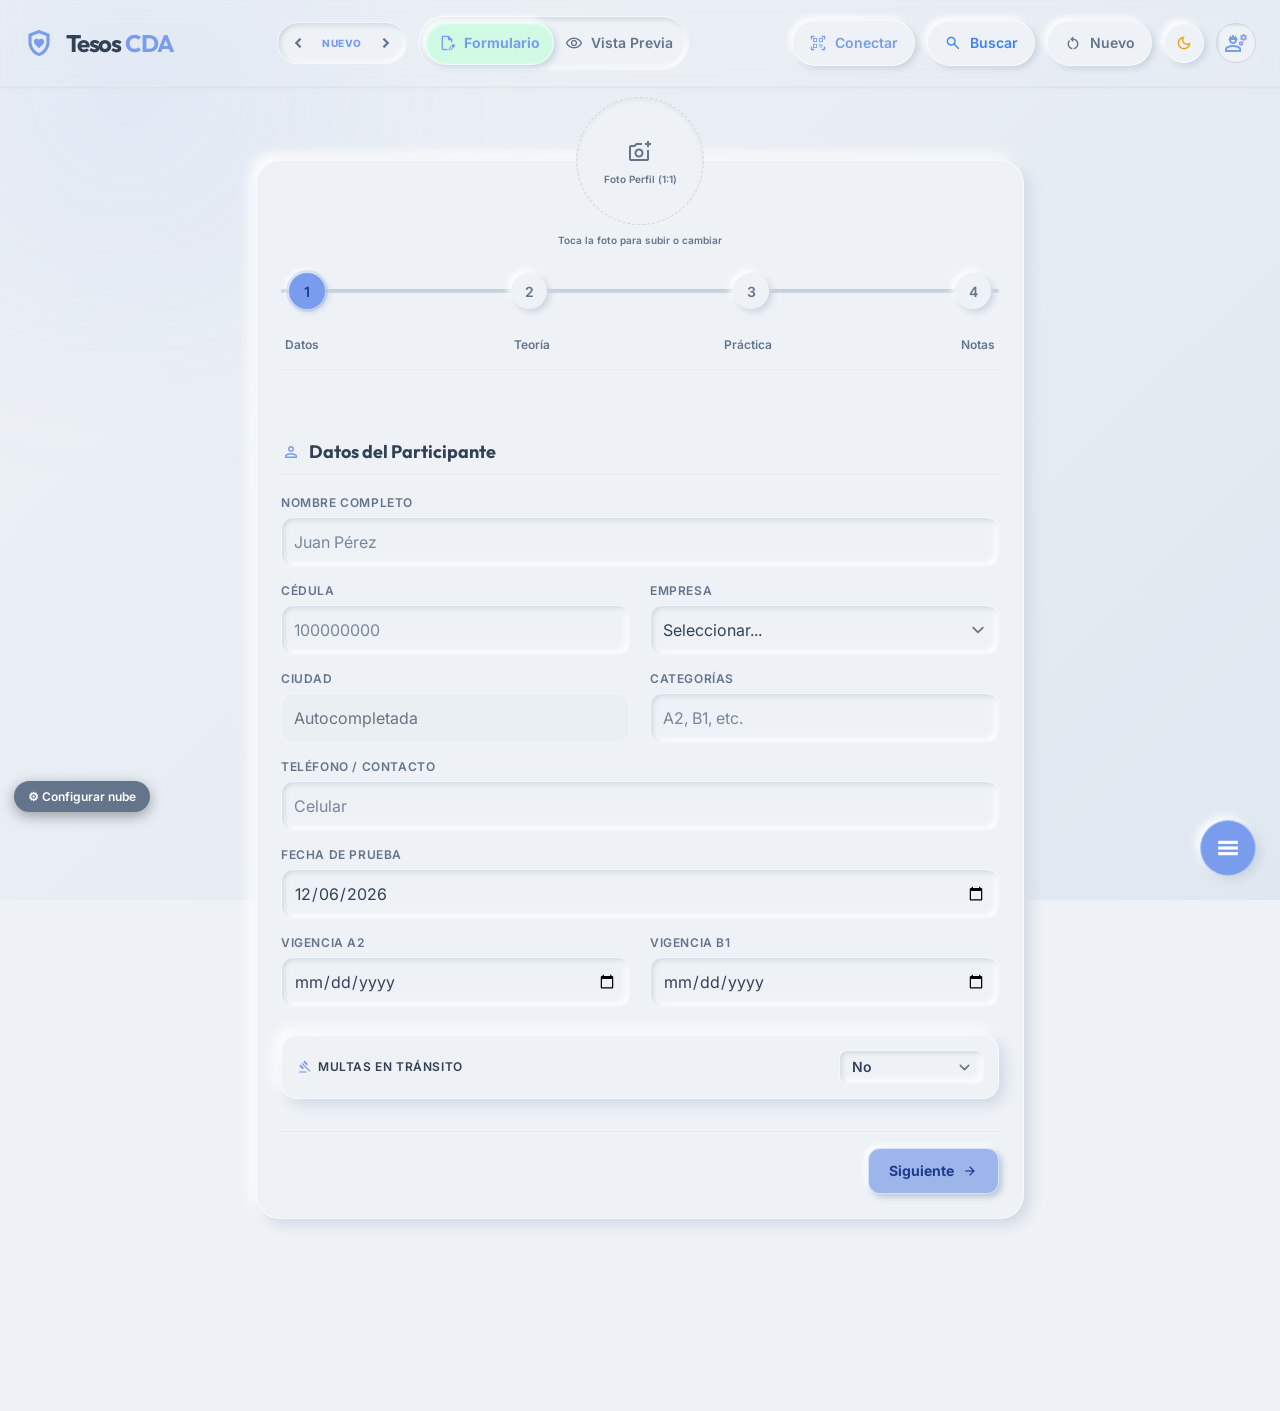
==== index.html @ e2b665bc "Informe con el estilo del PDF de referencia (SW v6) Rehace la maqueta de la vista previa para reprod" ====
<!DOCTYPE html>
<html lang="es">
<head>
    <meta charset="UTF-8">
    <meta content="width=device-width, initial-scale=1.0" name="viewport">
    <title>Tesos CDA - Registro de Evaluaciones de Conducción</title>
    
    <!-- Google Fonts -->
    <link href="https://fonts.googleapis.com" rel="preconnect">
    <link crossorigin href="https://fonts.gstatic.com" rel="preconnect">
    <link href="https://fonts.googleapis.com/css2?family=Inter:wght@400;500;600;700&family=Outfit:wght@600;700;800&display=swap" rel="stylesheet">
    <link href="https://fonts.googleapis.com/css2?family=Material+Symbols+Outlined:wght,FILL@100..700,0..1&display=swap" rel="stylesheet">
    
    <!-- Tailwind CSS with Forms and Container Queries -->
    <script src="tailwind.js"></script>
    <!-- ===== PWA + arquitectura local-first (capa de integración) ===== -->
    <link rel="manifest" href="manifest.json">
    <meta name="theme-color" content="#131415">
    <link rel="icon" href="icons/icon-192.png">
    <link rel="apple-touch-icon" href="icons/icon-192.png">
    <script src="js/esquema-default.js"></script>
    <script src="js/aprobacion.js"></script>
    <script src="js/db.js"></script>
    <script src="js/api.js"></script>
    <script src="js/sync.js"></script>
    <!-- ================================================================ -->
    <script>
        tailwind.config = {
            darkMode: "class",
            theme: {
                extend: {
                    colors: {
                        "primary": "var(--primary)",
                        "primary-hover": "var(--primary-hover)",
                        "secondary": "var(--secondary)",
                        "surface-container": "var(--panel-bg)",
                        "surface-container-high": "var(--input-bg)",
                        "on-surface": "var(--on-surface)",
                        "on-surface-variant": "var(--on-surface-variant)",
                        "outline-variant": "var(--outline-variant)",
                        "background": "var(--bg-app)",
                    },
                    fontFamily: {
                        display: ["Outfit", "sans-serif"],
                        body: ["Inter", "sans-serif"]
                    }
                }
            }
        }
    </script>
    
    <style>
        /* CSS variables for light & dark neomorphic theme systems */
        :root {
            --primary: #799ced;
            --primary-hover: #8aa4d6;
            --primary-container: #d1fae5;
            --secondary: #3b82f6;
            --bg-app: #eef2f6;
            --bg-gradient: linear-gradient(135deg, #eef2f6 0%, #dfe7f0 100%);
            --panel-bg: #eef2f6;
            --panel-border: rgba(255, 255, 255, 0.6);
            --panel-shadow: 6px 6px 14px #d1d9e6, -6px -6px 14px #ffffff;
            --panel-shadow-hover: 10px 10px 20px #cbd5e1, -10px -10px 20px #ffffff;
            --panel-shadow-dark: #cbd5e1;
            --panel-shadow-light: #ffffff;
            --input-bg: #eef2f6;
            --input-border: rgba(255, 255, 255, 0.4);
            --input-shadow: inset 2px 2px 5px #d1d9e6, inset -3px -3px 6px #ffffff;
            --input-focus-shadow: inset 1px 1px 3px #cbd5e1, inset -1px -1px 3px #ffffff, 0 0 0 2px rgba(121, 156, 237, 0.4);
            --on-surface: #334155;
            --on-surface-variant: #64748b;
            --outline-variant: #cbd5e1;
            --text-primary: #1e3a8a;
            --btn-primary-bg: #9cb5eb;
            --btn-primary-hover: #8aa4d6;
            --btn-primary-shadow: 3px 3px 6px #b8c5d6, -3px -3px 6px #ffffff;
            --btn-primary-active-shadow: inset 2px 2px 4px #7892c4, inset -2px -2px 4px #ffffff;
        }

        :root.dark {
            --primary: #f5ab1a; /* Gold/yellow accent from image */
            --primary-hover: #e09710;
            --primary-container: #2d2619;
            --secondary: #fbc02d;
            --bg-app: #131415; /* Very dark charcoal/black from image */
            --bg-gradient: linear-gradient(135deg, #131415 0%, #1e2022 100%);
            --panel-bg: #1d1e20; /* Dark gray cards from image */
            --panel-border: rgba(255, 255, 255, 0.05);
            --panel-shadow: 6px 6px 14px #0b0c0c, -6px -6px 14px #2f3134; /* Light highlight is charcoal, dark shadow is pitch black */
            --panel-shadow-hover: 10px 10px 20px #060606, -10px -10px 20px #373a3d;
            --panel-shadow-dark: #0b0c0c;
            --panel-shadow-light: #2f3134;
            --input-bg: #151618;
            --input-border: rgba(255, 255, 255, 0.02);
            --input-shadow: inset 2px 2px 5px #0b0c0c, inset -2px -2px 5px #2f3134;
            --input-focus-shadow: inset 1px 1px 3px #060606, inset -1px -1px 3px #2f3134, 0 0 0 2px rgba(245, 171, 26, 0.4);
            --on-surface: #e2e8f0;
            --on-surface-variant: #94a3b8;
            --outline-variant: #2d3034;
            --text-primary: #121313;
            --btn-primary-bg: #f5ab1a;
            --btn-primary-hover: #e09710;
            --btn-primary-shadow: 3px 3px 6px #0b0c0c, -3px -3px 6px #2f3134;
            --btn-primary-active-shadow: inset 2px 2px 4px #b87b0a, inset -2px -2px 4px #2f3134;
        }

        /* Hide scrollbars on ALL elements */
        *::-webkit-scrollbar {
            display: none;
        }
        * {
            scrollbar-width: none;
            box-sizing: border-box;
        }
        
        body {
            background-color: var(--bg-app);
            color: var(--on-surface);
            font-family: 'Inter', sans-serif;
            overflow-x: hidden !important;
        }

        /* Smooth transitions for theme switching on main elements */
        body, header, .neomorphic-panel, .input-glass, .neomorphic-btn, .neomorphic-btn-primary, .wizard-step-node, .wizard-progress-fill, .tab-btn-active, .tab-btn-inactive, .neomorphic-inset-panel {
            transition: background-color 0.4s cubic-bezier(0.25, 0.8, 0.25, 1), 
                        border-color 0.4s cubic-bezier(0.25, 0.8, 0.25, 1), 
                        color 0.4s cubic-bezier(0.25, 0.8, 0.25, 1), 
                        box-shadow 0.4s cubic-bezier(0.25, 0.8, 0.25, 1);
        }

        /* Abstract Premium Light Gradient Background */
        .bg-light-gradient {
            position: fixed;
            top: 0;
            left: 0;
            width: 100%;
            height: 100%;
            z-index: -1;
            background: var(--bg-gradient);
            transition: background 0.3s ease;
        }
        
        .bg-light-gradient::after {
            content: '';
            position: absolute;
            top: -20%;
            left: -20%;
            width: 60%;
            height: 60%;
            background: radial-gradient(circle, rgba(121, 156, 237, 0.12) 0%, transparent 70%);
            filter: blur(80px);
        }

        /* Neomorphic Outset Panels */
        .neomorphic-panel {
            background-color: var(--panel-bg);
            border: 1px solid var(--panel-border);
            box-shadow: var(--panel-shadow);
            transition: all 0.3s cubic-bezier(0.4, 0, 0.2, 1);
        }
        
        .neomorphic-panel:hover {
            box-shadow: var(--panel-shadow-hover);
        }

        /* Form Inputs (Inset) */
        .input-glass {
            background-color: var(--input-bg) !important;
            border: 1px solid var(--input-border) !important;
            box-shadow: var(--input-shadow) !important;
            color: var(--on-surface) !important;
            transition: all 0.3s ease;
        }
        
        .input-glass:focus {
            box-shadow: var(--input-focus-shadow) !important;
            border-color: rgba(121, 156, 237, 0.3) !important;
            outline: none;
        }
        
        .dark .input-glass:focus {
            border-color: rgba(245, 171, 26, 0.3) !important;
        }
        
        .input-glass::placeholder {
            color: #64748b !important;
            opacity: 0.85 !important;
        }
        
        .dark .input-glass::placeholder {
            color: #cbd5e1 !important;
            opacity: 0.75 !important;
        }

        /* Floating profile avatar on top boundary of card */
        #media-step-1 {
            position: absolute;
            top: -64px;
            left: 50%;
            transform: translateX(-50%);
            z-index: 40;
            transition: opacity 0.15s ease, filter 0.15s ease;
        }

        /* Maneuver Card and touch buttons design system */
        .maneuver-card {
            background-color: var(--panel-bg);
            border: 1px solid var(--panel-border);
            box-shadow: var(--panel-shadow);
            transition: background-color 0.4s cubic-bezier(0.25, 0.8, 0.25, 1),
                        border-color 0.4s cubic-bezier(0.25, 0.8, 0.25, 1),
                        box-shadow 0.4s cubic-bezier(0.25, 0.8, 0.25, 1);
        }
        .maneuver-card:hover {
            box-shadow: var(--panel-shadow-hover);
        }
        
        .maneuver-card-title {
            color: var(--on-surface);
            font-weight: 600;
            font-size: 0.75rem; /* text-xs */
            line-height: 1.25;
            transition: color 0.4s ease;
        }
        .dark .maneuver-card-title {
            color: #ffffff;
        }

        /* Maneuver Card states and background overlays */
        .maneuver-card.is-approved {
            background-color: rgba(46, 204, 113, 0.06) !important;
            border-color: rgba(46, 204, 113, 0.2) !important;
        }
        .dark .maneuver-card.is-approved {
            background-color: rgba(46, 204, 113, 0.12) !important;
            border-color: rgba(46, 204, 113, 0.3) !important;
        }
        
        .maneuver-card.is-failed {
            background-color: rgba(231, 76, 60, 0.06) !important;
            border-color: rgba(231, 76, 60, 0.2) !important;
        }
        .dark .maneuver-card.is-failed {
            background-color: rgba(231, 76, 60, 0.12) !important;
            border-color: rgba(231, 76, 60, 0.3) !important;
        }

        /* Large Touch Target Buttons (WCAG 48px compliance) */
        .maneuver-btn {
            width: 3rem !important; /* 48px */
            height: 3rem !important; /* 48px */
            border-radius: 9999px;
            display: flex;
            align-items: center;
            justify-content: center;
            transition: transform 0.4s cubic-bezier(0.25, 0.8, 0.25, 1),
                        opacity 0.4s cubic-bezier(0.25, 0.8, 0.25, 1),
                        background-color 0.4s cubic-bezier(0.25, 0.8, 0.25, 1),
                        border-color 0.4s cubic-bezier(0.25, 0.8, 0.25, 1),
                        box-shadow 0.4s cubic-bezier(0.25, 0.8, 0.25, 1);
        }

        /* Approved state details */
        .maneuver-card.is-approved .btn-approve {
            transform: scale(1.15);
            opacity: 1;
            background-color: #d1e7dd !important;
            color: #0f5132 !important;
            border-color: #a3cfbb !important;
            box-shadow: inset 1px 1px 3px rgba(15,81,50,0.15), 2px 2px 4px var(--panel-shadow-dark);
        }
        .dark .maneuver-card.is-approved .btn-approve {
            background-color: #113c23 !important;
            color: #4edea3 !important;
            border-color: #2e7d32 !important;
        }
        .maneuver-card.is-approved .btn-fail {
            opacity: 0.2;
        }

        /* Failed state details */
        .maneuver-card.is-failed .btn-fail {
            transform: scale(1.15);
            opacity: 1;
            background-color: #f8d7da !important;
            color: #842029 !important;
            border-color: #f5c2c7 !important;
            box-shadow: inset 1px 1px 3px rgba(132,32,41,0.15), 2px 2px 4px var(--panel-shadow-dark);
        }
        .dark .maneuver-card.is-failed .btn-fail {
            background-color: #661c24 !important;
            color: #ea868f !important;
            border-color: #b71c1c !important;
        }
        .maneuver-card.is-failed .btn-approve {
            opacity: 0.2;
        }

        /* Neomorphic Inset Panel */
        .neomorphic-inset-panel {
            background-color: var(--input-bg);
            border: 1px solid var(--input-border);
            box-shadow: var(--input-shadow);
        }

        /* Utility border class to prevent Tailwind fallback issues */
        .border-panel-border {
            border-color: var(--panel-border) !important;
        }

        /* Neomorphic Outset Card (protruding 3D shape) */
        .neomorphic-card-outset {
            background-color: var(--panel-bg);
            border: 1px solid var(--panel-border);
            box-shadow: var(--panel-shadow);
            transition: background-color 0.3s cubic-bezier(0.25, 0.8, 0.25, 1),
                        border-color 0.3s cubic-bezier(0.25, 0.8, 0.25, 1),
                        box-shadow 0.3s cubic-bezier(0.25, 0.8, 0.25, 1);
        }
        .neomorphic-card-outset:hover {
            box-shadow: var(--panel-shadow-hover);
        }

        /* Dark mode overrides: remove borders to let neomorphic shadow do the 3D work */
        .dark .neomorphic-card-outset,
        .dark .maneuver-card,
        .dark .neomorphic-inset-panel,
        .dark .neomorphic-panel,
        .dark #floating-menu {
            border-color: transparent !important;
        }

        /* Neomorphic Floating Action Button Custom Style */
        #fab-menu-btn {
            box-shadow: 4px 4px 10px var(--panel-shadow-dark), -4px -4px 10px var(--panel-shadow-light) !important;
            border: 1px solid rgba(255, 255, 255, 0.4) !important;
        }
        .dark #fab-menu-btn {
            border-color: transparent !important;
            box-shadow: 4px 4px 10px var(--panel-shadow-dark), -4px -4px 10px var(--panel-shadow-light) !important;
        }

        /* Remove blue tap highlight on mobile browsers */
        button, a, .neomorphic-switch-track, .view-switcher-container button {
            -webkit-tap-highlight-color: transparent;
        }

        /* Neomorphic Chip (Normal and Active States) */
        .neomorphic-chip {
            background-color: var(--panel-bg);
            color: var(--on-surface-variant);
            border: 1px solid var(--panel-border);
            box-shadow: 3px 3px 6px var(--panel-shadow-dark), -3px -3px 6px var(--panel-shadow-light);
            transition: all 0.3s cubic-bezier(0.25, 0.8, 0.25, 1);
        }
        .neomorphic-chip:hover {
            color: var(--on-surface);
            box-shadow: 4px 4px 8px var(--panel-shadow-dark), -4px -4px 8px var(--panel-shadow-light);
            transform: translateY(-1px);
        }
        .neomorphic-chip:active {
            transform: translateY(0);
        }
        
        /* Active Inset state */
        .neomorphic-chip.is-active {
            background-color: var(--panel-bg) !important;
            box-shadow: inset 2px 2px 5px var(--panel-shadow-dark), inset -2px -2px 5px var(--panel-shadow-light) !important;
            border-color: var(--outline-variant) !important;
        }

        /* Accent Colors on active chips */
        #btn-chip-obs-1.is-active, #btn-chip-concl-1.is-active {
            color: #10b981 !important; /* Green active */
        }
        #btn-chip-obs-2.is-active, #btn-chip-concl-2.is-active {
            color: #f59e0b !important; /* Orange active */
        }
        
        select.input-glass option {
            background-color: var(--panel-bg);
            color: var(--on-surface);
        }

        /* Custom Range Slider */
        input[type=range] {
            -webkit-appearance: none;
            width: 100%;
            background: transparent;
        }
        
        input[type=range]::-webkit-slider-thumb {
            -webkit-appearance: none;
            height: 18px;
            width: 18px;
            border-radius: 50%;
            background: var(--primary);
            cursor: pointer;
            margin-top: -6px;
            box-shadow: 2px 2px 5px var(--panel-shadow-dark), -2px -2px 5px var(--panel-shadow-light);
            border: 2px solid var(--panel-bg);
            transition: transform 0.1s ease, background-color 0.3s ease;
        }

        input[type=range]::-webkit-slider-thumb:active {
            transform: scale(1.2);
        }
        
        input[type=range]::-webkit-slider-runnable-track {
            width: 100%;
            height: 6px;
            cursor: pointer;
            background: var(--bg-app);
            box-shadow: inset 1px 1px 3px var(--panel-shadow-dark), inset -1px -1px 3px var(--panel-shadow-light);
            border-radius: 9999px;
            transition: background-color 0.3s ease;
        }

        /* Tab Switching */
        .tab-btn-active {
            background-color: var(--primary-container) !important;
            color: var(--primary) !important;
            box-shadow: inset 1px 1px 3px var(--panel-shadow-light), 3px 3px 6px var(--panel-shadow-dark), -3px -3px 6px var(--panel-shadow-light) !important;
            border-color: var(--panel-border) !important;
        }
        
        .dark .tab-btn-active {
            color: var(--primary) !important;
        }

        .tab-btn-inactive {
            color: var(--on-surface-variant);
            border-color: transparent;
        }
        .tab-btn-inactive:hover {
            background-color: rgba(121, 156, 237, 0.08);
            color: var(--on-surface);
        }
        
        .dark .tab-btn-inactive:hover {
            background-color: rgba(245, 171, 26, 0.08);
        }

        /* Section Heading Divider */
        .heading-divider {
            position: relative;
            padding-bottom: 0.5rem;
            margin-bottom: 1.5rem;
        }
        .heading-divider::after {
            content: '';
            position: absolute;
            bottom: 0;
            left: 0;
            width: 32px;
            height: 2.5px;
            background-color: var(--primary);
            border-radius: 2px;
            box-shadow: 0 0 8px rgba(121, 156, 237, 0.4);
            transition: background-color 0.3s ease;
        }
        
        .dark .heading-divider::after {
            box-shadow: 0 0 8px rgba(245, 171, 26, 0.4);
        }
        
        .heading-divider-blue::after {
            background-color: var(--secondary);
            box-shadow: 0 0 8px rgba(59, 130, 246, 0.4);
        }

        /* Preview Sheets Simulation */
        .preview-wrapper {
            width: 100%;
            overflow-x: auto;
            padding: 10px;
            display: flex;
            justify-content: center;
        }
        
        .preview-page {
            width: 800px;
            min-width: 800px;
            min-height: 1128px; /* A4 Ratio */
            background-color: #ffffff;
            color: #1e293b;
            box-shadow: 8px 8px 24px rgba(163, 177, 198, 0.4), -8px -8px 24px #ffffff;
            border: 1px solid #e2e8f0;
            /* Márgenes medidos en el PDF de referencia: ~23mm arriba, ~9mm a los lados */
            padding: 88px 34px 50px;
            position: relative;
            flex-shrink: 0;
        }
        
        .dark .preview-page {
            box-shadow: 8px 8px 24px rgba(0, 0, 0, 0.5), -8px -8px 24px rgba(255, 255, 255, 0.02);
        }

        /* Focus highlight */
        *:focus-visible {
            outline: none !important;
        }
        
        /* Smooth grid columns transition on PC using flexbox layout shift */
        @media (min-width: 1024px) {
            .grid-split-container {
                display: flex !important;
                flex-direction: row !important;
                align-items: start !important;
                gap: 0 !important;
                width: 100% !important;
                transition: gap 0.5s cubic-bezier(0.25, 0.8, 0.25, 1);
            }
            .grid-split-container.split-active {
                gap: 2rem !important;
            }
            
            #form-container {
                width: 100% !important;
                max-width: 48rem !important; /* centered by default, matching user preference */
                margin-left: auto !important;
                margin-right: auto !important;
                flex-shrink: 0 !important;
                transition: width 0.5s cubic-bezier(0.25, 0.8, 0.25, 1), 
                            max-width 0.5s cubic-bezier(0.25, 0.8, 0.25, 1), 
                            margin 0.5s cubic-bezier(0.25, 0.8, 0.25, 1);
            }
            
            .grid-split-container.split-active #form-container {
                width: 42% !important;
                max-width: 42% !important;
                margin-left: 0 !important;
                margin-right: 0 !important;
            }
            
            #preview-container {
                width: 0 !important;
                max-width: 0 !important;
                opacity: 0 !important;
                overflow: hidden !important;
                visibility: hidden !important;
                pointer-events: none !important;
                flex-shrink: 0 !important;
                transition: width 0.5s cubic-bezier(0.25, 0.8, 0.25, 1), 
                            max-width 0.5s cubic-bezier(0.25, 0.8, 0.25, 1), 
                            opacity 0.4s ease, 
                            visibility 0.4s ease;
            }
            
            .grid-split-container.split-active #preview-container {
                width: 58% !important;
                max-width: 58% !important;
                opacity: 1 !important;
                visibility: visible !important;
                pointer-events: auto !important;
                
                /* Restore sticky scroll container logic for PDF navigation */
                position: sticky !important;
                top: 96px !important;
                max-height: calc(100vh - 140px) !important;
                overflow-y: auto !important;
                padding-bottom: 20px !important;
            }
        }

        /* View Switcher sliding pill */
        .view-switcher-container {
            position: relative;
            display: flex;
            align-items: center;
        }
        
        .view-switcher-pill {
            position: absolute;
            top: 4px;
            bottom: 4px;
            left: 4px;
            width: 110px;
            background-color: var(--primary-container);
            box-shadow: inset 1px 1px 3px var(--panel-shadow-light), 3px 3px 6px var(--panel-shadow-dark), -3px -3px 6px var(--panel-shadow-light);
            border: 1px solid var(--panel-border);
            border-radius: 9999px;
            transition: transform 0.35s cubic-bezier(0.25, 0.8, 0.25, 1);
            z-index: 1;
        }
        
        @media (min-width: 640px) {
            .view-switcher-pill {
                width: 130px;
            }
        }

        /* Wizard styles */
        .wizard-step {
            transition: opacity 0.25s ease-in-out;
        }
        
        .wizard-step-node {
            width: 36px;
            height: 36px;
            border-radius: 50%;
            display: flex;
            align-items: center;
            justify-content: center;
            font-weight: 600;
            font-size: 14px;
            background: var(--panel-bg);
            box-shadow: 3px 3px 6px var(--panel-shadow-dark), -3px -3px 6px var(--panel-shadow-light);
            color: var(--on-surface-variant);
            transition: all 0.3s ease;
            position: relative;
            z-index: 10;
        }
        
        .wizard-step-node.active {
            background: var(--primary);
            color: var(--text-primary);
            box-shadow: 0 0 0 3px rgba(121, 156, 237, 0.25), 3px 3px 6px var(--panel-shadow-dark), -3px -3px 6px var(--panel-shadow-light);
        }
        
        .dark .wizard-step-node.active {
            box-shadow: 0 0 0 3px rgba(245, 171, 26, 0.25), 3px 3px 6px var(--panel-shadow-dark), -3px -3px 6px var(--panel-shadow-light);
        }
        
        .wizard-step-node.completed {
            background: #e2f5ec;
            color: #0f5132;
            box-shadow: inset 1px 1px 3px rgba(255,255,255,0.6), 3px 3px 6px var(--panel-shadow-dark), -3px -3px 6px var(--panel-shadow-light);
        }
        
        .dark .wizard-step-node.completed {
            background: #113c23;
            color: #4edea3;
            box-shadow: inset 1px 1px 3px rgba(0,0,0,0.5), 3px 3px 6px var(--panel-shadow-dark), -3px -3px 6px var(--panel-shadow-light);
        }
        
        .wizard-progress-bar {
            height: 4px;
            background: var(--outline-variant);
            box-shadow: inset 1px 1px 2px rgba(0,0,0,0.05);
            border-radius: 2px;
            position: absolute;
            top: 50%;
            transform: translateY(-50%);
            left: 0;
            right: 0;
            z-index: 1;
        }
        
        .wizard-progress-fill {
            height: 100%;
            background: var(--primary);
            border-radius: 2px;
            transition: width 0.3s ease;
            width: 0%;
        }

        /* Neomorphic Buttons */
        .neomorphic-btn {
            background-color: var(--panel-bg);
            color: var(--on-surface-variant);
            border: 1px solid var(--panel-border);
            box-shadow: 3px 3px 6px var(--panel-shadow-dark), -3px -3px 6px var(--panel-shadow-light);
            transition: all 0.2s ease;
        }
        
        .neomorphic-btn:hover {
            color: var(--on-surface);
            box-shadow: 4px 4px 8px var(--panel-shadow-dark), -4px -4px 8px var(--panel-shadow-light);
            transform: translateY(-1px);
        }
        
        .neomorphic-btn:active {
            box-shadow: inset 2px 2px 4px var(--panel-shadow-dark), inset -2px -2px 4px var(--panel-shadow-light);
            transform: translateY(0);
        }
        
        .neomorphic-btn-primary {
            background-color: var(--btn-primary-bg);
            color: var(--text-primary);
            border: 1px solid var(--panel-border);
            box-shadow: var(--btn-primary-shadow);
            font-weight: 700;
        }
        
        .neomorphic-btn-primary:hover {
            background-color: var(--primary-hover);
            color: var(--text-primary);
            box-shadow: var(--btn-primary-shadow);
        }
        
        .neomorphic-btn-primary:active {
            box-shadow: var(--btn-primary-active-shadow);
        }

        /* Custom Switch */
        .neomorphic-switch-track {
            background: var(--panel-bg);
            box-shadow: inset 2px 2px 5px var(--panel-shadow-dark), inset -2px -2px 5px var(--panel-shadow-light);
            border-radius: 100px;
            width: 52px;
            height: 28px;
            position: relative;
            cursor: pointer;
        }
        .neomorphic-switch-thumb {
            width: 22px;
            height: 22px;
            background: var(--panel-bg);
            box-shadow: 2px 2px 5px var(--panel-shadow-dark), -2px -2px 5px var(--panel-shadow-light);
            border-radius: 50%;
            position: absolute;
            top: 3px;
            left: 3px;
            transition: all 0.25s cubic-bezier(0.4, 0, 0.2, 1);
            display: flex;
            align-items: center;
            justify-content: center;
            color: #eab308;
            font-size: 14px;
        }

        /* Responsive Layouts */
        @media (max-width: 1023px) {
            main {
                margin-top: 8.5rem !important;
            }
            .preview-page {
                transform: scale(0.9);
                transform-origin: top center;
            }
        }
        
        @media (min-width: 1024px) {
            main {
                max-width: 1440px;
            }
            #preview-container {
                position: sticky;
                top: 88px;
                max-height: calc(100vh - 120px);
                overflow-y: auto;
                padding-bottom: 20px;
            }
        }


        /* ==========================================================================
           INFORME — estilo fiel al PDF de referencia (CDA JOSE DAVID BURBANO ANDRADE)
           Paleta muestreada pixel a pixel del PDF final que Mario entrega al cliente.
           Sin el logo del cliente, por decisión suya.

           OJO: varios elementos reciben su className desde JS (updatePreviewData,
           renderPreviewManeuverCard, adjustPrevBarColor). Por eso aquí se estiliza
           por ID + la clase de Tailwind que el JS usa como señal de estado
           (bg-green-600 = aprobado, bg-red-600 = reprobado, etc.) con !important.
           Así el estilo sobrevive a cada repintado sin tocar una línea de lógica.
           ========================================================================== */
        .preview-page {
            --inf-navy: #0D2841;        /* rieles y título del encabezado */
            --inf-navy-card: #1F3A72;   /* cabecera de tarjetas y Prueba Teórica */
            --inf-navy-deep: #0A3040;   /* cabecera Conclusiones / Observaciones */
            --inf-azul: #163D63;        /* nombre y títulos de sección */
            --inf-azul-pill: #074699;   /* pastillas de datos */
            --inf-verde: #00AF50;       /* APROBADO */
            --inf-verde-barra: #4EA72D; /* barras de la prueba teórica */
            --inf-verde-badge: #7CC57C;
            --inf-rojo: #C62828;
            --inf-panel: #F1F2F1;       /* fondo de paneles */
            --inf-panel-2: #F2F2F2;
            --inf-borde: #D8D9D8;
            --inf-tenue: #828282;
            --inf-sombra: 0 2px 10px rgba(13, 40, 65, 0.10), 0 1px 3px rgba(13, 40, 65, 0.06);
        }

        /* --- Encabezado con rieles --- */
        .inf-cab { display: flex; align-items: center; gap: 10px; margin-bottom: 20px; }
        .inf-riel { flex: 1; height: 3px; background: var(--inf-navy); border-radius: 2px; }
        .inf-cab-titulo {
            font-weight: 800; font-size: 12.5px; line-height: 1.25; text-align: center;
            color: var(--inf-navy); text-transform: uppercase; letter-spacing: -0.01em;
            max-width: 500px;
        }
        .inf-folio { font-size: 15px; font-weight: 700; color: #4b5563; min-width: 34px; text-align: right; }
        .inf-oculto { display: none !important; }

        /* --- Paneles con profundidad (el relieve del Excel) --- */
        .inf-panel {
            background: var(--inf-panel); border-radius: 16px;
            box-shadow: var(--inf-sombra); margin-bottom: 16px;
        }

        /* --- Panel del participante --- */
        .inf-participante { padding: 16px 22px 20px; }
        .inf-fecha {
            display: flex; align-items: center; justify-content: flex-end; gap: 7px;
            font-size: 11px; color: #374151; font-weight: 500; margin-bottom: 6px;
        }
        .inf-fecha .material-symbols-outlined { font-size: 17px; color: #6b7280; }
        .inf-part-fila { display: flex; align-items: center; gap: 24px; }
        .inf-foto {
            width: 132px; height: 132px; border-radius: 50%; overflow: hidden; flex-shrink: 0;
            background: #dfe3e6; display: flex; align-items: center; justify-content: center;
            color: #9aa3ab; box-shadow: inset 0 0 0 1px rgba(0,0,0,.05);
        }
        .inf-foto img { width: 100%; height: 100%; object-fit: cover; }
        .inf-part-datos { flex: 1; min-width: 0; }
        .inf-nombre {
            font-size: 25px; font-weight: 800; color: var(--inf-azul);
            line-height: 1.1; letter-spacing: -0.02em; text-transform: uppercase;
        }
        .inf-cedula-fila { display: flex; align-items: center; gap: 10px; margin-top: 7px; }
        .inf-cedula-fila .material-symbols-outlined { font-size: 20px; color: #4b5563; }
        .inf-cedula-fila span:last-child { font-size: 13px; color: #1f2937; font-weight: 500; }
        .inf-sep { height: 2px; background: #344B5F; border: 0; margin: 9px 0 13px; border-radius: 1px; }
        .inf-campos { display: grid; grid-template-columns: 1fr 1fr; gap: 13px 20px; }
        .inf-campo { display: flex; align-items: center; gap: 11px; font-size: 12.5px; color: #1f2937; }
        .inf-campo .material-symbols-outlined { font-size: 21px; color: #374151; flex-shrink: 0; }

        /* --- Panel de licencias / multas / vigencia / resultado --- */
        .inf-resumen { padding: 16px 20px; display: flex; align-items: center; gap: 14px; }
        .inf-res-bloque { display: flex; flex-direction: column; gap: 9px; }
        .inf-res-bloque.inf-centrado { flex: 1; align-items: center; text-align: center; }
        .inf-lic-fila { display: flex; align-items: center; gap: 9px; }
        .inf-chip {
            display: inline-flex; align-items: center; gap: 6px;
            background: var(--inf-panel); border: 1px solid var(--inf-borde);
            border-radius: 7px; padding: 3px 11px; font-size: 10px; font-weight: 800;
            color: var(--inf-navy-card); text-transform: uppercase; letter-spacing: .03em;
            box-shadow: 0 1px 3px rgba(13,40,65,.10);
        }
        .inf-chip .material-symbols-outlined { font-size: 15px; }
        .inf-lic-fecha { font-size: 11.5px; color: #1f2937; font-weight: 500; }
        .inf-res-tit {
            font-size: 13px; font-weight: 800; color: var(--inf-navy);
            text-transform: uppercase; letter-spacing: .01em;
        }
        /* Pastilla azul (vigencia). Solo textContent desde JS: se estiliza directo. */
        #prev-vigencia, .inf-pill-azul {
            display: inline-block; background: var(--inf-azul-pill); color: #fff;
            border-radius: 6px; padding: 4px 20px; font-size: 11px; font-weight: 600;
            box-shadow: 0 1px 3px rgba(7,70,153,.30);
        }
        /* Multas: el JS reescribe className -> se engancha en su clase de estado */
        #prev-multas-val {
            display: inline-block !important; border-radius: 6px !important;
            padding: 4px 20px !important; font-size: 11px !important; font-weight: 600 !important;
            box-shadow: 0 1px 3px rgba(7,70,153,.30);
        }
        #prev-multas-val.bg-blue-100 { background: var(--inf-azul-pill) !important; color: #fff !important; }
        #prev-multas-val.bg-red-100  { background: var(--inf-rojo) !important; color: #fff !important; }
        /* Resultado general */
        #prev-res-general {
            display: inline-block !important; border-radius: 8px !important;
            padding: 9px 30px !important; font-size: 13px !important; font-weight: 800 !important;
            letter-spacing: .04em !important; color: #fff !important;
            box-shadow: 0 2px 6px rgba(0,0,0,.18) !important;
        }
        #prev-res-general.bg-green-600 { background: var(--inf-verde) !important; }
        #prev-res-general.bg-red-600   { background: var(--inf-rojo) !important; }

        /* --- Tarjetas de vehículos --- */
        .inf-tarjetas { display: grid; grid-template-columns: repeat(4, 1fr); gap: 17px; margin-bottom: 18px; }
        .inf-tarjeta {
            background: #fff; border-radius: 12px; overflow: hidden;
            box-shadow: var(--inf-sombra); display: flex; flex-direction: column;
        }
        .inf-tarjeta-cab {
            background: var(--inf-navy-card); color: #fff; padding: 8px 11px;
            display: flex; justify-content: space-between; align-items: center;
        }
        .inf-tarjeta-cab span:first-child {
            font-size: 12px; font-weight: 800; text-transform: uppercase; letter-spacing: .02em;
        }
        .inf-tarjeta-cab .material-symbols-outlined { font-size: 18px; }
        .inf-lista { padding: 10px 11px 8px; flex: 1; display: flex; flex-direction: column; gap: 5px; }
        .inf-lista li { font-size: 9.5px; color: #374151; gap: 6px; }
        /* Cono de tránsito dibujado en CSS (sin depender de una fuente de íconos) */
        .inf-lista li > span:first-child { display: flex; align-items: center; gap: 6px; }
        .inf-lista li > span:first-child::before {
            content: ''; flex-shrink: 0;
            width: 0; height: 0; border-left: 3.5px solid transparent;
            border-right: 3.5px solid transparent; border-bottom: 8px solid #4b5563;
        }
        .inf-lista li > span:last-child { font-size: 10px; line-height: 1; }
        .inf-tarjeta-pie { background: #fff; padding: 0 11px 10px; }
        .inf-tarjeta-lbl {
            font-size: 7.5px; font-weight: 700; color: var(--inf-tenue);
            text-transform: uppercase; letter-spacing: .05em; margin-bottom: 2px;
        }
        #prev-res-carro, #prev-res-motocarro, #prev-res-cuatrimoto, #prev-res-moto {
            background: transparent !important; border: 0 !important; padding: 0 !important;
            text-align: left !important; font-size: 12px !important; font-weight: 800 !important;
            letter-spacing: .02em !important;
        }
        #prev-res-carro.text-green-600, #prev-res-motocarro.text-green-600,
        #prev-res-cuatrimoto.text-green-600, #prev-res-moto.text-green-600 { color: var(--inf-verde) !important; }
        #prev-res-carro.text-red-600, #prev-res-motocarro.text-red-600,
        #prev-res-cuatrimoto.text-red-600, #prev-res-moto.text-red-600 { color: var(--inf-rojo) !important; }

        /* --- Bloques con cabecera oscura (Conclusiones / Observaciones / Teórica) --- */
        .inf-bloque { border-radius: 14px; overflow: hidden; box-shadow: var(--inf-sombra); margin-bottom: 16px; }
        .inf-bloque-cab {
            color: #fff; padding: 11px 20px; font-size: 12.5px; font-weight: 800;
            text-transform: uppercase; letter-spacing: .04em;
        }
        .inf-bloque-cab.inf-deep { background: var(--inf-navy-deep); }
        .inf-bloque-cab.inf-card { background: var(--inf-navy-card); }
        .inf-bloque-cuerpo { background: var(--inf-panel); padding: 18px 22px; font-size: 12px; color: #1f2937; line-height: 1.65; }

        /* --- Firmas --- */
        .inf-firmas { display: flex; gap: 40px; padding: 34px 8px 0; }
        .inf-firma { flex: 1; }
        .inf-firma-linea { height: 40px; border-bottom: 1.5px solid #4b5563; margin-bottom: 6px; }
        .inf-firma-nombre { font-size: 11.5px; font-weight: 800; color: #111827; text-transform: uppercase; }
        .inf-firma-rol { font-size: 9.5px; color: #374151; text-transform: uppercase; margin-top: 3px; }
        .inf-firma-doc { font-size: 9.5px; color: #111827; font-weight: 700; margin-top: 2px; }
        .inf-firma-ci { font-size: 9.5px; color: #374151; margin-top: 1px; }

        /* --- Pie de página --- */
        .inf-pie {
            position: absolute; bottom: 22px; left: 50px; right: 50px;
            display: flex; align-items: center; justify-content: center;
            font-size: 10px; color: var(--inf-tenue);
        }
        .inf-pie-num {
            position: absolute; right: 0; display: flex; align-items: center; gap: 4px;
            font-weight: 700; color: #374151;
        }
        .inf-pie-num .material-symbols-outlined { font-size: 13px; }

        /* --- Prueba teórica --- */
        .inf-teoria-metricas { display: grid; grid-template-columns: repeat(4, 1fr); }
        .inf-metrica { padding: 0 16px; text-align: center; }
        .inf-metrica + .inf-metrica { border-left: 1px solid var(--inf-borde); }
        .inf-metrica-lbl { font-size: 11px; color: #1f2937; padding-bottom: 8px; border-bottom: 1.5px solid #6b7280; display: block; }
        .inf-metrica-val { font-size: 13px; font-weight: 700; color: #111827; padding-top: 9px; display: block; }
        #prev-res-teoria {
            display: inline-block !important; border-radius: 5px !important;
            padding: 3px 16px !important; font-size: 10px !important; font-weight: 800 !important;
            letter-spacing: .04em !important; color: #fff !important; margin-top: 9px;
        }
        #prev-res-teoria.bg-green-100 { background: var(--inf-verde) !important; }
        #prev-res-teoria.bg-red-100   { background: var(--inf-rojo) !important; }
        .inf-barras { display: grid; grid-template-columns: 1fr 1fr auto; gap: 9px 26px; align-items: center; margin-top: 20px; }
        .inf-barra-fila { display: flex; align-items: center; gap: 11px; }
        .inf-barra-lbl { flex: 0 0 128px; text-align: right; font-size: 10px; color: #4b5563; text-transform: uppercase; letter-spacing: .01em; }
        .inf-barra-pista { flex: 1; height: 7px; background: var(--inf-panel-2); border-radius: 4px; overflow: hidden; box-shadow: inset 0 1px 2px rgba(0,0,0,.06); }
        [id^="prev-bar-"] { height: 100%; border-radius: 4px; }
        [id^="prev-bar-"].bg-green-500 { background: var(--inf-verde-barra) !important; }
        [id^="prev-bar-"].bg-amber-500 { background: #E8A33D !important; }
        [id^="prev-bar-"].bg-red-500   { background: var(--inf-rojo) !important; }
        .inf-badge-pct {
            grid-row: span 2; align-self: center; background: var(--inf-verde-badge); color: #fff;
            border-radius: 6px; padding: 8px 10px; font-size: 13px; font-weight: 800;
            box-shadow: 0 2px 5px rgba(0,0,0,.15); text-align: center;
        }

        /* --- Evidencias --- */
        .inf-evidencias { position: relative; margin-top: 34px; }
        .inf-marca-agua {
            position: absolute; top: -22px; left: 0; right: 0; text-align: center;
            font-size: 132px; font-weight: 800; color: #ECEDEC; letter-spacing: .06em;
            line-height: 1; pointer-events: none; user-select: none; z-index: 0;
        }
        .inf-ev-titulo { position: relative; z-index: 1; display: flex; align-items: center; gap: 16px; margin-bottom: 26px; }
        .inf-ev-titulo span {
            font-size: 23px; font-weight: 800; color: var(--inf-azul);
            text-transform: uppercase; letter-spacing: -0.01em;
        }
        .inf-ev-riel { flex: 1; height: 2px; background: var(--inf-navy); }
        .inf-ev-grid { position: relative; z-index: 1; display: grid; grid-template-columns: repeat(4, 1fr); gap: 17px; }
        .inf-ev-foto {
            aspect-ratio: 3 / 5; border-radius: 12px; overflow: hidden; background: var(--inf-panel);
            box-shadow: var(--inf-sombra); display: flex; align-items: center; justify-content: center;
            color: #b6bcc2;
        }
        .inf-ev-foto img { width: 100%; height: 100%; object-fit: cover; }

        /* En impresión las sombras y colores deben conservarse (si no, se pierde el relieve) */
        @media print {
            .inf-panel, .inf-tarjeta, .inf-bloque, .inf-ev-foto, .inf-chip,
            #prev-res-general, #prev-vigencia, #prev-multas-val, .inf-badge-pct {
                -webkit-print-color-adjust: exact; print-color-adjust: exact;
            }
        }

        /* Print media styling */
        @media print {
            header, .fixed, #qr-modal, #search-modal {
                display: none !important;
            }
            #form-container {
                display: none !important;
            }
            main {
                margin: 0 !important;
                padding: 0 !important;
                max-width: none !important;
                background: #ffffff !important;
            }
            main > div.grid-split-container {
                display: block !important;
                margin: 0 !important;
                padding: 0 !important;
            }
            #preview-container {
                display: block !important;
                position: static !important;
                max-height: none !important;
                overflow: visible !important;
                width: 100% !important;
                max-width: none !important;
                opacity: 1 !important;
                visibility: visible !important;
                pointer-events: auto !important;
                padding: 0 !important;
            }
            #preview-view {
                display: flex !important;
                flex-direction: column !important;
                gap: 0 !important;
                padding: 0 !important;
            }
            .preview-wrapper {
                display: block !important;
                overflow: visible !important;
                padding: 0 !important;
                height: auto !important;
            }
            .preview-page {
                width: 100% !important;
                min-width: 0 !important;
                min-height: auto !important;
                box-shadow: none !important;
                border: none !important;
                margin: 0 !important;
                padding: 23mm 9mm 13mm !important;
                transform: none !important;
                page-break-after: always;
                break-after: page;
            }
            .preview-wrapper:last-of-type .preview-page {
                page-break-after: auto;
                break-after: auto;
            }
            .preview-page * {
                -webkit-print-color-adjust: exact;
                print-color-adjust: exact;
            }
            @page {
                size: A4;
                margin: 0;
            }
        }
    </style>
</head>
<body class="font-body min-h-screen pb-32">
    <!-- Background Blur Layer -->
    <div class="bg-light-gradient"></div>

    <!-- Header Navigation -->
    <header class="bg-background/80 backdrop-blur-md border-b border-outline-variant/50 shadow-sm dark:shadow-none fixed top-0 w-full z-50 transition-all duration-300">
        <div class="max-w-container-max mx-auto px-4 md:px-6 py-3 md:py-4 flex justify-between items-center gap-4">
            
            <!-- Branding (Left) -->
            <div class="flex items-center gap-2 md:gap-3 order-1 w-auto">
                <span class="material-symbols-outlined text-primary text-2xl md:text-3xl font-semibold">shield_with_heart</span>
                <h1 class="font-display text-xl md:text-2xl text-on-surface tracking-tighter font-bold">Tesos <span class="text-primary">CDA</span></h1>
            </div>

            <!-- Record Navigation Arrows & View Switcher (Middle) -->
            <div class="flex items-center gap-3 order-2">
                <!-- Navigation Arrows -->
                <div class="flex items-center bg-surface-container p-1 rounded-full shadow-[inset_2px_2px_5px_var(--panel-shadow-dark),_inset_-2px_-2px_5px_var(--panel-shadow-light)] border border-white/40 dark:border-outline-variant">
                    <button onclick="navigateRecords(-1)" type="button" class="w-12 h-12 md:w-8 md:h-8 rounded-full flex items-center justify-center text-on-surface-variant hover:text-primary transition-all active:scale-90" title="Registro Anterior">
                        <span class="material-symbols-outlined text-lg font-bold">chevron_left</span>
                    </button>
                    <span id="record-nav-indicator" class="text-[10px] font-extrabold text-primary px-2 min-w-[55px] text-center select-none uppercase tracking-wider">NUEVO</span>
                    <button onclick="navigateRecords(1)" type="button" class="w-12 h-12 md:w-8 md:h-8 rounded-full flex items-center justify-center text-on-surface-variant hover:text-primary transition-all active:scale-90" title="Registro Siguiente">
                        <span class="material-symbols-outlined text-lg font-bold">chevron_right</span>
                    </button>
                </div>

                <!-- View Tabs Switches (Sliding Pill) - Desktop Only -->
                <div class="view-switcher-container bg-surface-container p-1 rounded-full shadow-[inset_2px_2px_5px_var(--panel-shadow-dark),_inset_-2px_-2px_5px_var(--panel-shadow-light)] border border-white/40 dark:border-outline-variant relative select-none hidden md:flex">
                    <div id="view-tab-pill" class="view-switcher-pill"></div>
                    <button id="view-form-btn" onclick="switchView('form')" type="button" class="relative z-10 w-[110px] sm:w-[130px] py-1.5 sm:py-2 text-xs md:text-sm font-bold transition-all flex items-center gap-1.5 sm:gap-2 justify-center text-primary">
                        <span class="material-symbols-outlined text-[16px] md:text-lg">edit_document</span>
                        Formulario
                    </button>
                    <button id="view-preview-btn" onclick="switchView('preview')" type="button" class="relative z-10 w-[110px] sm:w-[130px] py-1.5 sm:py-2 text-xs md:text-sm font-semibold transition-all flex items-center gap-1.5 sm:gap-2 justify-center text-on-surface-variant">
                        <span class="material-symbols-outlined text-[16px] md:text-lg">visibility</span>
                        Vista Previa
                    </button>
                </div>
            </div>

            <!-- Header Actions (Right - Hidden on mobile) -->
            <div class="hidden lg:flex items-center justify-end gap-2 md:gap-3 order-3 w-auto">
                <button onclick="generateQR()" class="neomorphic-btn px-3 md:px-4 py-2 rounded-full transition-all flex items-center gap-1.5 md:gap-2 text-primary font-semibold text-xs md:text-sm">
                    <span class="material-symbols-outlined text-[16px] md:text-lg">qr_code_scanner</span>
                    <span>Conectar</span>
                </button>
                <button onclick="openSearch()" class="neomorphic-btn px-3 md:px-4 py-2 rounded-full transition-all flex items-center gap-1.5 md:gap-2 text-secondary font-semibold text-xs md:text-sm">
                    <span class="material-symbols-outlined text-[16px] md:text-lg">search</span>
                    <span>Buscar</span>
                </button>
                <button onclick="nuevoRegistro()" class="neomorphic-btn px-3 md:px-4 py-2 rounded-full transition-all flex items-center gap-1.5 md:gap-2 text-on-surface-variant font-semibold text-xs md:text-sm">
                    <span class="material-symbols-outlined text-[16px] md:text-lg">restart_alt</span>
                    <span>Nuevo</span>
                </button>
                <!-- Theme Toggle Button -->
                <button id="theme-toggle-btn" onclick="toggleTheme()" class="neomorphic-btn w-10 h-10 rounded-full flex items-center justify-center text-amber-500 font-semibold" title="Cambiar Tema">
                    <span class="material-symbols-outlined text-lg" id="theme-icon">dark_mode</span>
                </button>
                <div class="w-10 h-10 rounded-full overflow-hidden border border-outline-variant shadow-inner">
                    <div class="w-full h-full bg-surface-container flex items-center justify-center text-primary font-bold shadow-[inset_1px_1px_3px_#cbd5e1]">
                        <span class="material-symbols-outlined">engineering</span>
                    </div>
                </div>
            </div>
            
        </div>
    </header>

    <!-- ========================================================================= -->
    <!-- QR MODAL -->
    <!-- ========================================================================= -->
    <div id="qr-modal" class="hidden fixed inset-0 z-[70] flex items-center justify-center p-4">
        <div class="absolute inset-0 bg-black/30 backdrop-blur-sm" onclick="closeQR()"></div>
        <div class="neomorphic-panel rounded-3xl w-full max-w-sm relative z-10 flex flex-col items-center text-center p-8 border-white/60">
            <h2 class="font-display text-2xl text-on-surface font-bold mb-2">Conectar Móvil</h2>
            <p class="text-sm text-on-surface-variant mb-6">Escanea este código con la cámara de tu celular para abrir la app.</p>
            <div class="bg-white p-4 rounded-2xl shadow-[8px_8px_16px_rgba(163,177,198,0.3),_-8px_-8px_16px_#ffffff] mb-6">
                <img id="qr-image" src="" alt="QR Code" class="w-48 h-48 object-contain">
            </div>
            <p id="qr-url-text" class="text-xs text-on-surface-variant/70 font-mono break-all mb-6 max-w-full px-4"></p>
            <button onclick="closeQR()" class="w-full neomorphic-btn font-bold py-3 rounded-xl transition-all">
                Cerrar
            </button>
        </div>
    </div>

    <!-- ========================================================================= -->
    <!-- SEARCH / EDIT MODAL -->
    <!-- ========================================================================= -->
    <div id="search-modal" class="hidden fixed inset-0 z-[60] flex items-start justify-center p-4 sm:p-10">
        <div class="absolute inset-0 bg-black/30 backdrop-blur-sm" onclick="closeSearch()"></div>
        <div class="neomorphic-panel rounded-2xl w-full max-w-2xl relative z-10 mt-16 flex flex-col max-h-[75vh]">
            <div class="p-6 border-b border-outline-variant/50 flex items-center gap-3">
                <span class="material-symbols-outlined text-secondary">search</span>
                <input id="search-input" oninput="filterRecords()" type="text" placeholder="Buscar por nombre, cédula, empresa o ID..." class="input-glass rounded-xl p-3 flex-1 text-on-surface font-body">
                <button onclick="closeSearch()" class="w-10 h-10 rounded-full neomorphic-btn flex items-center justify-center text-on-surface-variant">
                    <span class="material-symbols-outlined">close</span>
                </button>
            </div>
            <div id="search-results" class="overflow-y-auto p-3 flex flex-col gap-2">
                <!-- Filled by JS -->
            </div>
            <div class="p-3 border-t border-outline-variant/50 text-center text-xs text-on-surface-variant font-medium">
                <span id="search-count">0</span> registros · haz clic en uno para editarlo
            </div>
        </div>
    </div>

    <!-- Main Workspace Container -->
    <main class="max-w-container-max mx-auto px-4 sm:px-6 mt-40">



        <!-- SPLIT CONTAINER -->
        <div id="grid-split-container" class="grid-split-container grid grid-cols-1 lg:grid-cols-12 gap-8 items-start mb-16">
            
            <!-- LEFT PANEL: WIZARD FORM -->
            <div id="form-container" class="col-span-12 flex flex-col gap-6">
                
                <!-- Wizard Card with steps -->
                <div class="neomorphic-panel rounded-3xl p-5 sm:p-6 flex flex-col gap-6 w-full relative">
                    
                    <!-- Spacer for floating avatar (Step 1 only) -->
                    <div id="wizard-avatar-spacer" class="h-16 transition-all duration-300"></div>

                    <!-- Wizard Header: Progress Indicator -->
                    <div class="relative flex items-center justify-between mb-1 px-2">
                        <!-- Step indicators -->
                        <button onclick="goToStep(1)" type="button" class="wizard-step-node active" id="step-node-1">1</button>
                        <button onclick="goToStep(2)" type="button" class="wizard-step-node" id="step-node-2">2</button>
                        <button onclick="goToStep(3)" type="button" class="wizard-step-node" id="step-node-3">3</button>
                        <button onclick="goToStep(4)" type="button" class="wizard-step-node" id="step-node-4">4</button>
                        <div class="wizard-progress-bar">
                            <div id="wizard-progress-fill" class="wizard-progress-fill"></div>
                        </div>
                    </div>
                    
                    <!-- Labels for steps -->
                    <div class="flex justify-between text-[10px] sm:text-xs font-semibold text-on-surface-variant dark:text-slate-200 px-1 border-b border-outline-variant/40 dark:border-outline-variant pb-4 mb-1">
                        <span class="text-left w-16">Datos</span>
                        <span class="text-center w-16">Teoría</span>
                        <span class="text-center w-16">Práctica</span>
                        <span class="text-right w-16">Notas</span>
                    </div>

                    <!-- Contextual Media Slot (Top of Wizard) -->
                    <div id="wizard-media-slot" class="w-full flex justify-center py-2 transition-all">
                        <!-- Step 1 Media: Profile Photo (1:1) -->
                        <div id="media-step-1" class="flex flex-col items-center">
                            <div onclick="selectImage('profile')" class="w-32 h-32 rounded-full border border-dashed border-outline-variant flex flex-col items-center justify-center bg-surface-container cursor-pointer hover:border-primary hover:bg-[#cbd5e1]/10 transition-all shadow-inner group relative overflow-hidden">
                                <img id="img-profile-preview" class="hidden w-full h-full object-cover">
                                <div id="img-profile-placeholder" class="flex flex-col items-center justify-center text-center">
                                    <span class="material-symbols-outlined text-2xl text-on-surface-variant group-hover:text-primary mb-1">add_a_photo</span>
                                    <span class="text-[10px] text-on-surface-variant group-hover:text-primary font-semibold">Foto Perfil (1:1)</span>
                                </div>
                            </div>
                            <span class="text-[10px] text-on-surface-variant mt-2 font-semibold">Toca la foto para subir o cambiar</span>
                        </div>

                        <!-- Step 2 Media: Theory Gauge / Dashboard -->
                        <div id="media-step-2" class="hidden flex-col items-center justify-center w-full px-6 py-2">
                            <div class="neomorphic-card-outset flex items-center gap-4 w-full p-4 rounded-2xl transition-all duration-300">
                                <div class="w-16 h-16 rounded-full bg-surface-container border border-outline-variant/10 shadow-[inset_2px_2px_4px_var(--panel-shadow-dark),_inset_-2px_-2px_4px_var(--panel-shadow-light)] flex flex-col items-center justify-center text-primary font-bold transition-all duration-300">
                                    <span id="wizard-theory-avg" class="font-display font-extrabold text-lg leading-none">100%</span>
                                </div>
                                <div class="flex-1">
                                    <h4 class="text-sm font-bold text-on-surface">Resultado Teórico</h4>
                                    <p id="wizard-theory-status" class="text-xs font-semibold text-green-600 uppercase mt-0.5">APROBADO</p>
                                    <div class="w-full bg-background h-2 rounded-full mt-2 overflow-hidden shadow-[inset_1px_1px_3px_rgba(0,0,0,0.2)] transition-all duration-300">
                                        <div id="wizard-theory-progress" class="bg-[#10b981] h-full rounded-full transition-all" style="width: 100%;"></div>
                                    </div>
                                </div>
                            </div>
                        </div>
                        
                        <!-- Step 3 Media: 4 Evidence Slots (Grid 3:5) -->
                        <div id="media-step-3" class="hidden flex-col items-center w-full px-4">
                            <div class="grid grid-cols-4 gap-3 w-full">
                                <div onclick="selectImage('ev1')" class="aspect-[3/5] rounded-xl border border-dashed border-outline-variant flex flex-col items-center justify-center bg-surface-container cursor-pointer hover:border-primary hover:bg-[#cbd5e1]/10 transition-all p-1 text-center group shadow-inner relative overflow-hidden">
                                    <img id="img-ev1-preview" class="hidden w-full h-full object-cover rounded-lg">
                                    <div id="img-ev1-placeholder" class="flex flex-col items-center justify-center text-center">
                                        <span class="material-symbols-outlined text-lg text-on-surface-variant group-hover:text-primary mb-1">photo_camera</span>
                                        <span class="text-[9px] text-on-surface-variant group-hover:text-primary font-medium leading-none">Evidencia 1</span>
                                    </div>
                                </div>
                                
                                <div onclick="selectImage('ev2')" class="aspect-[3/5] rounded-xl border border-dashed border-outline-variant flex flex-col items-center justify-center bg-surface-container cursor-pointer hover:border-primary hover:bg-[#cbd5e1]/10 transition-all p-1 text-center group shadow-inner relative overflow-hidden">
                                    <img id="img-ev2-preview" class="hidden w-full h-full object-cover rounded-lg">
                                    <div id="img-ev2-placeholder" class="flex flex-col items-center justify-center text-center">
                                        <span class="material-symbols-outlined text-lg text-on-surface-variant group-hover:text-primary mb-1">photo_camera</span>
                                        <span class="text-[9px] text-on-surface-variant group-hover:text-primary font-medium leading-none">Evidencia 2</span>
                                    </div>
                                </div>
                                
                                <div onclick="selectImage('ev3')" class="aspect-[3/5] rounded-xl border border-dashed border-outline-variant flex flex-col items-center justify-center bg-surface-container cursor-pointer hover:border-primary hover:bg-[#cbd5e1]/10 transition-all p-1 text-center group shadow-inner relative overflow-hidden">
                                    <img id="img-ev3-preview" class="hidden w-full h-full object-cover rounded-lg">
                                    <div id="img-ev3-placeholder" class="flex flex-col items-center justify-center text-center">
                                        <span class="material-symbols-outlined text-lg text-on-surface-variant group-hover:text-primary mb-1">photo_camera</span>
                                        <span class="text-[9px] text-on-surface-variant group-hover:text-primary font-medium leading-none">Evidencia 3</span>
                                    </div>
                                </div>
                                
                                <div onclick="selectImage('ev4')" class="aspect-[3/5] rounded-xl border border-dashed border-outline-variant flex flex-col items-center justify-center bg-surface-container cursor-pointer hover:border-primary hover:bg-[#cbd5e1]/10 transition-all p-1 text-center group shadow-inner relative overflow-hidden">
                                    <img id="img-ev4-preview" class="hidden w-full h-full object-cover rounded-lg">
                                    <div id="img-ev4-placeholder" class="flex flex-col items-center justify-center text-center">
                                        <span class="material-symbols-outlined text-lg text-on-surface-variant group-hover:text-primary mb-1">photo_camera</span>
                                        <span class="text-[9px] text-on-surface-variant group-hover:text-primary font-medium leading-none">Evidencia 4</span>
                                    </div>
                                </div>
                            </div>
                            <span class="text-[10px] text-on-surface-variant mt-2 font-semibold">Toca cualquier cuadro para subir evidencia</span>
                        </div>

                        <!-- Step 4 Media: Quick overall status summary -->
                        <div id="media-step-4" class="hidden flex-col items-center w-full px-4">
                            <div class="grid grid-cols-2 gap-4 w-full text-center text-xs">
                                <div class="neomorphic-inset-panel p-3 rounded-xl">
                                    <span class="text-on-surface-variant dark:text-slate-200 font-semibold block text-[10px] uppercase tracking-wider">Nota Teórica</span>
                                    <span id="wizard-summary-theory" class="text-sm font-extrabold text-primary block mt-1">100%</span>
                                </div>
                                <div class="neomorphic-inset-panel p-3 rounded-xl">
                                    <span class="text-on-surface-variant dark:text-slate-200 font-semibold block text-[10px] uppercase tracking-wider">Nota Práctica</span>
                                    <span id="wizard-summary-practice" class="text-sm font-extrabold text-green-600 block mt-1">APROBADO</span>
                                </div>
                            </div>
                        </div>
                    </div>

                    <!-- Wizard Steps Content -->
                    <div id="wizard-steps-container">
                        
                        <!-- Step 1: Datos del Participante -->
                        <div id="step-1" class="wizard-step flex flex-col gap-5">
                            <h2 class="font-display text-lg text-on-surface font-bold flex items-center gap-2 border-b border-outline-variant/40 pb-2">
                                <span class="material-symbols-outlined text-primary text-xl">person</span>
                                Datos del Participante
                            </h2>
                            <div class="grid grid-cols-1 sm:grid-cols-2 gap-x-5 gap-y-4">
                                <!-- Nombre -->
                                <div class="flex flex-col gap-1.5 sm:col-span-2">
                                    <label class="font-semibold text-xs text-on-surface-variant uppercase tracking-wider flex items-center gap-1">Nombre Completo</label>
                                    <input id="part-nombre" oninput="onNombreInput()" class="input-glass rounded-xl p-3 text-on-surface font-body" placeholder="Juan Pérez" type="text">
                                    <div id="name-change-warning" class="hidden mt-1 flex items-start gap-2 p-2.5 rounded-lg bg-amber-500/15 border border-amber-500/40 text-amber-800 text-xs leading-snug">
                                        <span class="material-symbols-outlined text-base flex-shrink-0">warning</span>
                                        <span><strong>Estás cambiando el nombre.</strong> Las fotos guardadas se renombrarán automáticamente al guardar.</span>
                                    </div>
                                </div>
                                <!-- Cédula -->
                                <div class="flex flex-col gap-1.5">
                                    <label class="font-semibold text-xs text-on-surface-variant uppercase tracking-wider">Cédula</label>
                                    <input id="part-cedula" oninput="updatePreviewData()" class="input-glass rounded-xl p-3 text-on-surface font-body" placeholder="100000000" type="text" onkeypress="return isNumberKey(event)">
                                </div>
                                <!-- Empresa -->
                                <div class="flex flex-col gap-1.5">
                                    <label class="font-semibold text-xs text-on-surface-variant uppercase tracking-wider">Empresa</label>
                                    <select id="part-empresa" onchange="handleEmpresaChange()" class="input-glass rounded-xl p-3 text-on-surface font-body cursor-pointer appearance-none">
                                        <option value="">Seleccionar...</option>
                                    </select>
                                </div>
                                <!-- Ciudad -->
                                <div class="flex flex-col gap-1.5">
                                    <label class="font-semibold text-xs text-on-surface-variant uppercase tracking-wider">Ciudad</label>
                                    <input id="part-ciudad" readonly class="bg-[#cbd5e1]/10 border border-white/40 rounded-xl p-3 text-on-surface-variant/70 font-body cursor-not-allowed" type="text" placeholder="Autocompletada">
                                </div>
                                <!-- Categoría -->
                                <div class="flex flex-col gap-1.5">
                                    <label class="font-semibold text-xs text-on-surface-variant uppercase tracking-wider">Categorías</label>
                                    <input id="part-categorias" oninput="updatePreviewData()" class="input-glass rounded-xl p-3 text-on-surface font-body" placeholder="A2, B1, etc." type="text">
                                </div>
                                <!-- Contacto -->
                                <div class="flex flex-col gap-1.5 sm:col-span-2">
                                    <label class="font-semibold text-xs text-on-surface-variant uppercase tracking-wider">Teléfono / Contacto</label>
                                    <input id="part-contacto" oninput="updatePreviewData()" class="input-glass rounded-xl p-3 text-on-surface font-body" placeholder="Celular" type="text" onkeypress="return isNumberKey(event)">
                                </div>
                                <!-- Fecha de Prueba -->
                                <div class="flex flex-col gap-1.5 sm:col-span-2">
                                    <label class="font-semibold text-xs text-on-surface-variant uppercase tracking-wider">Fecha de Prueba</label>
                                    <input id="part-fecha" onchange="updatePreviewData()" class="input-glass rounded-xl p-3 text-on-surface font-body w-full" type="date">
                                </div>
                                <!-- Vigencia A2 -->
                                <div class="flex flex-col gap-1.5">
                                    <label class="font-semibold text-xs text-on-surface-variant uppercase tracking-wider">Vigencia A2</label>
                                    <input id="part-vigencia-a2" onchange="updatePreviewData()" class="input-glass rounded-xl p-3 text-on-surface font-body" type="date">
                                </div>
                                <!-- Vigencia B1 -->
                                <div class="flex flex-col gap-1.5">
                                    <label class="font-semibold text-xs text-on-surface-variant uppercase tracking-wider">Vigencia B1</label>
                                    <input id="part-vigencia-b1" onchange="updatePreviewData()" class="input-glass rounded-xl p-3 text-on-surface font-body" type="date">
                                </div>
                            </div>
                            <!-- Estado de Multas -->
                            <div class="neomorphic-card-outset mt-2 flex items-center justify-between p-3.5 rounded-2xl">
                                <label class="font-semibold text-xs text-on-surface uppercase tracking-wider flex items-center gap-1.5">
                                    <span class="material-symbols-outlined text-primary text-base">gavel</span> Multas en Tránsito
                                </label>
                                <select id="part-multas" onchange="updatePreviewData()" class="input-glass rounded-lg py-1.5 px-3 text-sm text-on-surface font-semibold cursor-pointer select-none">
                                    <option value="No">No</option>
                                    <option value="Sí">Sí</option>
                                    <option value="Acuerdo de pago">Acuerdo de pago</option>
                                </select>
                            </div>
                        </div>
                        
                        <!-- Step 2: Evaluación Teórica -->
                        <div id="step-2" class="wizard-step flex flex-col gap-5 hidden">
                            <h2 class="font-display text-lg text-on-surface font-bold flex items-center gap-2 border-b border-outline-variant/40 pb-2">
                                <span class="material-symbols-outlined text-primary text-xl">menu_book</span>
                                Evaluación Teórica
                            </h2>
                            <div class="flex flex-col gap-5">
                                <!-- Técnicas de Conducción -->
                                <div class="neomorphic-card-outset flex flex-col gap-2.5 p-3.5 rounded-2xl">
                                    <div class="flex justify-between items-center">
                                        <label class="text-sm text-on-surface font-medium">Técnicas de Conducción</label>
                                        <span id="val-teoricas-1" class="font-display text-lg text-primary font-bold">10.0</span>
                                    </div>
                                    <input id="score-teoricas-1" oninput="handleRangeChange(1)" class="w-full" max="10" min="0" step="0.5" type="range" value="10">
                                </div>
                                <!-- Normatividad -->
                                <div class="neomorphic-card-outset flex flex-col gap-2.5 p-3.5 rounded-2xl">
                                    <div class="flex justify-between items-center">
                                        <label class="text-sm text-on-surface font-medium">Normatividad</label>
                                        <span id="val-teoricas-2" class="font-display text-lg text-primary font-bold">10.0</span>
                                    </div>
                                    <input id="score-teoricas-2" oninput="handleRangeChange(2)" class="w-full" max="10" min="0" step="0.5" type="range" value="10">
                                </div>
                                <!-- Elementos EPP -->
                                <div class="neomorphic-card-outset flex flex-col gap-2.5 p-3.5 rounded-2xl">
                                    <div class="flex justify-between items-center">
                                        <label class="text-sm text-on-surface font-medium">Elementos EPP <span class="text-on-surface-variant text-xs">(máx 5)</span></label>
                                        <span id="val-teoricas-3" class="font-display text-lg text-primary font-bold">5.0</span>
                                    </div>
                                    <input id="score-teoricas-3" oninput="handleRangeChange(3)" class="w-full" max="5" min="0" step="0.5" type="range" value="5">
                                </div>
                                <!-- Mecánica Básica -->
                                <div class="neomorphic-card-outset flex flex-col gap-2.5 p-3.5 rounded-2xl">
                                    <div class="flex justify-between items-center">
                                        <label class="text-sm text-on-surface font-medium">Mecánica Básica <span class="text-on-surface-variant text-xs">(máx 5)</span></label>
                                        <span id="val-teoricas-4" class="font-display text-lg text-primary font-bold">5.0</span>
                                    </div>
                                    <input id="score-teoricas-4" oninput="handleRangeChange(4)" class="w-full" max="5" min="0" step="0.5" type="range" value="5">
                                </div>
                            </div>
                        </div>

                        <!-- Step 3: Evaluación Práctica -->
                        <div id="step-3" class="wizard-step flex flex-col gap-5 hidden">
                            <h2 class="font-display text-lg text-on-surface font-bold flex items-center gap-2 border-b border-outline-variant/40 pb-2">
                                <span class="material-symbols-outlined text-primary text-xl">rule</span>
                                Práctica Vehículos
                            </h2>
                            <!-- Vehicle selection tabs inside Wizard -->
                            <div class="flex bg-surface-container p-1 rounded-xl border border-outline-variant/40 shadow-[inset_2px_2px_5px_var(--panel-shadow-dark),_inset_-2px_-2px_5px_var(--panel-shadow-light)] dark:border-outline-variant/10">
                                <button id="veh-tab-moto" type="button" onclick="switchVehicleTab('moto')" class="flex-1 py-2 rounded-lg font-semibold text-xs sm:text-sm transition-all tab-btn-active">
                                    🏍️ Moto
                                </button>
                                <button id="veh-tab-motocarro" type="button" onclick="switchVehicleTab('motocarro')" class="flex-1 py-2 rounded-lg font-semibold text-xs sm:text-sm transition-all tab-btn-inactive">
                                    🛺 Motocarro
                                </button>
                                <button id="veh-tab-cuatrimoto" type="button" onclick="switchVehicleTab('cuatrimoto')" class="flex-1 py-2 rounded-lg font-semibold text-xs sm:text-sm transition-all tab-btn-inactive">
                                    🚜 Cuatrimoto
                                </button>
                                <button id="veh-tab-carro" type="button" onclick="switchVehicleTab('carro')" class="flex-1 py-2 rounded-lg font-semibold text-xs sm:text-sm transition-all tab-btn-inactive">
                                    🚗 Carro
                                </button>
                            </div>
                            <!-- Dynamic Checklist Container -->
                            <div id="maneuvers-container" class="flex flex-col gap-3">
                                <!-- Filled by JS -->
                            </div>
                        </div>

                        <!-- Step 4: Observaciones y Conclusiones -->
                        <div id="step-4" class="wizard-step flex flex-col gap-5 hidden">
                            <h2 class="font-display text-lg text-on-surface font-bold flex items-center gap-2 border-b border-outline-variant/40 pb-2">
                                <span class="material-symbols-outlined text-primary text-xl">notes</span>
                                Conclusión General
                            </h2>
                            <div class="flex flex-col gap-4">
                                <div class="flex flex-col gap-1.5">
                                    <label class="font-semibold text-xs text-on-surface-variant uppercase tracking-wider flex items-center gap-1">Observaciones Generales</label>
                                    <textarea id="part-observaciones" oninput="updatePreviewData()" class="w-full input-glass rounded-xl p-3 text-on-surface font-body h-28 resize-none" placeholder="Ingrese observaciones..."></textarea>
                                    <div class="flex gap-2 mt-1">
                                        <button id="btn-chip-obs-1" type="button" onclick="insertTemplate('obs', 1)" class="neomorphic-chip px-3.5 py-1.5 rounded-full text-xs font-bold transition-all">Apto General</button>
                                        <button id="btn-chip-obs-2" type="button" onclick="insertTemplate('obs', 2)" class="neomorphic-chip px-3.5 py-1.5 rounded-full text-xs font-bold transition-all">Apto con Obs.</button>
                                    </div>
                                </div>
                                <div class="flex flex-col gap-1.5">
                                    <label class="font-semibold text-xs text-on-surface-variant uppercase tracking-wider flex items-center gap-1">Conclusiones</label>
                                    <textarea id="part-conclusiones" oninput="updatePreviewData()" class="w-full input-glass rounded-xl p-3 text-on-surface font-body h-28 resize-none" placeholder="Ingrese conclusiones..."></textarea>
                                    <div class="flex gap-2 mt-1">
                                        <button id="btn-chip-concl-1" type="button" onclick="insertTemplate('concl', 1)" class="neomorphic-chip px-3.5 py-1.5 rounded-full text-xs font-bold transition-all">Estándar</button>
                                        <button id="btn-chip-concl-2" type="button" onclick="insertTemplate('concl', 2)" class="neomorphic-chip px-3.5 py-1.5 rounded-full text-xs font-bold transition-all">Falta Teoría</button>
                                    </div>
                                </div>
                            </div>
                        </div>

                    </div>

                    <!-- Wizard Navigation Buttons -->
                    <div class="flex justify-between items-center pt-4 border-t border-outline-variant/40 mt-2">
                        <button id="prev-step-btn" onclick="navigateStep(-1)" type="button" class="neomorphic-btn px-5 py-2.5 rounded-xl font-bold text-sm flex items-center gap-2">
                            <span class="material-symbols-outlined text-base">arrow_back</span> Atrás
                        </button>
                        <button id="next-step-btn" onclick="navigateStep(1)" type="button" class="neomorphic-btn-primary px-5 py-2.5 rounded-xl font-bold text-sm flex items-center gap-2">
                            Siguiente <span class="material-symbols-outlined text-base">arrow_forward</span>
                        </button>
                    </div>

                </div>
            </div>

            <!-- RIGHT PANEL: PREVIEW (Always visible on desktop, tab toggle on mobile) -->
            <div id="preview-container" class="col-span-12 w-full">
                
                <!-- VIEW 2: REPORT PREVIEW -->
                <div id="preview-view" class="flex flex-col gap-12 items-center pb-12 w-full">
                    
                    <div class="preview-wrapper">
                        <!-- PAGE 1 PREVIEW -->
                        <div id="preview-page-1" class="preview-page select-none text-slate-800">

                        <!-- Encabezado: rieles + título centrado + folio -->
                        <div class="inf-cab">
                            <span class="inf-riel"></span>
                            <h3 class="inf-cab-titulo">Informe de evaluacion del conocimiento y habilidad para maniobra de vehiculos</h3>
                            <span class="inf-riel"></span>
                            <span id="prev-id" class="inf-folio">28</span>
                        </div>

                        <!-- Panel del participante -->
                        <div class="inf-panel inf-participante">
                            <div class="inf-fecha">
                                <span class="material-symbols-outlined">assignment</span>
                                <span id="prev-date-top">martes, 7 de abril de 2026</span>
                            </div>
                            <div class="inf-part-fila">
                                <div class="inf-foto">
                                    <img id="prev-profile-photo" class="hidden">
                                    <div id="prev-profile-photo-ph" class="w-full h-full flex items-center justify-center">
                                        <span class="material-symbols-outlined text-4xl">account_circle</span>
                                    </div>
                                </div>
                                <div class="inf-part-datos">
                                    <h4 id="prev-name" class="inf-nombre">JOSE DAVID BURBANO ANDRADE</h4>
                                    <div class="inf-cedula-fila">
                                        <span class="material-symbols-outlined">badge</span>
                                        <span id="prev-cedula">C.C. 1143867721</span>
                                    </div>
                                    <hr class="inf-sep">
                                    <div class="inf-campos">
                                        <div class="inf-campo">
                                            <span class="material-symbols-outlined">card_membership</span>
                                            <span id="prev-categorias">A2-B1</span>
                                        </div>
                                        <div class="inf-campo">
                                            <span class="material-symbols-outlined">business</span>
                                            <span id="prev-empresa">CDA YUMBO</span>
                                        </div>
                                        <div class="inf-campo">
                                            <span class="material-symbols-outlined">smartphone</span>
                                            <span id="prev-contacto">3223779706</span>
                                        </div>
                                        <div class="inf-campo">
                                            <span class="material-symbols-outlined">location_on</span>
                                            <span id="prev-ciudad">Yumbo</span>
                                        </div>
                                    </div>
                                </div>
                            </div>
                        </div>

                        <!-- Licencias / multas / vigencia / resultado general -->
                        <div class="inf-panel inf-resumen">
                            <div class="inf-res-bloque">
                                <div class="inf-lic-fila">
                                    <span class="inf-chip">Licencia <span class="material-symbols-outlined">two_wheeler</span></span>
                                    <span id="prev-lic-moto" class="inf-lic-fecha">26/08/2035</span>
                                </div>
                                <div class="inf-lic-fila">
                                    <span class="inf-chip">Licencia <span class="material-symbols-outlined">directions_car</span></span>
                                    <span id="prev-lic-carro" class="inf-lic-fecha">21/09/2026</span>
                                </div>
                            </div>
                            <div class="inf-res-bloque inf-centrado">
                                <span class="inf-chip">Multas</span>
                                <span id="prev-multas-val" class="px-3 py-0.5 rounded-full bg-blue-100 text-blue-800 text-[10px] font-bold inline-block">No</span>
                            </div>
                            <div class="inf-res-bloque inf-centrado">
                                <span class="inf-chip">Vigencia de prueba</span>
                                <span id="prev-vigencia">07/04/2027</span>
                            </div>
                            <div class="inf-res-bloque inf-centrado">
                                <span class="inf-res-tit">Resultado general</span>
                                <span id="prev-res-general" class="px-8 py-2 rounded-lg bg-green-600 text-white font-bold text-sm tracking-wide shadow-sm">APROBADO</span>
                            </div>
                        </div>

                        <!-- Tarjetas de vehículos -->
                        <div class="inf-tarjetas">
                            <!-- Automovil -->
                            <div class="inf-tarjeta">
                                <div class="inf-tarjeta-cab">
                                    <span>Automovil</span>
                                    <span class="material-symbols-outlined">directions_car</span>
                                </div>
                                <ul id="prev-man-list-carro" class="inf-lista">
                                    <!-- Filled by JS -->
                                </ul>
                                <div class="inf-tarjeta-pie">
                                    <div class="inf-tarjeta-lbl">Resultado prueba</div>
                                    <div id="prev-res-carro" class="bg-slate-50 border-t border-slate-100 p-2 text-center font-bold text-[11px] text-green-600 uppercase">APROBADO</div>
                                </div>
                            </div>
                            <!-- Motocarro -->
                            <div class="inf-tarjeta">
                                <div class="inf-tarjeta-cab">
                                    <span>Motocarro</span>
                                    <span class="material-symbols-outlined">local_taxi</span>
                                </div>
                                <ul id="prev-man-list-motocarro" class="inf-lista">
                                    <!-- Filled by JS -->
                                </ul>
                                <div class="inf-tarjeta-pie">
                                    <div class="inf-tarjeta-lbl">Resultado prueba</div>
                                    <div id="prev-res-motocarro" class="bg-slate-50 border-t border-slate-100 p-2 text-center font-bold text-[11px] text-green-600 uppercase">APROBADO</div>
                                </div>
                            </div>
                            <!-- Cuatrimoto -->
                            <div class="inf-tarjeta">
                                <div class="inf-tarjeta-cab">
                                    <span>Cuatrimoto</span>
                                    <span class="material-symbols-outlined">agriculture</span>
                                </div>
                                <ul id="prev-man-list-cuatrimoto" class="inf-lista">
                                    <!-- Filled by JS -->
                                </ul>
                                <div class="inf-tarjeta-pie">
                                    <div class="inf-tarjeta-lbl">Resultado prueba</div>
                                    <div id="prev-res-cuatrimoto" class="bg-slate-50 border-t border-slate-100 p-2 text-center font-bold text-[11px] text-green-600 uppercase">APROBADO</div>
                                </div>
                            </div>
                            <!-- Moto -->
                            <div class="inf-tarjeta">
                                <div class="inf-tarjeta-cab">
                                    <span>Moto</span>
                                    <span class="material-symbols-outlined">motorcycle</span>
                                </div>
                                <ul id="prev-man-list-moto" class="inf-lista">
                                    <!-- Filled by JS -->
                                </ul>
                                <div class="inf-tarjeta-pie">
                                    <div class="inf-tarjeta-lbl">Resultado prueba</div>
                                    <div id="prev-res-moto" class="bg-slate-50 border-t border-slate-100 p-2 text-center font-bold text-[11px] text-green-600 uppercase">APROBADO</div>
                                </div>
                            </div>
                        </div>

                        <!-- Conclusiones -->
                        <div class="inf-bloque">
                            <div class="inf-bloque-cab inf-deep">Conclusiones:</div>
                            <div id="prev-conclusiones-text" class="inf-bloque-cuerpo">
                                Cargando conclusiones...
                            </div>
                        </div>

                        <!-- Firmas -->
                        <div class="inf-firmas">
                            <div class="inf-firma">
                                <div class="inf-firma-linea"></div>
                                <div class="inf-firma-nombre">Valentina Ochoa</div>
                                <div class="inf-firma-rol">Instructor de conduccion tecnico en seguridad vial</div>
                                <div class="inf-firma-doc">C.C. 1.144.205.740</div>
                                <div class="inf-firma-ci">C.I. 48297</div>
                            </div>
                            <div class="inf-firma">
                                <div class="inf-firma-linea"></div>
                                <div class="inf-firma-nombre">Mario Alexander Cordoba Cruz</div>
                                <div class="inf-firma-rol">Instructor de conduccion tecnico en seguridad vial</div>
                                <div class="inf-firma-doc">C.C. 1.151.964.321</div>
                                <div class="inf-firma-ci">C.I. 56660</div>
                            </div>
                        </div>

                        <!-- Pie -->
                        <div class="inf-pie">
                            <span>Plataforma de Evaluacion para CDAs - Software desarrollado por Mario Cordoba</span>
                            <span class="inf-pie-num">1 <span class="material-symbols-outlined">school</span></span>
                        </div>
                        </div>
                    </div> <!-- End preview-wrapper -->

                    <div class="preview-wrapper">
                        <!-- PAGE 2 PREVIEW -->
                        <div id="preview-page-2" class="preview-page select-none text-slate-800">

                        <!-- Encabezado (la página 2 del PDF no lleva folio ni fecha,
                             pero los elementos siguen en el DOM porque el JS les escribe) -->
                        <div class="inf-cab">
                            <span class="inf-riel"></span>
                            <h3 class="inf-cab-titulo">Informe de evaluacion del conocimiento y habilidad para maniobra de vehiculos</h3>
                            <span class="inf-riel"></span>
                            <span id="prev-id-2" class="inf-oculto">28</span>
                            <span id="prev-date-top-2" class="inf-oculto">martes, 7 de abril de 2026</span>
                        </div>

                        <!-- Prueba teórica -->
                        <div class="inf-bloque">
                            <div class="inf-bloque-cab inf-card">Prueba teorica</div>
                            <div class="inf-bloque-cuerpo">
                                <div class="inf-teoria-metricas">
                                    <div class="inf-metrica">
                                        <span class="inf-metrica-lbl">Preguntas totales</span>
                                        <span class="inf-metrica-val">30</span>
                                    </div>
                                    <div class="inf-metrica">
                                        <span class="inf-metrica-lbl">Respuestas Correctas</span>
                                        <span id="prev-correctas" class="inf-metrica-val">28</span>
                                    </div>
                                    <div class="inf-metrica">
                                        <span class="inf-metrica-lbl">Resultado</span>
                                        <span id="prev-res-teoria" class="px-3 py-0.5 rounded bg-green-100 text-green-800 font-bold text-[10px]">APROBADO</span>
                                    </div>
                                    <div class="inf-metrica">
                                        <span class="inf-metrica-lbl">Puntaje Total de la prueba</span>
                                        <span id="prev-pct-teoria" class="inf-metrica-val">97%</span>
                                    </div>
                                </div>

                                <div class="inf-barras">
                                    <div class="inf-barra-fila">
                                        <span class="inf-barra-lbl">Tecnicas de conduccion</span>
                                        <div class="inf-barra-pista"><div id="prev-bar-1" class="h-full bg-green-500" style="width: 100%;"></div></div>
                                        <span id="prev-val-1" class="inf-oculto">10.0</span>
                                    </div>
                                    <div class="inf-barra-fila">
                                        <span class="inf-barra-lbl">Elementos EPP</span>
                                        <div class="inf-barra-pista"><div id="prev-bar-3" class="h-full bg-green-500" style="width: 100%;"></div></div>
                                        <span id="prev-val-3" class="inf-oculto">10.0</span>
                                    </div>
                                    <div id="prev-avg-score" class="inf-badge-pct">97%</div>
                                    <div class="inf-barra-fila">
                                        <span class="inf-barra-lbl">Normatividad</span>
                                        <div class="inf-barra-pista"><div id="prev-bar-2" class="h-full bg-green-500" style="width: 100%;"></div></div>
                                        <span id="prev-val-2" class="inf-oculto">10.0</span>
                                    </div>
                                    <div class="inf-barra-fila">
                                        <span class="inf-barra-lbl">Mecanica basica</span>
                                        <div class="inf-barra-pista"><div id="prev-bar-4" class="h-full bg-green-500" style="width: 100%;"></div></div>
                                        <span id="prev-val-4" class="inf-oculto">10.0</span>
                                    </div>
                                </div>
                            </div>
                        </div>

                        <!-- Observaciones -->
                        <div class="inf-bloque">
                            <div class="inf-bloque-cab inf-deep">Observaciones:</div>
                            <div id="prev-observaciones-text" class="inf-bloque-cuerpo" style="min-height: 92px;">
                                Cargando observaciones...
                            </div>
                        </div>

                        <!-- Evidencias -->
                        <div class="inf-evidencias">
                            <div class="inf-marca-agua">CDA</div>
                            <div class="inf-ev-titulo">
                                <span class="inf-ev-riel"></span>
                                <span>Evidencias de la actividad</span>
                                <span class="inf-ev-riel"></span>
                            </div>
                            <div class="inf-ev-grid">
                                <div class="inf-ev-foto">
                                    <img id="prev-img-ev1" class="hidden">
                                    <span id="prev-img-ev1-ph" class="material-symbols-outlined text-3xl">photo</span>
                                </div>
                                <div class="inf-ev-foto">
                                    <img id="prev-img-ev2" class="hidden">
                                    <span id="prev-img-ev2-ph" class="material-symbols-outlined text-3xl">photo</span>
                                </div>
                                <div class="inf-ev-foto">
                                    <img id="prev-img-ev3" class="hidden">
                                    <span id="prev-img-ev3-ph" class="material-symbols-outlined text-3xl">photo</span>
                                </div>
                                <div class="inf-ev-foto">
                                    <img id="prev-img-ev4" class="hidden">
                                    <span id="prev-img-ev4-ph" class="material-symbols-outlined text-3xl">photo</span>
                                </div>
                            </div>
                        </div>

                        <!-- Pie -->
                        <div class="inf-pie">
                            <span>Plataforma de Evaluacion para CDAs - Software desarrollado por Mario Cordoba</span>
                            <span class="inf-pie-num">2 <span class="material-symbols-outlined">school</span></span>
                        </div>
                        </div>
                    </div> <!-- End preview-wrapper for page 2 -->
                    
                </div>
            </div>
            
        </div>

    </main>

    <!-- Floating Action Button Menu (Speed Dial Actions) -->
    <div class="fixed z-[60] flex flex-col items-end gap-3 select-none bottom-[88px] md:bottom-6 right-6">
        
        <!-- Expanding Options Menu Overlay -->
        <div id="floating-menu" class="scale-0 opacity-0 hidden transition-all duration-200 origin-bottom-right flex flex-col gap-2.5 p-4 neomorphic-panel rounded-2xl border border-white/40 min-w-[250px] max-w-[280px]">
            <h4 class="text-[10px] font-bold text-on-surface-variant uppercase tracking-wider px-2 border-b border-outline-variant/40 pb-2 mb-1">Acciones</h4>
            
            <!-- Conectar (Mobile/Tablet only) -->
            <button onclick="generateQR()" class="lg:hidden flex items-center gap-3 w-full text-left px-4 py-2.5 rounded-xl neomorphic-btn active:scale-95 transition-all font-bold text-xs uppercase tracking-wide">
                <span class="material-symbols-outlined text-base text-primary">qr_code_scanner</span>
                <span>Conectar</span>
            </button>
            
            <!-- Buscar (Mobile/Tablet only) -->
            <button onclick="openSearch()" class="lg:hidden flex items-center gap-3 w-full text-left px-4 py-2.5 rounded-xl neomorphic-btn active:scale-95 transition-all font-bold text-xs uppercase tracking-wide">
                <span class="material-symbols-outlined text-base text-secondary">search</span>
                <span>Buscar</span>
            </button>
            
            <!-- Cambiar Tema -->
            <button onclick="toggleTheme()" class="flex items-center gap-3 w-full text-left px-4 py-2.5 rounded-xl neomorphic-btn active:scale-95 transition-all font-bold text-xs uppercase tracking-wide">
                <span class="material-symbols-outlined text-base text-amber-500" id="menu-theme-icon">dark_mode</span>
                <span id="menu-theme-text">Modo Oscuro</span>
            </button>
            
            <!-- Guardar en Base de Datos -->
            <button id="save-db-btn" onclick="saveToDatabase()" class="flex items-center gap-3 w-full text-left px-4 py-2.5 rounded-xl bg-[#e2f5ec] text-[#0f5132] border border-[#a3cfbb]/40 hover:bg-[#d1fae5] active:scale-95 transition-all font-bold text-xs uppercase tracking-wide">
                <span id="save-spinner" class="material-symbols-outlined animate-spin text-base hidden">progress_activity</span>
                <span id="save-icon" class="material-symbols-outlined text-base">cloud_upload</span>
                <span>Guardar Cambios</span>
            </button>
            
            <!-- Generar PDF de Excel -->
            <button onclick="triggerPrintPDF()" class="flex items-center gap-3 w-full text-left px-4 py-2.5 rounded-xl bg-secondary/15 text-secondary border border-secondary/20 hover:bg-secondary/25 active:scale-95 transition-all font-bold text-xs uppercase tracking-wide">
                <span class="material-symbols-outlined text-base">picture_as_pdf</span>
                <span>PDF de Excel</span>
            </button>
            
            <!-- Imprimir Vista Previa (Navegador) -->
            <button onclick="printPreview()" class="flex items-center gap-3 w-full text-left px-4 py-2.5 rounded-xl neomorphic-btn active:scale-95 transition-all font-bold text-xs uppercase tracking-wide">
                <span class="material-symbols-outlined text-base">print</span>
                <span>Imprimir Vista Previa</span>
            </button>
            
            <!-- Limpiar Formulario -->
            <button onclick="resetForm()" class="flex items-center gap-3 w-full text-left px-4 py-2.5 rounded-xl neomorphic-btn active:scale-95 transition-all font-bold text-xs uppercase tracking-wide">
                <span class="material-symbols-outlined text-base">clear_all</span>
                <span>Limpiar Formulario</span>
            </button>
            
            <!-- Cancelar Edición (Hidden unless editingId !== null) -->
            <button id="menu-cancel-edit-btn" onclick="nuevoRegistro()" class="hidden flex items-center gap-3 w-full text-left px-4 py-2.5 rounded-xl neomorphic-btn active:scale-95 transition-all font-bold text-xs uppercase tracking-wide">
                <span class="material-symbols-outlined text-base">close</span>
                <span>Cancelar Edición</span>
            </button>
            
            <!-- Eliminar Registro (Hidden unless editingId !== null) -->
            <button id="menu-delete-btn" onclick="eliminarRegistro()" class="hidden flex items-center gap-3 w-full text-left px-4 py-2.5 rounded-xl bg-red-50 text-red-600 border border-red-200 hover:bg-red-100 active:scale-95 transition-all font-bold text-xs uppercase tracking-wide">
                <span class="material-symbols-outlined text-base">delete</span>
                <span>Eliminar Registro</span>
            </button>
        </div>

        <!-- Main FAB Menu Trigger -->
        <button id="fab-menu-btn" onclick="toggleFloatingMenu()" type="button" class="w-14 h-14 rounded-full bg-primary hover:bg-primary-hover text-white flex items-center justify-center active:scale-90 transition-all">
            <span id="fab-icon" class="material-symbols-outlined text-2xl font-bold">menu</span>
        </button>
    </div>

    <!-- Bottom Navigation Tab Bar - Mobile Only -->
    <div id="mobile-bottom-nav" class="fixed bottom-0 left-0 w-full h-[76px] bg-background/95 backdrop-blur-md border-t border-outline-variant/30 px-6 pt-3 pb-6 flex justify-around items-center z-50 md:hidden shadow-[0_-4px_12px_var(--panel-shadow-dark)]">
        <!-- Formulario Tab Button -->
        <button id="mobile-view-form-btn" onclick="switchView('form')" type="button" class="flex items-center justify-center gap-2 w-[140px] py-2.5 rounded-2xl transition-all duration-300 bg-surface-container shadow-[inset_2px_2px_5px_var(--panel-shadow-dark),_inset_-2px_-2px_5px_var(--panel-shadow-light)] border border-transparent text-primary font-bold">
            <span class="material-symbols-outlined text-xl">edit</span>
            <span>Formulario</span>
        </button>
        <!-- Vista Previa Tab Button -->
        <button id="mobile-view-preview-btn" onclick="switchView('preview')" type="button" class="flex items-center justify-center gap-2 w-[140px] py-2.5 rounded-2xl transition-all duration-300 text-on-surface-variant/70 font-semibold hover:text-on-surface">
            <span class="material-symbols-outlined text-xl">visibility</span>
            <span>Vista Previa</span>
        </button>
    </div>
<!-- Interactive Logic Script -->
    <script>
        // Global variables and configuration
        var activeView = "form";
        var activeVehicleTab = "moto";
        var activeStep = 1;

        // Registros existentes (para buscar/editar) y modo de edición
        var allRecords = [];
        var editingId = null;   // null = creando nuevo; número = editando ese ID
        var editingNombreOriginal = null; // nombre con el que se cargó el registro (para renombrar fotos)

        var empresasCatalog = [];
        let participantData = {
            id: 28,
            nombre: "",
            cedula: "",
            empresa: "",
            ciudad: "",
            categorias: "",
            contacto: "",
            fecha: "",
            vigenciaA2: "",
            vigenciaB1: "",
            multas: "No",
            observaciones: "",
            conclusiones: ""
        };

        // Evaluación Teórica. Máximos como en Excel (hoja Datos H2:H5):
        // Técnicas y Normatividad valen 10; EPP y Mecánica valen 5.
        // El total posible es 30 puntos.
        const theoryMax = { tecnicas: 10, normatividad: 10, epp: 5, mecanica: 5 };
        const THEORY_TOTAL = 30; // = suma de theoryMax
        var theoryScores = {
            tecnicas: 10.0,
            normatividad: 10.0,
            epp: 5.0,
            mecanica: 5.0
        };

        // Practical maneuvers specifications per vehicle type
        const maneuversSpec = {
            moto: [
                { key: "proyeccion_moto", label: "Proyección MOTO" },
                { key: "equilibrio", label: "Equilibrio" },
                { key: "parqueo_moto", label: "PARQUEO MOTO" },
                { key: "tecnica_apagado", label: "Técnica moviendo el vehículo apagado" }
            ],
            motocarro: [
                { key: "habilidades_motocarro", label: "Habilidades en pista MOTOCARRO" },
                { key: "proyeccion_motocarro", label: "PROYECCION MOTOCARRO" },
                { key: "parqueo_motocarro", label: "PARQUEO MOTOCARRO" },
                { key: "velocidad_motocarro", label: "Manejo a baja velocidad MOTOCARRO" },
                { key: "visoespacial_motocarro", label: "Adaptación visoespacial MOTOCARRO" },
                { key: "espejos_motocarro", label: "Uso correcto de espejos MOTOCARRO" }
            ],
            cuatrimoto: [
                { key: "habilidades_cuatrimoto", label: "Habilidades en pista CUATRIMOTO" },
                { key: "proyeccion_cuatrimoto", label: "PROYECCION CUATRIMOTO" },
                { key: "parqueo_cuatrimoto", label: "PARQUEO CUATRIMOTO" },
                { key: "velocidad_cuatrimoto", label: "Manejo a baja velocidad CUATRIMOTO" },
                { key: "visoespacial_cuatrimoto", label: "Adaptación visoespacial CUATRIMOTO" },
                { key: "espejos_cuatrimoto", label: "Uso correcto de espejos CUATRIMOTO" }
            ],
            carro: [
                { key: "habilidades_carro", label: "Habilidades en pista CARRO" },
                { key: "proyeccion_carro", label: "Proyección CARRO" },
                { key: "parqueo_carro", label: "Técnica de parqueo CARRO" },
                { key: "velocidad_carro", label: "Manejo a baja velocidad CARRO" },
                { key: "visoespacial_carro", label: "Adaptación viso espacial CARRO" },
                { key: "espejos_carro", label: "Uso correcto de espejos CARRO" }
            ]
        };

        // User practical scores selections. Initiated as Approved (1 = approved, 0 = reproved)
        var practicalScores = {};
        Object.keys(maneuversSpec).forEach(veh => {
            maneuversSpec[veh].forEach(m => {
                practicalScores[m.key] = 1; // Default to Approved
            });
        });

        // Image files base64 state
        var uploadedImages = {
            profile: null,
            ev1: null,
            ev2: null,
            ev3: null,
            ev4: null
        };

        // Templates for Observaciones and Conclusiones
        // =========================================================================
        // LIGHT / DARK THEME SYSTEM LOGIC
        // =========================================================================
        function toggleTheme() {
            const html = document.documentElement;
            const icon = document.getElementById("theme-icon");
            const menuIcon = document.getElementById("menu-theme-icon");
            const menuText = document.getElementById("menu-theme-text");
            
            if (html.classList.contains("dark")) {
                html.classList.remove("dark");
                localStorage.setItem("theme", "light");
                if (icon) icon.textContent = "dark_mode";
                if (menuIcon) menuIcon.textContent = "dark_mode";
                if (menuText) menuText.textContent = "Modo Oscuro";
            } else {
                html.classList.add("dark");
                localStorage.setItem("theme", "dark");
                if (icon) icon.textContent = "light_mode";
                if (menuIcon) menuIcon.textContent = "light_mode";
                if (menuText) menuText.textContent = "Modo Claro";
            }
        }

        // =========================================================================
        // WIZARD NAVIGATION LOGIC
        // =========================================================================
                // =========================================================================
        // FLOATING SPEED-DIAL ACTION MENU
        // =========================================================================
        function toggleFloatingMenu() {
            const menu = document.getElementById("floating-menu");
            const icon = document.getElementById("fab-icon");
            if (!menu || !icon) return;

            if (menu.classList.contains("hidden")) {
                menu.classList.remove("hidden");
                setTimeout(() => {
                    menu.classList.remove("scale-0", "opacity-0");
                }, 10);
                icon.textContent = "close";
            } else {
                menu.classList.add("scale-0", "opacity-0");
                icon.textContent = "menu";
                setTimeout(() => {
                    menu.classList.add("hidden");
                }, 200);
            }
        }

        // Close menu on click outside
        window.addEventListener("click", (e) => {
            const menu = document.getElementById("floating-menu");
            const fab = document.getElementById("fab-menu-btn");
            if (menu && fab && !menu.classList.contains("hidden")) {
                if (!fab.contains(e.target) && !menu.contains(e.target)) {
                    toggleFloatingMenu();
                }
            }
        });

        // =========================================================================
        // DETECTOR Y RESUMEN DE CAMBIOS AL GUARDAR
        // =========================================================================
        function getChangesSummary() {
            if (editingId === null) {
                // New record
                const nombre = document.getElementById("part-nombre").value.trim();
                const cedula = document.getElementById("part-cedula").value.trim();
                const empresa = document.getElementById("part-empresa").value;
                const theorySum = theoryScores.tecnicas + theoryScores.normatividad + theoryScores.epp + theoryScores.mecanica;
                const theoryRatio = theorySum / THEORY_TOTAL;
                const theoryPct = Math.round(theoryRatio * 100) + "%";
                
                return `Registrando NUEVA evaluación:\n` +
                       `• Participante: ${nombre}\n` +
                       `• Cédula: ${cedula}\n` +
                       `• Empresa: ${empresa || "(no asignada)"}\n` +
                       `• Puntaje Teórico: ${theoryPct}`;
            }

            // Editing record
            const orig = allRecords.find(r => String(r.id) === String(editingId));
            if (!orig) return "Actualizando registro...";

            let diffs = [];

            function checkDiff(label, origVal, newVal) {
                const normOrig = (origVal || "").toString().trim().toLowerCase();
                const normNew = (newVal || "").toString().trim().toLowerCase();
                if (normOrig !== normNew) {
                    diffs.push(`• ${label}: "${origVal || '(vacío)'}" ➔ "${newVal || '(vacío)'}"`);
                }
            }

            // Compare details
            checkDiff("Nombre", orig.nombre, document.getElementById("part-nombre").value.trim());
            checkDiff("Cédula", orig.cedula, document.getElementById("part-cedula").value.trim());
            checkDiff("Empresa", orig.empresa, document.getElementById("part-empresa").value);
            checkDiff("Categorías", orig.categorias, document.getElementById("part-categorias").value.trim());
            checkDiff("Contacto", orig.contacto, document.getElementById("part-contacto").value.trim());
            checkDiff("Ciudad", orig.ciudad, document.getElementById("part-ciudad").value);
            checkDiff("Fecha de Prueba", toISO(orig.fecha), document.getElementById("part-fecha").value);
            checkDiff("Vigencia A2", toISO(orig.vigenciaA2), document.getElementById("part-vigencia-a2").value);
            checkDiff("Vigencia B1", toISO(orig.vigenciaB1), document.getElementById("part-vigencia-b1").value);
            checkDiff("Multas", orig.multas, document.getElementById("part-multas").value);

            // Compare theory
            const origTec = parseFloat(orig.tecnicas || 0);
            const origNorm = parseFloat(orig.normatividad || 0);
            const origEpp = parseFloat(orig.epp || 0);
            const origMec = parseFloat(orig.mecanica || 0);

            if (origTec !== theoryScores.tecnicas) {
                diffs.push(`• Técnicas de Conducción: ${origTec.toFixed(1)} ➔ ${theoryScores.tecnicas.toFixed(1)}`);
            }
            if (origNorm !== theoryScores.normatividad) {
                diffs.push(`• Normatividad: ${origNorm.toFixed(1)} ➔ ${theoryScores.normatividad.toFixed(1)}`);
            }
            if (origEpp !== theoryScores.epp) {
                diffs.push(`• Elementos EPP: ${origEpp.toFixed(1)} ➔ ${theoryScores.epp.toFixed(1)}`);
            }
            if (origMec !== theoryScores.mecanica) {
                diffs.push(`• Mecánica Básica: ${origMec.toFixed(1)} ➔ ${theoryScores.mecanica.toFixed(1)}`);
            }

            // Compare maneuvers
            const vehicles = ["moto", "motocarro", "cuatrimoto", "carro"];
            vehicles.forEach(v => {
                maneuversSpec[v].forEach(m => {
                    const origApproved = esAprobado(orig["m_" + m.key]) ? 1 : 0;
                    const newApproved = practicalScores[m.key];
                    if (origApproved !== newApproved) {
                        const statusOrig = origApproved === 1 ? "Aprobado" : "Reprobado";
                        const statusNew = newApproved === 1 ? "Aprobado" : "Reprobado";
                        diffs.push(`• Maniobra ${m.label}: "${statusOrig}" ➔ "${statusNew}"`);
                    }
                });
            });

            // Compare observations & conclusions
            checkDiff("Observaciones", orig.observaciones, document.getElementById("part-observaciones").value.trim());
            checkDiff("Conclusiones", orig.conclusiones, document.getElementById("part-conclusiones").value.trim());

            if (diffs.length === 0) {
                return `Guardando cambios en el registro ID ${editingId} (sin cambios detectados en los campos).`;
            }

            return `Modificando registro ID ${editingId}:\n` + diffs.join("\n");
        }

                // =========================================================================
        // RECORD ARROW NAVIGATION LOGIC
        // =========================================================================
        function navigateRecords(dir) {
            if (allRecords.length === 0) return;

            // Sort records by ID ascending to navigate logically
            const sortedRecords = [...allRecords].sort((a, b) => parseInt(a.id) - parseInt(b.id));

            if (editingId === null) {
                // Currently creating a new record
                if (dir === -1) {
                    // Previous of "New" is the last record
                    selectRecord(sortedRecords[sortedRecords.length - 1].id);
                } else {
                    // Next of "New" is the first record
                    selectRecord(sortedRecords[0].id);
                }
            } else {
                // Currently editing a record
                const currentIdx = sortedRecords.findIndex(r => String(r.id) === String(editingId));
                if (currentIdx !== -1) {
                    let targetIdx = currentIdx + dir;
                    if (targetIdx >= 0 && targetIdx < sortedRecords.length) {
                        selectRecord(sortedRecords[targetIdx].id);
                    } else if (targetIdx === sortedRecords.length && dir === 1) {
                        // Navigating past the last record goes back to "New" mode
                        nuevoRegistro();
                    } else if (targetIdx === -1 && dir === -1) {
                        // Navigating before the first record goes to "New" mode
                        nuevoRegistro();
                    }
                }
            }
        }

        function updateRecordNavIndicator() {
            const indicator = document.getElementById("record-nav-indicator");
            if (!indicator) return;

            if (editingId === null) {
                indicator.textContent = "NUEVO";
                indicator.className = "text-[10px] font-extrabold text-primary px-2 min-w-[55px] text-center select-none uppercase tracking-wider";
            } else {
                indicator.textContent = `ID ${editingId}`;
                indicator.className = "text-[10px] font-extrabold text-on-surface px-2 min-w-[55px] text-center select-none uppercase tracking-wider";
            }
        }

        // =========================================================================
        // DYNAMIC LAYOUT MANAGEMENT (SPLIT-SCREEN / FORM ONLY)
        // =========================================================================
        function adjustLayout() {
            const isMobile = window.innerWidth < 1024;
            const gridCont = document.getElementById("grid-split-container");
            const formCont = document.getElementById("form-container");
            const prevCont = document.getElementById("preview-container");
            
            if (!formCont || !prevCont) return;

            if (isMobile) {
                // Mobile: tab toggle (fast display toggle)
                if (gridCont) {
                    gridCont.classList.remove("split-active");
                }
                
                // Clear desktop inline overrides
                formCont.style.width = "";
                formCont.style.maxWidth = "";
                formCont.style.marginLeft = "";
                formCont.style.marginRight = "";
                
                prevCont.style.width = "";
                prevCont.style.maxWidth = "";
                prevCont.style.opacity = "";
                prevCont.style.visibility = "";
                prevCont.style.pointerEvents = "";
                
                // Mobile display toggling
                if (activeView === "form") {
                    formCont.style.display = "block";
                    prevCont.style.display = "none";
                } else {
                    formCont.style.display = "none";
                    prevCont.style.display = "block";

                    // La hoja del informe mide 800px fijos: hay que escalarla para que
                    // quepa en la pantalla. Sin estas llamadas se veía cortada y solo
                    // se acomodaba al bloquear/desbloquear el teléfono (eso dispara
                    // "resize", el único disparador que existía en móvil).
                    requestAnimationFrame(scalePreview);
                    setTimeout(scalePreview, 100);
                    setTimeout(scalePreview, 300);
                    setTimeout(scalePreview, 500);
                }
            } else {
                // Desktop: smooth animated layout transition managed by CSS classes
                formCont.style.display = "";
                prevCont.style.display = "";
                
                if (activeView === "form") {
                    if (gridCont) gridCont.classList.remove("split-active");
                } else {
                    if (gridCont) gridCont.classList.add("split-active");
                    
                    // Trigger scaling sequentially as layout shifts
                    setTimeout(scalePreview, 100);
                    setTimeout(scalePreview, 300);
                    setTimeout(scalePreview, 500);
                }
            }
        }

                // =========================================================================
        // SCROLL-LINKED FLOATING AVATAR ANIMATION (FADE & BLUR ON SCROLL)
        // =========================================================================
        let profilePhotoScrollListener = null;

        function initProfilePhotoScroll() {
            const photo = document.getElementById("media-step-1");
            if (!photo) return;

            if (profilePhotoScrollListener) {
                window.removeEventListener("scroll", profilePhotoScrollListener);
            }

            profilePhotoScrollListener = () => {
                const step1 = document.getElementById("step-1");
                if (!step1 || step1.classList.contains("hidden")) {
                    photo.style.opacity = "";
                    photo.style.filter = "";
                    photo.style.transform = "";
                    return;
                }

                const scrollTop = window.scrollY;
                const maxScroll = 60; // fast dissolve: completely invisible after 60px of scroll
                const pct = Math.min(scrollTop / maxScroll, 1);

                // GPU-accelerated updates
                photo.style.opacity = (1 - pct).toFixed(2);
                photo.style.filter = `blur(${(pct * 6).toFixed(1)}px)`;
                photo.style.transform = `translateX(-50%) translateY(${(pct * -20).toFixed(1)}px)`;
            };

            window.addEventListener("scroll", profilePhotoScrollListener, { passive: true });
            // Initial call
            profilePhotoScrollListener();
        }

                // =========================================================================
        // NEOMORPHIC CHIP STATUS MANAGEMENT
        // =========================================================================
        function updateChipStatus() {
            const obsText = document.getElementById("part-observaciones") ? document.getElementById("part-observaciones").value : "";
            const conclText = document.getElementById("part-conclusiones") ? document.getElementById("part-conclusiones").value : "";
            
            // Check Obs templates
            const btnObs1 = document.getElementById("btn-chip-obs-1");
            const btnObs2 = document.getElementById("btn-chip-obs-2");
            if (btnObs1 && btnObs2) {
                if (obsText === templates.obs[1]) {
                    btnObs1.classList.add("is-active");
                    btnObs2.classList.remove("is-active");
                } else if (obsText === templates.obs[2]) {
                    btnObs1.classList.remove("is-active");
                    btnObs2.classList.add("is-active");
                } else {
                    btnObs1.classList.remove("is-active");
                    btnObs2.classList.remove("is-active");
                }
            }
            
            // Check Concl templates
            const btnConcl1 = document.getElementById("btn-chip-concl-1");
            const btnConcl2 = document.getElementById("btn-chip-concl-2");
            if (btnConcl1 && btnConcl2) {
                if (conclText === templates.concl[1]) {
                    btnConcl1.classList.add("is-active");
                    btnConcl2.classList.remove("is-active");
                } else if (conclText === templates.concl[2]) {
                    btnConcl1.classList.remove("is-active");
                    btnConcl2.classList.add("is-active");
                } else {
                    btnConcl1.classList.remove("is-active");
                    btnConcl2.classList.remove("is-active");
                }
            }
        }

        function navigateStep(dir) {
            let target = activeStep + dir;
            if (target >= 1 && target <= 4) {
                goToStep(target);
            }
        }

        function goToStep(step) {
            activeStep = step;
            updateWizardStepUI();
            
            // Scroll to the wizard container on mobile
            const container = document.getElementById("form-container");
            if (container && window.innerWidth < 1024) {
                container.scrollIntoView({ behavior: "smooth", block: "start" });
            }
            
            // Force scroll listener recalculation
            if (typeof profilePhotoScrollListener === "function") {
                profilePhotoScrollListener();
            }
        }

        function getManeuverPercentage(vehicleType) {
            const maneuvers = maneuversSpec[vehicleType];
            let aprobadas = 0;
            maneuvers.forEach(m => {
                if (practicalScores[m.key] === 1) aprobadas++;
            });
            return maneuvers.length ? (aprobadas / maneuvers.length) : 0;
        }

        function updateWizardStepUI() {
            // Update step nodes and panels visibility
            for (let i = 1; i <= 4; i++) {
                const node = document.getElementById(`step-node-${i}`);
                const stepDiv = document.getElementById(`step-${i}`);
                const mediaDiv = document.getElementById(`media-step-${i}`);
                
                if (!node) continue;

                if (i === activeStep) {
                    node.className = "wizard-step-node active";
                    if (stepDiv) stepDiv.classList.remove("hidden");
                    if (mediaDiv) mediaDiv.classList.remove("hidden");
                } else if (i < activeStep) {
                    node.className = "wizard-step-node completed";
                    if (stepDiv) stepDiv.classList.add("hidden");
                    if (mediaDiv) mediaDiv.classList.add("hidden");
                } else {
                    node.className = "wizard-step-node";
                    if (stepDiv) stepDiv.classList.add("hidden");
                    if (mediaDiv) mediaDiv.classList.add("hidden");
                }
            }

            // Fill line
            const fill = document.getElementById("wizard-progress-fill");
            if (fill) {
                const percent = ((activeStep - 1) / 3) * 100;
                fill.style.width = `${percent}%`;
            }

            // Navigation buttons visibility
            const prevBtn = document.getElementById("prev-step-btn");
            const nextBtn = document.getElementById("next-step-btn");
            
            if (prevBtn) {
                prevBtn.style.visibility = (activeStep === 1) ? "hidden" : "visible";
            }
            if (nextBtn) {
                nextBtn.style.visibility = (activeStep === 4) ? "hidden" : "visible";
            }

            // Update real-time stats in step panels
            const theorySum = theoryScores.tecnicas + theoryScores.normatividad + theoryScores.epp + theoryScores.mecanica;
            const theoryRatio = theorySum / THEORY_TOTAL;
            const theoryPct = Math.round(theoryRatio * 100) + "%";
            const theoryPassed = theoryRatio >= 0.8;

            const theoryAvgLabel = document.getElementById("wizard-theory-avg");
            const theoryStatusLabel = document.getElementById("wizard-theory-status");
            const theoryProgress = document.getElementById("wizard-theory-progress");
            
            if (theoryAvgLabel) theoryAvgLabel.textContent = theoryPct;
            if (theoryStatusLabel) {
                if (theoryPassed) {
                    theoryStatusLabel.textContent = "APROBADO";
                    theoryStatusLabel.className = "text-xs font-bold text-green-600 uppercase mt-0.5";
                } else {
                    theoryStatusLabel.textContent = "REPROBADO";
                    theoryStatusLabel.className = "text-xs font-bold text-red-600 uppercase mt-0.5";
                }
            }
            if (theoryProgress) {
                theoryProgress.style.width = theoryPct;
                if (theoryPassed) {
                    theoryProgress.className = "bg-green-500 h-full transition-all";
                } else {
                    theoryProgress.className = "bg-red-500 h-full transition-all";
                }
            }

            const summaryTheory = document.getElementById("wizard-summary-theory");
            const summaryPractice = document.getElementById("wizard-summary-practice");
            
            if (summaryTheory) {
                summaryTheory.textContent = theoryPct;
                summaryTheory.className = theoryPassed ? "text-sm font-extrabold text-green-600 block" : "text-sm font-extrabold text-red-600 block";
            }
            
            if (summaryPractice) {
                const pctCarro = getManeuverPercentage("carro");
                const pctMotocarro = getManeuverPercentage("motocarro");
                const pctCuatrimoto = getManeuverPercentage("cuatrimoto");
                const pctMoto = getManeuverPercentage("moto");

                const algunVehiculoReprueba = pctCarro < 0.8 || pctMotocarro < 0.8 || pctCuatrimoto < 0.8 || pctMoto < 0.8;
                const practiceAvg = (pctMotocarro + pctCuatrimoto + pctCarro + pctMoto) / 4;
                const ponderado = practiceAvg * 0.6 + theoryRatio * 0.4;
                const isApproved = !algunVehiculoReprueba && ponderado >= 0.8;

                if (isApproved) {
                    summaryPractice.textContent = "APROBADO";
                    summaryPractice.className = "text-sm font-extrabold text-green-600 block mt-1";
                } else {
                    summaryPractice.textContent = "REPROBADO";
                    summaryPractice.className = "text-sm font-extrabold text-red-600 block mt-1";
                }
            }
        }

        const templates = {
            obs: {
                1: "Apto para el cargo en las categorias presentadas.",
                2: "Apto con observaciones. Se recomienda realizar seguimiento periódico y capacitación de refuerzo en técnicas preventivas."
            },
            concl: {
                1: "En cumplimiento de lo establecido en la NTC-ISO -IEC 17020 numeral 6.1.1. y CEA- 3.0-01 numeral 6.1.1., se realizó prueba al personal que realiza movimiento de vehículos durante las actividades de inspección. Los resultados evidencian que el colaborador evaluado demuestra los conocimientos, habilidades técnicas y destrezas prácticas necesarias para la correcta y segura movilización de los vehículos.",
                2: "realizó la prueba teórica, la cual es un componente obligatorio dentro del proceso de evaluación. En consecuencia, no es posible emitir una calificación final, ya que dicha prueba es fundamental para verificar los conocimientos normativos, técnicos y de seguridad vial requeridos."
            }
        };

        // Init function
        window.addEventListener("DOMContentLoaded", () => {
            // Set today's date by default
            const today = new Date().toISOString().split('T')[0];
            document.getElementById("part-fecha").value = today;
            
            // Populate catalogs (simulated if run standalone, overwritten by VBA bridge)
            const sampleCatalog = [
                { nombre: "CDA YUMBO", ciudad: "Yumbo" },
                { nombre: "CDA LA PLAYA", ciudad: "Santiago de Cali" }
            ];
            cargarCatalogos(sampleCatalog);
            
            // Render maneuvers list
            renderManeuversList();

            // Initialize Theme System
            const savedTheme = localStorage.getItem("theme");
            const prefersDark = window.matchMedia("(prefers-color-scheme: dark)").matches;
            if (savedTheme === "dark" || (!savedTheme && prefersDark)) {
                document.documentElement.classList.add("dark");
                const icon = document.getElementById("theme-icon");
                const menuIcon = document.getElementById("menu-theme-icon");
                const menuText = document.getElementById("menu-theme-text");
                if (icon) icon.textContent = "light_mode";
                if (menuIcon) menuIcon.textContent = "light_mode";
                if (menuText) menuText.textContent = "Modo Claro";
            }

            // Initialize wizard steps UI
            updateWizardStepUI();

            // Init preview
            updatePreviewData();

            // Cargar registros existentes para buscar/editar
            loadRecords().then(() => {
                if (typeof updateRecordNavIndicator === "function") {
                    updateRecordNavIndicator();
                }
            });

            // Sync initial view switcher pill position
            const formBtn = document.getElementById("view-form-btn");
            const pill = document.getElementById("view-tab-pill");
            if (formBtn && pill) {
                if (activeView === "form") {
                    pill.style.transform = "translateX(0)";
                } else {
                    pill.style.transform = `translateX(${formBtn.offsetWidth}px)`;
                }
            }

            // Initialize scroll-linked avatar fade/blur
            if (typeof initProfilePhotoScroll === "function") {
                initProfilePhotoScroll();
            }

            // Sync neomorphic chip states
            if (typeof updateChipStatus === "function") {
                updateChipStatus();
            }

            // Trigger layout adjustments
            if (typeof adjustLayout === "function") {
                adjustLayout();
            }
        });

        // Window resize event handler
        window.addEventListener("resize", () => {
            adjustLayout();
        });

        // =========================================================================
        // BUSCAR / EDITAR REGISTROS EXISTENTES
        // =========================================================================

        // Traer los registros de la BD (JSON que exporta VBA).
        // Devuelve una promesa para poder encadenar el re-render cuando lleguen
        // los datos frescos (evita mostrar la version anterior de la BD).
        // El parametro ?t= rompe cualquier cache del navegador sobre /data.
        function loadRecords() {
            return fetch("/data?t=" + Date.now(), { cache: "no-store" })
                .then(res => res.json())
                .then(data => {
                    allRecords = Array.isArray(data) ? data : [];
                    // Si el buscador esta abierto, repintar con lo recien traido
                    const modal = document.getElementById("search-modal");
                    if (modal && !modal.classList.contains("hidden")) {
                        filterRecords();
                    }
                    return allRecords;
                })
                .catch(() => { allRecords = []; return allRecords; });
        }

        // =========================================================================
        // QR Code Generation
        // =========================================================================
        function generateQR() {
            let url = window.location.href;
            
            // Reemplazar localhost o 127.0.0.1 por la IP real de la red local
            if (window.location.hostname === "localhost" || window.location.hostname === "127.0.0.1") {
                url = url.replace(window.location.hostname, "192.168.1.6");
            }
            
            // Usamos la API de QR Server para generar la imagen
            const qrUrl = "https://api.qrserver.com/v1/create-qr-code/?size=300x300&margin=1&data=" + encodeURIComponent(url);
            
            document.getElementById("qr-image").src = qrUrl;
            document.getElementById("qr-url-text").textContent = url;
            
            // Mostrar modal
            document.getElementById("qr-modal").classList.remove("hidden");
        }

        function closeQR() {
            document.getElementById("qr-modal").classList.add("hidden");
        }

        function openSearch() {
            document.getElementById("search-modal").classList.remove("hidden");
            document.getElementById("search-input").value = "";
            setTimeout(() => { document.getElementById("search-input").focus(); }, 50);
            filterRecords();   // muestra de inmediato lo que ya hay en memoria
            loadRecords();     // trae la version fresca y repinta al llegar
        }

        function closeSearch() {
            document.getElementById("search-modal").classList.add("hidden");
        }

        // Normaliza texto para búsqueda: minúsculas y SIN tildes/diacríticos.
        // "Calderón" -> "calderon", "MUÑOZ" -> "munoz" (la ñ se conserva como n).
        function normalizarBusqueda(texto) {
            return String(texto == null ? "" : texto)
                .toLowerCase()
                .normalize("NFD")                 // separa letra y tilde
                .replace(/[̀-ͯ]/g, ""); // elimina los diacríticos
        }

        function filterRecords() {
            const cont = document.getElementById("search-results");
            cont.innerHTML = "";

            // Dividir la búsqueda en palabras sueltas (tokens). Cada token debe
            // aparecer en algún campo del registro (en cualquier orden). Así
            // "carl cald" encuentra "CARLOS ROJAS CALDERON", ignorando tildes.
            const tokens = normalizarBusqueda(document.getElementById("search-input").value)
                .split(/\s+/).filter(t => t.length > 0);

            const matches = allRecords.filter(r => {
                if (tokens.length === 0) return true;
                const heno = normalizarBusqueda(
                    [r.id, r.nombre, r.cedula, r.empresa, r.ciudad].join(" "));
                return tokens.every(t => heno.includes(t));
            }).slice(0, 100);

            document.getElementById("search-count").textContent = matches.length;

            if (matches.length === 0) {
                cont.innerHTML = '<div class="text-center text-on-surface-variant text-sm py-8">Sin resultados</div>';
                return;
            }

            matches.forEach(r => {
                const row = document.createElement("button");
                row.type = "button";
                row.onclick = () => selectRecord(r.id);
                row.className = "text-left p-3 rounded-xl bg-white/5 hover:bg-primary/10 border border-white/5 hover:border-primary/30 transition-all flex items-center justify-between gap-3";
                row.innerHTML = `
                    <div class="min-w-0">
                        <div class="text-sm font-semibold text-on-surface truncate">${escapeHtml(r.nombre || "(sin nombre)")}</div>
                        <div class="text-xs text-on-surface-variant truncate">C.C. ${escapeHtml(r.cedula || "-")} · ${escapeHtml(r.empresa || "-")}</div>
                    </div>
                    <span class="text-xs font-bold text-primary bg-primary/10 rounded-full px-3 py-1 flex-shrink-0">ID ${escapeHtml(r.id)}</span>
                `;
                cont.appendChild(row);
            });
        }

        function escapeHtml(s) {
            return String(s == null ? "" : s)
                .replace(/&/g, "&amp;").replace(/</g, "&lt;").replace(/>/g, "&gt;");
        }

        // Cargar un registro al formulario y entrar en modo edición
        function selectRecord(id) {
            const rec = allRecords.find(r => String(r.id) === String(id));
            if (!rec) return;
            populateForm(rec);
            closeSearch();
            switchView(activeView);
            window.scrollTo({ top: 0, behavior: "smooth" });
        }

        // Convierte una fecha almacenada (dd/mm/yyyy o similar) a ISO yyyy-mm-dd.
        // Si no se puede interpretar, devuelve "" (el campo queda vacío y VBA
        // conserva el valor original al guardar, gracias a skipEmpty).
        function toISO(str) {
            if (!str) return "";
            const s = String(str).trim();
            let m = s.match(/^(\d{1,2})\/(\d{1,2})\/(\d{4})$/); // dd/mm/yyyy
            if (m) return `${m[3]}-${m[2].padStart(2, '0')}-${m[1].padStart(2, '0')}`;
            m = s.match(/^(\d{4})-(\d{2})-(\d{2})/); // ya ISO
            if (m) return `${m[1]}-${m[2]}-${m[3]}`;
            const d = new Date(s);
            if (!isNaN(d.getTime())) return d.toISOString().split('T')[0];
            return "";
        }

        function populateForm(rec) {
            editingId = rec.id;
            editingNombreOriginal = (rec.nombre || "").trim();

            document.getElementById("part-nombre").value = rec.nombre || "";
            document.getElementById("name-change-warning").classList.add("hidden");
            document.getElementById("part-cedula").value = rec.cedula || "";
            document.getElementById("part-categorias").value = rec.categorias || "";
            document.getElementById("part-contacto").value = rec.contacto || "";
            document.getElementById("part-multas").value = rec.multas || "No";
            document.getElementById("part-observaciones").value = rec.observaciones || "";
            document.getElementById("part-conclusiones").value = rec.conclusiones || "";

            // Empresa: seleccionar si existe en el catálogo; si no, dejar y poner ciudad manual
            const empSel = document.getElementById("part-empresa");
            const exists = Array.from(empSel.options).some(o => o.value === rec.empresa);
            if (!exists && rec.empresa) {
                const opt = document.createElement("option");
                opt.value = rec.empresa; opt.textContent = rec.empresa;
                empSel.appendChild(opt);
            }
            empSel.value = rec.empresa || "";
            const matched = empresasCatalog.find(i => i.nombre === rec.empresa);
            document.getElementById("part-ciudad").value = matched ? matched.ciudad : (rec.ciudad || "");

            // Fechas
            document.getElementById("part-fecha").value = toISO(rec.fecha);
            document.getElementById("part-vigencia-a2").value = toISO(rec.vigenciaA2);
            document.getElementById("part-vigencia-b1").value = toISO(rec.vigenciaB1);

            // Teoría
            const th = { tecnicas: 1, normatividad: 2, epp: 3, mecanica: 4 };
            Object.keys(th).forEach(k => {
                const v = parseFloat(rec[k]);
                theoryScores[k] = isNaN(v) ? 0 : v;
                const input = document.getElementById(`score-teoricas-${th[k]}`);
                input.value = isNaN(v) ? 0 : v;
                handleRangeChange(th[k]);
            });

            // Práctica: booleanos de Excel ("True"/"Verdadero") o legado "✅" → 1
            maneuversSpec.moto.forEach(m => practicalScores[m.key] = esAprobado(rec["m_" + m.key]) ? 1 : 0);
            maneuversSpec.motocarro.forEach(m => practicalScores[m.key] = esAprobado(rec["m_" + m.key]) ? 1 : 0);
            maneuversSpec.cuatrimoto.forEach(m => practicalScores[m.key] = esAprobado(rec["m_" + m.key]) ? 1 : 0);
            maneuversSpec.carro.forEach(m => practicalScores[m.key] = esAprobado(rec["m_" + m.key]) ? 1 : 0);
            renderManeuversList();

            // Fotos: las subidas quedan en memoria solo si el usuario carga nuevas.
            // Se limpian y luego se traen del disco las que ya existen (foto de
            // perfil + evidencias) para mostrarlas al editar y en la vista previa.
            uploadedImages = { profile: null, ev1: null, ev2: null, ev3: null, ev4: null };
            cargarFotosDeDisco(rec.nombre);

            setEditingUI();
            updatePreviewData();
            if (typeof goToStep === "function") goToStep(1);
        }

        // Trae del servidor las fotos guardadas en disco (EVIDENCIAS) para el
        // participante dado y las muestra en el formulario y en la vista previa.
        // Si una foto no existe, deja el placeholder correspondiente.
        function cargarFotosDeDisco(nombre) {
            const tipos = ["profile", "ev1", "ev2", "ev3", "ev4"];
            tipos.forEach(t => {
                // Elementos del formulario
                const formImg = document.getElementById(`img-${t}-preview`);
                const formPh = document.getElementById(`img-${t}-placeholder`);
                // Elementos de la vista previa (el perfil usa otro id)
                let repImg, repPh;
                if (t === "profile") {
                    repImg = document.getElementById("prev-profile-photo");
                    repPh = document.getElementById("prev-profile-photo-ph");
                } else {
                    repImg = document.getElementById(`prev-img-${t}`);
                    repPh = document.getElementById(`prev-img-${t}-ph`);
                }

                // Ocultar de inmediato para no dejar la foto del registro anterior
                if (formImg && formPh) { formImg.classList.add("hidden"); formPh.classList.remove("hidden"); }
                if (repImg && repPh) { repImg.classList.add("hidden"); repPh.classList.remove("hidden"); }

                if (!nombre) return;
                const url = "/foto?nombre=" + encodeURIComponent(nombre) +
                            "&tipo=" + t + "&t=" + Date.now();

                // Probar si la foto existe antes de asignarla
                const probe = new Image();
                probe.onload = () => {
                    if (formImg && formPh) { formImg.src = url; formImg.classList.remove("hidden"); formPh.classList.add("hidden"); }
                    if (repImg && repPh) { repImg.src = url; repImg.classList.remove("hidden"); repPh.classList.add("hidden"); }
                };
                // onerror (404): no hay foto, se queda el placeholder ya mostrado
                probe.src = url;
            });
        }

        // Refleja en la UI si estamos creando o editando
        function setEditingUI() {
            const saveBtn = document.getElementById("save-db-btn");
            const saveText = saveBtn ? saveBtn.querySelector("span:not(.material-symbols-outlined)") : null;
            const saveIcon = document.getElementById("save-icon");
            const delBtn = document.getElementById("menu-delete-btn");
            const cancelBtn = document.getElementById("menu-cancel-edit-btn");
            
            if (editingId !== null) {
                if (saveText) saveText.textContent = "Actualizar ID " + editingId;
                if (saveIcon) saveIcon.textContent = "save";
                if (delBtn) delBtn.classList.remove("hidden");
                if (cancelBtn) cancelBtn.classList.remove("hidden");
            } else {
                if (saveText) saveText.textContent = "Guardar en BD";
                if (saveIcon) saveIcon.textContent = "cloud_upload";
                if (delBtn) delBtn.classList.add("hidden");
                if (cancelBtn) cancelBtn.classList.add("hidden");
            }
            if (typeof updateRecordNavIndicator === "function") {
                updateRecordNavIndicator();
            }
        }

        // Botón "Nuevo": salir del modo edición y limpiar
        function nuevoRegistro() {
            editingId = null;
            editingNombreOriginal = null;
            setEditingUI();
            resetFormSilencioso();
        }

        // Eliminar el registro que se está editando. Pide doble confirmación por
        // ser una acción destructiva. El servidor mueve las fotos a la papelera y
        // Excel borra la fila de la BD.
        function eliminarRegistro() {
            if (editingId === null) return;
            const nombre = (document.getElementById("part-nombre").value || "").trim() || "(sin nombre)";

            const ok = confirm(
                "⚠️ ELIMINAR REGISTRO\n\n" +
                "ID " + editingId + " — " + nombre + "\n\n" +
                "Se borrará el registro de la base de datos y sus fotos (perfil y " +
                "evidencias) se moverán a la carpeta _PAPELERA dentro de EVIDENCIAS.\n\n" +
                "¿Deseas continuar?");
            if (!ok) return;
            // Segunda confirmación explícita
            if (!confirm("Esta acción no se puede deshacer desde la app.\n\n¿Eliminar definitivamente el registro ID " + editingId + "?")) return;

            fetch("/delete", {
                method: "POST",
                headers: { "Content-Type": "application/json" },
                body: JSON.stringify({ id: editingId, nombre: nombre })
            })
            .then(res => res.json())
            .then(resData => {
                if (resData.exito) {
                    alert("🗑️ Registro enviado a eliminar.\n\nExcel borrará el ID " + editingId +
                          " en unos segundos. Fotos movidas a papelera: " + (resData.fotos_movidas ?? 0) + ".");
                    editingId = null;
                    editingNombreOriginal = null;
                    setEditingUI();
                    resetFormSilencioso();
                    setTimeout(loadRecords, 2500);
                } else {
                    alert("Error al eliminar: " + resData.error);
                }
            })
            .catch(err => alert("Error de conexión al eliminar: " + err));
        }

        // Al escribir en el campo Nombre: refresca la preview y, si estamos
        // editando y el nombre cambió, muestra la advertencia de renombrado.
        function onNombreInput() {
            updatePreviewData();
            const warn = document.getElementById("name-change-warning");
            const actual = document.getElementById("part-nombre").value.trim();
            const cambio = (editingId !== null) && editingNombreOriginal !== null &&
                           actual !== editingNombreOriginal;
            warn.classList.toggle("hidden", !cambio);
        }

        // Switch View Tab (Form vs Preview)
        function switchView(view) {
            activeView = view;
            const formBtn = document.getElementById("view-form-btn");
            const prevBtn = document.getElementById("view-preview-btn");
            const pill = document.getElementById("view-tab-pill");

            if (formBtn && prevBtn && pill) {
                if (view === "form") {
                    pill.style.transform = "translateX(0)";
                    formBtn.className = "relative z-10 w-[110px] sm:w-[130px] py-1.5 sm:py-2 text-xs md:text-sm font-bold transition-all flex items-center gap-1.5 sm:gap-2 justify-center text-primary";
                    prevBtn.className = "relative z-10 w-[110px] sm:w-[130px] py-1.5 sm:py-2 text-xs md:text-sm font-semibold transition-all flex items-center gap-1.5 sm:gap-2 justify-center text-on-surface-variant";
                } else {
                    const btnWidth = formBtn.offsetWidth;
                    pill.style.transform = `translateX(${btnWidth}px)`;
                    formBtn.className = "relative z-10 w-[110px] sm:w-[130px] py-1.5 sm:py-2 text-xs md:text-sm font-semibold transition-all flex items-center gap-1.5 sm:gap-2 justify-center text-on-surface-variant";
                    prevBtn.className = "relative z-10 w-[110px] sm:w-[130px] py-1.5 sm:py-2 text-xs md:text-sm font-bold transition-all flex items-center gap-1.5 sm:gap-2 justify-center text-primary";
                }
            }

            // Sync Mobile Switcher Buttons
            const mobFormBtn = document.getElementById("mobile-view-form-btn");
            const mobPrevBtn = document.getElementById("mobile-view-preview-btn");
            if (mobFormBtn && mobPrevBtn) {
                if (view === "form") {
                    mobFormBtn.className = "flex items-center justify-center gap-2 w-[140px] py-2.5 rounded-2xl transition-all duration-300 bg-surface-container shadow-[inset_2px_2px_5px_var(--panel-shadow-dark),_inset_-2px_-2px_5px_var(--panel-shadow-light)] border border-transparent text-primary font-bold";
                    mobPrevBtn.className = "flex items-center justify-center gap-2 w-[140px] py-2.5 rounded-2xl transition-all duration-300 text-on-surface-variant/70 font-semibold hover:text-on-surface";
                } else {
                    mobFormBtn.className = "flex items-center justify-center gap-2 w-[140px] py-2.5 rounded-2xl transition-all duration-300 text-on-surface-variant/70 font-semibold hover:text-on-surface";
                    mobPrevBtn.className = "flex items-center justify-center gap-2 w-[140px] py-2.5 rounded-2xl transition-all duration-300 bg-surface-container shadow-[inset_2px_2px_5px_var(--panel-shadow-dark),_inset_-2px_-2px_5px_var(--panel-shadow-light)] border border-transparent text-primary font-bold";
                }
            }

            if (view === "preview") {
                // Refresh preview
                updatePreviewData();
            }

            // Adjust layout template columns depending on screen size and activeView
            adjustLayout();
        }

        // Switch Vehicle Tab under Practical Evaluation
        function switchVehicleTab(veh) {
            activeVehicleTab = veh;
            const tabs = ["moto", "motocarro", "cuatrimoto", "carro"];
            tabs.forEach(t => {
                const btn = document.getElementById(`veh-tab-${t}`);
                if (t === veh) {
                    btn.className = "py-2 px-3 rounded-lg font-semibold text-sm transition-all mb-1 flex items-center justify-center gap-2 tab-btn-active";
                } else {
                    btn.className = "py-2 px-3 rounded-lg font-semibold text-sm transition-all mb-1 flex items-center justify-center gap-2 tab-btn-inactive";
                }
            });
            // Re-render maneuvers
            renderManeuversList();
        }

        // Render maneuvers list inside the form based on activeVehicleTab
function renderManeuversList() {
            const container = document.getElementById("maneuvers-container");
            if (!container) return;
            container.innerHTML = "";

            const maneuvers = maneuversSpec[activeVehicleTab];
            maneuvers.forEach(m => {
                const score = practicalScores[m.key];
                const isApproved = score === 1;
                const isFailed = score === 0;

                const itemDiv = document.createElement("div");
                let stateClass = "";
                if (isApproved) stateClass = "is-approved";
                else if (isFailed) stateClass = "is-failed";

                itemDiv.className = `maneuver-card flex items-center justify-between p-3 pl-4 rounded-xl ${stateClass}`;

                const label = document.createElement("span");
                label.className = "maneuver-card-title flex-1 pr-4";
                label.textContent = m.label;

                const btnGroup = document.createElement("div");
                btnGroup.className = "flex gap-2.5 justify-end items-center";

                // Approve Button
                const appBtn = document.createElement("button");
                appBtn.type = "button";
                appBtn.onclick = () => setManeuverScore(m.key, 1);
                appBtn.className = "maneuver-btn btn-approve bg-surface-container text-on-surface-variant border border-panel-border shadow-[3px_3px_6px_var(--panel-shadow-dark),_-3px_-3px_6px_var(--panel-shadow-light)] hover:opacity-80 active:scale-95";
                appBtn.innerHTML = `<span class="material-symbols-outlined text-lg font-bold">check</span>`;
                
                // Fail Button
                const failBtn = document.createElement("button");
                failBtn.type = "button";
                failBtn.onclick = () => setManeuverScore(m.key, 0);
                failBtn.className = "maneuver-btn btn-fail bg-surface-container text-on-surface-variant border border-panel-border shadow-[3px_3px_6px_var(--panel-shadow-dark),_-3px_-3px_6px_var(--panel-shadow-light)] hover:opacity-80 active:scale-95";
                failBtn.innerHTML = `<span class="material-symbols-outlined text-lg font-bold">close</span>`;

                btnGroup.appendChild(appBtn);
                btnGroup.appendChild(failBtn);
                itemDiv.appendChild(label);
                itemDiv.appendChild(btnGroup);
                container.appendChild(itemDiv);
            });
        }

        // Set maneuver score and update preview
        function setManeuverScore(key, val) {
            practicalScores[key] = val;
            renderManeuversList();
            updatePreviewData();
        }

        // Handle sliders/ranges input changes
        function handleRangeChange(index) {
            const input = document.getElementById(`score-teoricas-${index}`);
            const valLabel = document.getElementById(`val-teoricas-${index}`);
            let score = parseFloat(input.value).toFixed(1);
            valLabel.textContent = score;

            // Save to state
            const keys = ["tecnicas", "normatividad", "epp", "mecanica"];
            const key = keys[index - 1];
            theoryScores[key] = parseFloat(score);

            // Adjust slider color dynamically if score is low (relativo al máximo:
            // por debajo del 70% del puntaje máximo del tema se marca en rojo)
            if (parseFloat(score) / theoryMax[key] < 0.7) {
                input.className = "w-full [&::-webkit-slider-thumb]:bg-error [&::-webkit-slider-thumb]:shadow-[0_0_12px_rgba(255,180,171,0.5)]";
                valLabel.className = "font-display text-lg text-error drop-shadow-[0_0_5px_rgba(255,180,171,0.4)] font-bold";
            } else {
                input.className = "w-full";
                valLabel.className = "font-display text-lg text-primary drop-shadow-[0_0_5px_rgba(78,222,163,0.4)] font-bold";
            }

            updatePreviewData();
        }

        // Handle templates insertions
        function insertTemplate(type, index) {
            if (type === 'obs') {
                const textarea = document.getElementById("part-observaciones");
                textarea.value = templates.obs[index];
            } else if (type === 'concl') {
                const textarea = document.getElementById("part-conclusiones");
                textarea.value = templates.concl[index];
            }
            updatePreviewData();
            if (typeof updateChipStatus === "function") {
                updateChipStatus();
            }
        }

        // Only allow numbers keypress
        function isNumberKey(evt) {
            const charCode = (evt.which) ? evt.which : evt.keyCode;
            if (charCode > 31 && (charCode < 48 || charCode > 57)) return false;
            return true;
        }

        // Populate catalogs from outside (VBA → Web)
        function cargarCatalogos(catalogData) {
            if (!catalogData || !Array.isArray(catalogData)) return;
            empresasCatalog = catalogData;

            const select = document.getElementById("part-empresa");
            select.innerHTML = '<option value="">Seleccionar...</option>';
            
            catalogData.forEach(item => {
                const opt = document.createElement("option");
                opt.value = item.nombre;
                opt.textContent = item.nombre;
                select.appendChild(opt);
            });
        }

        // Handle Empresa Dropdown selection -> autocomplete Ciudad
        function handleEmpresaChange() {
            const selectedEmpresaName = document.getElementById("part-empresa").value;
            const ciudadInput = document.getElementById("part-ciudad");

            if (!selectedEmpresaName) {
                ciudadInput.value = "";
                updatePreviewData();
                return;
            }

            const matched = empresasCatalog.find(item => item.nombre === selectedEmpresaName);
            if (matched) {
                ciudadInput.value = matched.ciudad;
            } else {
                ciudadInput.value = "";
            }
            updatePreviewData();
        }

        // Recorte automático en canvas:
        //  - Perfil: recorte centrado 1:1 → PNG 600x600 (el informe lo enmascara en círculo)
        //  - Evidencias: recorte centrado 3:5 → JPG 600x1000 comprimido (peso bajo)
        function cropImage(rawBase64, type, callback) {
            const img = new Image();
            img.onload = () => {
                const isProfile = (type === 'profile');
                const targetW = 600;
                const targetH = isProfile ? 600 : 1000;
                const targetRatio = targetW / targetH;

                // Calcular el recorte centrado que respeta la proporción destino
                let sw = img.width, sh = img.height, sx = 0, sy = 0;
                if (img.width / img.height > targetRatio) {
                    sw = img.height * targetRatio;
                    sx = (img.width - sw) / 2;
                } else {
                    sh = img.width / targetRatio;
                    sy = (img.height - sh) / 2;
                }

                const canvas = document.createElement("canvas");
                canvas.width = targetW;
                canvas.height = targetH;
                canvas.getContext("2d").drawImage(img, sx, sy, sw, sh, 0, 0, targetW, targetH);

                callback(isProfile
                    ? canvas.toDataURL("image/png")
                    : canvas.toDataURL("image/jpeg", 0.85));
            };
            img.onerror = () => alert("No se pudo procesar la imagen seleccionada.");
            img.src = rawBase64;
        }

        // Selección de imagen: abre el picker, recorta automático y muestra preview
        function selectImage(type) {
            const fileInput = document.createElement("input");
            fileInput.type = "file";
            fileInput.accept = "image/*";
            fileInput.onchange = (e) => {
                const file = e.target.files[0];
                if (!file) return;

                const reader = new FileReader();
                reader.onload = (event) => {
                    cropImage(event.target.result, type, (base64) => {
                    uploadedImages[type] = base64;
                    
                    // Update UI previews in form
                    const previewImg = document.getElementById(`img-${type}-preview`);
                    const placeholder = document.getElementById(`img-${type}-placeholder`);
                    if (previewImg && placeholder) {
                        previewImg.src = base64;
                        previewImg.classList.remove("hidden");
                        placeholder.classList.add("hidden");
                    }
                    
                    // Update report previews
                    const reportImg = document.getElementById(`prev-img-${type}`);
                    const reportPlaceholder = document.getElementById(`prev-img-${type}-ph`);
                    
                    // Profile has a different ID format in preview
                    if (type === 'profile') {
                        const profImg = document.getElementById("prev-profile-photo");
                        const profPH = document.getElementById("prev-profile-photo-ph");
                        if (profImg && profPH) {
                            profImg.src = base64;
                            profImg.classList.remove("hidden");
                            profPH.classList.add("hidden");
                        }
                    } else {
                        if (reportImg && reportPlaceholder) {
                            reportImg.src = base64;
                            reportImg.classList.remove("hidden");
                            reportPlaceholder.classList.add("hidden");
                        }
                    }
                    }); // fin callback cropImage
                };
                reader.readAsDataURL(file);
            };
            fileInput.click();
        }

        // Scale preview A4 sheets dynamically to fit the width of mobile screens
        function scalePreview() {
            if (activeView !== "preview") return;
            const wrappers = document.querySelectorAll('.preview-wrapper');
            wrappers.forEach(wrapper => {
                const page = wrapper.querySelector('.preview-page');
                if (!page) return;
                
                // Temporarily reset inline styles to get accurate measurements
                page.style.transform = 'none';
                wrapper.style.height = 'auto';
                wrapper.style.overflow = 'visible';
                
                const containerWidth = wrapper.clientWidth - 20; // 10px padding on each side
                if (containerWidth <= 0) return; // vista oculta: medida inválida, no escalar
                if (containerWidth < 800) {
                    const scale = containerWidth / 800;
                    page.style.transform = `scale(${scale})`;
                    page.style.transformOrigin = 'top center';
                    const pageHeight = page.offsetHeight || 1128;
                    wrapper.style.height = (pageHeight * scale) + 'px';
                    wrapper.style.overflow = 'hidden';
                    // La caja de la hoja sigue midiendo 800px aunque se vea escalada:
                    // si algo la desplaza (scrollIntoView, etc.) el usuario no podría
                    // volver, porque overflow:hidden le impide arrastrar de vuelta.
                    wrapper.scrollLeft = 0;
                }
            });
        }

        window.addEventListener("resize", scalePreview);

        // Update all values inside the report preview (Pestaña 2)
        function updatePreviewData() {
            if (typeof updateChipStatus === "function") {
                updateChipStatus();
            }
            // Update wizard helper stats
            if (typeof updateWizardStepUI === "function") {
                updateWizardStepUI();
            }

            // Performance optimization: skip DOM updates if the preview view is not active (only on mobile)
            const isMobile = window.innerWidth < 1024;
            if (isMobile && activeView !== "preview") {
                return;
            }

            // Calculate current ID to show in preview
            let currentIdShow = editingId;
            if (currentIdShow === null) {
                let nextId = 1;
                if (allRecords.length > 0) {
                    const ids = allRecords.map(r => parseInt(r.id)).filter(id => !isNaN(id));
                    if (ids.length > 0) {
                        nextId = Math.max(...ids) + 1;
                    }
                }
                currentIdShow = nextId;
            }
            
            const prevIdEl = document.getElementById("prev-id");
            const prevId2El = document.getElementById("prev-id-2");
            if (prevIdEl) prevIdEl.textContent = currentIdShow;
            if (prevId2El) prevId2El.textContent = currentIdShow;

            // Standard Inputs
            document.getElementById("prev-name").textContent = document.getElementById("part-nombre").value || "NOMBRE COMPLETO";
            
            const cedulaVal = document.getElementById("part-cedula").value;
            document.getElementById("prev-cedula").textContent = cedulaVal ? ("C.C. " + cedulaVal) : "C.C. (CÉDULA)";
            
            document.getElementById("prev-empresa").textContent = document.getElementById("part-empresa").value || "EMPRESA";
            document.getElementById("prev-contacto").textContent = document.getElementById("part-contacto").value || "CONTACTO";
            document.getElementById("prev-ciudad").textContent = document.getElementById("part-ciudad").value || "CIUDAD";
            document.getElementById("prev-categorias").textContent = document.getElementById("part-categorias").value || "CATEGORÍAS";
            
            // Dates formatting
            const testDate = document.getElementById("part-fecha").value;
            if (testDate) {
                const dateOptions = { weekday: 'long', year: 'numeric', month: 'long', day: 'numeric' };
                const formattedDate = new Date(testDate).toLocaleDateString('es-ES', dateOptions);
                document.getElementById("prev-date-top").textContent = formattedDate;
                document.getElementById("prev-date-top-2").textContent = formattedDate;
                
                // Calculate and format Vigencia de prueba (1 year from test date)
                const vigenciaDate = new Date(testDate);
                vigenciaDate.setFullYear(vigenciaDate.getFullYear() + 1);
                const day = String(vigenciaDate.getDate()).padStart(2, '0');
                const month = String(vigenciaDate.getMonth() + 1).padStart(2, '0');
                const year = vigenciaDate.getFullYear();
                document.getElementById("prev-vigencia").textContent = `${day}/${month}/${year}`;
            }

            const licA2 = document.getElementById("part-vigencia-a2").value;
            document.getElementById("prev-lic-moto").textContent = licA2 ? formatDate(licA2) : "26/08/2035";

            const licB1 = document.getElementById("part-vigencia-b1").value;
            document.getElementById("prev-lic-carro").textContent = licB1 ? formatDate(licB1) : "21/09/2026";

            // Multas
            const multasVal = document.getElementById("part-multas").value;
            const multasPill = document.getElementById("prev-multas-val");
            multasPill.textContent = multasVal;
            if (multasVal === "No") {
                multasPill.className = "px-3 py-0.5 rounded-full bg-blue-100 text-blue-800 text-[10px] font-bold inline-block";
            } else if (multasVal === "Sí") {
                multasPill.className = "px-3 py-0.5 rounded-full bg-red-100 text-red-800 text-[10px] font-bold inline-block";
            } else {
                multasPill.className = "px-3 py-0.5 rounded-full bg-amber-100 text-amber-800 text-[10px] font-bold inline-block";
            }

            // Observations & Conclusions
            document.getElementById("prev-observaciones-text").textContent = document.getElementById("part-observaciones").value || "Apto para el cargo en las categorias presentadas.";
            document.getElementById("prev-conclusiones-text").textContent = document.getElementById("part-conclusiones").value || templates.concl[1];

            // Update Theory Scores
            document.getElementById("prev-val-1").textContent = theoryScores.tecnicas.toFixed(1);
            document.getElementById("prev-val-2").textContent = theoryScores.normatividad.toFixed(1);
            document.getElementById("prev-val-3").textContent = theoryScores.epp.toFixed(1);
            document.getElementById("prev-val-4").textContent = theoryScores.mecanica.toFixed(1);

            // Barras: ancho = puntaje / máximo del tema (EPP y Mecánica son sobre 5)
            document.getElementById("prev-bar-1").style.width = (theoryScores.tecnicas / theoryMax.tecnicas * 100) + "%";
            document.getElementById("prev-bar-2").style.width = (theoryScores.normatividad / theoryMax.normatividad * 100) + "%";
            document.getElementById("prev-bar-3").style.width = (theoryScores.epp / theoryMax.epp * 100) + "%";
            document.getElementById("prev-bar-4").style.width = (theoryScores.mecanica / theoryMax.mecanica * 100) + "%";

            // Adjust bar colors if low score (umbral relativo al máximo del tema)
            adjustPrevBarColor("prev-bar-1", theoryScores.tecnicas / theoryMax.tecnicas * 10);
            adjustPrevBarColor("prev-bar-2", theoryScores.normatividad / theoryMax.normatividad * 10);
            adjustPrevBarColor("prev-bar-3", theoryScores.epp / theoryMax.epp * 10);
            adjustPrevBarColor("prev-bar-4", theoryScores.mecanica / theoryMax.mecanica * 10);

            // === TEORÍA (igual que Excel: suma/30, aprueba si ≥ 80%) ===
            const theorySum = theoryScores.tecnicas + theoryScores.normatividad + theoryScores.epp + theoryScores.mecanica;
            const theoryRatio = theorySum / THEORY_TOTAL;           // 0..1
            const theoryPassed = theoryRatio >= 0.8;
            const theoryPct = Math.round(theoryRatio * 100) + "%";
            document.getElementById("prev-avg-score").textContent = theoryPct;
            document.getElementById("prev-pct-teoria").textContent = theoryPct;

            const prevResTeoria = document.getElementById("prev-res-teoria");
            if (theoryPassed) {
                prevResTeoria.className = "px-3 py-0.5 rounded bg-green-100 text-green-800 font-bold text-[10px]";
                prevResTeoria.textContent = "APROBADO";
            } else {
                prevResTeoria.className = "px-3 py-0.5 rounded bg-red-100 text-red-800 font-bold text-[10px]";
                prevResTeoria.textContent = "REPROBADO";
            }

            // === PRÁCTICA por vehículo (aprueba si ≥ 80% de maniobras ✅) ===
            const pctCarro = renderPreviewManeuverCard("carro", "prev-man-list-carro", "prev-res-carro");
            const pctMotocarro = renderPreviewManeuverCard("motocarro", "prev-man-list-motocarro", "prev-res-motocarro");
            const pctCuatrimoto = renderPreviewManeuverCard("cuatrimoto", "prev-man-list-cuatrimoto", "prev-res-cuatrimoto");
            const pctMoto = renderPreviewManeuverCard("moto", "prev-man-list-moto", "prev-res-moto");

            // === RESULTADO GENERAL (igual que Datos!M11) ===
            // 1) Si CUALQUIER vehículo reprueba (<80%) -> REPROBADO.
            // 2) Si todos aprueban -> ponderado = práctica*60% + teoría*40% >= 80%.
            const algunVehiculoReprueba =
                pctCarro < 0.8 || pctMotocarro < 0.8 || pctCuatrimoto < 0.8 || pctMoto < 0.8;
            const practiceAvg = (pctMotocarro + pctCuatrimoto + pctCarro + pctMoto) / 4; // Datos!M19
            const ponderado = practiceAvg * 0.6 + theoryRatio * 0.4;                     // Datos!M21
            const isGeneralApproved = !algunVehiculoReprueba && ponderado >= 0.8;

            const generalPill = document.getElementById("prev-res-general");
            if (generalPill) {
                if (isGeneralApproved) {
                    generalPill.className = "px-8 py-2 rounded-lg bg-green-600 text-white font-bold text-sm tracking-wide shadow-sm";
                    generalPill.textContent = "APROBADO";
                } else {
                    generalPill.className = "px-8 py-2 rounded-lg bg-red-600 text-white font-bold text-sm tracking-wide shadow-sm";
                    generalPill.textContent = "REPROBADO";
                }
            }
        }

        // Render preview vehicle cards with maneuvers and Aprobado/Reprobado status.
        // Devuelve el porcentaje de maniobras aprobadas (0..1). El vehículo aprueba
        // si ese porcentaje es >= 80% (igual que la hoja Datos).
        function renderPreviewManeuverCard(vehicleType, containerId, statusId) {
            const container = document.getElementById(containerId);
            container.innerHTML = "";
            const maneuvers = maneuversSpec[vehicleType];

            let aprobadas = 0;
            maneuvers.forEach(m => {
                const passed = practicalScores[m.key] === 1;
                if (passed) aprobadas++;

                const li = document.createElement("li");
                li.className = "flex justify-between items-center";
                li.innerHTML = `
                    <span>${m.label.split(" ").slice(0, 3).join(" ")}</span>
                    <span class="${passed ? 'text-green-600 font-bold' : 'text-red-500 font-bold'}">${passed ? '✅' : '❌'}</span>
                `;
                container.appendChild(li);
            });

            const pct = maneuvers.length ? (aprobadas / maneuvers.length) : 0;
            const vehiculoAprueba = pct >= 0.8;

            const statusLabel = document.getElementById(statusId);
            if (vehiculoAprueba) {
                statusLabel.textContent = "APROBADO";
                statusLabel.className = "bg-slate-50 border-t border-slate-100 p-2 text-center font-bold text-[11px] text-green-600 uppercase";
            } else {
                statusLabel.textContent = "REPROBADO";
                statusLabel.className = "bg-slate-50 border-t border-slate-100 p-2 text-center font-bold text-[11px] text-red-600 uppercase";
            }
            return pct;
        }

        // Format Date picker output to DD/MM/YYYY
        function formatDate(dateStr) {
            const parts = dateStr.split('-');
            if (parts.length === 3) return `${parts[2]}/${parts[1]}/${parts[0]}`;
            return dateStr;
        }

        // Adjust class properties of preview progress bars based on score threshold
        function adjustPrevBarColor(barId, score) {
            const bar = document.getElementById(barId);
            if (score < 7.0) {
                bar.className = "h-full bg-red-500";
            } else if (score < 8.5) {
                bar.className = "h-full bg-amber-500";
            } else {
                bar.className = "h-full bg-green-500";
            }
        }

        // Botón "Limpiar Formulario": confirma, sale de edición y limpia todo
        function resetForm() {
            if (confirm("¿Está seguro de que desea limpiar el formulario? Se perderán todos los datos no guardados.")) {
                editingId = null;
                setEditingUI();
                resetFormSilencioso();
            }
        }

        // Limpieza de campos sin confirmación (reutilizable)
        function resetFormSilencioso() {
                document.getElementById("part-nombre").value = "";
                document.getElementById("part-cedula").value = "";
                document.getElementById("part-empresa").value = "";
                document.getElementById("part-ciudad").value = "";
                document.getElementById("part-categorias").value = "";
                document.getElementById("part-contacto").value = "";
                document.getElementById("part-observaciones").value = "";
                document.getElementById("part-conclusiones").value = "";
                document.getElementById("part-multas").value = "No";

                const today = new Date().toISOString().split('T')[0];
                document.getElementById("part-fecha").value = today;
                document.getElementById("part-vigencia-a2").value = "";
                document.getElementById("part-vigencia-b1").value = "";

                // Reset sliders al máximo de cada tema (Técnicas/Normatividad=10, EPP/Mecánica=5)
                const maxPorTema = [theoryMax.tecnicas, theoryMax.normatividad, theoryMax.epp, theoryMax.mecanica];
                for (let i = 1; i <= 4; i++) {
                    const input = document.getElementById(`score-teoricas-${i}`);
                    input.value = maxPorTema[i - 1];
                    handleRangeChange(i);
                }

                // Reset practicals to approved
                Object.keys(practicalScores).forEach(key => {
                    practicalScores[key] = 1;
                });
                renderManeuversList();

                // Reset images
                uploadedImages = { profile: null, ev1: null, ev2: null, ev3: null, ev4: null };
                const types = ["profile", "ev1", "ev2", "ev3", "ev4"];
                types.forEach(t => {
                    const prevImg = document.getElementById(`img-${t}-preview`);
                    const placeholder = document.getElementById(`img-${t}-placeholder`);
                    if (prevImg && placeholder) {
                        prevImg.src = "";
                        prevImg.classList.add("hidden");
                        placeholder.classList.remove("hidden");
                    }
                    // Reset preview tabs images
                    if (t === 'profile') {
                        document.getElementById("prev-profile-photo").src = "";
                        document.getElementById("prev-profile-photo").classList.add("hidden");
                        document.getElementById("prev-profile-photo-ph").classList.remove("hidden");
                    } else {
                        document.getElementById(`prev-img-${t}`).src = "";
                        document.getElementById(`prev-img-${t}`).classList.add("hidden");
                        document.getElementById(`prev-img-${t}-ph`).classList.remove("hidden");
                    }
                });

                updatePreviewData();
                if (typeof goToStep === "function") goToStep(1);
        }

        // =========================================================================
        // puente de comunicación (WebView2 ↔ VBA)
        // =========================================================================

        // Save data message to VBA
        function saveToDatabase() {
            // Validation
            const nombre = document.getElementById("part-nombre").value.trim();
            const cedula = document.getElementById("part-cedula").value.trim();
            const empresa = document.getElementById("part-empresa").value;
            const categorias = document.getElementById("part-categorias").value.trim();
            const observaciones = document.getElementById("part-observaciones").value.trim();
            const conclusiones = document.getElementById("part-conclusiones").value.trim();

            if (!nombre || !cedula || !empresa || !categorias || !observaciones || !conclusiones) {
                alert("Por favor, complete los campos obligatorios del Participante, Observaciones y Conclusiones antes de guardar.");
                return;
            }

            // Confirm changes before saving
            const changesText = getChangesSummary();
            if (!confirm(`¿Está seguro de guardar los cambios?\n\n${changesText}`)) {
                return;
            }

            // Spinner Loading state
            const saveBtn = document.getElementById("save-db-btn");
            const spinner = document.getElementById("save-spinner");
            const saveIcon = document.getElementById("save-icon");
            
            saveBtn.disabled = true;
            spinner.classList.remove("hidden");
            saveIcon.classList.add("hidden");

            // Build payload containing the exact 41 columns structure
            const payload = {
                // Modo: editar (actualiza el ID) o nuevo (inserta)
                modo: editingId !== null ? "editar" : "nuevo",
                id: editingId !== null ? editingId : "",
                // Nombre con el que se cargó el registro; el servidor lo usa para
                // renombrar las fotos si el nombre cambió durante la edición.
                nombre_original: editingNombreOriginal || "",

                nombre: nombre,
                cedula: cedula,
                empresa: empresa,
                categorias: categorias,
                contacto: document.getElementById("part-contacto").value.trim(),
                ciudad: document.getElementById("part-ciudad").value,
                fecha: formatDate(document.getElementById("part-fecha").value),
                vigenciaA2: document.getElementById("part-vigencia-a2").value ? formatDate(document.getElementById("part-vigencia-a2").value) : "",
                vigenciaB1: document.getElementById("part-vigencia-b1").value ? formatDate(document.getElementById("part-vigencia-b1").value) : "",
                multas: document.getElementById("part-multas").value,
                
                // Theory scores (0-10)
                tecnicas: theoryScores.tecnicas,
                normatividad: theoryScores.normatividad,
                epp: theoryScores.epp,
                mecanica: theoryScores.mecanica,

                // Practical score check strings ("✅" or "❌")
                m_proyeccion_moto: getCheckStr(practicalScores.proyeccion_moto),
                m_equilibrio: getCheckStr(practicalScores.equilibrio),
                m_parqueo_moto: getCheckStr(practicalScores.parqueo_moto),
                m_tecnica_apagado: getCheckStr(practicalScores.tecnica_apagado),

                m_habilidades_motocarro: getCheckStr(practicalScores.habilidades_motocarro),
                m_proyeccion_motocarro: getCheckStr(practicalScores.proyeccion_motocarro),
                m_parqueo_motocarro: getCheckStr(practicalScores.parqueo_motocarro),
                m_velocidad_motocarro: getCheckStr(practicalScores.velocidad_motocarro),
                m_visoespacial_motocarro: getCheckStr(practicalScores.visoespacial_motocarro),
                m_espejos_motocarro: getCheckStr(practicalScores.espejos_motocarro),

                m_habilidades_cuatrimoto: getCheckStr(practicalScores.habilidades_cuatrimoto),
                m_proyeccion_cuatrimoto: getCheckStr(practicalScores.proyeccion_cuatrimoto),
                m_parqueo_cuatrimoto: getCheckStr(practicalScores.parqueo_cuatrimoto),
                m_velocidad_cuatrimoto: getCheckStr(practicalScores.velocidad_cuatrimoto),
                m_visoespacial_cuatrimoto: getCheckStr(practicalScores.visoespacial_cuatrimoto),
                m_espejos_cuatrimoto: getCheckStr(practicalScores.espejos_cuatrimoto),

                m_habilidades_carro: getCheckStr(practicalScores.habilidades_carro),
                m_proyeccion_carro: getCheckStr(practicalScores.proyeccion_carro),
                m_parqueo_carro: getCheckStr(practicalScores.parqueo_carro),
                m_velocidad_carro: getCheckStr(practicalScores.velocidad_carro),
                m_visoespacial_carro: getCheckStr(practicalScores.visoespacial_carro),
                m_espejos_carro: getCheckStr(practicalScores.espejos_carro),

                observaciones: observaciones,
                conclusiones: conclusiones,
                
                // Base64 Image files
                imagenes: uploadedImages
            };

            // Send payload to Python bridge server
            fetch("/save", {
                method: "POST",
                headers: { "Content-Type": "application/json" },
                body: JSON.stringify({ datos: payload })
            })
            .then(res => res.json())
            .then(resData => {
                saveBtn.disabled = false;
                spinner.classList.add("hidden");
                saveIcon.classList.remove("hidden");

                if (resData.exito) {
                    const eraEdicion = (editingId !== null);
                    alert(eraEdicion
                        ? "✅ Cambios enviados al puente.\n\nExcel actualizará el registro ID " + editingId + " en unos segundos."
                        : "✅ Datos y fotos enviados al puente.\n\nExcel registrará la prueba en unos segundos y mostrará su propia confirmación con el ID asignado.");

                    // Salir del modo edición y limpiar para el siguiente
                    editingId = null;
                    setEditingUI();
                    resetFormSilencioso();
                    // Refrescar la lista de registros (Excel ya reexportó el JSON)
                    setTimeout(loadRecords, 2500);
                } else {
                    alert("Error al procesar los datos: " + resData.error);
                }
            })
            .catch(err => {
                saveBtn.disabled = false;
                spinner.classList.add("hidden");
                saveIcon.classList.remove("hidden");
                alert("Error de conexión con el servidor puente: " + err);
            });
        }

        // Imprimir / Guardar PDF desde el HTML: muestra la vista previa y abre el
        // diálogo de impresión del navegador. El CSS @media print deja solo el
        // informe (idéntico a la preview), una hoja por página A4.
        function printPreview() {
            // Asegurar que la preview esté visible y con datos frescos
            switchView("preview");
            updatePreviewData();
            // Pequeña pausa para que las imágenes/estilos terminen de pintar
            setTimeout(() => { window.print(); }, 350);
        }

        // Trigger Print PDF report in VBA via Python server
        function triggerPrintPDF() {
            fetch("/print", { method: "POST" })
            .then(res => res.json())
            .then(resData => {
                if (resData.exito) {
                    alert("Comando de impresión enviado. Excel generará el PDF.");
                } else {
                    alert("Error al enviar comando de impresión: " + resData.error);
                }
            })
            .catch(err => {
                alert("Error al conectar con el servidor para imprimir: " + err);
            });
        }

        // Convierte 1/0 al texto que VBA escribe como Boolean real (VERDADERO/FALSO
        // en Excel), necesario para los checkboxes del informe.
        function getCheckStr(val) {
            return val === 1 ? "VERDADERO" : "FALSO";
        }

        // Interpreta el valor que viene de la BD como aprobado/reprobado
        function esAprobado(v) {
            const s = String(v == null ? "" : v).trim().toUpperCase();
            return s === "TRUE" || s === "VERDADERO" || s === "1" || s === "✅";
        }

    </script>
    <script src="js/integracion.js"></script>
    <script src="js/preview-fit.js"></script>
</body>
</html>
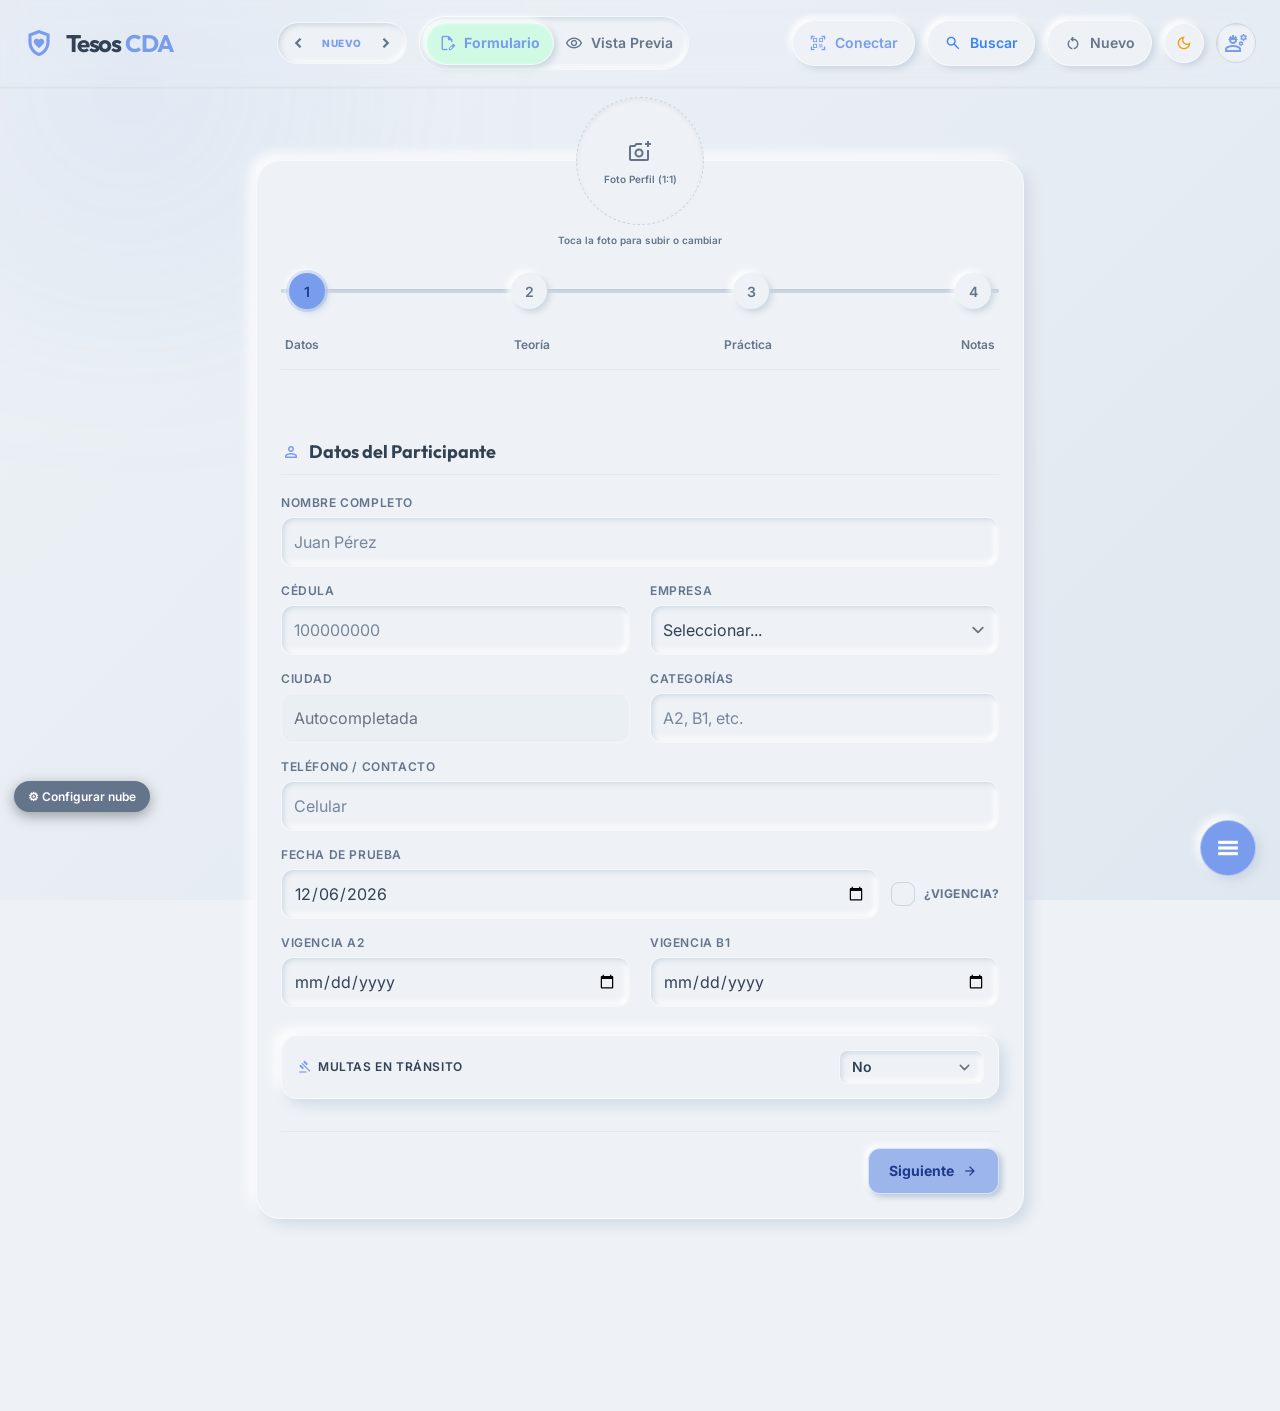
==== commit ba04c1d4: "Vigencia opcional, borradores, pestañas deslizantes y tema en el menu (SW v9) VIGENCIA OPCIONAL: cas" ====
--- a/index.html
+++ b/index.html
@@ -2,7 +2,9 @@
 <html lang="es">
 <head>
     <meta charset="UTF-8">
-    <meta content="width=device-width, initial-scale=1.0" name="viewport">
+    <!-- user-scalable=no: el pellizco descuadraba la interfaz. El zoom sobre el
+         informe existe igual, implementado en js/zoom-informe.js -->
+    <meta content="width=device-width, initial-scale=1.0, maximum-scale=1.0, user-scalable=no, viewport-fit=cover" name="viewport">
     <title>Tesos CDA - Registro de Evaluaciones de Conducción</title>
     
     <!-- Google Fonts -->
@@ -876,12 +878,13 @@
         .inf-tarjeta-cab .material-symbols-outlined { font-size: 18px; }
         .inf-lista { padding: 10px 11px 8px; flex: 1; display: flex; flex-direction: column; gap: 5px; }
         .inf-lista li { font-size: 9.5px; color: #374151; gap: 6px; }
-        /* Cono de tránsito dibujado en CSS (sin depender de una fuente de íconos) */
+        /* Cono de tránsito en blanco y negro. Va como SVG incrustado (data URI) y
+           no como fuente de íconos: así se imprime igual aunque no haya red. */
         .inf-lista li > span:first-child { display: flex; align-items: center; gap: 6px; }
         .inf-lista li > span:first-child::before {
-            content: ''; flex-shrink: 0;
-            width: 0; height: 0; border-left: 3.5px solid transparent;
-            border-right: 3.5px solid transparent; border-bottom: 8px solid #4b5563;
+            content: ''; flex-shrink: 0; width: 9px; height: 11px;
+            background-image: url("data:image/svg+xml,%3Csvg xmlns='http://www.w3.org/2000/svg' viewBox='0 0 12 14'%3E%3Cpath d='M5.05 1.1h1.9l2.75 10.1H2.3z' fill='%231f2937'/%3E%3Crect x='3.15' y='5' width='5.7' height='1.5' fill='%23ffffff'/%3E%3Crect x='2.5' y='8' width='7' height='1.5' fill='%23ffffff'/%3E%3Crect x='0.9' y='11.2' width='10.2' height='1.9' rx='.6' fill='%231f2937'/%3E%3C/svg%3E");
+            background-size: contain; background-repeat: no-repeat; background-position: center bottom;
         }
         .inf-lista li > span:last-child { font-size: 10px; line-height: 1; }
         .inf-tarjeta-pie { background: #fff; padding: 0 11px 10px; }
@@ -912,7 +915,7 @@
         /* --- Firmas --- */
         .inf-firmas { display: flex; gap: 40px; padding: 34px 8px 0; }
         .inf-firma { flex: 1; }
-        .inf-firma-linea { height: 40px; border-bottom: 1.5px solid #4b5563; margin-bottom: 6px; }
+        .inf-firma-linea { height: 54px; border-bottom: 1.5px solid #4b5563; margin-bottom: 6px; }
         .inf-firma-nombre { font-size: 11.5px; font-weight: 800; color: #111827; text-transform: uppercase; }
         .inf-firma-rol { font-size: 9.5px; color: #374151; text-transform: uppercase; margin-top: 3px; }
         .inf-firma-doc { font-size: 9.5px; color: #111827; font-weight: 700; margin-top: 2px; }
@@ -986,9 +989,251 @@
             }
         }
 
+
+        /* ==========================================================================
+           MENÚ "+" GOOEY (barra inferior móvil) — ver js/menu-gooey.js
+           Los círculos se funden gracias al filtro SVG #goo-filtro, que sube el
+           contraste SOLO del canal alfa. Los íconos viven en una capa aparte,
+           sin filtrar, para que no salgan borrosos.
+           ========================================================================== */
+        .goo-svg { position: absolute; width: 0; height: 0; pointer-events: none; }
+
+        .goo-menu {
+            position: fixed; right: 20px; bottom: 96px;
+            width: 56px; height: 56px; z-index: 60;
+        }
+        @media (min-width: 768px) { .goo-menu { display: none; } }
+
+        .goo-capa { position: absolute; inset: 0; filter: url(#goo-filtro); }
+        .goo-botones { position: absolute; inset: 0; }
+
+        .goo-blob {
+            position: absolute; inset: 0; border-radius: 50%;
+            background: var(--primary);
+            transform: translate3d(0, 0, 0) scale(0.5);
+            transition: transform 0.42s cubic-bezier(0.34, 1.5, 0.5, 1);
+            transition-delay: var(--goo-retardo, 0ms);
+        }
+        .goo-blob-principal { transform: none; transition: none; }
+
+        .goo-btn {
+            position: absolute; inset: 0; border: 0; padding: 0;
+            display: flex; align-items: center; justify-content: center;
+            /* Círculo propio: si el navegador no resuelve el filtro SVG, el menú
+               sigue viéndose como botones redondos en vez de desaparecer. */
+            background: var(--primary); border-radius: 50%;
+            color: #1b1c1e; cursor: pointer;
+            transform: translate3d(0, 0, 0) scale(0.5);
+            opacity: 0; pointer-events: none;
+            transition: transform 0.42s cubic-bezier(0.34, 1.5, 0.5, 1), opacity 0.2s ease;
+            transition-delay: var(--goo-retardo, 0ms);
+        }
+        .goo-btn .material-symbols-outlined { font-size: 24px; }
+        .goo-principal {
+            transform: none; opacity: 1; pointer-events: auto;
+            box-shadow: 0 6px 18px rgba(0, 0, 0, .32);
+            transition: transform 0.35s cubic-bezier(0.34, 1.5, 0.5, 1);
+        }
+        .goo-abierto .goo-principal { transform: rotate(45deg); }
+        /* En un submenú el botón central es "volver": no debe girar */
+        .goo-abierto.goo-en-submenu .goo-principal { transform: none; }
+
+        /* Etiqueta al lado de cada satélite (el menú debe explicarse solo) */
+        .goo-etiqueta {
+            position: absolute; right: 100%; margin-right: 12px; white-space: nowrap;
+            background: var(--panel-bg); color: var(--on-surface);
+            border: 1px solid var(--panel-border);
+            padding: 6px 12px; border-radius: 9px; font-size: 12.5px; font-weight: 600;
+            box-shadow: 0 3px 10px rgba(0, 0, 0, .28);
+            opacity: 0; transform: translateX(8px);
+            transition: opacity .2s ease, transform .2s ease;
+            transition-delay: var(--goo-retardo, 0ms);
+            pointer-events: none;
+        }
+        .goo-abierto .goo-etiqueta { opacity: 1; transform: translateX(0); }
+
+        /* :not(...) es imprescindible: sin él, esta regla (misma especificidad y
+           posterior) le robaría el transform al botón principal, que no tiene
+           --goo-y y acabaría con transform: none (sin girar). */
+        .goo-abierto .goo-blob:not(.goo-blob-principal) { transform: translate3d(0, var(--goo-y), 0) scale(1); }
+        .goo-abierto .goo-btn:not(.goo-principal) { transform: translate3d(0, var(--goo-y), 0) scale(1); opacity: 1; pointer-events: auto; }
+
+        @media (prefers-reduced-motion: reduce) {
+            .goo-blob, .goo-btn, .goo-principal, .goo-etiqueta { transition-duration: 0.01ms; transition-delay: 0ms; }
+        }
+
+        /* ==========================================================================
+           CÁMARA CON GUÍA DE ENCUADRE — ver js/camara.js
+           El marco tiene la MISMA proporción que el recorte final, y el vídeo lo
+           llena con object-fit: cover. Lo que se ve dentro del marco es
+           exactamente lo que queda guardado.
+           ========================================================================== */
+        .cam-capa {
+            position: fixed; inset: 0; z-index: 200; background: #08090a;
+            display: flex; flex-direction: column; align-items: center; justify-content: center;
+            gap: 20px; padding: 20px;
+        }
+        .cam-marco {
+            position: relative; overflow: hidden; border-radius: 16px;
+            background: #000; flex-shrink: 1; min-height: 0;
+        }
+        .cam-marco-1-1 { width: min(84vw, 58vh); aspect-ratio: 1 / 1; }
+        .cam-marco-3-5 { height: min(62vh, 120vw); aspect-ratio: 3 / 5; }
+        .cam-video { width: 100%; height: 100%; object-fit: cover; display: block; }
+        .cam-espejo { transform: scaleX(-1); }
+
+        /* Oscurece lo que quedará FUERA de la foto */
+        .cam-mascara { position: absolute; inset: 0; pointer-events: none; }
+        .cam-mascara-redonda {
+            border-radius: 50%;
+            box-shadow: 0 0 0 2000px rgba(0, 0, 0, 0.55);
+        }
+        /* Borde de la guía */
+        .cam-guia {
+            position: absolute; inset: 0; pointer-events: none;
+            border: 2px solid rgba(255, 255, 255, 0.92); border-radius: 14px;
+        }
+        .cam-guia-redonda { border-radius: 50%; border-style: dashed; }
+
+        .cam-ayuda {
+            color: #e6e8ea; font-size: 13px; text-align: center; max-width: 320px;
+            line-height: 1.45; opacity: .9;
+        }
+        .cam-barra { display: flex; align-items: center; gap: 34px; }
+        .cam-disparo {
+            width: 68px; height: 68px; border-radius: 50%; cursor: pointer;
+            background: #fff; border: 4px solid rgba(255, 255, 255, 0.35);
+            box-shadow: 0 0 0 3px #08090a inset;
+        }
+        .cam-disparo:active { transform: scale(0.94); }
+        .cam-sec {
+            width: 48px; height: 48px; border-radius: 50%; cursor: pointer;
+            background: rgba(255, 255, 255, 0.12); border: 0; color: #fff;
+            display: flex; align-items: center; justify-content: center;
+        }
+        .cam-sec .material-symbols-outlined { font-size: 24px; }
+
+        /* Hoja de opciones: cámara o galería */
+        .cam-opciones {
+            position: fixed; inset: 0; z-index: 200; background: rgba(0, 0, 0, 0.5);
+            display: flex; align-items: flex-end; justify-content: center; padding: 16px;
+        }
+        .cam-opciones-caja {
+            background: var(--panel-bg); border: 1px solid var(--panel-border);
+            border-radius: 20px; padding: 14px; width: 100%; max-width: 420px;
+            box-shadow: 0 -8px 30px rgba(0, 0, 0, 0.35);
+        }
+        .cam-opciones-tit {
+            font-size: 12px; font-weight: 700; text-transform: uppercase; letter-spacing: .06em;
+            color: var(--on-surface); opacity: .6; padding: 6px 10px 12px;
+        }
+        .cam-opcion {
+            width: 100%; display: flex; align-items: center; gap: 14px; cursor: pointer;
+            background: var(--surface-container, transparent); border: 1px solid var(--panel-border);
+            border-radius: 14px; padding: 14px 16px; margin-bottom: 10px;
+            color: var(--on-surface); text-align: left; font-size: 15px;
+        }
+        .cam-opcion .material-symbols-outlined { font-size: 26px; color: var(--primary); }
+        .cam-opcion b { display: block; font-weight: 600; }
+        .cam-opcion small { display: block; font-size: 12px; opacity: .65; margin-top: 2px; }
+        .cam-opcion-cancelar { justify-content: center; margin-bottom: 0; opacity: .75; }
+
+        /* --- Firmas del informe (extraídas del PDF de referencia) --- */
+        .inf-firma-linea {
+            display: flex; align-items: flex-end; justify-content: center;
+            overflow: hidden;
+        }
+        .inf-firma-linea img { max-height: 100%; max-width: 90%; object-fit: contain; }
+
+
+        /* --- Diálogo de confirmación de salida (js/salida.js) --- */
+        .salir-capa {
+            position: fixed; inset: 0; z-index: 300; background: rgba(0, 0, 0, .55);
+            display: flex; align-items: center; justify-content: center; padding: 22px;
+        }
+        .salir-caja {
+            background: var(--panel-bg); color: var(--on-surface);
+            border: 1px solid var(--panel-border); border-radius: 20px;
+            padding: 26px 22px 20px; max-width: 340px; width: 100%; text-align: center;
+            box-shadow: 0 18px 50px rgba(0, 0, 0, .45);
+        }
+        .salir-icono .material-symbols-outlined { font-size: 42px; color: var(--primary); }
+        .salir-caja h3 { font-size: 18px; font-weight: 700; margin: 10px 0 6px; }
+        .salir-caja p { font-size: 13.5px; opacity: .75; line-height: 1.5; margin-bottom: 20px; }
+        .salir-botones { display: flex; gap: 10px; }
+        .salir-botones-col { flex-direction: column; }
+        .borrador-caja p b { font-weight: 700; }
+        .salir-botones button {
+            flex: 1; padding: 12px; border-radius: 12px; font-size: 14px; font-weight: 700;
+            cursor: pointer; border: 1px solid var(--panel-border);
+        }
+        .salir-no { background: transparent; color: var(--on-surface); }
+        .salir-si { background: var(--primary); color: #1b1c1e; border-color: transparent; }
+
+        /* Mientras el informe está ampliado, el dedo mueve la hoja y no la página */
+        .preview-wrapper { touch-action: pan-y; }
+        body.informe-ampliado .preview-wrapper { touch-action: none; }
+        /* El resto de la app no necesita gestos de zoom */
+        body { touch-action: pan-x pan-y; }
+
+
+        /* --- Casilla "¿Vigencia?" junto a la fecha de prueba --- */
+        .vig-check { display: inline-flex; align-items: center; gap: 9px; cursor: pointer; user-select: none; }
+        .vig-check input { position: absolute; opacity: 0; width: 0; height: 0; }
+        .vig-check-caja {
+            width: 24px; height: 24px; border-radius: 8px; flex-shrink: 0;
+            border: 1.5px solid var(--outline-variant); background: var(--input-bg);
+            display: flex; align-items: center; justify-content: center;
+            transition: background-color .18s ease, border-color .18s ease;
+        }
+        .vig-check-caja .material-symbols-outlined {
+            font-size: 18px; color: #1b1c1e;
+            transform: scale(0.4); opacity: 0;
+            transition: transform .18s cubic-bezier(.34,1.56,.64,1), opacity .14s ease;
+        }
+        .vig-check input:checked + .vig-check-caja { background: var(--primary); border-color: var(--primary); }
+        .vig-check input:checked + .vig-check-caja .material-symbols-outlined { transform: scale(1); opacity: 1; }
+        .vig-check input:focus-visible + .vig-check-caja { outline: 2px solid var(--primary); outline-offset: 2px; }
+        .vig-check-txt { font-size: 12px; font-weight: 700; text-transform: uppercase; letter-spacing: .04em; color: var(--on-surface-variant, var(--on-surface)); }
+
+        /* --- Indicador deslizante de las pestañas de vehículo ---
+           El recuadro activo es UN solo elemento que se desplaza con transform,
+           en vez de que cada botón encienda y apague su propio fondo (que es lo
+           que hacía que el selector "se teletransportara"). */
+        .veh-tabs { position: relative; }
+        .veh-indicador {
+            position: absolute; top: 4px; bottom: 4px; left: 0;
+            width: 0; border-radius: 8px; z-index: 0; pointer-events: none;
+            background-color: var(--primary-container);
+            box-shadow: inset 1px 1px 3px var(--panel-shadow-light), 3px 3px 6px var(--panel-shadow-dark), -3px -3px 6px var(--panel-shadow-light);
+            border: 1px solid var(--panel-border);
+            transform: translateX(0);
+            transition: transform .38s cubic-bezier(.34, 1.4, .5, 1), width .38s cubic-bezier(.34, 1.4, .5, 1);
+        }
+        .veh-tabs > button { position: relative; z-index: 1; }
+        /* Con el indicador dibujando el fondo, el botón activo solo aporta el color
+           del texto: si además pintara su propio fondo se verían dos recuadros. */
+        .veh-tabs > button.tab-btn-active { background: transparent !important; box-shadow: none !important; border-color: transparent !important; }
+        @media (prefers-reduced-motion: reduce) { .veh-indicador { transition: none; } }
+
+        /* Mientras el scroll manda sobre la foto del paso 1, la transition CSS
+           debe callarse (si no, cada frame arranca una transición nueva). */
+        #media-step-1.avatar-animando { transition: none; will-change: opacity, transform, filter; }
+
+        /* En móvil manda el botón "+" gooey: el menú flotante viejo quedaba
+           justo debajo y estorbaba. En escritorio sigue igual que siempre. */
+        @media (max-width: 767px) { #fab-dock { display: none !important; } }
+
         /* Print media styling */
         @media print {
             header, .fixed, #qr-modal, #search-modal {
+                display: none !important;
+            }
+            /* El badge de sincronización y el menú flotante los inyecta el JS con
+               position:fixed en línea, sin la clase .fixed, así que la regla de
+               arriba no los alcanzaba y salían impresos sobre el informe. */
+            #int-badge, #int-config, #goo-menu, .goo-svg, .cam-capa, .cam-opciones,
+            #mobile-bottom-nav, #toast-container {
                 display: none !important;
             }
             #form-container {
@@ -1057,6 +1302,9 @@
     </style>
 </head>
 <body class="font-body min-h-screen pb-32">
+    <!-- Filtro del menú gooey: sube el contraste SOLO del canal alfa, así los
+         círculos se funden sin que los colores de la app se alteren. -->
+    <svg class="goo-svg" aria-hidden="true"><defs><filter id="goo-filtro"><feGaussianBlur in="SourceGraphic" stdDeviation="7" result="difuminado"/><feColorMatrix in="difuminado" mode="matrix" values="1 0 0 0 0  0 1 0 0 0  0 0 1 0 0  0 0 0 18 -7" result="goo"/><feComposite in="SourceGraphic" in2="goo" operator="atop"/></filter></defs></svg>
     <!-- Background Blur Layer -->
     <div class="bg-light-gradient"></div>
 
@@ -1334,7 +1582,16 @@
                                 <!-- Fecha de Prueba -->
                                 <div class="flex flex-col gap-1.5 sm:col-span-2">
                                     <label class="font-semibold text-xs text-on-surface-variant uppercase tracking-wider">Fecha de Prueba</label>
-                                    <input id="part-fecha" onchange="updatePreviewData()" class="input-glass rounded-xl p-3 text-on-surface font-body w-full" type="date">
+                                    <div class="flex items-center gap-3 flex-wrap">
+                                        <input id="part-fecha" onchange="updatePreviewData()" class="input-glass rounded-xl p-3 text-on-surface font-body flex-1 min-w-[160px]" type="date">
+                                        <!-- Desmarcada = prueba de ingreso: el informe dice "Ingreso" en vez
+                                             de la fecha de vigencia. El encabezado no cambia. -->
+                                        <label for="part-vigencia-check" class="vig-check">
+                                            <input id="part-vigencia-check" type="checkbox" onchange="updatePreviewData()">
+                                            <span class="vig-check-caja"><span class="material-symbols-outlined">check</span></span>
+                                            <span class="vig-check-txt">¿Vigencia?</span>
+                                        </label>
+                                    </div>
                                 </div>
                                 <!-- Vigencia A2 -->
                                 <div class="flex flex-col gap-1.5">
@@ -1409,7 +1666,8 @@
                                 Práctica Vehículos
                             </h2>
                             <!-- Vehicle selection tabs inside Wizard -->
-                            <div class="flex bg-surface-container p-1 rounded-xl border border-outline-variant/40 shadow-[inset_2px_2px_5px_var(--panel-shadow-dark),_inset_-2px_-2px_5px_var(--panel-shadow-light)] dark:border-outline-variant/10">
+                            <div class="veh-tabs flex bg-surface-container p-1 rounded-xl border border-outline-variant/40 shadow-[inset_2px_2px_5px_var(--panel-shadow-dark),_inset_-2px_-2px_5px_var(--panel-shadow-light)] dark:border-outline-variant/10">
+                                <span id="veh-indicador" class="veh-indicador" aria-hidden="true"></span>
                                 <button id="veh-tab-moto" type="button" onclick="switchVehicleTab('moto')" class="flex-1 py-2 rounded-lg font-semibold text-xs sm:text-sm transition-all tab-btn-active">
                                     🏍️ Moto
                                 </button>
@@ -1627,14 +1885,14 @@
                         <!-- Firmas -->
                         <div class="inf-firmas">
                             <div class="inf-firma">
-                                <div class="inf-firma-linea"></div>
+                                <div class="inf-firma-linea"><img src="img/firma-valentina-ochoa.png" alt=""></div>
                                 <div class="inf-firma-nombre">Valentina Ochoa</div>
                                 <div class="inf-firma-rol">Instructor de conduccion tecnico en seguridad vial</div>
                                 <div class="inf-firma-doc">C.C. 1.144.205.740</div>
                                 <div class="inf-firma-ci">C.I. 48297</div>
                             </div>
                             <div class="inf-firma">
-                                <div class="inf-firma-linea"></div>
+                                <div class="inf-firma-linea"><img src="img/firma-mario-cordoba.png" alt=""></div>
                                 <div class="inf-firma-nombre">Mario Alexander Cordoba Cruz</div>
                                 <div class="inf-firma-rol">Instructor de conduccion tecnico en seguridad vial</div>
                                 <div class="inf-firma-doc">C.C. 1.151.964.321</div>
@@ -1765,7 +2023,7 @@
     </main>
 
     <!-- Floating Action Button Menu (Speed Dial Actions) -->
-    <div class="fixed z-[60] flex flex-col items-end gap-3 select-none bottom-[88px] md:bottom-6 right-6">
+    <div id="fab-dock" class="fixed z-[60] flex flex-col items-end gap-3 select-none bottom-[88px] md:bottom-6 right-6">
         
         <!-- Expanding Options Menu Overlay -->
         <div id="floating-menu" class="scale-0 opacity-0 hidden transition-all duration-200 origin-bottom-right flex flex-col gap-2.5 p-4 neomorphic-panel rounded-2xl border border-white/40 min-w-[250px] max-w-[280px]">
@@ -1796,12 +2054,7 @@
                 <span>Guardar Cambios</span>
             </button>
             
-            <!-- Generar PDF de Excel -->
-            <button onclick="triggerPrintPDF()" class="flex items-center gap-3 w-full text-left px-4 py-2.5 rounded-xl bg-secondary/15 text-secondary border border-secondary/20 hover:bg-secondary/25 active:scale-95 transition-all font-bold text-xs uppercase tracking-wide">
-                <span class="material-symbols-outlined text-base">picture_as_pdf</span>
-                <span>PDF de Excel</span>
-            </button>
-            
+
             <!-- Imprimir Vista Previa (Navegador) -->
             <button onclick="printPreview()" class="flex items-center gap-3 w-full text-left px-4 py-2.5 rounded-xl neomorphic-btn active:scale-95 transition-all font-bold text-xs uppercase tracking-wide">
                 <span class="material-symbols-outlined text-base">print</span>
@@ -1890,34 +2143,34 @@
         // Practical maneuvers specifications per vehicle type
         const maneuversSpec = {
             moto: [
-                { key: "proyeccion_moto", label: "Proyección MOTO" },
-                { key: "equilibrio", label: "Equilibrio" },
-                { key: "parqueo_moto", label: "PARQUEO MOTO" },
-                { key: "tecnica_apagado", label: "Técnica moviendo el vehículo apagado" }
+                { key: "proyeccion_moto", label: "Proyección MOTO", corto: "Proyeccion" },
+                { key: "equilibrio", label: "Equilibrio", corto: "Equilibrio" },
+                { key: "parqueo_moto", label: "PARQUEO MOTO", corto: "Tecnica de parqueo" },
+                { key: "tecnica_apagado", label: "Técnica moviendo el vehículo apagado", corto: "Mover vehiculo apagado" }
             ],
             motocarro: [
-                { key: "habilidades_motocarro", label: "Habilidades en pista MOTOCARRO" },
-                { key: "proyeccion_motocarro", label: "PROYECCION MOTOCARRO" },
-                { key: "parqueo_motocarro", label: "PARQUEO MOTOCARRO" },
-                { key: "velocidad_motocarro", label: "Manejo a baja velocidad MOTOCARRO" },
-                { key: "visoespacial_motocarro", label: "Adaptación visoespacial MOTOCARRO" },
-                { key: "espejos_motocarro", label: "Uso correcto de espejos MOTOCARRO" }
+                { key: "habilidades_motocarro", label: "Habilidades en pista MOTOCARRO", corto: "Habilidades en pista" },
+                { key: "proyeccion_motocarro", label: "PROYECCION MOTOCARRO", corto: "Proyeccion" },
+                { key: "parqueo_motocarro", label: "PARQUEO MOTOCARRO", corto: "Tecnica de parqueo" },
+                { key: "velocidad_motocarro", label: "Manejo a baja velocidad MOTOCARRO", corto: "Manejo baja velocidad" },
+                { key: "visoespacial_motocarro", label: "Adaptación visoespacial MOTOCARRO", corto: "Adaptacion visoespacial" },
+                { key: "espejos_motocarro", label: "Uso correcto de espejos MOTOCARRO", corto: "Uso correcto retrovisores" }
             ],
             cuatrimoto: [
-                { key: "habilidades_cuatrimoto", label: "Habilidades en pista CUATRIMOTO" },
-                { key: "proyeccion_cuatrimoto", label: "PROYECCION CUATRIMOTO" },
-                { key: "parqueo_cuatrimoto", label: "PARQUEO CUATRIMOTO" },
-                { key: "velocidad_cuatrimoto", label: "Manejo a baja velocidad CUATRIMOTO" },
-                { key: "visoespacial_cuatrimoto", label: "Adaptación visoespacial CUATRIMOTO" },
-                { key: "espejos_cuatrimoto", label: "Uso correcto de espejos CUATRIMOTO" }
+                { key: "habilidades_cuatrimoto", label: "Habilidades en pista CUATRIMOTO", corto: "Habilidades en pista" },
+                { key: "proyeccion_cuatrimoto", label: "PROYECCION CUATRIMOTO", corto: "Proyeccion" },
+                { key: "parqueo_cuatrimoto", label: "PARQUEO CUATRIMOTO", corto: "Tecnica de parqueo" },
+                { key: "velocidad_cuatrimoto", label: "Manejo a baja velocidad CUATRIMOTO", corto: "Manejo baja velocidad" },
+                { key: "visoespacial_cuatrimoto", label: "Adaptación visoespacial CUATRIMOTO", corto: "Adaptacion visoespacial" },
+                { key: "espejos_cuatrimoto", label: "Uso correcto de espejos CUATRIMOTO", corto: "Uso correcto retrovisores" }
             ],
             carro: [
-                { key: "habilidades_carro", label: "Habilidades en pista CARRO" },
-                { key: "proyeccion_carro", label: "Proyección CARRO" },
-                { key: "parqueo_carro", label: "Técnica de parqueo CARRO" },
-                { key: "velocidad_carro", label: "Manejo a baja velocidad CARRO" },
-                { key: "visoespacial_carro", label: "Adaptación viso espacial CARRO" },
-                { key: "espejos_carro", label: "Uso correcto de espejos CARRO" }
+                { key: "habilidades_carro", label: "Habilidades en pista CARRO", corto: "Habilidades en pista" },
+                { key: "proyeccion_carro", label: "Proyección CARRO", corto: "Proyeccion" },
+                { key: "parqueo_carro", label: "Técnica de parqueo CARRO", corto: "Tecnica de parqueo" },
+                { key: "velocidad_carro", label: "Manejo a baja velocidad CARRO", corto: "Manejo baja velocidad" },
+                { key: "visoespacial_carro", label: "Adaptación viso espacial CARRO", corto: "Adaptacion visoespacial" },
+                { key: "espejos_carro", label: "Uso correcto de espejos CARRO", corto: "Uso correcto retrovisores" }
             ]
         };
 
@@ -2216,28 +2469,42 @@
                 window.removeEventListener("scroll", profilePhotoScrollListener);
             }
 
-            profilePhotoScrollListener = () => {
+            // Una animación ligada al scroll debe pintarse UNA vez por frame. Antes se
+            // escribían estilos en cada evento de scroll (que dispara mucho más a
+            // menudo que 60 veces por segundo) y encima el CSS tenía una transition
+            // sobre opacity/filter: cada escritura arrancaba una transición nueva de
+            // 150 ms que peleaba con la siguiente. De ahí el tirón.
+            let ticking = false;
+            const pintarFoto = () => {
+                ticking = false;
                 const step1 = document.getElementById("step-1");
                 if (!step1 || step1.classList.contains("hidden")) {
                     photo.style.opacity = "";
                     photo.style.filter = "";
                     photo.style.transform = "";
+                    photo.classList.remove("avatar-animando");
                     return;
                 }
 
-                const scrollTop = window.scrollY;
-                const maxScroll = 60; // fast dissolve: completely invisible after 60px of scroll
-                const pct = Math.min(scrollTop / maxScroll, 1);
-
-                // GPU-accelerated updates
-                photo.style.opacity = (1 - pct).toFixed(2);
-                photo.style.filter = `blur(${(pct * 6).toFixed(1)}px)`;
-                photo.style.transform = `translateX(-50%) translateY(${(pct * -20).toFixed(1)}px)`;
+                const pct = Math.min(window.scrollY / 60, 1);
+                photo.classList.add("avatar-animando");   // desactiva la transition CSS
+                // opacity y transform los resuelve el compositor sin recalcular estilos.
+                // El blur se deja suave (3 px) porque desenfocar es de lo más caro que
+                // hay y a 6 px se notaba en gama media.
+                photo.style.opacity = (1 - pct).toFixed(3);
+                photo.style.filter = pct > 0.02 ? `blur(${(pct * 3).toFixed(2)}px)` : "";
+                photo.style.transform = `translateX(-50%) translateY(${(pct * -20).toFixed(2)}px) scale(${(1 - pct * 0.08).toFixed(3)})`;
+            };
+
+            profilePhotoScrollListener = () => {
+                if (ticking) return;
+                ticking = true;
+                requestAnimationFrame(pintarFoto);
             };
 
             window.addEventListener("scroll", profilePhotoScrollListener, { passive: true });
             // Initial call
-            profilePhotoScrollListener();
+            pintarFoto();
         }
 
                 // =========================================================================
@@ -2290,6 +2557,9 @@
         function goToStep(step) {
             activeStep = step;
             updateWizardStepUI();
+            // El paso 3 estaba oculto (ancho 0) cuando se midió el indicador:
+            // hay que recolocarlo en cuanto es visible.
+            requestAnimationFrame(moverIndicadorVehiculo);
             
             // Scroll to the wizard container on mobile
             const container = document.getElementById("form-container");
@@ -2856,18 +3126,34 @@
             adjustLayout();
         }
 
+        /* Coloca el indicador deslizante sobre la pestaña activa. Se mide la
+           posición real del botón, así funciona con cualquier ancho de pantalla. */
+        function moverIndicadorVehiculo() {
+            const ind = document.getElementById("veh-indicador");
+            const btn = document.getElementById(`veh-tab-${activeVehicleTab}`);
+            if (!ind || !btn) return;
+            const cont = ind.parentElement;
+            const c = cont.getBoundingClientRect();
+            const b = btn.getBoundingClientRect();
+            if (!b.width) return;                       // pestaña oculta: nada que mover
+            ind.style.width = b.width + "px";
+            ind.style.transform = `translateX(${b.left - c.left}px)`;
+        }
+        window.addEventListener("resize", moverIndicadorVehiculo);
+
         // Switch Vehicle Tab under Practical Evaluation
         function switchVehicleTab(veh) {
             activeVehicleTab = veh;
             const tabs = ["moto", "motocarro", "cuatrimoto", "carro"];
             tabs.forEach(t => {
                 const btn = document.getElementById(`veh-tab-${t}`);
-                if (t === veh) {
-                    btn.className = "py-2 px-3 rounded-lg font-semibold text-sm transition-all mb-1 flex items-center justify-center gap-2 tab-btn-active";
-                } else {
-                    btn.className = "py-2 px-3 rounded-lg font-semibold text-sm transition-all mb-1 flex items-center justify-center gap-2 tab-btn-inactive";
-                }
+                // Solo se cambia la clase de ESTADO. Antes se reescribía className
+                // entero y se perdían flex-1 y los tamaños de texto del HTML: por eso
+                // las pestañas cambiaban de forma al primer clic y "Carro" se salía.
+                btn.classList.toggle("tab-btn-active", t === veh);
+                btn.classList.toggle("tab-btn-inactive", t !== veh);
             });
+            moverIndicadorVehiculo();
             // Re-render maneuvers
             renderManeuversList();
         }
@@ -3036,8 +3322,11 @@
                 canvas.height = targetH;
                 canvas.getContext("2d").drawImage(img, sx, sy, sw, sh, 0, 0, targetW, targetH);
 
+                // Ambas en JPEG: el perfil en PNG pesaba 247 KB frente a 33 KB en
+                // JPEG q0.9, sin diferencia visible. La calidad del perfil se deja
+                // más alta (0.9) porque es el retrato del evaluado.
                 callback(isProfile
-                    ? canvas.toDataURL("image/png")
+                    ? canvas.toDataURL("image/jpeg", 0.9)
                     : canvas.toDataURL("image/jpeg", 0.85));
             };
             img.onerror = () => alert("No se pudo procesar la imagen seleccionada.");
@@ -3174,18 +3463,28 @@
             // Dates formatting
             const testDate = document.getElementById("part-fecha").value;
             if (testDate) {
+                // OJO: new Date("2026-08-30") se interpreta como medianoche UTC, que en
+                // Colombia (UTC-5) es el DÍA ANTERIOR a las 19:00. El informe llevaba la
+                // fecha corrida un día. Hay que construirla como fecha local.
+                const [aa, mm, dd] = testDate.split('-').map(Number);
+                const fechaLocal = new Date(aa, mm - 1, dd);
                 const dateOptions = { weekday: 'long', year: 'numeric', month: 'long', day: 'numeric' };
-                const formattedDate = new Date(testDate).toLocaleDateString('es-ES', dateOptions);
+                const formattedDate = fechaLocal.toLocaleDateString('es-ES', dateOptions);
                 document.getElementById("prev-date-top").textContent = formattedDate;
                 document.getElementById("prev-date-top-2").textContent = formattedDate;
                 
-                // Calculate and format Vigencia de prueba (1 year from test date)
-                const vigenciaDate = new Date(testDate);
-                vigenciaDate.setFullYear(vigenciaDate.getFullYear() + 1);
-                const day = String(vigenciaDate.getDate()).padStart(2, '0');
-                const month = String(vigenciaDate.getMonth() + 1).padStart(2, '0');
-                const year = vigenciaDate.getFullYear();
-                document.getElementById("prev-vigencia").textContent = `${day}/${month}/${year}`;
+                // Vigencia: solo si la casilla está marcada. Si no, es prueba de
+                // ingreso y el informe muestra "Ingreso" bajo el mismo encabezado.
+                const conVigencia = document.getElementById("part-vigencia-check").checked;
+                if (conVigencia) {
+                    const vigenciaDate = new Date(aa + 1, mm - 1, dd);
+                    const day = String(vigenciaDate.getDate()).padStart(2, '0');
+                    const month = String(vigenciaDate.getMonth() + 1).padStart(2, '0');
+                    const year = vigenciaDate.getFullYear();
+                    document.getElementById("prev-vigencia").textContent = `${day}/${month}/${year}`;
+                } else {
+                    document.getElementById("prev-vigencia").textContent = "Ingreso";
+                }
             }
 
             const licA2 = document.getElementById("part-vigencia-a2").value;
@@ -3288,7 +3587,7 @@
                 const li = document.createElement("li");
                 li.className = "flex justify-between items-center";
                 li.innerHTML = `
-                    <span>${m.label.split(" ").slice(0, 3).join(" ")}</span>
+                    <span>${m.corto || m.label}</span>
                     <span class="${passed ? 'text-green-600 font-bold' : 'text-red-500 font-bold'}">${passed ? '✅' : '❌'}</span>
                 `;
                 container.appendChild(li);
@@ -3566,5 +3865,10 @@
     </script>
     <script src="js/integracion.js"></script>
     <script src="js/preview-fit.js"></script>
+    <script src="js/menu-gooey.js"></script>
+    <script src="js/camara.js"></script>
+    <script src="js/zoom-informe.js"></script>
+    <script src="js/salida.js"></script>
+    <script src="js/borrador.js"></script>
 </body>
 </html>
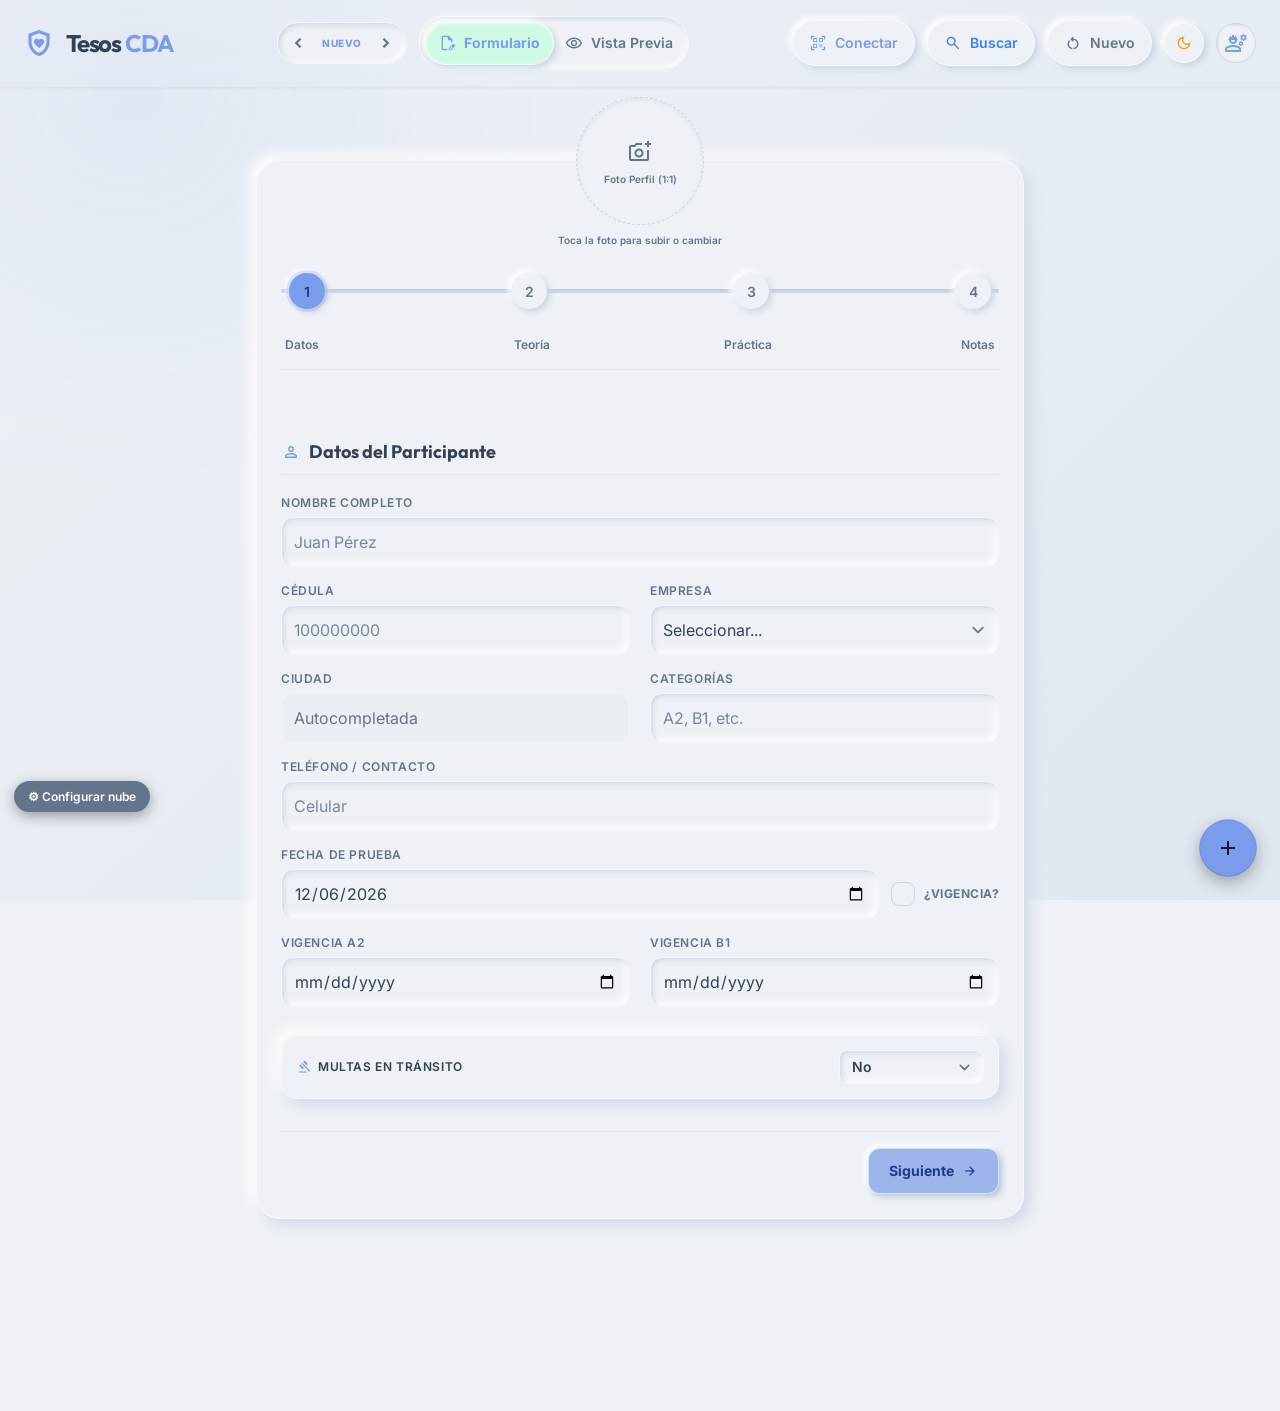
==== commit b397f88b: "Borrado real en la nube, folios que no se reciclan, menu unico (SW v11) BORRADO QUE NO RESUCITA: eli" ====
--- a/index.html
+++ b/index.html
@@ -530,8 +530,11 @@
             }
             
             .grid-split-container.split-active #form-container {
-                width: 42% !important;
-                max-width: 42% !important;
+                /* 42% + 58% ya suman el 100%: si además hay un gap de 2rem, el
+                   conjunto se pasa del ancho disponible y aparece scroll
+                   horizontal. Cada panel cede la mitad del hueco. */
+                width: calc(42% - 1rem) !important;
+                max-width: calc(42% - 1rem) !important;
                 margin-left: 0 !important;
                 margin-right: 0 !important;
             }
@@ -551,8 +554,8 @@
             }
             
             .grid-split-container.split-active #preview-container {
-                width: 58% !important;
-                max-width: 58% !important;
+                width: calc(58% - 1rem) !important;
+                max-width: calc(58% - 1rem) !important;
                 opacity: 1 !important;
                 visibility: visible !important;
                 pointer-events: auto !important;
@@ -1002,7 +1005,11 @@
             position: fixed; right: 20px; bottom: 96px;
             width: 56px; height: 56px; z-index: 60;
         }
-        @media (min-width: 768px) { .goo-menu { display: none; } }
+        /* En móvil el botón va por encima de la barra inferior (76 px). A partir
+           de tablet esa barra no existe, así que baja a su sitio natural. */
+        @media (min-width: 768px) { .goo-menu { bottom: 24px; right: 24px; } }
+        /* El menú gooey es el menú de la app en TODOS los tamaños: móvil,
+           tablet y escritorio. El FAB de hamburguesa se retiró. */
 
         .goo-capa { position: absolute; inset: 0; filter: url(#goo-filtro); }
         .goo-botones { position: absolute; inset: 0; }
@@ -1220,9 +1227,11 @@
            debe callarse (si no, cada frame arranca una transición nueva). */
         #media-step-1.avatar-animando { transition: none; will-change: opacity, transform, filter; }
 
-        /* En móvil manda el botón "+" gooey: el menú flotante viejo quedaba
-           justo debajo y estorbaba. En escritorio sigue igual que siempre. */
-        @media (max-width: 767px) { #fab-dock { display: none !important; } }
+        /* El menú de hamburguesa queda oculto en todas las pantallas: su sitio lo
+           ocupa el botón "+". No se borra del HTML porque contiene ids que el JS
+           necesita (save-db-btn, save-spinner, menu-delete-btn, menu-theme-icon…);
+           borrarlos rompería el guardado y el modo edición. */
+        #fab-dock { display: none !important; }
 
         /* Print media styling */
         @media print {
@@ -2776,18 +2785,14 @@
         // los datos frescos (evita mostrar la version anterior de la BD).
         // El parametro ?t= rompe cualquier cache del navegador sobre /data.
         function loadRecords() {
-            return fetch("/data?t=" + Date.now(), { cache: "no-store" })
-                .then(res => res.json())
-                .then(data => {
-                    allRecords = Array.isArray(data) ? data : [];
-                    // Si el buscador esta abierto, repintar con lo recien traido
-                    const modal = document.getElementById("search-modal");
-                    if (modal && !modal.classList.contains("hidden")) {
-                        filterRecords();
-                    }
-                    return allRecords;
-                })
-                .catch(() => { allRecords = []; return allRecords; });
+            // El puente de Python (/data) ya no existe: los registros salen de la
+            // base local y la nube, y esta función la reemplaza integracion.js.
+            // Se deja el esqueleto porque el arranque la llama antes de que ese
+            // archivo se cargue; si aquí se pidiera /data serían dos 404 por
+            // arranque y allRecords se quedaría vacío durante un instante.
+            const modal = document.getElementById("search-modal");
+            if (modal && !modal.classList.contains("hidden")) filterRecords();
+            return Promise.resolve(allRecords || []);
         }
 
         // =========================================================================
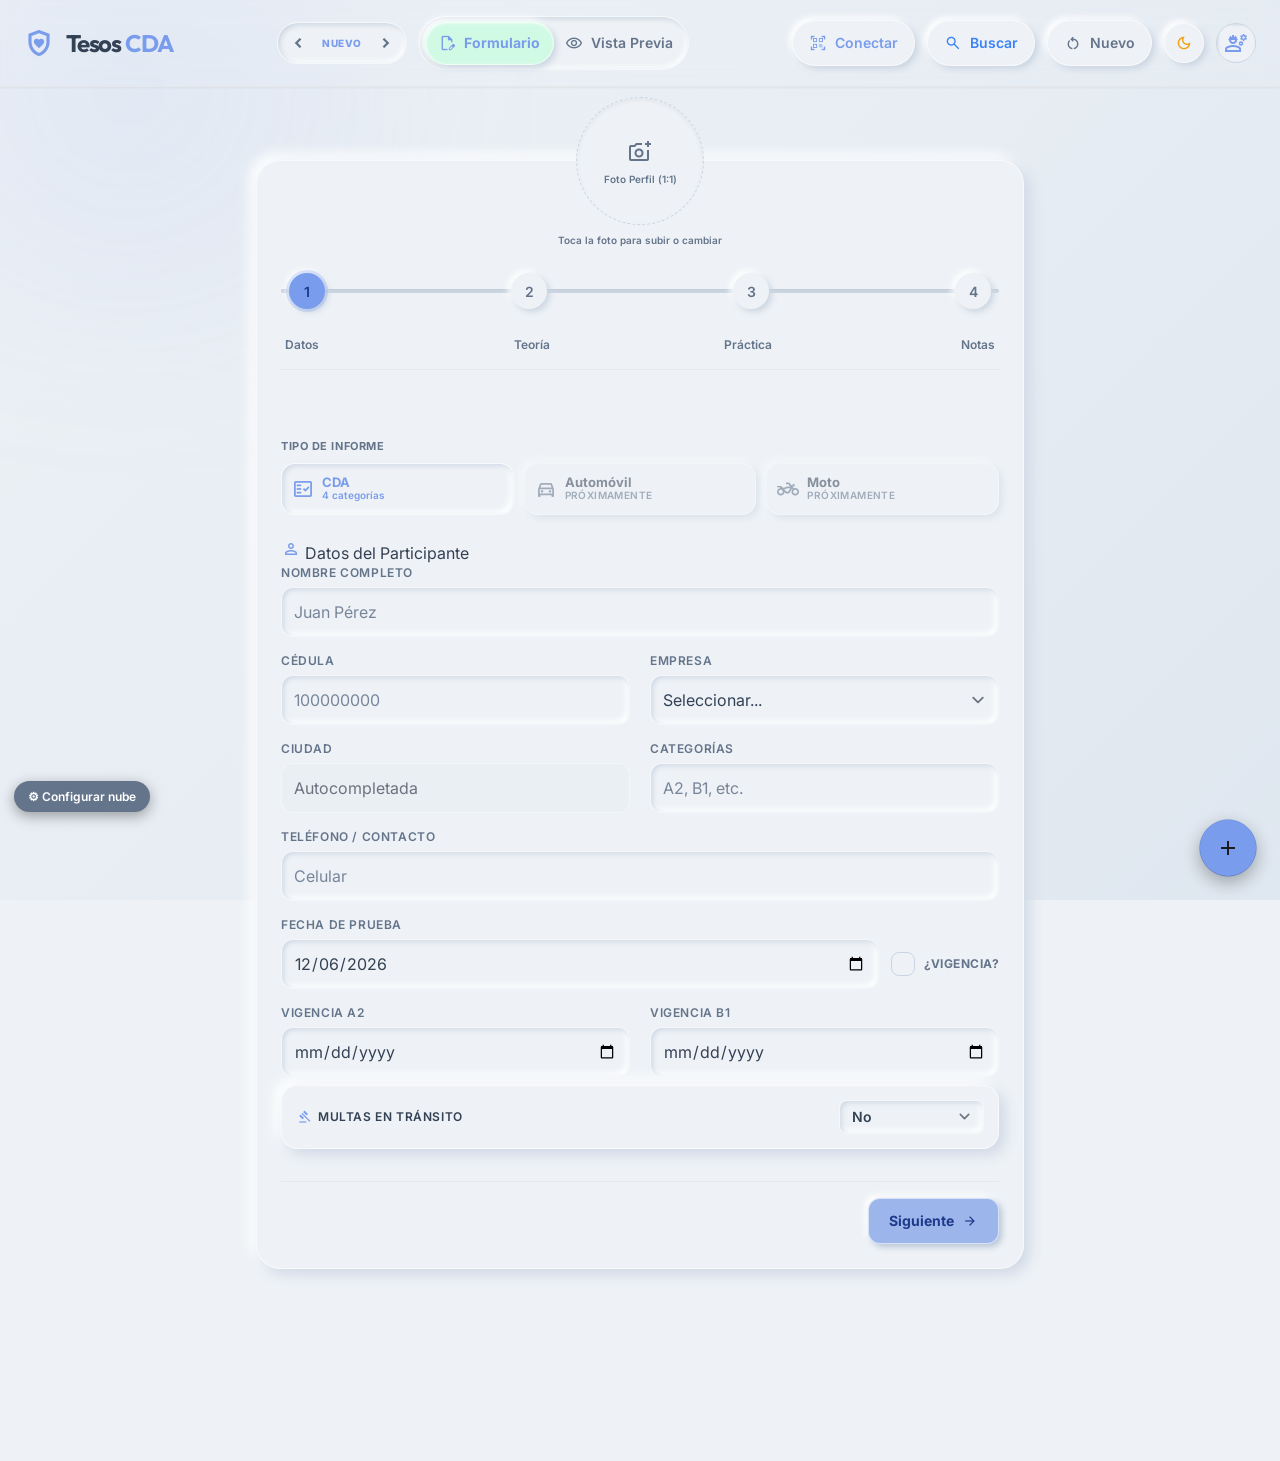
==== commit 0b99a389: "Informe exacto al PDF y selector de tipo de informe (SW v17) - Respuestas Correctas ahora muestra la" ====
--- a/index.html
+++ b/index.html
@@ -299,6 +299,46 @@
             opacity: 0.2;
         }
 
+        /* Selector "Tipo de informe" (paso 1) */
+        .formato-selector {
+            display: grid;
+            grid-template-columns: repeat(3, minmax(0, 1fr));
+            gap: 10px;
+        }
+        .formato-op {
+            display: flex;
+            align-items: center;
+            gap: 8px;
+            min-height: 52px;
+            padding: 8px 10px;
+            border-radius: 14px;
+            background-color: var(--panel-bg);
+            border: 1px solid var(--panel-border);
+            box-shadow: 3px 3px 7px var(--panel-shadow-dark), -3px -3px 7px var(--panel-shadow-light);
+            color: var(--on-surface-variant);
+            text-align: left;
+            transition: box-shadow 0.2s ease, color 0.2s ease, transform 0.12s ease;
+        }
+        .formato-op:active { transform: scale(0.97); }
+        .formato-op .material-symbols-outlined { font-size: 22px; flex-shrink: 0; }
+        .formato-op-txt { display: flex; flex-direction: column; line-height: 1.15; min-width: 0; }
+        .formato-op-txt strong { font-size: 13px; color: var(--on-surface); white-space: nowrap; overflow: hidden; text-overflow: ellipsis; }
+        .formato-op-txt small { font-size: 10px; font-weight: 600; }
+        .formato-op.is-activo {
+            box-shadow: var(--input-shadow);
+            background-color: var(--input-bg);
+            color: var(--primary);
+        }
+        .formato-op.is-activo .formato-op-txt strong { color: var(--primary); }
+        .formato-op.is-pronto { opacity: 0.55; }
+        .formato-op.is-pronto small { text-transform: uppercase; letter-spacing: 0.04em; }
+        @media (max-width: 420px) {
+            .formato-selector { gap: 6px; }
+            .formato-op { flex-direction: column; justify-content: center; text-align: center; gap: 2px; padding: 8px 4px; }
+            .formato-op-txt { align-items: center; }
+        }
+        .dark .formato-op { border-color: transparent; }
+
         /* Neomorphic Inset Panel */
         .neomorphic-inset-panel {
             background-color: var(--input-bg);
@@ -1547,7 +1587,27 @@
                         
                         <!-- Step 1: Datos del Participante -->
                         <div id="step-1" class="wizard-step flex flex-col gap-5">
-                            <h2 class="font-display text-lg text-on-surface font-bold flex items-center gap-2 border-b border-outline-variant/40 pb-2">
+                            <!-- TIPO DE INFORME. Hoy solo el CDA (4 categorías) está listo; los
+                                 demás formatos se muestran como "Próximamente" hasta definir
+                                 sus criterios. Al activarlos, cada botón fija formatoActivo. -->
+                            <div class="flex flex-col gap-2">
+                                <span class="text-[11px] font-bold uppercase tracking-wider text-on-surface-variant">Tipo de informe</span>
+                                <div id="formato-selector" class="formato-selector" role="radiogroup" aria-label="Tipo de informe">
+                                    <button type="button" class="formato-op is-activo" role="radio" aria-checked="true" data-formato="CDA COMPLETO" onclick="elegirFormato(this)">
+                                        <span class="material-symbols-outlined">fact_check</span>
+                                        <span class="formato-op-txt"><strong>CDA</strong><small>4 categorías</small></span>
+                                    </button>
+                                    <button type="button" class="formato-op is-pronto" role="radio" aria-checked="false" aria-disabled="true" data-formato="AUTOMOVIL" onclick="elegirFormato(this)">
+                                        <span class="material-symbols-outlined">directions_car</span>
+                                        <span class="formato-op-txt"><strong>Automóvil</strong><small>Próximamente</small></span>
+                                    </button>
+                                    <button type="button" class="formato-op is-pronto" role="radio" aria-checked="false" aria-disabled="true" data-formato="MOTO" onclick="elegirFormato(this)">
+                                        <span class="material-symbols-outlined">two_wheeler</span>
+                                        <span class="formato-op-txt"><strong>Moto</strong><small>Próximamente</small></span>
+                                    </button>
+                                </div>
+                            </div>
+                            <h2class="font-display text-lg text-on-surface font-bold flex items-center gap-2 border-b border-outline-variant/40 pb-2">
                                 <span class="material-symbols-outlined text-primary text-xl">person</span>
                                 Datos del Participante
                             </h2>
@@ -2121,6 +2181,24 @@
         var editingNombreOriginal = null; // nombre con el que se cargó el registro (para renombrar fotos)
 
         var empresasCatalog = [];
+
+        // Tipo de informe. Solo "CDA COMPLETO" está activo; Automóvil y Moto quedan
+        // en "Próximamente" hasta definir sus maniobras, pesos y diseño del informe.
+        var formatoActivo = "CDA COMPLETO";
+        function elegirFormato(btn) {
+            if (btn.classList.contains("is-pronto")) {
+                const nombre = btn.querySelector("strong").textContent;
+                alert(`🚧 El informe de ${nombre} estará disponible próximamente.\n\nPor ahora usa el informe CDA (4 categorías).`);
+                return;
+            }
+            formatoActivo = btn.dataset.formato;
+            document.querySelectorAll("#formato-selector .formato-op").forEach(b => {
+                const activo = b === btn;
+                b.classList.toggle("is-activo", activo);
+                b.setAttribute("aria-checked", activo ? "true" : "false");
+            });
+        }
+
         let participantData = {
             id: 28,
             nombre: "",
@@ -3483,7 +3561,7 @@
                 const conVigencia = document.getElementById("part-vigencia-check").checked;
                 if (conVigencia) {
                     const vigenciaDate = new Date(aa + 1, mm - 1, dd);
-                    const day = String(vigenciaDate.getDate()).padStart(2, '0');
+                    const day = String(vigenciaDate.getDate()); // d/mm/aaaa, como el PDF (7/04/2027)
                     const month = String(vigenciaDate.getMonth() + 1).padStart(2, '0');
                     const year = vigenciaDate.getFullYear();
                     document.getElementById("prev-vigencia").textContent = `${day}/${month}/${year}`;
@@ -3493,10 +3571,12 @@
             }
 
             const licA2 = document.getElementById("part-vigencia-a2").value;
-            document.getElementById("prev-lic-moto").textContent = licA2 ? formatDate(licA2) : "26/08/2035";
+            // Sin fecha se deja la raya: antes salían las fechas del ejemplo (26/08/2035,
+            // 21/09/2026) impresas en informes de personas que no tenían esa licencia.
+            document.getElementById("prev-lic-moto").textContent = licA2 ? formatDate(licA2) : "—";
 
             const licB1 = document.getElementById("part-vigencia-b1").value;
-            document.getElementById("prev-lic-carro").textContent = licB1 ? formatDate(licB1) : "21/09/2026";
+            document.getElementById("prev-lic-carro").textContent = licB1 ? formatDate(licB1) : "—";
 
             // Multas
             const multasVal = document.getElementById("part-multas").value;
@@ -3537,8 +3617,13 @@
             const theoryRatio = theorySum / THEORY_TOTAL;           // 0..1
             const theoryPassed = theoryRatio >= 0.8;
             const theoryPct = Math.round(theoryRatio * 100) + "%";
+            // Igual que el PDF de referencia (folio 28: notas 9+10+4+5):
+            //   "Respuestas Correctas" = suma de la teoría (28 de 30)
+            //   insignia verde junto a las barras = % de la teoría (93%)
+            //   "Puntaje Total de la prueba" = ponderado final (97%), se pinta abajo.
+            const correctasEl = document.getElementById("prev-correctas");
+            if (correctasEl) correctasEl.textContent = Number.isInteger(theorySum) ? theorySum : theorySum.toFixed(1).replace(".", ",");
             document.getElementById("prev-avg-score").textContent = theoryPct;
-            document.getElementById("prev-pct-teoria").textContent = theoryPct;
 
             const prevResTeoria = document.getElementById("prev-res-teoria");
             if (theoryPassed) {
@@ -3563,6 +3648,7 @@
             const practiceAvg = (pctMotocarro + pctCuatrimoto + pctCarro + pctMoto) / 4; // Datos!M19
             const ponderado = practiceAvg * 0.6 + theoryRatio * 0.4;                     // Datos!M21
             const isGeneralApproved = !algunVehiculoReprueba && ponderado >= 0.8;
+            document.getElementById("prev-pct-teoria").textContent = Math.round(ponderado * 100) + "%";
 
             const generalPill = document.getElementById("prev-res-general");
             if (generalPill) {
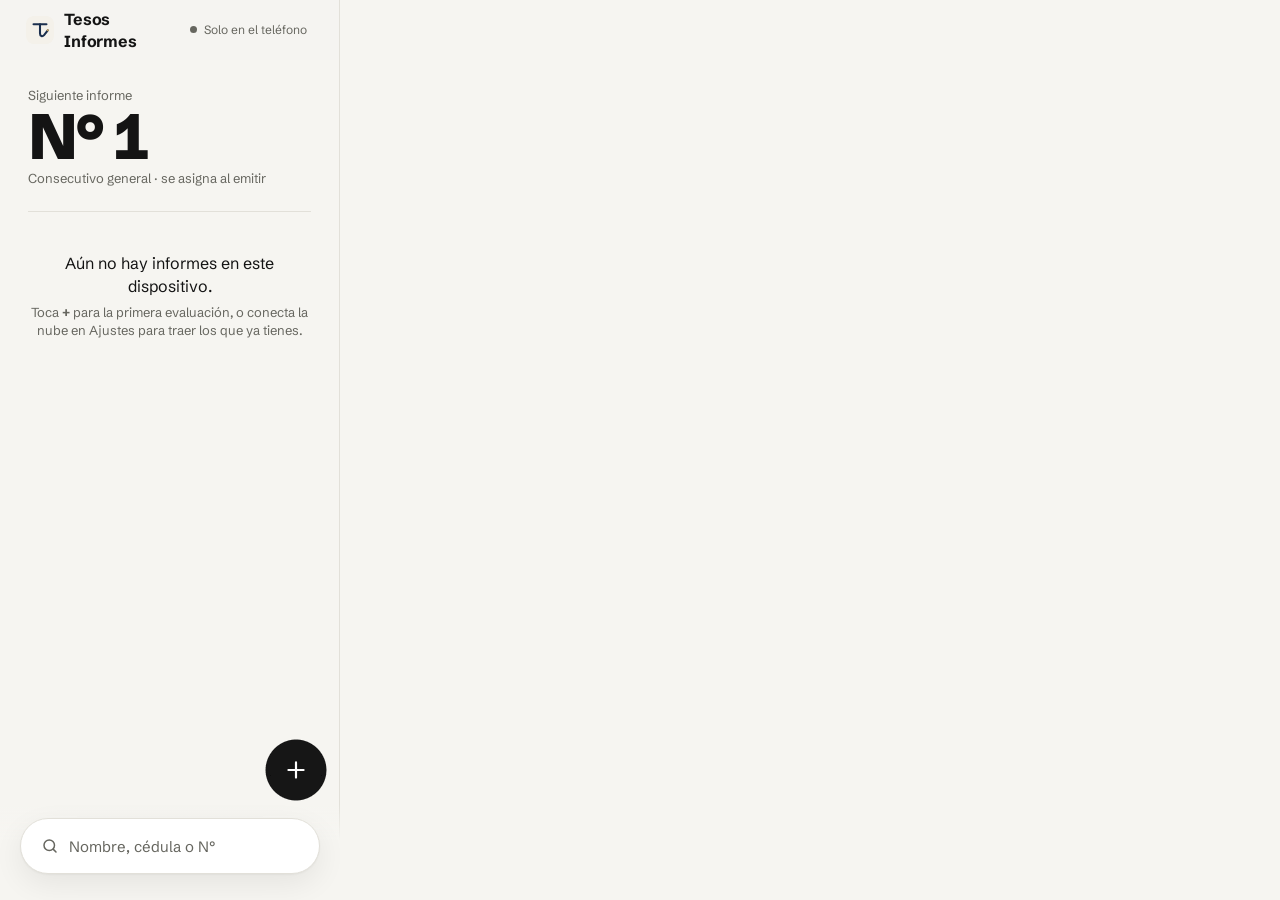
==== commit 5fb1f947: "La app nueva pasa a ser la principal; la clasica queda de respaldo - La raiz redirige a nueva/ (tamb" ====
--- a/index.html
+++ b/index.html
@@ -1,3965 +1,14 @@
-<!DOCTYPE html>
+<!doctype html>
 <html lang="es">
 <head>
-    <meta charset="UTF-8">
-    <!-- user-scalable=no: el pellizco descuadraba la interfaz. El zoom sobre el
-         informe existe igual, implementado en js/zoom-informe.js -->
-    <meta content="width=device-width, initial-scale=1.0, maximum-scale=1.0, user-scalable=no, viewport-fit=cover" name="viewport">
-    <title>Tesos CDA - Registro de Evaluaciones de Conducción</title>
-    
-    <!-- Google Fonts -->
-    <link href="https://fonts.googleapis.com" rel="preconnect">
-    <link crossorigin href="https://fonts.gstatic.com" rel="preconnect">
-    <link href="https://fonts.googleapis.com/css2?family=Inter:wght@400;500;600;700&family=Outfit:wght@600;700;800&display=swap" rel="stylesheet">
-    <link href="https://fonts.googleapis.com/css2?family=Material+Symbols+Outlined:wght,FILL@100..700,0..1&display=swap" rel="stylesheet">
-    
-    <!-- Tailwind CSS with Forms and Container Queries -->
-    <script src="tailwind.js"></script>
-    <!-- ===== PWA + arquitectura local-first (capa de integración) ===== -->
-    <link rel="manifest" href="manifest.json">
-    <meta name="theme-color" content="#131415">
-    <link rel="icon" href="icons/icon-192.png">
-    <link rel="apple-touch-icon" href="icons/icon-192.png">
-    <script src="js/esquema-default.js"></script>
-    <script src="js/aprobacion.js"></script>
-    <script src="js/db.js"></script>
-    <script src="js/api.js"></script>
-    <script src="js/sync.js"></script>
-    <!-- ================================================================ -->
-    <script>
-        tailwind.config = {
-            darkMode: "class",
-            theme: {
-                extend: {
-                    colors: {
-                        "primary": "var(--primary)",
-                        "primary-hover": "var(--primary-hover)",
-                        "secondary": "var(--secondary)",
-                        "surface-container": "var(--panel-bg)",
-                        "surface-container-high": "var(--input-bg)",
-                        "on-surface": "var(--on-surface)",
-                        "on-surface-variant": "var(--on-surface-variant)",
-                        "outline-variant": "var(--outline-variant)",
-                        "background": "var(--bg-app)",
-                    },
-                    fontFamily: {
-                        display: ["Outfit", "sans-serif"],
-                        body: ["Inter", "sans-serif"]
-                    }
-                }
-            }
-        }
-    </script>
-    
-    <style>
-        /* CSS variables for light & dark neomorphic theme systems */
-        :root {
-            --primary: #799ced;
-            --primary-hover: #8aa4d6;
-            --primary-container: #d1fae5;
-            --secondary: #3b82f6;
-            --bg-app: #eef2f6;
-            --bg-gradient: linear-gradient(135deg, #eef2f6 0%, #dfe7f0 100%);
-            --panel-bg: #eef2f6;
-            --panel-border: rgba(255, 255, 255, 0.6);
-            --panel-shadow: 6px 6px 14px #d1d9e6, -6px -6px 14px #ffffff;
-            --panel-shadow-hover: 10px 10px 20px #cbd5e1, -10px -10px 20px #ffffff;
-            --panel-shadow-dark: #cbd5e1;
-            --panel-shadow-light: #ffffff;
-            --input-bg: #eef2f6;
-            --input-border: rgba(255, 255, 255, 0.4);
-            --input-shadow: inset 2px 2px 5px #d1d9e6, inset -3px -3px 6px #ffffff;
-            --input-focus-shadow: inset 1px 1px 3px #cbd5e1, inset -1px -1px 3px #ffffff, 0 0 0 2px rgba(121, 156, 237, 0.4);
-            --on-surface: #334155;
-            --on-surface-variant: #64748b;
-            --outline-variant: #cbd5e1;
-            --text-primary: #1e3a8a;
-            --btn-primary-bg: #9cb5eb;
-            --btn-primary-hover: #8aa4d6;
-            --btn-primary-shadow: 3px 3px 6px #b8c5d6, -3px -3px 6px #ffffff;
-            --btn-primary-active-shadow: inset 2px 2px 4px #7892c4, inset -2px -2px 4px #ffffff;
-        }
-
-        :root.dark {
-            --primary: #f5ab1a; /* Gold/yellow accent from image */
-            --primary-hover: #e09710;
-            --primary-container: #2d2619;
-            --secondary: #fbc02d;
-            --bg-app: #131415; /* Very dark charcoal/black from image */
-            --bg-gradient: linear-gradient(135deg, #131415 0%, #1e2022 100%);
-            --panel-bg: #1d1e20; /* Dark gray cards from image */
-            --panel-border: rgba(255, 255, 255, 0.05);
-            --panel-shadow: 6px 6px 14px #0b0c0c, -6px -6px 14px #2f3134; /* Light highlight is charcoal, dark shadow is pitch black */
-            --panel-shadow-hover: 10px 10px 20px #060606, -10px -10px 20px #373a3d;
-            --panel-shadow-dark: #0b0c0c;
-            --panel-shadow-light: #2f3134;
-            --input-bg: #151618;
-            --input-border: rgba(255, 255, 255, 0.02);
-            --input-shadow: inset 2px 2px 5px #0b0c0c, inset -2px -2px 5px #2f3134;
-            --input-focus-shadow: inset 1px 1px 3px #060606, inset -1px -1px 3px #2f3134, 0 0 0 2px rgba(245, 171, 26, 0.4);
-            --on-surface: #e2e8f0;
-            --on-surface-variant: #94a3b8;
-            --outline-variant: #2d3034;
-            --text-primary: #121313;
-            --btn-primary-bg: #f5ab1a;
-            --btn-primary-hover: #e09710;
-            --btn-primary-shadow: 3px 3px 6px #0b0c0c, -3px -3px 6px #2f3134;
-            --btn-primary-active-shadow: inset 2px 2px 4px #b87b0a, inset -2px -2px 4px #2f3134;
-        }
-
-        /* Hide scrollbars on ALL elements */
-        *::-webkit-scrollbar {
-            display: none;
-        }
-        * {
-            scrollbar-width: none;
-            box-sizing: border-box;
-        }
-        
-        body {
-            background-color: var(--bg-app);
-            color: var(--on-surface);
-            font-family: 'Inter', sans-serif;
-            overflow-x: hidden !important;
-        }
-
-        /* Smooth transitions for theme switching on main elements */
-        body, header, .neomorphic-panel, .input-glass, .neomorphic-btn, .neomorphic-btn-primary, .wizard-step-node, .wizard-progress-fill, .tab-btn-active, .tab-btn-inactive, .neomorphic-inset-panel {
-            transition: background-color 0.4s cubic-bezier(0.25, 0.8, 0.25, 1), 
-                        border-color 0.4s cubic-bezier(0.25, 0.8, 0.25, 1), 
-                        color 0.4s cubic-bezier(0.25, 0.8, 0.25, 1), 
-                        box-shadow 0.4s cubic-bezier(0.25, 0.8, 0.25, 1);
-        }
-
-        /* Abstract Premium Light Gradient Background */
-        .bg-light-gradient {
-            position: fixed;
-            top: 0;
-            left: 0;
-            width: 100%;
-            height: 100%;
-            z-index: -1;
-            background: var(--bg-gradient);
-            transition: background 0.3s ease;
-        }
-        
-        .bg-light-gradient::after {
-            content: '';
-            position: absolute;
-            top: -20%;
-            left: -20%;
-            width: 60%;
-            height: 60%;
-            background: radial-gradient(circle, rgba(121, 156, 237, 0.12) 0%, transparent 70%);
-            filter: blur(80px);
-        }
-
-        /* Neomorphic Outset Panels */
-        .neomorphic-panel {
-            background-color: var(--panel-bg);
-            border: 1px solid var(--panel-border);
-            box-shadow: var(--panel-shadow);
-            transition: all 0.3s cubic-bezier(0.4, 0, 0.2, 1);
-        }
-        
-        .neomorphic-panel:hover {
-            box-shadow: var(--panel-shadow-hover);
-        }
-
-        /* Form Inputs (Inset) */
-        .input-glass {
-            background-color: var(--input-bg) !important;
-            border: 1px solid var(--input-border) !important;
-            box-shadow: var(--input-shadow) !important;
-            color: var(--on-surface) !important;
-            transition: all 0.3s ease;
-        }
-        
-        .input-glass:focus {
-            box-shadow: var(--input-focus-shadow) !important;
-            border-color: rgba(121, 156, 237, 0.3) !important;
-            outline: none;
-        }
-        
-        .dark .input-glass:focus {
-            border-color: rgba(245, 171, 26, 0.3) !important;
-        }
-        
-        .input-glass::placeholder {
-            color: #64748b !important;
-            opacity: 0.85 !important;
-        }
-        
-        .dark .input-glass::placeholder {
-            color: #cbd5e1 !important;
-            opacity: 0.75 !important;
-        }
-
-        /* Floating profile avatar on top boundary of card */
-        #media-step-1 {
-            position: absolute;
-            top: -64px;
-            left: 50%;
-            transform: translateX(-50%);
-            z-index: 40;
-            transition: opacity 0.15s ease, filter 0.15s ease;
-        }
-
-        /* Maneuver Card and touch buttons design system */
-        .maneuver-card {
-            background-color: var(--panel-bg);
-            border: 1px solid var(--panel-border);
-            box-shadow: var(--panel-shadow);
-            transition: background-color 0.4s cubic-bezier(0.25, 0.8, 0.25, 1),
-                        border-color 0.4s cubic-bezier(0.25, 0.8, 0.25, 1),
-                        box-shadow 0.4s cubic-bezier(0.25, 0.8, 0.25, 1);
-        }
-        .maneuver-card:hover {
-            box-shadow: var(--panel-shadow-hover);
-        }
-        
-        .maneuver-card-title {
-            color: var(--on-surface);
-            font-weight: 600;
-            font-size: 0.75rem; /* text-xs */
-            line-height: 1.25;
-            transition: color 0.4s ease;
-        }
-        .dark .maneuver-card-title {
-            color: #ffffff;
-        }
-
-        /* Maneuver Card states and background overlays */
-        .maneuver-card.is-approved {
-            background-color: rgba(46, 204, 113, 0.06) !important;
-            border-color: rgba(46, 204, 113, 0.2) !important;
-        }
-        .dark .maneuver-card.is-approved {
-            background-color: rgba(46, 204, 113, 0.12) !important;
-            border-color: rgba(46, 204, 113, 0.3) !important;
-        }
-        
-        .maneuver-card.is-failed {
-            background-color: rgba(231, 76, 60, 0.06) !important;
-            border-color: rgba(231, 76, 60, 0.2) !important;
-        }
-        .dark .maneuver-card.is-failed {
-            background-color: rgba(231, 76, 60, 0.12) !important;
-            border-color: rgba(231, 76, 60, 0.3) !important;
-        }
-
-        /* Large Touch Target Buttons (WCAG 48px compliance) */
-        .maneuver-btn {
-            width: 3rem !important; /* 48px */
-            height: 3rem !important; /* 48px */
-            border-radius: 9999px;
-            display: flex;
-            align-items: center;
-            justify-content: center;
-            transition: transform 0.4s cubic-bezier(0.25, 0.8, 0.25, 1),
-                        opacity 0.4s cubic-bezier(0.25, 0.8, 0.25, 1),
-                        background-color 0.4s cubic-bezier(0.25, 0.8, 0.25, 1),
-                        border-color 0.4s cubic-bezier(0.25, 0.8, 0.25, 1),
-                        box-shadow 0.4s cubic-bezier(0.25, 0.8, 0.25, 1);
-        }
-
-        /* Approved state details */
-        .maneuver-card.is-approved .btn-approve {
-            transform: scale(1.15);
-            opacity: 1;
-            background-color: #d1e7dd !important;
-            color: #0f5132 !important;
-            border-color: #a3cfbb !important;
-            box-shadow: inset 1px 1px 3px rgba(15,81,50,0.15), 2px 2px 4px var(--panel-shadow-dark);
-        }
-        .dark .maneuver-card.is-approved .btn-approve {
-            background-color: #113c23 !important;
-            color: #4edea3 !important;
-            border-color: #2e7d32 !important;
-        }
-        .maneuver-card.is-approved .btn-fail {
-            opacity: 0.2;
-        }
-
-        /* Failed state details */
-        .maneuver-card.is-failed .btn-fail {
-            transform: scale(1.15);
-            opacity: 1;
-            background-color: #f8d7da !important;
-            color: #842029 !important;
-            border-color: #f5c2c7 !important;
-            box-shadow: inset 1px 1px 3px rgba(132,32,41,0.15), 2px 2px 4px var(--panel-shadow-dark);
-        }
-        .dark .maneuver-card.is-failed .btn-fail {
-            background-color: #661c24 !important;
-            color: #ea868f !important;
-            border-color: #b71c1c !important;
-        }
-        .maneuver-card.is-failed .btn-approve {
-            opacity: 0.2;
-        }
-
-        /* Selector "Tipo de informe" (paso 1) */
-        .formato-selector {
-            display: grid;
-            grid-template-columns: repeat(3, minmax(0, 1fr));
-            gap: 10px;
-        }
-        .formato-op {
-            display: flex;
-            align-items: center;
-            gap: 8px;
-            min-height: 52px;
-            padding: 8px 10px;
-            border-radius: 14px;
-            background-color: var(--panel-bg);
-            border: 1px solid var(--panel-border);
-            box-shadow: 3px 3px 7px var(--panel-shadow-dark), -3px -3px 7px var(--panel-shadow-light);
-            color: var(--on-surface-variant);
-            text-align: left;
-            transition: box-shadow 0.2s ease, color 0.2s ease, transform 0.12s ease;
-        }
-        .formato-op:active { transform: scale(0.97); }
-        .formato-op .material-symbols-outlined { font-size: 22px; flex-shrink: 0; }
-        .formato-op-txt { display: flex; flex-direction: column; line-height: 1.15; min-width: 0; }
-        .formato-op-txt strong { font-size: 13px; color: var(--on-surface); white-space: nowrap; overflow: hidden; text-overflow: ellipsis; }
-        .formato-op-txt small { font-size: 10px; font-weight: 600; }
-        .formato-op.is-activo {
-            box-shadow: var(--input-shadow);
-            background-color: var(--input-bg);
-            color: var(--primary);
-        }
-        .formato-op.is-activo .formato-op-txt strong { color: var(--primary); }
-        .formato-op.is-pronto { opacity: 0.55; }
-        .formato-op.is-pronto small { text-transform: uppercase; letter-spacing: 0.04em; }
-        @media (max-width: 420px) {
-            .formato-selector { gap: 6px; }
-            .formato-op { flex-direction: column; justify-content: center; text-align: center; gap: 2px; padding: 8px 4px; }
-            .formato-op-txt { align-items: center; }
-        }
-        .dark .formato-op { border-color: transparent; }
-
-        /* Neomorphic Inset Panel */
-        .neomorphic-inset-panel {
-            background-color: var(--input-bg);
-            border: 1px solid var(--input-border);
-            box-shadow: var(--input-shadow);
-        }
-
-        /* Utility border class to prevent Tailwind fallback issues */
-        .border-panel-border {
-            border-color: var(--panel-border) !important;
-        }
-
-        /* Neomorphic Outset Card (protruding 3D shape) */
-        .neomorphic-card-outset {
-            background-color: var(--panel-bg);
-            border: 1px solid var(--panel-border);
-            box-shadow: var(--panel-shadow);
-            transition: background-color 0.3s cubic-bezier(0.25, 0.8, 0.25, 1),
-                        border-color 0.3s cubic-bezier(0.25, 0.8, 0.25, 1),
-                        box-shadow 0.3s cubic-bezier(0.25, 0.8, 0.25, 1);
-        }
-        .neomorphic-card-outset:hover {
-            box-shadow: var(--panel-shadow-hover);
-        }
-
-        /* Dark mode overrides: remove borders to let neomorphic shadow do the 3D work */
-        .dark .neomorphic-card-outset,
-        .dark .maneuver-card,
-        .dark .neomorphic-inset-panel,
-        .dark .neomorphic-panel,
-        .dark #floating-menu {
-            border-color: transparent !important;
-        }
-
-        /* Neomorphic Floating Action Button Custom Style */
-        #fab-menu-btn {
-            box-shadow: 4px 4px 10px var(--panel-shadow-dark), -4px -4px 10px var(--panel-shadow-light) !important;
-            border: 1px solid rgba(255, 255, 255, 0.4) !important;
-        }
-        .dark #fab-menu-btn {
-            border-color: transparent !important;
-            box-shadow: 4px 4px 10px var(--panel-shadow-dark), -4px -4px 10px var(--panel-shadow-light) !important;
-        }
-
-        /* Remove blue tap highlight on mobile browsers */
-        button, a, .neomorphic-switch-track, .view-switcher-container button {
-            -webkit-tap-highlight-color: transparent;
-        }
-
-        /* Neomorphic Chip (Normal and Active States) */
-        .neomorphic-chip {
-            background-color: var(--panel-bg);
-            color: var(--on-surface-variant);
-            border: 1px solid var(--panel-border);
-            box-shadow: 3px 3px 6px var(--panel-shadow-dark), -3px -3px 6px var(--panel-shadow-light);
-            transition: all 0.3s cubic-bezier(0.25, 0.8, 0.25, 1);
-        }
-        .neomorphic-chip:hover {
-            color: var(--on-surface);
-            box-shadow: 4px 4px 8px var(--panel-shadow-dark), -4px -4px 8px var(--panel-shadow-light);
-            transform: translateY(-1px);
-        }
-        .neomorphic-chip:active {
-            transform: translateY(0);
-        }
-        
-        /* Active Inset state */
-        .neomorphic-chip.is-active {
-            background-color: var(--panel-bg) !important;
-            box-shadow: inset 2px 2px 5px var(--panel-shadow-dark), inset -2px -2px 5px var(--panel-shadow-light) !important;
-            border-color: var(--outline-variant) !important;
-        }
-
-        /* Accent Colors on active chips */
-        #btn-chip-obs-1.is-active, #btn-chip-concl-1.is-active {
-            color: #10b981 !important; /* Green active */
-        }
-        #btn-chip-obs-2.is-active, #btn-chip-concl-2.is-active {
-            color: #f59e0b !important; /* Orange active */
-        }
-        
-        select.input-glass option {
-            background-color: var(--panel-bg);
-            color: var(--on-surface);
-        }
-
-        /* Custom Range Slider */
-        input[type=range] {
-            -webkit-appearance: none;
-            width: 100%;
-            background: transparent;
-        }
-        
-        input[type=range]::-webkit-slider-thumb {
-            -webkit-appearance: none;
-            height: 18px;
-            width: 18px;
-            border-radius: 50%;
-            background: var(--primary);
-            cursor: pointer;
-            margin-top: -6px;
-            box-shadow: 2px 2px 5px var(--panel-shadow-dark), -2px -2px 5px var(--panel-shadow-light);
-            border: 2px solid var(--panel-bg);
-            transition: transform 0.1s ease, background-color 0.3s ease;
-        }
-
-        input[type=range]::-webkit-slider-thumb:active {
-            transform: scale(1.2);
-        }
-        
-        input[type=range]::-webkit-slider-runnable-track {
-            width: 100%;
-            height: 6px;
-            cursor: pointer;
-            background: var(--bg-app);
-            box-shadow: inset 1px 1px 3px var(--panel-shadow-dark), inset -1px -1px 3px var(--panel-shadow-light);
-            border-radius: 9999px;
-            transition: background-color 0.3s ease;
-        }
-
-        /* Tab Switching */
-        .tab-btn-active {
-            background-color: var(--primary-container) !important;
-            color: var(--primary) !important;
-            box-shadow: inset 1px 1px 3px var(--panel-shadow-light), 3px 3px 6px var(--panel-shadow-dark), -3px -3px 6px var(--panel-shadow-light) !important;
-            border-color: var(--panel-border) !important;
-        }
-        
-        .dark .tab-btn-active {
-            color: var(--primary) !important;
-        }
-
-        .tab-btn-inactive {
-            color: var(--on-surface-variant);
-            border-color: transparent;
-        }
-        .tab-btn-inactive:hover {
-            background-color: rgba(121, 156, 237, 0.08);
-            color: var(--on-surface);
-        }
-        
-        .dark .tab-btn-inactive:hover {
-            background-color: rgba(245, 171, 26, 0.08);
-        }
-
-        /* Section Heading Divider */
-        .heading-divider {
-            position: relative;
-            padding-bottom: 0.5rem;
-            margin-bottom: 1.5rem;
-        }
-        .heading-divider::after {
-            content: '';
-            position: absolute;
-            bottom: 0;
-            left: 0;
-            width: 32px;
-            height: 2.5px;
-            background-color: var(--primary);
-            border-radius: 2px;
-            box-shadow: 0 0 8px rgba(121, 156, 237, 0.4);
-            transition: background-color 0.3s ease;
-        }
-        
-        .dark .heading-divider::after {
-            box-shadow: 0 0 8px rgba(245, 171, 26, 0.4);
-        }
-        
-        .heading-divider-blue::after {
-            background-color: var(--secondary);
-            box-shadow: 0 0 8px rgba(59, 130, 246, 0.4);
-        }
-
-        /* Preview Sheets Simulation */
-        .preview-wrapper {
-            width: 100%;
-            overflow-x: auto;
-            padding: 10px;
-            display: flex;
-            justify-content: center;
-        }
-        
-        .preview-page {
-            width: 800px;
-            min-width: 800px;
-            min-height: 1128px; /* A4 Ratio */
-            background-color: #ffffff;
-            color: #1e293b;
-            box-shadow: 8px 8px 24px rgba(163, 177, 198, 0.4), -8px -8px 24px #ffffff;
-            border: 1px solid #e2e8f0;
-            /* Márgenes medidos en el PDF de referencia: ~23mm arriba, ~9mm a los lados */
-            padding: 88px 34px 50px;
-            position: relative;
-            flex-shrink: 0;
-        }
-        
-        .dark .preview-page {
-            box-shadow: 8px 8px 24px rgba(0, 0, 0, 0.5), -8px -8px 24px rgba(255, 255, 255, 0.02);
-        }
-
-        /* Focus highlight */
-        *:focus-visible {
-            outline: none !important;
-        }
-        
-        /* Smooth grid columns transition on PC using flexbox layout shift */
-        @media (min-width: 1024px) {
-            .grid-split-container {
-                display: flex !important;
-                flex-direction: row !important;
-                align-items: start !important;
-                gap: 0 !important;
-                width: 100% !important;
-                transition: gap 0.5s cubic-bezier(0.25, 0.8, 0.25, 1);
-            }
-            .grid-split-container.split-active {
-                gap: 2rem !important;
-            }
-            
-            #form-container {
-                width: 100% !important;
-                max-width: 48rem !important; /* centered by default, matching user preference */
-                margin-left: auto !important;
-                margin-right: auto !important;
-                flex-shrink: 0 !important;
-                transition: width 0.5s cubic-bezier(0.25, 0.8, 0.25, 1), 
-                            max-width 0.5s cubic-bezier(0.25, 0.8, 0.25, 1), 
-                            margin 0.5s cubic-bezier(0.25, 0.8, 0.25, 1);
-            }
-            
-            .grid-split-container.split-active #form-container {
-                /* 42% + 58% ya suman el 100%: si además hay un gap de 2rem, el
-                   conjunto se pasa del ancho disponible y aparece scroll
-                   horizontal. Cada panel cede la mitad del hueco. */
-                width: calc(42% - 1rem) !important;
-                max-width: calc(42% - 1rem) !important;
-                margin-left: 0 !important;
-                margin-right: 0 !important;
-            }
-            
-            #preview-container {
-                width: 0 !important;
-                max-width: 0 !important;
-                opacity: 0 !important;
-                overflow: hidden !important;
-                visibility: hidden !important;
-                pointer-events: none !important;
-                flex-shrink: 0 !important;
-                transition: width 0.5s cubic-bezier(0.25, 0.8, 0.25, 1), 
-                            max-width 0.5s cubic-bezier(0.25, 0.8, 0.25, 1), 
-                            opacity 0.4s ease, 
-                            visibility 0.4s ease;
-            }
-            
-            .grid-split-container.split-active #preview-container {
-                width: calc(58% - 1rem) !important;
-                max-width: calc(58% - 1rem) !important;
-                opacity: 1 !important;
-                visibility: visible !important;
-                pointer-events: auto !important;
-                
-                /* Restore sticky scroll container logic for PDF navigation */
-                position: sticky !important;
-                top: 96px !important;
-                max-height: calc(100vh - 140px) !important;
-                overflow-y: auto !important;
-                padding-bottom: 20px !important;
-            }
-        }
-
-        /* View Switcher sliding pill */
-        .view-switcher-container {
-            position: relative;
-            display: flex;
-            align-items: center;
-        }
-        
-        .view-switcher-pill {
-            position: absolute;
-            top: 4px;
-            bottom: 4px;
-            left: 4px;
-            width: 110px;
-            background-color: var(--primary-container);
-            box-shadow: inset 1px 1px 3px var(--panel-shadow-light), 3px 3px 6px var(--panel-shadow-dark), -3px -3px 6px var(--panel-shadow-light);
-            border: 1px solid var(--panel-border);
-            border-radius: 9999px;
-            transition: transform 0.35s cubic-bezier(0.25, 0.8, 0.25, 1);
-            z-index: 1;
-        }
-        
-        @media (min-width: 640px) {
-            .view-switcher-pill {
-                width: 130px;
-            }
-        }
-
-        /* Wizard styles */
-        .wizard-step {
-            transition: opacity 0.25s ease-in-out;
-        }
-        
-        .wizard-step-node {
-            width: 36px;
-            height: 36px;
-            border-radius: 50%;
-            display: flex;
-            align-items: center;
-            justify-content: center;
-            font-weight: 600;
-            font-size: 14px;
-            background: var(--panel-bg);
-            box-shadow: 3px 3px 6px var(--panel-shadow-dark), -3px -3px 6px var(--panel-shadow-light);
-            color: var(--on-surface-variant);
-            transition: all 0.3s ease;
-            position: relative;
-            z-index: 10;
-        }
-        
-        .wizard-step-node.active {
-            background: var(--primary);
-            color: var(--text-primary);
-            box-shadow: 0 0 0 3px rgba(121, 156, 237, 0.25), 3px 3px 6px var(--panel-shadow-dark), -3px -3px 6px var(--panel-shadow-light);
-        }
-        
-        .dark .wizard-step-node.active {
-            box-shadow: 0 0 0 3px rgba(245, 171, 26, 0.25), 3px 3px 6px var(--panel-shadow-dark), -3px -3px 6px var(--panel-shadow-light);
-        }
-        
-        .wizard-step-node.completed {
-            background: #e2f5ec;
-            color: #0f5132;
-            box-shadow: inset 1px 1px 3px rgba(255,255,255,0.6), 3px 3px 6px var(--panel-shadow-dark), -3px -3px 6px var(--panel-shadow-light);
-        }
-        
-        .dark .wizard-step-node.completed {
-            background: #113c23;
-            color: #4edea3;
-            box-shadow: inset 1px 1px 3px rgba(0,0,0,0.5), 3px 3px 6px var(--panel-shadow-dark), -3px -3px 6px var(--panel-shadow-light);
-        }
-        
-        .wizard-progress-bar {
-            height: 4px;
-            background: var(--outline-variant);
-            box-shadow: inset 1px 1px 2px rgba(0,0,0,0.05);
-            border-radius: 2px;
-            position: absolute;
-            top: 50%;
-            transform: translateY(-50%);
-            left: 0;
-            right: 0;
-            z-index: 1;
-        }
-        
-        .wizard-progress-fill {
-            height: 100%;
-            background: var(--primary);
-            border-radius: 2px;
-            transition: width 0.3s ease;
-            width: 0%;
-        }
-
-        /* Neomorphic Buttons */
-        .neomorphic-btn {
-            background-color: var(--panel-bg);
-            color: var(--on-surface-variant);
-            border: 1px solid var(--panel-border);
-            box-shadow: 3px 3px 6px var(--panel-shadow-dark), -3px -3px 6px var(--panel-shadow-light);
-            transition: all 0.2s ease;
-        }
-        
-        .neomorphic-btn:hover {
-            color: var(--on-surface);
-            box-shadow: 4px 4px 8px var(--panel-shadow-dark), -4px -4px 8px var(--panel-shadow-light);
-            transform: translateY(-1px);
-        }
-        
-        .neomorphic-btn:active {
-            box-shadow: inset 2px 2px 4px var(--panel-shadow-dark), inset -2px -2px 4px var(--panel-shadow-light);
-            transform: translateY(0);
-        }
-        
-        .neomorphic-btn-primary {
-            background-color: var(--btn-primary-bg);
-            color: var(--text-primary);
-            border: 1px solid var(--panel-border);
-            box-shadow: var(--btn-primary-shadow);
-            font-weight: 700;
-        }
-        
-        .neomorphic-btn-primary:hover {
-            background-color: var(--primary-hover);
-            color: var(--text-primary);
-            box-shadow: var(--btn-primary-shadow);
-        }
-        
-        .neomorphic-btn-primary:active {
-            box-shadow: var(--btn-primary-active-shadow);
-        }
-
-        /* Custom Switch */
-        .neomorphic-switch-track {
-            background: var(--panel-bg);
-            box-shadow: inset 2px 2px 5px var(--panel-shadow-dark), inset -2px -2px 5px var(--panel-shadow-light);
-            border-radius: 100px;
-            width: 52px;
-            height: 28px;
-            position: relative;
-            cursor: pointer;
-        }
-        .neomorphic-switch-thumb {
-            width: 22px;
-            height: 22px;
-            background: var(--panel-bg);
-            box-shadow: 2px 2px 5px var(--panel-shadow-dark), -2px -2px 5px var(--panel-shadow-light);
-            border-radius: 50%;
-            position: absolute;
-            top: 3px;
-            left: 3px;
-            transition: all 0.25s cubic-bezier(0.4, 0, 0.2, 1);
-            display: flex;
-            align-items: center;
-            justify-content: center;
-            color: #eab308;
-            font-size: 14px;
-        }
-
-        /* Responsive Layouts */
-        @media (max-width: 1023px) {
-            main {
-                margin-top: 8.5rem !important;
-            }
-            .preview-page {
-                transform: scale(0.9);
-                transform-origin: top center;
-            }
-        }
-        
-        @media (min-width: 1024px) {
-            main {
-                max-width: 1440px;
-            }
-            #preview-container {
-                position: sticky;
-                top: 88px;
-                max-height: calc(100vh - 120px);
-                overflow-y: auto;
-                padding-bottom: 20px;
-            }
-        }
-
-
-        /* ==========================================================================
-           INFORME — estilo fiel al PDF de referencia (CDA JOSE DAVID BURBANO ANDRADE)
-           Paleta muestreada pixel a pixel del PDF final que Mario entrega al cliente.
-           Sin el logo del cliente, por decisión suya.
-
-           OJO: varios elementos reciben su className desde JS (updatePreviewData,
-           renderPreviewManeuverCard, adjustPrevBarColor). Por eso aquí se estiliza
-           por ID + la clase de Tailwind que el JS usa como señal de estado
-           (bg-green-600 = aprobado, bg-red-600 = reprobado, etc.) con !important.
-           Así el estilo sobrevive a cada repintado sin tocar una línea de lógica.
-           ========================================================================== */
-        .preview-page {
-            --inf-navy: #0D2841;        /* rieles y título del encabezado */
-            --inf-navy-card: #1F3A72;   /* cabecera de tarjetas y Prueba Teórica */
-            --inf-navy-deep: #0A3040;   /* cabecera Conclusiones / Observaciones */
-            --inf-azul: #163D63;        /* nombre y títulos de sección */
-            --inf-azul-pill: #074699;   /* pastillas de datos */
-            --inf-verde: #00AF50;       /* APROBADO */
-            --inf-verde-barra: #4EA72D; /* barras de la prueba teórica */
-            --inf-verde-badge: #7CC57C;
-            --inf-rojo: #C62828;
-            --inf-panel: #F1F2F1;       /* fondo de paneles */
-            --inf-panel-2: #F2F2F2;
-            --inf-borde: #D8D9D8;
-            --inf-tenue: #828282;
-            --inf-sombra: 0 2px 10px rgba(13, 40, 65, 0.10), 0 1px 3px rgba(13, 40, 65, 0.06);
-        }
-
-        /* --- Encabezado con rieles --- */
-        .inf-cab { display: flex; align-items: center; gap: 10px; margin-bottom: 20px; }
-        .inf-riel { flex: 1; height: 3px; background: var(--inf-navy); border-radius: 2px; }
-        .inf-cab-titulo {
-            font-weight: 800; font-size: 12.5px; line-height: 1.25; text-align: center;
-            color: var(--inf-navy); text-transform: uppercase; letter-spacing: -0.01em;
-            max-width: 500px;
-        }
-        .inf-folio { font-size: 15px; font-weight: 700; color: #4b5563; min-width: 34px; text-align: right; }
-        .inf-oculto { display: none !important; }
-
-        /* --- Paneles con profundidad (el relieve del Excel) --- */
-        .inf-panel {
-            background: var(--inf-panel); border-radius: 16px;
-            box-shadow: var(--inf-sombra); margin-bottom: 16px;
-        }
-
-        /* --- Panel del participante --- */
-        .inf-participante { padding: 16px 22px 20px; }
-        .inf-fecha {
-            display: flex; align-items: center; justify-content: flex-end; gap: 7px;
-            font-size: 11px; color: #374151; font-weight: 500; margin-bottom: 6px;
-        }
-        .inf-fecha .material-symbols-outlined { font-size: 17px; color: #6b7280; }
-        .inf-part-fila { display: flex; align-items: center; gap: 24px; }
-        .inf-foto {
-            width: 132px; height: 132px; border-radius: 50%; overflow: hidden; flex-shrink: 0;
-            background: #dfe3e6; display: flex; align-items: center; justify-content: center;
-            color: #9aa3ab; box-shadow: inset 0 0 0 1px rgba(0,0,0,.05);
-        }
-        .inf-foto img { width: 100%; height: 100%; object-fit: cover; }
-        .inf-part-datos { flex: 1; min-width: 0; }
-        .inf-nombre {
-            font-size: 25px; font-weight: 800; color: var(--inf-azul);
-            line-height: 1.1; letter-spacing: -0.02em; text-transform: uppercase;
-        }
-        .inf-cedula-fila { display: flex; align-items: center; gap: 10px; margin-top: 7px; }
-        .inf-cedula-fila .material-symbols-outlined { font-size: 20px; color: #4b5563; }
-        .inf-cedula-fila span:last-child { font-size: 13px; color: #1f2937; font-weight: 500; }
-        .inf-sep { height: 2px; background: #344B5F; border: 0; margin: 9px 0 13px; border-radius: 1px; }
-        .inf-campos { display: grid; grid-template-columns: 1fr 1fr; gap: 13px 20px; }
-        .inf-campo { display: flex; align-items: center; gap: 11px; font-size: 12.5px; color: #1f2937; }
-        .inf-campo .material-symbols-outlined { font-size: 21px; color: #374151; flex-shrink: 0; }
-
-        /* --- Panel de licencias / multas / vigencia / resultado --- */
-        .inf-resumen { padding: 16px 20px; display: flex; align-items: center; gap: 14px; }
-        .inf-res-bloque { display: flex; flex-direction: column; gap: 9px; }
-        .inf-res-bloque.inf-centrado { flex: 1; align-items: center; text-align: center; }
-        .inf-lic-fila { display: flex; align-items: center; gap: 9px; }
-        .inf-chip {
-            display: inline-flex; align-items: center; gap: 6px;
-            background: var(--inf-panel); border: 1px solid var(--inf-borde);
-            border-radius: 7px; padding: 3px 11px; font-size: 10px; font-weight: 800;
-            color: var(--inf-navy-card); text-transform: uppercase; letter-spacing: .03em;
-            box-shadow: 0 1px 3px rgba(13,40,65,.10);
-        }
-        .inf-chip .material-symbols-outlined { font-size: 15px; }
-        .inf-lic-fecha { font-size: 11.5px; color: #1f2937; font-weight: 500; }
-        .inf-res-tit {
-            font-size: 13px; font-weight: 800; color: var(--inf-navy);
-            text-transform: uppercase; letter-spacing: .01em;
-        }
-        /* Pastilla azul (vigencia). Solo textContent desde JS: se estiliza directo. */
-        #prev-vigencia, .inf-pill-azul {
-            display: inline-block; background: var(--inf-azul-pill); color: #fff;
-            border-radius: 6px; padding: 4px 20px; font-size: 11px; font-weight: 600;
-            box-shadow: 0 1px 3px rgba(7,70,153,.30);
-        }
-        /* Multas: el JS reescribe className -> se engancha en su clase de estado */
-        #prev-multas-val {
-            display: inline-block !important; border-radius: 6px !important;
-            padding: 4px 20px !important; font-size: 11px !important; font-weight: 600 !important;
-            box-shadow: 0 1px 3px rgba(7,70,153,.30);
-        }
-        #prev-multas-val.bg-blue-100 { background: var(--inf-azul-pill) !important; color: #fff !important; }
-        #prev-multas-val.bg-red-100  { background: var(--inf-rojo) !important; color: #fff !important; }
-        /* Resultado general */
-        #prev-res-general {
-            display: inline-block !important; border-radius: 8px !important;
-            padding: 9px 30px !important; font-size: 13px !important; font-weight: 800 !important;
-            letter-spacing: .04em !important; color: #fff !important;
-            box-shadow: 0 2px 6px rgba(0,0,0,.18) !important;
-        }
-        #prev-res-general.bg-green-600 { background: var(--inf-verde) !important; }
-        #prev-res-general.bg-red-600   { background: var(--inf-rojo) !important; }
-
-        /* --- Tarjetas de vehículos --- */
-        .inf-tarjetas { display: grid; grid-template-columns: repeat(4, 1fr); gap: 17px; margin-bottom: 18px; }
-        .inf-tarjeta {
-            background: #fff; border-radius: 12px; overflow: hidden;
-            box-shadow: var(--inf-sombra); display: flex; flex-direction: column;
-        }
-        .inf-tarjeta-cab {
-            background: var(--inf-navy-card); color: #fff; padding: 8px 11px;
-            display: flex; justify-content: space-between; align-items: center;
-        }
-        .inf-tarjeta-cab span:first-child {
-            font-size: 12px; font-weight: 800; text-transform: uppercase; letter-spacing: .02em;
-        }
-        .inf-tarjeta-cab .material-symbols-outlined { font-size: 18px; }
-        .inf-lista { padding: 10px 11px 8px; flex: 1; display: flex; flex-direction: column; gap: 5px; }
-        .inf-lista li { font-size: 9.5px; color: #374151; gap: 6px; }
-        /* Cono de tránsito en blanco y negro. Va como SVG incrustado (data URI) y
-           no como fuente de íconos: así se imprime igual aunque no haya red. */
-        .inf-lista li > span:first-child { display: flex; align-items: center; gap: 6px; }
-        .inf-lista li > span:first-child::before {
-            content: ''; flex-shrink: 0; width: 9px; height: 11px;
-            background-image: url("data:image/svg+xml,%3Csvg xmlns='http://www.w3.org/2000/svg' viewBox='0 0 12 14'%3E%3Cpath d='M5.05 1.1h1.9l2.75 10.1H2.3z' fill='%231f2937'/%3E%3Crect x='3.15' y='5' width='5.7' height='1.5' fill='%23ffffff'/%3E%3Crect x='2.5' y='8' width='7' height='1.5' fill='%23ffffff'/%3E%3Crect x='0.9' y='11.2' width='10.2' height='1.9' rx='.6' fill='%231f2937'/%3E%3C/svg%3E");
-            background-size: contain; background-repeat: no-repeat; background-position: center bottom;
-        }
-        .inf-lista li > span:last-child { font-size: 10px; line-height: 1; }
-        .inf-tarjeta-pie { background: #fff; padding: 0 11px 10px; }
-        .inf-tarjeta-lbl {
-            font-size: 7.5px; font-weight: 700; color: var(--inf-tenue);
-            text-transform: uppercase; letter-spacing: .05em; margin-bottom: 2px;
-        }
-        #prev-res-carro, #prev-res-motocarro, #prev-res-cuatrimoto, #prev-res-moto {
-            background: transparent !important; border: 0 !important; padding: 0 !important;
-            text-align: left !important; font-size: 12px !important; font-weight: 800 !important;
-            letter-spacing: .02em !important;
-        }
-        #prev-res-carro.text-green-600, #prev-res-motocarro.text-green-600,
-        #prev-res-cuatrimoto.text-green-600, #prev-res-moto.text-green-600 { color: var(--inf-verde) !important; }
-        #prev-res-carro.text-red-600, #prev-res-motocarro.text-red-600,
-        #prev-res-cuatrimoto.text-red-600, #prev-res-moto.text-red-600 { color: var(--inf-rojo) !important; }
-
-        /* --- Bloques con cabecera oscura (Conclusiones / Observaciones / Teórica) --- */
-        .inf-bloque { border-radius: 14px; overflow: hidden; box-shadow: var(--inf-sombra); margin-bottom: 16px; }
-        .inf-bloque-cab {
-            color: #fff; padding: 11px 20px; font-size: 12.5px; font-weight: 800;
-            text-transform: uppercase; letter-spacing: .04em;
-        }
-        .inf-bloque-cab.inf-deep { background: var(--inf-navy-deep); }
-        .inf-bloque-cab.inf-card { background: var(--inf-navy-card); }
-        .inf-bloque-cuerpo { background: var(--inf-panel); padding: 18px 22px; font-size: 12px; color: #1f2937; line-height: 1.65; }
-
-        /* --- Firmas --- */
-        .inf-firmas { display: flex; gap: 40px; padding: 34px 8px 0; }
-        .inf-firma { flex: 1; }
-        .inf-firma-linea { height: 54px; border-bottom: 1.5px solid #4b5563; margin-bottom: 6px; }
-        .inf-firma-nombre { font-size: 11.5px; font-weight: 800; color: #111827; text-transform: uppercase; }
-        .inf-firma-rol { font-size: 9.5px; color: #374151; text-transform: uppercase; margin-top: 3px; }
-        .inf-firma-doc { font-size: 9.5px; color: #111827; font-weight: 700; margin-top: 2px; }
-        .inf-firma-ci { font-size: 9.5px; color: #374151; margin-top: 1px; }
-
-        /* --- Pie de página --- */
-        .inf-pie {
-            position: absolute; bottom: 22px; left: 50px; right: 50px;
-            display: flex; align-items: center; justify-content: center;
-            font-size: 10px; color: var(--inf-tenue);
-        }
-        .inf-pie-num {
-            position: absolute; right: 0; display: flex; align-items: center; gap: 4px;
-            font-weight: 700; color: #374151;
-        }
-        .inf-pie-num .material-symbols-outlined { font-size: 13px; }
-
-        /* --- Prueba teórica --- */
-        .inf-teoria-metricas { display: grid; grid-template-columns: repeat(4, 1fr); }
-        .inf-metrica { padding: 0 16px; text-align: center; }
-        .inf-metrica + .inf-metrica { border-left: 1px solid var(--inf-borde); }
-        .inf-metrica-lbl { font-size: 11px; color: #1f2937; padding-bottom: 8px; border-bottom: 1.5px solid #6b7280; display: block; }
-        .inf-metrica-val { font-size: 13px; font-weight: 700; color: #111827; padding-top: 9px; display: block; }
-        #prev-res-teoria {
-            display: inline-block !important; border-radius: 5px !important;
-            padding: 3px 16px !important; font-size: 10px !important; font-weight: 800 !important;
-            letter-spacing: .04em !important; color: #fff !important; margin-top: 9px;
-        }
-        #prev-res-teoria.bg-green-100 { background: var(--inf-verde) !important; }
-        #prev-res-teoria.bg-red-100   { background: var(--inf-rojo) !important; }
-        .inf-barras { display: grid; grid-template-columns: 1fr 1fr auto; gap: 9px 26px; align-items: center; margin-top: 20px; }
-        .inf-barra-fila { display: flex; align-items: center; gap: 11px; }
-        .inf-barra-lbl { flex: 0 0 128px; text-align: right; font-size: 10px; color: #4b5563; text-transform: uppercase; letter-spacing: .01em; }
-        .inf-barra-pista { flex: 1; height: 7px; background: var(--inf-panel-2); border-radius: 4px; overflow: hidden; box-shadow: inset 0 1px 2px rgba(0,0,0,.06); }
-        [id^="prev-bar-"] { height: 100%; border-radius: 4px; }
-        [id^="prev-bar-"].bg-green-500 { background: var(--inf-verde-barra) !important; }
-        [id^="prev-bar-"].bg-amber-500 { background: #E8A33D !important; }
-        [id^="prev-bar-"].bg-red-500   { background: var(--inf-rojo) !important; }
-        .inf-badge-pct {
-            grid-row: span 2; align-self: center; background: var(--inf-verde-badge); color: #fff;
-            border-radius: 6px; padding: 8px 10px; font-size: 13px; font-weight: 800;
-            box-shadow: 0 2px 5px rgba(0,0,0,.15); text-align: center;
-        }
-
-        /* --- Evidencias --- */
-        .inf-evidencias { position: relative; margin-top: 34px; }
-        .inf-marca-agua {
-            position: absolute; top: -22px; left: 0; right: 0; text-align: center;
-            font-size: 132px; font-weight: 800; color: #ECEDEC; letter-spacing: .06em;
-            line-height: 1; pointer-events: none; user-select: none; z-index: 0;
-        }
-        .inf-ev-titulo { position: relative; z-index: 1; display: flex; align-items: center; gap: 16px; margin-bottom: 26px; }
-        .inf-ev-titulo span {
-            font-size: 23px; font-weight: 800; color: var(--inf-azul);
-            text-transform: uppercase; letter-spacing: -0.01em;
-        }
-        .inf-ev-riel { flex: 1; height: 2px; background: var(--inf-navy); }
-        .inf-ev-grid { position: relative; z-index: 1; display: grid; grid-template-columns: repeat(4, 1fr); gap: 17px; }
-        .inf-ev-foto {
-            aspect-ratio: 3 / 5; border-radius: 12px; overflow: hidden; background: var(--inf-panel);
-            box-shadow: var(--inf-sombra); display: flex; align-items: center; justify-content: center;
-            color: #b6bcc2;
-        }
-        .inf-ev-foto img { width: 100%; height: 100%; object-fit: cover; }
-
-        /* En impresión las sombras y colores deben conservarse (si no, se pierde el relieve) */
-        @media print {
-            .inf-panel, .inf-tarjeta, .inf-bloque, .inf-ev-foto, .inf-chip,
-            #prev-res-general, #prev-vigencia, #prev-multas-val, .inf-badge-pct {
-                -webkit-print-color-adjust: exact; print-color-adjust: exact;
-            }
-        }
-
-
-        /* ==========================================================================
-           MENÚ "+" GOOEY (barra inferior móvil) — ver js/menu-gooey.js
-           Los círculos se funden gracias al filtro SVG #goo-filtro, que sube el
-           contraste SOLO del canal alfa. Los íconos viven en una capa aparte,
-           sin filtrar, para que no salgan borrosos.
-           ========================================================================== */
-        .goo-svg { position: absolute; width: 0; height: 0; pointer-events: none; }
-
-        .goo-menu {
-            position: fixed; right: 20px; bottom: 96px;
-            width: 56px; height: 56px; z-index: 60;
-        }
-        /* En móvil el botón va por encima de la barra inferior (76 px). A partir
-           de tablet esa barra no existe, así que baja a su sitio natural. */
-        @media (min-width: 768px) { .goo-menu { bottom: 24px; right: 24px; } }
-        /* El menú gooey es el menú de la app en TODOS los tamaños: móvil,
-           tablet y escritorio. El FAB de hamburguesa se retiró. */
-
-        .goo-capa { position: absolute; inset: 0; filter: url(#goo-filtro); }
-        .goo-botones { position: absolute; inset: 0; }
-
-        .goo-blob {
-            position: absolute; inset: 0; border-radius: 50%;
-            background: var(--primary);
-            transform: translate3d(0, 0, 0) scale(0.5);
-            transition: transform 0.42s cubic-bezier(0.34, 1.5, 0.5, 1);
-            transition-delay: var(--goo-retardo, 0ms);
-        }
-        .goo-blob-principal { transform: none; transition: none; }
-
-        .goo-btn {
-            position: absolute; inset: 0; border: 0; padding: 0;
-            display: flex; align-items: center; justify-content: center;
-            /* Círculo propio: si el navegador no resuelve el filtro SVG, el menú
-               sigue viéndose como botones redondos en vez de desaparecer. */
-            background: var(--primary); border-radius: 50%;
-            color: #1b1c1e; cursor: pointer;
-            transform: translate3d(0, 0, 0) scale(0.5);
-            opacity: 0; pointer-events: none;
-            transition: transform 0.42s cubic-bezier(0.34, 1.5, 0.5, 1), opacity 0.2s ease;
-            transition-delay: var(--goo-retardo, 0ms);
-        }
-        .goo-btn .material-symbols-outlined { font-size: 24px; }
-        .goo-principal {
-            transform: none; opacity: 1; pointer-events: auto;
-            box-shadow: 0 6px 18px rgba(0, 0, 0, .32);
-            transition: transform 0.35s cubic-bezier(0.34, 1.5, 0.5, 1);
-        }
-        .goo-abierto .goo-principal { transform: rotate(45deg); }
-        /* En un submenú el botón central es "volver": no debe girar */
-        .goo-abierto.goo-en-submenu .goo-principal { transform: none; }
-
-        /* Etiqueta al lado de cada satélite (el menú debe explicarse solo) */
-        .goo-etiqueta {
-            position: absolute; right: 100%; margin-right: 12px; white-space: nowrap;
-            background: var(--panel-bg); color: var(--on-surface);
-            border: 1px solid var(--panel-border);
-            padding: 6px 12px; border-radius: 9px; font-size: 12.5px; font-weight: 600;
-            box-shadow: 0 3px 10px rgba(0, 0, 0, .28);
-            opacity: 0; transform: translateX(8px);
-            transition: opacity .2s ease, transform .2s ease;
-            transition-delay: var(--goo-retardo, 0ms);
-            pointer-events: none;
-        }
-        .goo-abierto .goo-etiqueta { opacity: 1; transform: translateX(0); }
-
-        /* :not(...) es imprescindible: sin él, esta regla (misma especificidad y
-           posterior) le robaría el transform al botón principal, que no tiene
-           --goo-y y acabaría con transform: none (sin girar). */
-        .goo-abierto .goo-blob:not(.goo-blob-principal) { transform: translate3d(0, var(--goo-y), 0) scale(1); }
-        .goo-abierto .goo-btn:not(.goo-principal) { transform: translate3d(0, var(--goo-y), 0) scale(1); opacity: 1; pointer-events: auto; }
-
-        @media (prefers-reduced-motion: reduce) {
-            .goo-blob, .goo-btn, .goo-principal, .goo-etiqueta { transition-duration: 0.01ms; transition-delay: 0ms; }
-        }
-
-        /* ==========================================================================
-           CÁMARA CON GUÍA DE ENCUADRE — ver js/camara.js
-           El marco tiene la MISMA proporción que el recorte final, y el vídeo lo
-           llena con object-fit: cover. Lo que se ve dentro del marco es
-           exactamente lo que queda guardado.
-           ========================================================================== */
-        .cam-capa {
-            position: fixed; inset: 0; z-index: 200; background: #08090a;
-            display: flex; flex-direction: column; align-items: center; justify-content: center;
-            gap: 20px; padding: 20px;
-        }
-        .cam-marco {
-            position: relative; overflow: hidden; border-radius: 16px;
-            background: #000; flex-shrink: 1; min-height: 0;
-        }
-        .cam-marco-1-1 { width: min(84vw, 58vh); aspect-ratio: 1 / 1; }
-        .cam-marco-3-5 { height: min(62vh, 120vw); aspect-ratio: 3 / 5; }
-        .cam-video { width: 100%; height: 100%; object-fit: cover; display: block; }
-        .cam-espejo { transform: scaleX(-1); }
-
-        /* Oscurece lo que quedará FUERA de la foto */
-        .cam-mascara { position: absolute; inset: 0; pointer-events: none; }
-        .cam-mascara-redonda {
-            border-radius: 50%;
-            box-shadow: 0 0 0 2000px rgba(0, 0, 0, 0.55);
-        }
-        /* Borde de la guía */
-        .cam-guia {
-            position: absolute; inset: 0; pointer-events: none;
-            border: 2px solid rgba(255, 255, 255, 0.92); border-radius: 14px;
-        }
-        .cam-guia-redonda { border-radius: 50%; border-style: dashed; }
-
-        .cam-ayuda {
-            color: #e6e8ea; font-size: 13px; text-align: center; max-width: 320px;
-            line-height: 1.45; opacity: .9;
-        }
-        .cam-barra { display: flex; align-items: center; gap: 34px; }
-        .cam-disparo {
-            width: 68px; height: 68px; border-radius: 50%; cursor: pointer;
-            background: #fff; border: 4px solid rgba(255, 255, 255, 0.35);
-            box-shadow: 0 0 0 3px #08090a inset;
-        }
-        .cam-disparo:active { transform: scale(0.94); }
-        .cam-sec {
-            width: 48px; height: 48px; border-radius: 50%; cursor: pointer;
-            background: rgba(255, 255, 255, 0.12); border: 0; color: #fff;
-            display: flex; align-items: center; justify-content: center;
-        }
-        .cam-sec .material-symbols-outlined { font-size: 24px; }
-
-        /* Hoja de opciones: cámara o galería */
-        .cam-opciones {
-            position: fixed; inset: 0; z-index: 200; background: rgba(0, 0, 0, 0.5);
-            display: flex; align-items: flex-end; justify-content: center; padding: 16px;
-        }
-        .cam-opciones-caja {
-            background: var(--panel-bg); border: 1px solid var(--panel-border);
-            border-radius: 20px; padding: 14px; width: 100%; max-width: 420px;
-            box-shadow: 0 -8px 30px rgba(0, 0, 0, 0.35);
-        }
-        .cam-opciones-tit {
-            font-size: 12px; font-weight: 700; text-transform: uppercase; letter-spacing: .06em;
-            color: var(--on-surface); opacity: .6; padding: 6px 10px 12px;
-        }
-        .cam-opcion {
-            width: 100%; display: flex; align-items: center; gap: 14px; cursor: pointer;
-            background: var(--surface-container, transparent); border: 1px solid var(--panel-border);
-            border-radius: 14px; padding: 14px 16px; margin-bottom: 10px;
-            color: var(--on-surface); text-align: left; font-size: 15px;
-        }
-        .cam-opcion .material-symbols-outlined { font-size: 26px; color: var(--primary); }
-        .cam-opcion b { display: block; font-weight: 600; }
-        .cam-opcion small { display: block; font-size: 12px; opacity: .65; margin-top: 2px; }
-        .cam-opcion-cancelar { justify-content: center; margin-bottom: 0; opacity: .75; }
-
-        /* --- Firmas del informe (extraídas del PDF de referencia) --- */
-        .inf-firma-linea {
-            display: flex; align-items: flex-end; justify-content: center;
-            overflow: hidden;
-        }
-        .inf-firma-linea img { max-height: 100%; max-width: 90%; object-fit: contain; }
-
-
-        /* --- Diálogo de confirmación de salida (js/salida.js) --- */
-        .salir-capa {
-            position: fixed; inset: 0; z-index: 300; background: rgba(0, 0, 0, .55);
-            display: flex; align-items: center; justify-content: center; padding: 22px;
-        }
-        .salir-caja {
-            background: var(--panel-bg); color: var(--on-surface);
-            border: 1px solid var(--panel-border); border-radius: 20px;
-            padding: 26px 22px 20px; max-width: 340px; width: 100%; text-align: center;
-            box-shadow: 0 18px 50px rgba(0, 0, 0, .45);
-        }
-        .salir-icono .material-symbols-outlined { font-size: 42px; color: var(--primary); }
-        .salir-caja h3 { font-size: 18px; font-weight: 700; margin: 10px 0 6px; }
-        .salir-caja p { font-size: 13.5px; opacity: .75; line-height: 1.5; margin-bottom: 20px; }
-        .salir-botones { display: flex; gap: 10px; }
-        .salir-botones-col { flex-direction: column; }
-        .borrador-caja p b { font-weight: 700; }
-        .salir-botones button {
-            flex: 1; padding: 12px; border-radius: 12px; font-size: 14px; font-weight: 700;
-            cursor: pointer; border: 1px solid var(--panel-border);
-        }
-        .salir-no { background: transparent; color: var(--on-surface); }
-        .salir-si { background: var(--primary); color: #1b1c1e; border-color: transparent; }
-
-        /* Mientras el informe está ampliado, el dedo mueve la hoja y no la página */
-        .preview-wrapper { touch-action: pan-y; }
-        body.informe-ampliado .preview-wrapper { touch-action: none; }
-        /* El resto de la app no necesita gestos de zoom */
-        body { touch-action: pan-x pan-y; }
-
-
-        /* --- Casilla "¿Vigencia?" junto a la fecha de prueba --- */
-        .vig-check { display: inline-flex; align-items: center; gap: 9px; cursor: pointer; user-select: none; }
-        .vig-check input { position: absolute; opacity: 0; width: 0; height: 0; }
-        .vig-check-caja {
-            width: 24px; height: 24px; border-radius: 8px; flex-shrink: 0;
-            border: 1.5px solid var(--outline-variant); background: var(--input-bg);
-            display: flex; align-items: center; justify-content: center;
-            transition: background-color .18s ease, border-color .18s ease;
-        }
-        .vig-check-caja .material-symbols-outlined {
-            font-size: 18px; color: #1b1c1e;
-            transform: scale(0.4); opacity: 0;
-            transition: transform .18s cubic-bezier(.34,1.56,.64,1), opacity .14s ease;
-        }
-        .vig-check input:checked + .vig-check-caja { background: var(--primary); border-color: var(--primary); }
-        .vig-check input:checked + .vig-check-caja .material-symbols-outlined { transform: scale(1); opacity: 1; }
-        .vig-check input:focus-visible + .vig-check-caja { outline: 2px solid var(--primary); outline-offset: 2px; }
-        .vig-check-txt { font-size: 12px; font-weight: 700; text-transform: uppercase; letter-spacing: .04em; color: var(--on-surface-variant, var(--on-surface)); }
-
-        /* --- Indicador deslizante de las pestañas de vehículo ---
-           El recuadro activo es UN solo elemento que se desplaza con transform,
-           en vez de que cada botón encienda y apague su propio fondo (que es lo
-           que hacía que el selector "se teletransportara"). */
-        .veh-tabs { position: relative; }
-        .veh-indicador {
-            position: absolute; top: 4px; bottom: 4px; left: 0;
-            width: 0; border-radius: 8px; z-index: 0; pointer-events: none;
-            background-color: var(--primary-container);
-            box-shadow: inset 1px 1px 3px var(--panel-shadow-light), 3px 3px 6px var(--panel-shadow-dark), -3px -3px 6px var(--panel-shadow-light);
-            border: 1px solid var(--panel-border);
-            transform: translateX(0);
-            transition: transform .38s cubic-bezier(.34, 1.4, .5, 1), width .38s cubic-bezier(.34, 1.4, .5, 1);
-        }
-        .veh-tabs > button { position: relative; z-index: 1; }
-        /* Con el indicador dibujando el fondo, el botón activo solo aporta el color
-           del texto: si además pintara su propio fondo se verían dos recuadros. */
-        .veh-tabs > button.tab-btn-active { background: transparent !important; box-shadow: none !important; border-color: transparent !important; }
-        @media (prefers-reduced-motion: reduce) { .veh-indicador { transition: none; } }
-
-        /* Mientras el scroll manda sobre la foto del paso 1, la transition CSS
-           debe callarse (si no, cada frame arranca una transición nueva). */
-        #media-step-1.avatar-animando { transition: none; will-change: opacity, transform, filter; }
-
-        /* El menú de hamburguesa queda oculto en todas las pantallas: su sitio lo
-           ocupa el botón "+". No se borra del HTML porque contiene ids que el JS
-           necesita (save-db-btn, save-spinner, menu-delete-btn, menu-theme-icon…);
-           borrarlos rompería el guardado y el modo edición. */
-        #fab-dock { display: none !important; }
-
-        /* Print media styling */
-        @media print {
-            header, .fixed, #qr-modal, #search-modal {
-                display: none !important;
-            }
-            /* El badge de sincronización y el menú flotante los inyecta el JS con
-               position:fixed en línea, sin la clase .fixed, así que la regla de
-               arriba no los alcanzaba y salían impresos sobre el informe. */
-            #int-badge, #int-config, #goo-menu, .goo-svg, .cam-capa, .cam-opciones,
-            #mobile-bottom-nav, #toast-container {
-                display: none !important;
-            }
-            #form-container {
-                display: none !important;
-            }
-            main {
-                margin: 0 !important;
-                padding: 0 !important;
-                max-width: none !important;
-                background: #ffffff !important;
-            }
-            main > div.grid-split-container {
-                display: block !important;
-                margin: 0 !important;
-                padding: 0 !important;
-            }
-            #preview-container {
-                display: block !important;
-                position: static !important;
-                max-height: none !important;
-                overflow: visible !important;
-                width: 100% !important;
-                max-width: none !important;
-                opacity: 1 !important;
-                visibility: visible !important;
-                pointer-events: auto !important;
-                padding: 0 !important;
-            }
-            #preview-view {
-                display: flex !important;
-                flex-direction: column !important;
-                gap: 0 !important;
-                padding: 0 !important;
-            }
-            .preview-wrapper {
-                display: block !important;
-                overflow: visible !important;
-                padding: 0 !important;
-                height: auto !important;
-            }
-            .preview-page {
-                width: 100% !important;
-                min-width: 0 !important;
-                min-height: auto !important;
-                box-shadow: none !important;
-                border: none !important;
-                margin: 0 !important;
-                padding: 23mm 9mm 13mm !important;
-                transform: none !important;
-                page-break-after: always;
-                break-after: page;
-            }
-            .preview-wrapper:last-of-type .preview-page {
-                page-break-after: auto;
-                break-after: auto;
-            }
-            .preview-page * {
-                -webkit-print-color-adjust: exact;
-                print-color-adjust: exact;
-            }
-            @page {
-                size: A4;
-                margin: 0;
-            }
-        }
-    </style>
+<meta charset="utf-8">
+<meta name="viewport" content="width=device-width, initial-scale=1">
+<title>Tesos Informes</title>
+<meta http-equiv="refresh" content="0; url=nueva/">
+<script>location.replace('nueva/' + location.hash);</script>
+<style>body{margin:0;background:#F6F5F1;font-family:system-ui,sans-serif;display:grid;place-items:center;min-height:100vh;color:#141414}</style>
 </head>
-<body class="font-body min-h-screen pb-32">
-    <!-- Filtro del menú gooey: sube el contraste SOLO del canal alfa, así los
-         círculos se funden sin que los colores de la app se alteren. -->
-    <svg class="goo-svg" aria-hidden="true"><defs><filter id="goo-filtro"><feGaussianBlur in="SourceGraphic" stdDeviation="7" result="difuminado"/><feColorMatrix in="difuminado" mode="matrix" values="1 0 0 0 0  0 1 0 0 0  0 0 1 0 0  0 0 0 18 -7" result="goo"/><feComposite in="SourceGraphic" in2="goo" operator="atop"/></filter></defs></svg>
-    <!-- Background Blur Layer -->
-    <div class="bg-light-gradient"></div>
-
-    <!-- Header Navigation -->
-    <header class="bg-background/80 backdrop-blur-md border-b border-outline-variant/50 shadow-sm dark:shadow-none fixed top-0 w-full z-50 transition-all duration-300">
-        <div class="max-w-container-max mx-auto px-4 md:px-6 py-3 md:py-4 flex justify-between items-center gap-4">
-            
-            <!-- Branding (Left) -->
-            <div class="flex items-center gap-2 md:gap-3 order-1 w-auto">
-                <span class="material-symbols-outlined text-primary text-2xl md:text-3xl font-semibold">shield_with_heart</span>
-                <h1 class="font-display text-xl md:text-2xl text-on-surface tracking-tighter font-bold">Tesos <span class="text-primary">CDA</span></h1>
-            </div>
-
-            <!-- Record Navigation Arrows & View Switcher (Middle) -->
-            <div class="flex items-center gap-3 order-2">
-                <!-- Navigation Arrows -->
-                <div class="flex items-center bg-surface-container p-1 rounded-full shadow-[inset_2px_2px_5px_var(--panel-shadow-dark),_inset_-2px_-2px_5px_var(--panel-shadow-light)] border border-white/40 dark:border-outline-variant">
-                    <button onclick="navigateRecords(-1)" type="button" class="w-12 h-12 md:w-8 md:h-8 rounded-full flex items-center justify-center text-on-surface-variant hover:text-primary transition-all active:scale-90" title="Registro Anterior">
-                        <span class="material-symbols-outlined text-lg font-bold">chevron_left</span>
-                    </button>
-                    <span id="record-nav-indicator" class="text-[10px] font-extrabold text-primary px-2 min-w-[55px] text-center select-none uppercase tracking-wider">NUEVO</span>
-                    <button onclick="navigateRecords(1)" type="button" class="w-12 h-12 md:w-8 md:h-8 rounded-full flex items-center justify-center text-on-surface-variant hover:text-primary transition-all active:scale-90" title="Registro Siguiente">
-                        <span class="material-symbols-outlined text-lg font-bold">chevron_right</span>
-                    </button>
-                </div>
-
-                <!-- View Tabs Switches (Sliding Pill) - Desktop Only -->
-                <div class="view-switcher-container bg-surface-container p-1 rounded-full shadow-[inset_2px_2px_5px_var(--panel-shadow-dark),_inset_-2px_-2px_5px_var(--panel-shadow-light)] border border-white/40 dark:border-outline-variant relative select-none hidden md:flex">
-                    <div id="view-tab-pill" class="view-switcher-pill"></div>
-                    <button id="view-form-btn" onclick="switchView('form')" type="button" class="relative z-10 w-[110px] sm:w-[130px] py-1.5 sm:py-2 text-xs md:text-sm font-bold transition-all flex items-center gap-1.5 sm:gap-2 justify-center text-primary">
-                        <span class="material-symbols-outlined text-[16px] md:text-lg">edit_document</span>
-                        Formulario
-                    </button>
-                    <button id="view-preview-btn" onclick="switchView('preview')" type="button" class="relative z-10 w-[110px] sm:w-[130px] py-1.5 sm:py-2 text-xs md:text-sm font-semibold transition-all flex items-center gap-1.5 sm:gap-2 justify-center text-on-surface-variant">
-                        <span class="material-symbols-outlined text-[16px] md:text-lg">visibility</span>
-                        Vista Previa
-                    </button>
-                </div>
-            </div>
-
-            <!-- Header Actions (Right - Hidden on mobile) -->
-            <div class="hidden lg:flex items-center justify-end gap-2 md:gap-3 order-3 w-auto">
-                <button onclick="generateQR()" class="neomorphic-btn px-3 md:px-4 py-2 rounded-full transition-all flex items-center gap-1.5 md:gap-2 text-primary font-semibold text-xs md:text-sm">
-                    <span class="material-symbols-outlined text-[16px] md:text-lg">qr_code_scanner</span>
-                    <span>Conectar</span>
-                </button>
-                <button onclick="openSearch()" class="neomorphic-btn px-3 md:px-4 py-2 rounded-full transition-all flex items-center gap-1.5 md:gap-2 text-secondary font-semibold text-xs md:text-sm">
-                    <span class="material-symbols-outlined text-[16px] md:text-lg">search</span>
-                    <span>Buscar</span>
-                </button>
-                <button onclick="nuevoRegistro()" class="neomorphic-btn px-3 md:px-4 py-2 rounded-full transition-all flex items-center gap-1.5 md:gap-2 text-on-surface-variant font-semibold text-xs md:text-sm">
-                    <span class="material-symbols-outlined text-[16px] md:text-lg">restart_alt</span>
-                    <span>Nuevo</span>
-                </button>
-                <!-- Theme Toggle Button -->
-                <button id="theme-toggle-btn" onclick="toggleTheme()" class="neomorphic-btn w-10 h-10 rounded-full flex items-center justify-center text-amber-500 font-semibold" title="Cambiar Tema">
-                    <span class="material-symbols-outlined text-lg" id="theme-icon">dark_mode</span>
-                </button>
-                <div class="w-10 h-10 rounded-full overflow-hidden border border-outline-variant shadow-inner">
-                    <div class="w-full h-full bg-surface-container flex items-center justify-center text-primary font-bold shadow-[inset_1px_1px_3px_#cbd5e1]">
-                        <span class="material-symbols-outlined">engineering</span>
-                    </div>
-                </div>
-            </div>
-            
-        </div>
-    </header>
-
-    <!-- ========================================================================= -->
-    <!-- QR MODAL -->
-    <!-- ========================================================================= -->
-    <div id="qr-modal" class="hidden fixed inset-0 z-[70] flex items-center justify-center p-4">
-        <div class="absolute inset-0 bg-black/30 backdrop-blur-sm" onclick="closeQR()"></div>
-        <div class="neomorphic-panel rounded-3xl w-full max-w-sm relative z-10 flex flex-col items-center text-center p-8 border-white/60">
-            <h2 class="font-display text-2xl text-on-surface font-bold mb-2">Conectar Móvil</h2>
-            <p class="text-sm text-on-surface-variant mb-6">Escanea este código con la cámara de tu celular para abrir la app.</p>
-            <div class="bg-white p-4 rounded-2xl shadow-[8px_8px_16px_rgba(163,177,198,0.3),_-8px_-8px_16px_#ffffff] mb-6">
-                <img id="qr-image" src="" alt="QR Code" class="w-48 h-48 object-contain">
-            </div>
-            <p id="qr-url-text" class="text-xs text-on-surface-variant/70 font-mono break-all mb-6 max-w-full px-4"></p>
-            <button onclick="closeQR()" class="w-full neomorphic-btn font-bold py-3 rounded-xl transition-all">
-                Cerrar
-            </button>
-        </div>
-    </div>
-
-    <!-- ========================================================================= -->
-    <!-- SEARCH / EDIT MODAL -->
-    <!-- ========================================================================= -->
-    <div id="search-modal" class="hidden fixed inset-0 z-[60] flex items-start justify-center p-4 sm:p-10">
-        <div class="absolute inset-0 bg-black/30 backdrop-blur-sm" onclick="closeSearch()"></div>
-        <div class="neomorphic-panel rounded-2xl w-full max-w-2xl relative z-10 mt-16 flex flex-col max-h-[75vh]">
-            <div class="p-6 border-b border-outline-variant/50 flex items-center gap-3">
-                <span class="material-symbols-outlined text-secondary">search</span>
-                <input id="search-input" oninput="filterRecords()" type="text" placeholder="Buscar por nombre, cédula, empresa o ID..." class="input-glass rounded-xl p-3 flex-1 text-on-surface font-body">
-                <button onclick="closeSearch()" class="w-10 h-10 rounded-full neomorphic-btn flex items-center justify-center text-on-surface-variant">
-                    <span class="material-symbols-outlined">close</span>
-                </button>
-            </div>
-            <div id="search-results" class="overflow-y-auto p-3 flex flex-col gap-2">
-                <!-- Filled by JS -->
-            </div>
-            <div class="p-3 border-t border-outline-variant/50 text-center text-xs text-on-surface-variant font-medium">
-                <span id="search-count">0</span> registros · haz clic en uno para editarlo
-            </div>
-        </div>
-    </div>
-
-    <!-- Main Workspace Container -->
-    <main class="max-w-container-max mx-auto px-4 sm:px-6 mt-40">
-
-
-
-        <!-- SPLIT CONTAINER -->
-        <div id="grid-split-container" class="grid-split-container grid grid-cols-1 lg:grid-cols-12 gap-8 items-start mb-16">
-            
-            <!-- LEFT PANEL: WIZARD FORM -->
-            <div id="form-container" class="col-span-12 flex flex-col gap-6">
-                
-                <!-- Wizard Card with steps -->
-                <div class="neomorphic-panel rounded-3xl p-5 sm:p-6 flex flex-col gap-6 w-full relative">
-                    
-                    <!-- Spacer for floating avatar (Step 1 only) -->
-                    <div id="wizard-avatar-spacer" class="h-16 transition-all duration-300"></div>
-
-                    <!-- Wizard Header: Progress Indicator -->
-                    <div class="relative flex items-center justify-between mb-1 px-2">
-                        <!-- Step indicators -->
-                        <button onclick="goToStep(1)" type="button" class="wizard-step-node active" id="step-node-1">1</button>
-                        <button onclick="goToStep(2)" type="button" class="wizard-step-node" id="step-node-2">2</button>
-                        <button onclick="goToStep(3)" type="button" class="wizard-step-node" id="step-node-3">3</button>
-                        <button onclick="goToStep(4)" type="button" class="wizard-step-node" id="step-node-4">4</button>
-                        <div class="wizard-progress-bar">
-                            <div id="wizard-progress-fill" class="wizard-progress-fill"></div>
-                        </div>
-                    </div>
-                    
-                    <!-- Labels for steps -->
-                    <div class="flex justify-between text-[10px] sm:text-xs font-semibold text-on-surface-variant dark:text-slate-200 px-1 border-b border-outline-variant/40 dark:border-outline-variant pb-4 mb-1">
-                        <span class="text-left w-16">Datos</span>
-                        <span class="text-center w-16">Teoría</span>
-                        <span class="text-center w-16">Práctica</span>
-                        <span class="text-right w-16">Notas</span>
-                    </div>
-
-                    <!-- Contextual Media Slot (Top of Wizard) -->
-                    <div id="wizard-media-slot" class="w-full flex justify-center py-2 transition-all">
-                        <!-- Step 1 Media: Profile Photo (1:1) -->
-                        <div id="media-step-1" class="flex flex-col items-center">
-                            <div onclick="selectImage('profile')" class="w-32 h-32 rounded-full border border-dashed border-outline-variant flex flex-col items-center justify-center bg-surface-container cursor-pointer hover:border-primary hover:bg-[#cbd5e1]/10 transition-all shadow-inner group relative overflow-hidden">
-                                <img id="img-profile-preview" class="hidden w-full h-full object-cover">
-                                <div id="img-profile-placeholder" class="flex flex-col items-center justify-center text-center">
-                                    <span class="material-symbols-outlined text-2xl text-on-surface-variant group-hover:text-primary mb-1">add_a_photo</span>
-                                    <span class="text-[10px] text-on-surface-variant group-hover:text-primary font-semibold">Foto Perfil (1:1)</span>
-                                </div>
-                            </div>
-                            <span class="text-[10px] text-on-surface-variant mt-2 font-semibold">Toca la foto para subir o cambiar</span>
-                        </div>
-
-                        <!-- Step 2 Media: Theory Gauge / Dashboard -->
-                        <div id="media-step-2" class="hidden flex-col items-center justify-center w-full px-6 py-2">
-                            <div class="neomorphic-card-outset flex items-center gap-4 w-full p-4 rounded-2xl transition-all duration-300">
-                                <div class="w-16 h-16 rounded-full bg-surface-container border border-outline-variant/10 shadow-[inset_2px_2px_4px_var(--panel-shadow-dark),_inset_-2px_-2px_4px_var(--panel-shadow-light)] flex flex-col items-center justify-center text-primary font-bold transition-all duration-300">
-                                    <span id="wizard-theory-avg" class="font-display font-extrabold text-lg leading-none">100%</span>
-                                </div>
-                                <div class="flex-1">
-                                    <h4 class="text-sm font-bold text-on-surface">Resultado Teórico</h4>
-                                    <p id="wizard-theory-status" class="text-xs font-semibold text-green-600 uppercase mt-0.5">APROBADO</p>
-                                    <div class="w-full bg-background h-2 rounded-full mt-2 overflow-hidden shadow-[inset_1px_1px_3px_rgba(0,0,0,0.2)] transition-all duration-300">
-                                        <div id="wizard-theory-progress" class="bg-[#10b981] h-full rounded-full transition-all" style="width: 100%;"></div>
-                                    </div>
-                                </div>
-                            </div>
-                        </div>
-                        
-                        <!-- Step 3 Media: 4 Evidence Slots (Grid 3:5) -->
-                        <div id="media-step-3" class="hidden flex-col items-center w-full px-4">
-                            <div class="grid grid-cols-4 gap-3 w-full">
-                                <div onclick="selectImage('ev1')" class="aspect-[3/5] rounded-xl border border-dashed border-outline-variant flex flex-col items-center justify-center bg-surface-container cursor-pointer hover:border-primary hover:bg-[#cbd5e1]/10 transition-all p-1 text-center group shadow-inner relative overflow-hidden">
-                                    <img id="img-ev1-preview" class="hidden w-full h-full object-cover rounded-lg">
-                                    <div id="img-ev1-placeholder" class="flex flex-col items-center justify-center text-center">
-                                        <span class="material-symbols-outlined text-lg text-on-surface-variant group-hover:text-primary mb-1">photo_camera</span>
-                                        <span class="text-[9px] text-on-surface-variant group-hover:text-primary font-medium leading-none">Evidencia 1</span>
-                                    </div>
-                                </div>
-                                
-                                <div onclick="selectImage('ev2')" class="aspect-[3/5] rounded-xl border border-dashed border-outline-variant flex flex-col items-center justify-center bg-surface-container cursor-pointer hover:border-primary hover:bg-[#cbd5e1]/10 transition-all p-1 text-center group shadow-inner relative overflow-hidden">
-                                    <img id="img-ev2-preview" class="hidden w-full h-full object-cover rounded-lg">
-                                    <div id="img-ev2-placeholder" class="flex flex-col items-center justify-center text-center">
-                                        <span class="material-symbols-outlined text-lg text-on-surface-variant group-hover:text-primary mb-1">photo_camera</span>
-                                        <span class="text-[9px] text-on-surface-variant group-hover:text-primary font-medium leading-none">Evidencia 2</span>
-                                    </div>
-                                </div>
-                                
-                                <div onclick="selectImage('ev3')" class="aspect-[3/5] rounded-xl border border-dashed border-outline-variant flex flex-col items-center justify-center bg-surface-container cursor-pointer hover:border-primary hover:bg-[#cbd5e1]/10 transition-all p-1 text-center group shadow-inner relative overflow-hidden">
-                                    <img id="img-ev3-preview" class="hidden w-full h-full object-cover rounded-lg">
-                                    <div id="img-ev3-placeholder" class="flex flex-col items-center justify-center text-center">
-                                        <span class="material-symbols-outlined text-lg text-on-surface-variant group-hover:text-primary mb-1">photo_camera</span>
-                                        <span class="text-[9px] text-on-surface-variant group-hover:text-primary font-medium leading-none">Evidencia 3</span>
-                                    </div>
-                                </div>
-                                
-                                <div onclick="selectImage('ev4')" class="aspect-[3/5] rounded-xl border border-dashed border-outline-variant flex flex-col items-center justify-center bg-surface-container cursor-pointer hover:border-primary hover:bg-[#cbd5e1]/10 transition-all p-1 text-center group shadow-inner relative overflow-hidden">
-                                    <img id="img-ev4-preview" class="hidden w-full h-full object-cover rounded-lg">
-                                    <div id="img-ev4-placeholder" class="flex flex-col items-center justify-center text-center">
-                                        <span class="material-symbols-outlined text-lg text-on-surface-variant group-hover:text-primary mb-1">photo_camera</span>
-                                        <span class="text-[9px] text-on-surface-variant group-hover:text-primary font-medium leading-none">Evidencia 4</span>
-                                    </div>
-                                </div>
-                            </div>
-                            <span class="text-[10px] text-on-surface-variant mt-2 font-semibold">Toca cualquier cuadro para subir evidencia</span>
-                        </div>
-
-                        <!-- Step 4 Media: Quick overall status summary -->
-                        <div id="media-step-4" class="hidden flex-col items-center w-full px-4">
-                            <div class="grid grid-cols-2 gap-4 w-full text-center text-xs">
-                                <div class="neomorphic-inset-panel p-3 rounded-xl">
-                                    <span class="text-on-surface-variant dark:text-slate-200 font-semibold block text-[10px] uppercase tracking-wider">Nota Teórica</span>
-                                    <span id="wizard-summary-theory" class="text-sm font-extrabold text-primary block mt-1">100%</span>
-                                </div>
-                                <div class="neomorphic-inset-panel p-3 rounded-xl">
-                                    <span class="text-on-surface-variant dark:text-slate-200 font-semibold block text-[10px] uppercase tracking-wider">Nota Práctica</span>
-                                    <span id="wizard-summary-practice" class="text-sm font-extrabold text-green-600 block mt-1">APROBADO</span>
-                                </div>
-                            </div>
-                        </div>
-                    </div>
-
-                    <!-- Wizard Steps Content -->
-                    <div id="wizard-steps-container">
-                        
-                        <!-- Step 1: Datos del Participante -->
-                        <div id="step-1" class="wizard-step flex flex-col gap-5">
-                            <!-- TIPO DE INFORME. Hoy solo el CDA (4 categorías) está listo; los
-                                 demás formatos se muestran como "Próximamente" hasta definir
-                                 sus criterios. Al activarlos, cada botón fija formatoActivo. -->
-                            <div class="flex flex-col gap-2">
-                                <span class="text-[11px] font-bold uppercase tracking-wider text-on-surface-variant">Tipo de informe</span>
-                                <div id="formato-selector" class="formato-selector" role="radiogroup" aria-label="Tipo de informe">
-                                    <button type="button" class="formato-op is-activo" role="radio" aria-checked="true" data-formato="CDA COMPLETO" onclick="elegirFormato(this)">
-                                        <span class="material-symbols-outlined">fact_check</span>
-                                        <span class="formato-op-txt"><strong>CDA</strong><small>4 categorías</small></span>
-                                    </button>
-                                    <button type="button" class="formato-op is-pronto" role="radio" aria-checked="false" aria-disabled="true" data-formato="AUTOMOVIL" onclick="elegirFormato(this)">
-                                        <span class="material-symbols-outlined">directions_car</span>
-                                        <span class="formato-op-txt"><strong>Automóvil</strong><small>Próximamente</small></span>
-                                    </button>
-                                    <button type="button" class="formato-op is-pronto" role="radio" aria-checked="false" aria-disabled="true" data-formato="MOTO" onclick="elegirFormato(this)">
-                                        <span class="material-symbols-outlined">two_wheeler</span>
-                                        <span class="formato-op-txt"><strong>Moto</strong><small>Próximamente</small></span>
-                                    </button>
-                                </div>
-                            </div>
-                            <h2class="font-display text-lg text-on-surface font-bold flex items-center gap-2 border-b border-outline-variant/40 pb-2">
-                                <span class="material-symbols-outlined text-primary text-xl">person</span>
-                                Datos del Participante
-                            </h2>
-                            <div class="grid grid-cols-1 sm:grid-cols-2 gap-x-5 gap-y-4">
-                                <!-- Nombre -->
-                                <div class="flex flex-col gap-1.5 sm:col-span-2">
-                                    <label class="font-semibold text-xs text-on-surface-variant uppercase tracking-wider flex items-center gap-1">Nombre Completo</label>
-                                    <input id="part-nombre" oninput="onNombreInput()" class="input-glass rounded-xl p-3 text-on-surface font-body" placeholder="Juan Pérez" type="text">
-                                    <div id="name-change-warning" class="hidden mt-1 flex items-start gap-2 p-2.5 rounded-lg bg-amber-500/15 border border-amber-500/40 text-amber-800 text-xs leading-snug">
-                                        <span class="material-symbols-outlined text-base flex-shrink-0">warning</span>
-                                        <span><strong>Estás cambiando el nombre.</strong> Las fotos guardadas se renombrarán automáticamente al guardar.</span>
-                                    </div>
-                                </div>
-                                <!-- Cédula -->
-                                <div class="flex flex-col gap-1.5">
-                                    <label class="font-semibold text-xs text-on-surface-variant uppercase tracking-wider">Cédula</label>
-                                    <input id="part-cedula" oninput="updatePreviewData()" class="input-glass rounded-xl p-3 text-on-surface font-body" placeholder="100000000" type="text" onkeypress="return isNumberKey(event)">
-                                </div>
-                                <!-- Empresa -->
-                                <div class="flex flex-col gap-1.5">
-                                    <label class="font-semibold text-xs text-on-surface-variant uppercase tracking-wider">Empresa</label>
-                                    <select id="part-empresa" onchange="handleEmpresaChange()" class="input-glass rounded-xl p-3 text-on-surface font-body cursor-pointer appearance-none">
-                                        <option value="">Seleccionar...</option>
-                                    </select>
-                                </div>
-                                <!-- Ciudad -->
-                                <div class="flex flex-col gap-1.5">
-                                    <label class="font-semibold text-xs text-on-surface-variant uppercase tracking-wider">Ciudad</label>
-                                    <input id="part-ciudad" readonly class="bg-[#cbd5e1]/10 border border-white/40 rounded-xl p-3 text-on-surface-variant/70 font-body cursor-not-allowed" type="text" placeholder="Autocompletada">
-                                </div>
-                                <!-- Categoría -->
-                                <div class="flex flex-col gap-1.5">
-                                    <label class="font-semibold text-xs text-on-surface-variant uppercase tracking-wider">Categorías</label>
-                                    <input id="part-categorias" oninput="updatePreviewData()" class="input-glass rounded-xl p-3 text-on-surface font-body" placeholder="A2, B1, etc." type="text">
-                                </div>
-                                <!-- Contacto -->
-                                <div class="flex flex-col gap-1.5 sm:col-span-2">
-                                    <label class="font-semibold text-xs text-on-surface-variant uppercase tracking-wider">Teléfono / Contacto</label>
-                                    <input id="part-contacto" oninput="updatePreviewData()" class="input-glass rounded-xl p-3 text-on-surface font-body" placeholder="Celular" type="text" onkeypress="return isNumberKey(event)">
-                                </div>
-                                <!-- Fecha de Prueba -->
-                                <div class="flex flex-col gap-1.5 sm:col-span-2">
-                                    <label class="font-semibold text-xs text-on-surface-variant uppercase tracking-wider">Fecha de Prueba</label>
-                                    <div class="flex items-center gap-3 flex-wrap">
-                                        <input id="part-fecha" onchange="updatePreviewData()" class="input-glass rounded-xl p-3 text-on-surface font-body flex-1 min-w-[160px]" type="date">
-                                        <!-- Desmarcada = prueba de ingreso: el informe dice "Ingreso" en vez
-                                             de la fecha de vigencia. El encabezado no cambia. -->
-                                        <label for="part-vigencia-check" class="vig-check">
-                                            <input id="part-vigencia-check" type="checkbox" onchange="updatePreviewData()">
-                                            <span class="vig-check-caja"><span class="material-symbols-outlined">check</span></span>
-                                            <span class="vig-check-txt">¿Vigencia?</span>
-                                        </label>
-                                    </div>
-                                </div>
-                                <!-- Vigencia A2 -->
-                                <div class="flex flex-col gap-1.5">
-                                    <label class="font-semibold text-xs text-on-surface-variant uppercase tracking-wider">Vigencia A2</label>
-                                    <input id="part-vigencia-a2" onchange="updatePreviewData()" class="input-glass rounded-xl p-3 text-on-surface font-body" type="date">
-                                </div>
-                                <!-- Vigencia B1 -->
-                                <div class="flex flex-col gap-1.5">
-                                    <label class="font-semibold text-xs text-on-surface-variant uppercase tracking-wider">Vigencia B1</label>
-                                    <input id="part-vigencia-b1" onchange="updatePreviewData()" class="input-glass rounded-xl p-3 text-on-surface font-body" type="date">
-                                </div>
-                            </div>
-                            <!-- Estado de Multas -->
-                            <div class="neomorphic-card-outset mt-2 flex items-center justify-between p-3.5 rounded-2xl">
-                                <label class="font-semibold text-xs text-on-surface uppercase tracking-wider flex items-center gap-1.5">
-                                    <span class="material-symbols-outlined text-primary text-base">gavel</span> Multas en Tránsito
-                                </label>
-                                <select id="part-multas" onchange="updatePreviewData()" class="input-glass rounded-lg py-1.5 px-3 text-sm text-on-surface font-semibold cursor-pointer select-none">
-                                    <option value="No">No</option>
-                                    <option value="Sí">Sí</option>
-                                    <option value="Acuerdo de pago">Acuerdo de pago</option>
-                                </select>
-                            </div>
-                        </div>
-                        
-                        <!-- Step 2: Evaluación Teórica -->
-                        <div id="step-2" class="wizard-step flex flex-col gap-5 hidden">
-                            <h2 class="font-display text-lg text-on-surface font-bold flex items-center gap-2 border-b border-outline-variant/40 pb-2">
-                                <span class="material-symbols-outlined text-primary text-xl">menu_book</span>
-                                Evaluación Teórica
-                            </h2>
-                            <div class="flex flex-col gap-5">
-                                <!-- Técnicas de Conducción -->
-                                <div class="neomorphic-card-outset flex flex-col gap-2.5 p-3.5 rounded-2xl">
-                                    <div class="flex justify-between items-center">
-                                        <label class="text-sm text-on-surface font-medium">Técnicas de Conducción</label>
-                                        <span id="val-teoricas-1" class="font-display text-lg text-primary font-bold">10.0</span>
-                                    </div>
-                                    <input id="score-teoricas-1" oninput="handleRangeChange(1)" class="w-full" max="10" min="0" step="0.5" type="range" value="10">
-                                </div>
-                                <!-- Normatividad -->
-                                <div class="neomorphic-card-outset flex flex-col gap-2.5 p-3.5 rounded-2xl">
-                                    <div class="flex justify-between items-center">
-                                        <label class="text-sm text-on-surface font-medium">Normatividad</label>
-                                        <span id="val-teoricas-2" class="font-display text-lg text-primary font-bold">10.0</span>
-                                    </div>
-                                    <input id="score-teoricas-2" oninput="handleRangeChange(2)" class="w-full" max="10" min="0" step="0.5" type="range" value="10">
-                                </div>
-                                <!-- Elementos EPP -->
-                                <div class="neomorphic-card-outset flex flex-col gap-2.5 p-3.5 rounded-2xl">
-                                    <div class="flex justify-between items-center">
-                                        <label class="text-sm text-on-surface font-medium">Elementos EPP <span class="text-on-surface-variant text-xs">(máx 5)</span></label>
-                                        <span id="val-teoricas-3" class="font-display text-lg text-primary font-bold">5.0</span>
-                                    </div>
-                                    <input id="score-teoricas-3" oninput="handleRangeChange(3)" class="w-full" max="5" min="0" step="0.5" type="range" value="5">
-                                </div>
-                                <!-- Mecánica Básica -->
-                                <div class="neomorphic-card-outset flex flex-col gap-2.5 p-3.5 rounded-2xl">
-                                    <div class="flex justify-between items-center">
-                                        <label class="text-sm text-on-surface font-medium">Mecánica Básica <span class="text-on-surface-variant text-xs">(máx 5)</span></label>
-                                        <span id="val-teoricas-4" class="font-display text-lg text-primary font-bold">5.0</span>
-                                    </div>
-                                    <input id="score-teoricas-4" oninput="handleRangeChange(4)" class="w-full" max="5" min="0" step="0.5" type="range" value="5">
-                                </div>
-                            </div>
-                        </div>
-
-                        <!-- Step 3: Evaluación Práctica -->
-                        <div id="step-3" class="wizard-step flex flex-col gap-5 hidden">
-                            <h2 class="font-display text-lg text-on-surface font-bold flex items-center gap-2 border-b border-outline-variant/40 pb-2">
-                                <span class="material-symbols-outlined text-primary text-xl">rule</span>
-                                Práctica Vehículos
-                            </h2>
-                            <!-- Vehicle selection tabs inside Wizard -->
-                            <div class="veh-tabs flex bg-surface-container p-1 rounded-xl border border-outline-variant/40 shadow-[inset_2px_2px_5px_var(--panel-shadow-dark),_inset_-2px_-2px_5px_var(--panel-shadow-light)] dark:border-outline-variant/10">
-                                <span id="veh-indicador" class="veh-indicador" aria-hidden="true"></span>
-                                <button id="veh-tab-moto" type="button" onclick="switchVehicleTab('moto')" class="flex-1 py-2 rounded-lg font-semibold text-xs sm:text-sm transition-all tab-btn-active">
-                                    🏍️ Moto
-                                </button>
-                                <button id="veh-tab-motocarro" type="button" onclick="switchVehicleTab('motocarro')" class="flex-1 py-2 rounded-lg font-semibold text-xs sm:text-sm transition-all tab-btn-inactive">
-                                    🛺 Motocarro
-                                </button>
-                                <button id="veh-tab-cuatrimoto" type="button" onclick="switchVehicleTab('cuatrimoto')" class="flex-1 py-2 rounded-lg font-semibold text-xs sm:text-sm transition-all tab-btn-inactive">
-                                    🚜 Cuatrimoto
-                                </button>
-                                <button id="veh-tab-carro" type="button" onclick="switchVehicleTab('carro')" class="flex-1 py-2 rounded-lg font-semibold text-xs sm:text-sm transition-all tab-btn-inactive">
-                                    🚗 Carro
-                                </button>
-                            </div>
-                            <!-- Dynamic Checklist Container -->
-                            <div id="maneuvers-container" class="flex flex-col gap-3">
-                                <!-- Filled by JS -->
-                            </div>
-                        </div>
-
-                        <!-- Step 4: Observaciones y Conclusiones -->
-                        <div id="step-4" class="wizard-step flex flex-col gap-5 hidden">
-                            <h2 class="font-display text-lg text-on-surface font-bold flex items-center gap-2 border-b border-outline-variant/40 pb-2">
-                                <span class="material-symbols-outlined text-primary text-xl">notes</span>
-                                Conclusión General
-                            </h2>
-                            <div class="flex flex-col gap-4">
-                                <div class="flex flex-col gap-1.5">
-                                    <label class="font-semibold text-xs text-on-surface-variant uppercase tracking-wider flex items-center gap-1">Observaciones Generales</label>
-                                    <textarea id="part-observaciones" oninput="updatePreviewData()" class="w-full input-glass rounded-xl p-3 text-on-surface font-body h-28 resize-none" placeholder="Ingrese observaciones..."></textarea>
-                                    <div class="flex gap-2 mt-1">
-                                        <button id="btn-chip-obs-1" type="button" onclick="insertTemplate('obs', 1)" class="neomorphic-chip px-3.5 py-1.5 rounded-full text-xs font-bold transition-all">Apto General</button>
-                                        <button id="btn-chip-obs-2" type="button" onclick="insertTemplate('obs', 2)" class="neomorphic-chip px-3.5 py-1.5 rounded-full text-xs font-bold transition-all">Apto con Obs.</button>
-                                    </div>
-                                </div>
-                                <div class="flex flex-col gap-1.5">
-                                    <label class="font-semibold text-xs text-on-surface-variant uppercase tracking-wider flex items-center gap-1">Conclusiones</label>
-                                    <textarea id="part-conclusiones" oninput="updatePreviewData()" class="w-full input-glass rounded-xl p-3 text-on-surface font-body h-28 resize-none" placeholder="Ingrese conclusiones..."></textarea>
-                                    <div class="flex gap-2 mt-1">
-                                        <button id="btn-chip-concl-1" type="button" onclick="insertTemplate('concl', 1)" class="neomorphic-chip px-3.5 py-1.5 rounded-full text-xs font-bold transition-all">Estándar</button>
-                                        <button id="btn-chip-concl-2" type="button" onclick="insertTemplate('concl', 2)" class="neomorphic-chip px-3.5 py-1.5 rounded-full text-xs font-bold transition-all">Falta Teoría</button>
-                                    </div>
-                                </div>
-                            </div>
-                        </div>
-
-                    </div>
-
-                    <!-- Wizard Navigation Buttons -->
-                    <div class="flex justify-between items-center pt-4 border-t border-outline-variant/40 mt-2">
-                        <button id="prev-step-btn" onclick="navigateStep(-1)" type="button" class="neomorphic-btn px-5 py-2.5 rounded-xl font-bold text-sm flex items-center gap-2">
-                            <span class="material-symbols-outlined text-base">arrow_back</span> Atrás
-                        </button>
-                        <button id="next-step-btn" onclick="navigateStep(1)" type="button" class="neomorphic-btn-primary px-5 py-2.5 rounded-xl font-bold text-sm flex items-center gap-2">
-                            Siguiente <span class="material-symbols-outlined text-base">arrow_forward</span>
-                        </button>
-                    </div>
-
-                </div>
-            </div>
-
-            <!-- RIGHT PANEL: PREVIEW (Always visible on desktop, tab toggle on mobile) -->
-            <div id="preview-container" class="col-span-12 w-full">
-                
-                <!-- VIEW 2: REPORT PREVIEW -->
-                <div id="preview-view" class="flex flex-col gap-12 items-center pb-12 w-full">
-                    
-                    <div class="preview-wrapper">
-                        <!-- PAGE 1 PREVIEW -->
-                        <div id="preview-page-1" class="preview-page select-none text-slate-800">
-
-                        <!-- Encabezado: rieles + título centrado + folio -->
-                        <div class="inf-cab">
-                            <span class="inf-riel"></span>
-                            <h3 class="inf-cab-titulo">Informe de evaluacion del conocimiento y habilidad para maniobra de vehiculos</h3>
-                            <span class="inf-riel"></span>
-                            <span id="prev-id" class="inf-folio">28</span>
-                        </div>
-
-                        <!-- Panel del participante -->
-                        <div class="inf-panel inf-participante">
-                            <div class="inf-fecha">
-                                <span class="material-symbols-outlined">assignment</span>
-                                <span id="prev-date-top">martes, 7 de abril de 2026</span>
-                            </div>
-                            <div class="inf-part-fila">
-                                <div class="inf-foto">
-                                    <img id="prev-profile-photo" class="hidden">
-                                    <div id="prev-profile-photo-ph" class="w-full h-full flex items-center justify-center">
-                                        <span class="material-symbols-outlined text-4xl">account_circle</span>
-                                    </div>
-                                </div>
-                                <div class="inf-part-datos">
-                                    <h4 id="prev-name" class="inf-nombre">JOSE DAVID BURBANO ANDRADE</h4>
-                                    <div class="inf-cedula-fila">
-                                        <span class="material-symbols-outlined">badge</span>
-                                        <span id="prev-cedula">C.C. 1143867721</span>
-                                    </div>
-                                    <hr class="inf-sep">
-                                    <div class="inf-campos">
-                                        <div class="inf-campo">
-                                            <span class="material-symbols-outlined">card_membership</span>
-                                            <span id="prev-categorias">A2-B1</span>
-                                        </div>
-                                        <div class="inf-campo">
-                                            <span class="material-symbols-outlined">business</span>
-                                            <span id="prev-empresa">CDA YUMBO</span>
-                                        </div>
-                                        <div class="inf-campo">
-                                            <span class="material-symbols-outlined">smartphone</span>
-                                            <span id="prev-contacto">3223779706</span>
-                                        </div>
-                                        <div class="inf-campo">
-                                            <span class="material-symbols-outlined">location_on</span>
-                                            <span id="prev-ciudad">Yumbo</span>
-                                        </div>
-                                    </div>
-                                </div>
-                            </div>
-                        </div>
-
-                        <!-- Licencias / multas / vigencia / resultado general -->
-                        <div class="inf-panel inf-resumen">
-                            <div class="inf-res-bloque">
-                                <div class="inf-lic-fila">
-                                    <span class="inf-chip">Licencia <span class="material-symbols-outlined">two_wheeler</span></span>
-                                    <span id="prev-lic-moto" class="inf-lic-fecha">26/08/2035</span>
-                                </div>
-                                <div class="inf-lic-fila">
-                                    <span class="inf-chip">Licencia <span class="material-symbols-outlined">directions_car</span></span>
-                                    <span id="prev-lic-carro" class="inf-lic-fecha">21/09/2026</span>
-                                </div>
-                            </div>
-                            <div class="inf-res-bloque inf-centrado">
-                                <span class="inf-chip">Multas</span>
-                                <span id="prev-multas-val" class="px-3 py-0.5 rounded-full bg-blue-100 text-blue-800 text-[10px] font-bold inline-block">No</span>
-                            </div>
-                            <div class="inf-res-bloque inf-centrado">
-                                <span class="inf-chip">Vigencia de prueba</span>
-                                <span id="prev-vigencia">07/04/2027</span>
-                            </div>
-                            <div class="inf-res-bloque inf-centrado">
-                                <span class="inf-res-tit">Resultado general</span>
-                                <span id="prev-res-general" class="px-8 py-2 rounded-lg bg-green-600 text-white font-bold text-sm tracking-wide shadow-sm">APROBADO</span>
-                            </div>
-                        </div>
-
-                        <!-- Tarjetas de vehículos -->
-                        <div class="inf-tarjetas">
-                            <!-- Automovil -->
-                            <div class="inf-tarjeta">
-                                <div class="inf-tarjeta-cab">
-                                    <span>Automovil</span>
-                                    <span class="material-symbols-outlined">directions_car</span>
-                                </div>
-                                <ul id="prev-man-list-carro" class="inf-lista">
-                                    <!-- Filled by JS -->
-                                </ul>
-                                <div class="inf-tarjeta-pie">
-                                    <div class="inf-tarjeta-lbl">Resultado prueba</div>
-                                    <div id="prev-res-carro" class="bg-slate-50 border-t border-slate-100 p-2 text-center font-bold text-[11px] text-green-600 uppercase">APROBADO</div>
-                                </div>
-                            </div>
-                            <!-- Motocarro -->
-                            <div class="inf-tarjeta">
-                                <div class="inf-tarjeta-cab">
-                                    <span>Motocarro</span>
-                                    <span class="material-symbols-outlined">local_taxi</span>
-                                </div>
-                                <ul id="prev-man-list-motocarro" class="inf-lista">
-                                    <!-- Filled by JS -->
-                                </ul>
-                                <div class="inf-tarjeta-pie">
-                                    <div class="inf-tarjeta-lbl">Resultado prueba</div>
-                                    <div id="prev-res-motocarro" class="bg-slate-50 border-t border-slate-100 p-2 text-center font-bold text-[11px] text-green-600 uppercase">APROBADO</div>
-                                </div>
-                            </div>
-                            <!-- Cuatrimoto -->
-                            <div class="inf-tarjeta">
-                                <div class="inf-tarjeta-cab">
-                                    <span>Cuatrimoto</span>
-                                    <span class="material-symbols-outlined">agriculture</span>
-                                </div>
-                                <ul id="prev-man-list-cuatrimoto" class="inf-lista">
-                                    <!-- Filled by JS -->
-                                </ul>
-                                <div class="inf-tarjeta-pie">
-                                    <div class="inf-tarjeta-lbl">Resultado prueba</div>
-                                    <div id="prev-res-cuatrimoto" class="bg-slate-50 border-t border-slate-100 p-2 text-center font-bold text-[11px] text-green-600 uppercase">APROBADO</div>
-                                </div>
-                            </div>
-                            <!-- Moto -->
-                            <div class="inf-tarjeta">
-                                <div class="inf-tarjeta-cab">
-                                    <span>Moto</span>
-                                    <span class="material-symbols-outlined">motorcycle</span>
-                                </div>
-                                <ul id="prev-man-list-moto" class="inf-lista">
-                                    <!-- Filled by JS -->
-                                </ul>
-                                <div class="inf-tarjeta-pie">
-                                    <div class="inf-tarjeta-lbl">Resultado prueba</div>
-                                    <div id="prev-res-moto" class="bg-slate-50 border-t border-slate-100 p-2 text-center font-bold text-[11px] text-green-600 uppercase">APROBADO</div>
-                                </div>
-                            </div>
-                        </div>
-
-                        <!-- Conclusiones -->
-                        <div class="inf-bloque">
-                            <div class="inf-bloque-cab inf-deep">Conclusiones:</div>
-                            <div id="prev-conclusiones-text" class="inf-bloque-cuerpo">
-                                Cargando conclusiones...
-                            </div>
-                        </div>
-
-                        <!-- Firmas -->
-                        <div class="inf-firmas">
-                            <div class="inf-firma">
-                                <div class="inf-firma-linea"><img src="img/firma-valentina-ochoa.png" alt=""></div>
-                                <div class="inf-firma-nombre">Valentina Ochoa</div>
-                                <div class="inf-firma-rol">Instructor de conduccion tecnico en seguridad vial</div>
-                                <div class="inf-firma-doc">C.C. 1.144.205.740</div>
-                                <div class="inf-firma-ci">C.I. 48297</div>
-                            </div>
-                            <div class="inf-firma">
-                                <div class="inf-firma-linea"><img src="img/firma-mario-cordoba.png" alt=""></div>
-                                <div class="inf-firma-nombre">Mario Alexander Cordoba Cruz</div>
-                                <div class="inf-firma-rol">Instructor de conduccion tecnico en seguridad vial</div>
-                                <div class="inf-firma-doc">C.C. 1.151.964.321</div>
-                                <div class="inf-firma-ci">C.I. 56660</div>
-                            </div>
-                        </div>
-
-                        <!-- Pie -->
-                        <div class="inf-pie">
-                            <span>Plataforma de Evaluacion para CDAs - Software desarrollado por Mario Cordoba</span>
-                            <span class="inf-pie-num">1 <span class="material-symbols-outlined">school</span></span>
-                        </div>
-                        </div>
-                    </div> <!-- End preview-wrapper -->
-
-                    <div class="preview-wrapper">
-                        <!-- PAGE 2 PREVIEW -->
-                        <div id="preview-page-2" class="preview-page select-none text-slate-800">
-
-                        <!-- Encabezado (la página 2 del PDF no lleva folio ni fecha,
-                             pero los elementos siguen en el DOM porque el JS les escribe) -->
-                        <div class="inf-cab">
-                            <span class="inf-riel"></span>
-                            <h3 class="inf-cab-titulo">Informe de evaluacion del conocimiento y habilidad para maniobra de vehiculos</h3>
-                            <span class="inf-riel"></span>
-                            <span id="prev-id-2" class="inf-oculto">28</span>
-                            <span id="prev-date-top-2" class="inf-oculto">martes, 7 de abril de 2026</span>
-                        </div>
-
-                        <!-- Prueba teórica -->
-                        <div class="inf-bloque">
-                            <div class="inf-bloque-cab inf-card">Prueba teorica</div>
-                            <div class="inf-bloque-cuerpo">
-                                <div class="inf-teoria-metricas">
-                                    <div class="inf-metrica">
-                                        <span class="inf-metrica-lbl">Preguntas totales</span>
-                                        <span class="inf-metrica-val">30</span>
-                                    </div>
-                                    <div class="inf-metrica">
-                                        <span class="inf-metrica-lbl">Respuestas Correctas</span>
-                                        <span id="prev-correctas" class="inf-metrica-val">28</span>
-                                    </div>
-                                    <div class="inf-metrica">
-                                        <span class="inf-metrica-lbl">Resultado</span>
-                                        <span id="prev-res-teoria" class="px-3 py-0.5 rounded bg-green-100 text-green-800 font-bold text-[10px]">APROBADO</span>
-                                    </div>
-                                    <div class="inf-metrica">
-                                        <span class="inf-metrica-lbl">Puntaje Total de la prueba</span>
-                                        <span id="prev-pct-teoria" class="inf-metrica-val">97%</span>
-                                    </div>
-                                </div>
-
-                                <div class="inf-barras">
-                                    <div class="inf-barra-fila">
-                                        <span class="inf-barra-lbl">Tecnicas de conduccion</span>
-                                        <div class="inf-barra-pista"><div id="prev-bar-1" class="h-full bg-green-500" style="width: 100%;"></div></div>
-                                        <span id="prev-val-1" class="inf-oculto">10.0</span>
-                                    </div>
-                                    <div class="inf-barra-fila">
-                                        <span class="inf-barra-lbl">Elementos EPP</span>
-                                        <div class="inf-barra-pista"><div id="prev-bar-3" class="h-full bg-green-500" style="width: 100%;"></div></div>
-                                        <span id="prev-val-3" class="inf-oculto">10.0</span>
-                                    </div>
-                                    <div id="prev-avg-score" class="inf-badge-pct">97%</div>
-                                    <div class="inf-barra-fila">
-                                        <span class="inf-barra-lbl">Normatividad</span>
-                                        <div class="inf-barra-pista"><div id="prev-bar-2" class="h-full bg-green-500" style="width: 100%;"></div></div>
-                                        <span id="prev-val-2" class="inf-oculto">10.0</span>
-                                    </div>
-                                    <div class="inf-barra-fila">
-                                        <span class="inf-barra-lbl">Mecanica basica</span>
-                                        <div class="inf-barra-pista"><div id="prev-bar-4" class="h-full bg-green-500" style="width: 100%;"></div></div>
-                                        <span id="prev-val-4" class="inf-oculto">10.0</span>
-                                    </div>
-                                </div>
-                            </div>
-                        </div>
-
-                        <!-- Observaciones -->
-                        <div class="inf-bloque">
-                            <div class="inf-bloque-cab inf-deep">Observaciones:</div>
-                            <div id="prev-observaciones-text" class="inf-bloque-cuerpo" style="min-height: 92px;">
-                                Cargando observaciones...
-                            </div>
-                        </div>
-
-                        <!-- Evidencias -->
-                        <div class="inf-evidencias">
-                            <div class="inf-marca-agua">CDA</div>
-                            <div class="inf-ev-titulo">
-                                <span class="inf-ev-riel"></span>
-                                <span>Evidencias de la actividad</span>
-                                <span class="inf-ev-riel"></span>
-                            </div>
-                            <div class="inf-ev-grid">
-                                <div class="inf-ev-foto">
-                                    <img id="prev-img-ev1" class="hidden">
-                                    <span id="prev-img-ev1-ph" class="material-symbols-outlined text-3xl">photo</span>
-                                </div>
-                                <div class="inf-ev-foto">
-                                    <img id="prev-img-ev2" class="hidden">
-                                    <span id="prev-img-ev2-ph" class="material-symbols-outlined text-3xl">photo</span>
-                                </div>
-                                <div class="inf-ev-foto">
-                                    <img id="prev-img-ev3" class="hidden">
-                                    <span id="prev-img-ev3-ph" class="material-symbols-outlined text-3xl">photo</span>
-                                </div>
-                                <div class="inf-ev-foto">
-                                    <img id="prev-img-ev4" class="hidden">
-                                    <span id="prev-img-ev4-ph" class="material-symbols-outlined text-3xl">photo</span>
-                                </div>
-                            </div>
-                        </div>
-
-                        <!-- Pie -->
-                        <div class="inf-pie">
-                            <span>Plataforma de Evaluacion para CDAs - Software desarrollado por Mario Cordoba</span>
-                            <span class="inf-pie-num">2 <span class="material-symbols-outlined">school</span></span>
-                        </div>
-                        </div>
-                    </div> <!-- End preview-wrapper for page 2 -->
-                    
-                </div>
-            </div>
-            
-        </div>
-
-    </main>
-
-    <!-- Floating Action Button Menu (Speed Dial Actions) -->
-    <div id="fab-dock" class="fixed z-[60] flex flex-col items-end gap-3 select-none bottom-[88px] md:bottom-6 right-6">
-        
-        <!-- Expanding Options Menu Overlay -->
-        <div id="floating-menu" class="scale-0 opacity-0 hidden transition-all duration-200 origin-bottom-right flex flex-col gap-2.5 p-4 neomorphic-panel rounded-2xl border border-white/40 min-w-[250px] max-w-[280px]">
-            <h4 class="text-[10px] font-bold text-on-surface-variant uppercase tracking-wider px-2 border-b border-outline-variant/40 pb-2 mb-1">Acciones</h4>
-            
-            <!-- Conectar (Mobile/Tablet only) -->
-            <button onclick="generateQR()" class="lg:hidden flex items-center gap-3 w-full text-left px-4 py-2.5 rounded-xl neomorphic-btn active:scale-95 transition-all font-bold text-xs uppercase tracking-wide">
-                <span class="material-symbols-outlined text-base text-primary">qr_code_scanner</span>
-                <span>Conectar</span>
-            </button>
-            
-            <!-- Buscar (Mobile/Tablet only) -->
-            <button onclick="openSearch()" class="lg:hidden flex items-center gap-3 w-full text-left px-4 py-2.5 rounded-xl neomorphic-btn active:scale-95 transition-all font-bold text-xs uppercase tracking-wide">
-                <span class="material-symbols-outlined text-base text-secondary">search</span>
-                <span>Buscar</span>
-            </button>
-            
-            <!-- Cambiar Tema -->
-            <button onclick="toggleTheme()" class="flex items-center gap-3 w-full text-left px-4 py-2.5 rounded-xl neomorphic-btn active:scale-95 transition-all font-bold text-xs uppercase tracking-wide">
-                <span class="material-symbols-outlined text-base text-amber-500" id="menu-theme-icon">dark_mode</span>
-                <span id="menu-theme-text">Modo Oscuro</span>
-            </button>
-            
-            <!-- Guardar en Base de Datos -->
-            <button id="save-db-btn" onclick="saveToDatabase()" class="flex items-center gap-3 w-full text-left px-4 py-2.5 rounded-xl bg-[#e2f5ec] text-[#0f5132] border border-[#a3cfbb]/40 hover:bg-[#d1fae5] active:scale-95 transition-all font-bold text-xs uppercase tracking-wide">
-                <span id="save-spinner" class="material-symbols-outlined animate-spin text-base hidden">progress_activity</span>
-                <span id="save-icon" class="material-symbols-outlined text-base">cloud_upload</span>
-                <span>Guardar Cambios</span>
-            </button>
-            
-
-            <!-- Imprimir Vista Previa (Navegador) -->
-            <button onclick="printPreview()" class="flex items-center gap-3 w-full text-left px-4 py-2.5 rounded-xl neomorphic-btn active:scale-95 transition-all font-bold text-xs uppercase tracking-wide">
-                <span class="material-symbols-outlined text-base">print</span>
-                <span>Imprimir Vista Previa</span>
-            </button>
-            
-            <!-- Limpiar Formulario -->
-            <button onclick="resetForm()" class="flex items-center gap-3 w-full text-left px-4 py-2.5 rounded-xl neomorphic-btn active:scale-95 transition-all font-bold text-xs uppercase tracking-wide">
-                <span class="material-symbols-outlined text-base">clear_all</span>
-                <span>Limpiar Formulario</span>
-            </button>
-            
-            <!-- Cancelar Edición (Hidden unless editingId !== null) -->
-            <button id="menu-cancel-edit-btn" onclick="nuevoRegistro()" class="hidden flex items-center gap-3 w-full text-left px-4 py-2.5 rounded-xl neomorphic-btn active:scale-95 transition-all font-bold text-xs uppercase tracking-wide">
-                <span class="material-symbols-outlined text-base">close</span>
-                <span>Cancelar Edición</span>
-            </button>
-            
-            <!-- Eliminar Registro (Hidden unless editingId !== null) -->
-            <button id="menu-delete-btn" onclick="eliminarRegistro()" class="hidden flex items-center gap-3 w-full text-left px-4 py-2.5 rounded-xl bg-red-50 text-red-600 border border-red-200 hover:bg-red-100 active:scale-95 transition-all font-bold text-xs uppercase tracking-wide">
-                <span class="material-symbols-outlined text-base">delete</span>
-                <span>Eliminar Registro</span>
-            </button>
-        </div>
-
-        <!-- Main FAB Menu Trigger -->
-        <button id="fab-menu-btn" onclick="toggleFloatingMenu()" type="button" class="w-14 h-14 rounded-full bg-primary hover:bg-primary-hover text-white flex items-center justify-center active:scale-90 transition-all">
-            <span id="fab-icon" class="material-symbols-outlined text-2xl font-bold">menu</span>
-        </button>
-    </div>
-
-    <!-- Bottom Navigation Tab Bar - Mobile Only -->
-    <div id="mobile-bottom-nav" class="fixed bottom-0 left-0 w-full h-[76px] bg-background/95 backdrop-blur-md border-t border-outline-variant/30 px-6 pt-3 pb-6 flex justify-around items-center z-50 md:hidden shadow-[0_-4px_12px_var(--panel-shadow-dark)]">
-        <!-- Formulario Tab Button -->
-        <button id="mobile-view-form-btn" onclick="switchView('form')" type="button" class="flex items-center justify-center gap-2 w-[140px] py-2.5 rounded-2xl transition-all duration-300 bg-surface-container shadow-[inset_2px_2px_5px_var(--panel-shadow-dark),_inset_-2px_-2px_5px_var(--panel-shadow-light)] border border-transparent text-primary font-bold">
-            <span class="material-symbols-outlined text-xl">edit</span>
-            <span>Formulario</span>
-        </button>
-        <!-- Vista Previa Tab Button -->
-        <button id="mobile-view-preview-btn" onclick="switchView('preview')" type="button" class="flex items-center justify-center gap-2 w-[140px] py-2.5 rounded-2xl transition-all duration-300 text-on-surface-variant/70 font-semibold hover:text-on-surface">
-            <span class="material-symbols-outlined text-xl">visibility</span>
-            <span>Vista Previa</span>
-        </button>
-    </div>
-<!-- Interactive Logic Script -->
-    <script>
-        // Global variables and configuration
-        var activeView = "form";
-        var activeVehicleTab = "moto";
-        var activeStep = 1;
-
-        // Registros existentes (para buscar/editar) y modo de edición
-        var allRecords = [];
-        var editingId = null;   // null = creando nuevo; número = editando ese ID
-        var editingNombreOriginal = null; // nombre con el que se cargó el registro (para renombrar fotos)
-
-        var empresasCatalog = [];
-
-        // Tipo de informe. Solo "CDA COMPLETO" está activo; Automóvil y Moto quedan
-        // en "Próximamente" hasta definir sus maniobras, pesos y diseño del informe.
-        var formatoActivo = "CDA COMPLETO";
-        function elegirFormato(btn) {
-            if (btn.classList.contains("is-pronto")) {
-                const nombre = btn.querySelector("strong").textContent;
-                alert(`🚧 El informe de ${nombre} estará disponible próximamente.\n\nPor ahora usa el informe CDA (4 categorías).`);
-                return;
-            }
-            formatoActivo = btn.dataset.formato;
-            document.querySelectorAll("#formato-selector .formato-op").forEach(b => {
-                const activo = b === btn;
-                b.classList.toggle("is-activo", activo);
-                b.setAttribute("aria-checked", activo ? "true" : "false");
-            });
-        }
-
-        let participantData = {
-            id: 28,
-            nombre: "",
-            cedula: "",
-            empresa: "",
-            ciudad: "",
-            categorias: "",
-            contacto: "",
-            fecha: "",
-            vigenciaA2: "",
-            vigenciaB1: "",
-            multas: "No",
-            observaciones: "",
-            conclusiones: ""
-        };
-
-        // Evaluación Teórica. Máximos como en Excel (hoja Datos H2:H5):
-        // Técnicas y Normatividad valen 10; EPP y Mecánica valen 5.
-        // El total posible es 30 puntos.
-        const theoryMax = { tecnicas: 10, normatividad: 10, epp: 5, mecanica: 5 };
-        const THEORY_TOTAL = 30; // = suma de theoryMax
-        var theoryScores = {
-            tecnicas: 10.0,
-            normatividad: 10.0,
-            epp: 5.0,
-            mecanica: 5.0
-        };
-
-        // Practical maneuvers specifications per vehicle type
-        const maneuversSpec = {
-            moto: [
-                { key: "proyeccion_moto", label: "Proyección MOTO", corto: "Proyeccion" },
-                { key: "equilibrio", label: "Equilibrio", corto: "Equilibrio" },
-                { key: "parqueo_moto", label: "PARQUEO MOTO", corto: "Tecnica de parqueo" },
-                { key: "tecnica_apagado", label: "Técnica moviendo el vehículo apagado", corto: "Mover vehiculo apagado" }
-            ],
-            motocarro: [
-                { key: "habilidades_motocarro", label: "Habilidades en pista MOTOCARRO", corto: "Habilidades en pista" },
-                { key: "proyeccion_motocarro", label: "PROYECCION MOTOCARRO", corto: "Proyeccion" },
-                { key: "parqueo_motocarro", label: "PARQUEO MOTOCARRO", corto: "Tecnica de parqueo" },
-                { key: "velocidad_motocarro", label: "Manejo a baja velocidad MOTOCARRO", corto: "Manejo baja velocidad" },
-                { key: "visoespacial_motocarro", label: "Adaptación visoespacial MOTOCARRO", corto: "Adaptacion visoespacial" },
-                { key: "espejos_motocarro", label: "Uso correcto de espejos MOTOCARRO", corto: "Uso correcto retrovisores" }
-            ],
-            cuatrimoto: [
-                { key: "habilidades_cuatrimoto", label: "Habilidades en pista CUATRIMOTO", corto: "Habilidades en pista" },
-                { key: "proyeccion_cuatrimoto", label: "PROYECCION CUATRIMOTO", corto: "Proyeccion" },
-                { key: "parqueo_cuatrimoto", label: "PARQUEO CUATRIMOTO", corto: "Tecnica de parqueo" },
-                { key: "velocidad_cuatrimoto", label: "Manejo a baja velocidad CUATRIMOTO", corto: "Manejo baja velocidad" },
-                { key: "visoespacial_cuatrimoto", label: "Adaptación visoespacial CUATRIMOTO", corto: "Adaptacion visoespacial" },
-                { key: "espejos_cuatrimoto", label: "Uso correcto de espejos CUATRIMOTO", corto: "Uso correcto retrovisores" }
-            ],
-            carro: [
-                { key: "habilidades_carro", label: "Habilidades en pista CARRO", corto: "Habilidades en pista" },
-                { key: "proyeccion_carro", label: "Proyección CARRO", corto: "Proyeccion" },
-                { key: "parqueo_carro", label: "Técnica de parqueo CARRO", corto: "Tecnica de parqueo" },
-                { key: "velocidad_carro", label: "Manejo a baja velocidad CARRO", corto: "Manejo baja velocidad" },
-                { key: "visoespacial_carro", label: "Adaptación viso espacial CARRO", corto: "Adaptacion visoespacial" },
-                { key: "espejos_carro", label: "Uso correcto de espejos CARRO", corto: "Uso correcto retrovisores" }
-            ]
-        };
-
-        // User practical scores selections. Initiated as Approved (1 = approved, 0 = reproved)
-        var practicalScores = {};
-        Object.keys(maneuversSpec).forEach(veh => {
-            maneuversSpec[veh].forEach(m => {
-                practicalScores[m.key] = 1; // Default to Approved
-            });
-        });
-
-        // Image files base64 state
-        var uploadedImages = {
-            profile: null,
-            ev1: null,
-            ev2: null,
-            ev3: null,
-            ev4: null
-        };
-
-        // Templates for Observaciones and Conclusiones
-        // =========================================================================
-        // LIGHT / DARK THEME SYSTEM LOGIC
-        // =========================================================================
-        function toggleTheme() {
-            const html = document.documentElement;
-            const icon = document.getElementById("theme-icon");
-            const menuIcon = document.getElementById("menu-theme-icon");
-            const menuText = document.getElementById("menu-theme-text");
-            
-            if (html.classList.contains("dark")) {
-                html.classList.remove("dark");
-                localStorage.setItem("theme", "light");
-                if (icon) icon.textContent = "dark_mode";
-                if (menuIcon) menuIcon.textContent = "dark_mode";
-                if (menuText) menuText.textContent = "Modo Oscuro";
-            } else {
-                html.classList.add("dark");
-                localStorage.setItem("theme", "dark");
-                if (icon) icon.textContent = "light_mode";
-                if (menuIcon) menuIcon.textContent = "light_mode";
-                if (menuText) menuText.textContent = "Modo Claro";
-            }
-        }
-
-        // =========================================================================
-        // WIZARD NAVIGATION LOGIC
-        // =========================================================================
-                // =========================================================================
-        // FLOATING SPEED-DIAL ACTION MENU
-        // =========================================================================
-        function toggleFloatingMenu() {
-            const menu = document.getElementById("floating-menu");
-            const icon = document.getElementById("fab-icon");
-            if (!menu || !icon) return;
-
-            if (menu.classList.contains("hidden")) {
-                menu.classList.remove("hidden");
-                setTimeout(() => {
-                    menu.classList.remove("scale-0", "opacity-0");
-                }, 10);
-                icon.textContent = "close";
-            } else {
-                menu.classList.add("scale-0", "opacity-0");
-                icon.textContent = "menu";
-                setTimeout(() => {
-                    menu.classList.add("hidden");
-                }, 200);
-            }
-        }
-
-        // Close menu on click outside
-        window.addEventListener("click", (e) => {
-            const menu = document.getElementById("floating-menu");
-            const fab = document.getElementById("fab-menu-btn");
-            if (menu && fab && !menu.classList.contains("hidden")) {
-                if (!fab.contains(e.target) && !menu.contains(e.target)) {
-                    toggleFloatingMenu();
-                }
-            }
-        });
-
-        // =========================================================================
-        // DETECTOR Y RESUMEN DE CAMBIOS AL GUARDAR
-        // =========================================================================
-        function getChangesSummary() {
-            if (editingId === null) {
-                // New record
-                const nombre = document.getElementById("part-nombre").value.trim();
-                const cedula = document.getElementById("part-cedula").value.trim();
-                const empresa = document.getElementById("part-empresa").value;
-                const theorySum = theoryScores.tecnicas + theoryScores.normatividad + theoryScores.epp + theoryScores.mecanica;
-                const theoryRatio = theorySum / THEORY_TOTAL;
-                const theoryPct = Math.round(theoryRatio * 100) + "%";
-                
-                return `Registrando NUEVA evaluación:\n` +
-                       `• Participante: ${nombre}\n` +
-                       `• Cédula: ${cedula}\n` +
-                       `• Empresa: ${empresa || "(no asignada)"}\n` +
-                       `• Puntaje Teórico: ${theoryPct}`;
-            }
-
-            // Editing record
-            const orig = allRecords.find(r => String(r.id) === String(editingId));
-            if (!orig) return "Actualizando registro...";
-
-            let diffs = [];
-
-            function checkDiff(label, origVal, newVal) {
-                const normOrig = (origVal || "").toString().trim().toLowerCase();
-                const normNew = (newVal || "").toString().trim().toLowerCase();
-                if (normOrig !== normNew) {
-                    diffs.push(`• ${label}: "${origVal || '(vacío)'}" ➔ "${newVal || '(vacío)'}"`);
-                }
-            }
-
-            // Compare details
-            checkDiff("Nombre", orig.nombre, document.getElementById("part-nombre").value.trim());
-            checkDiff("Cédula", orig.cedula, document.getElementById("part-cedula").value.trim());
-            checkDiff("Empresa", orig.empresa, document.getElementById("part-empresa").value);
-            checkDiff("Categorías", orig.categorias, document.getElementById("part-categorias").value.trim());
-            checkDiff("Contacto", orig.contacto, document.getElementById("part-contacto").value.trim());
-            checkDiff("Ciudad", orig.ciudad, document.getElementById("part-ciudad").value);
-            checkDiff("Fecha de Prueba", toISO(orig.fecha), document.getElementById("part-fecha").value);
-            checkDiff("Vigencia A2", toISO(orig.vigenciaA2), document.getElementById("part-vigencia-a2").value);
-            checkDiff("Vigencia B1", toISO(orig.vigenciaB1), document.getElementById("part-vigencia-b1").value);
-            checkDiff("Multas", orig.multas, document.getElementById("part-multas").value);
-
-            // Compare theory
-            const origTec = parseFloat(orig.tecnicas || 0);
-            const origNorm = parseFloat(orig.normatividad || 0);
-            const origEpp = parseFloat(orig.epp || 0);
-            const origMec = parseFloat(orig.mecanica || 0);
-
-            if (origTec !== theoryScores.tecnicas) {
-                diffs.push(`• Técnicas de Conducción: ${origTec.toFixed(1)} ➔ ${theoryScores.tecnicas.toFixed(1)}`);
-            }
-            if (origNorm !== theoryScores.normatividad) {
-                diffs.push(`• Normatividad: ${origNorm.toFixed(1)} ➔ ${theoryScores.normatividad.toFixed(1)}`);
-            }
-            if (origEpp !== theoryScores.epp) {
-                diffs.push(`• Elementos EPP: ${origEpp.toFixed(1)} ➔ ${theoryScores.epp.toFixed(1)}`);
-            }
-            if (origMec !== theoryScores.mecanica) {
-                diffs.push(`• Mecánica Básica: ${origMec.toFixed(1)} ➔ ${theoryScores.mecanica.toFixed(1)}`);
-            }
-
-            // Compare maneuvers
-            const vehicles = ["moto", "motocarro", "cuatrimoto", "carro"];
-            vehicles.forEach(v => {
-                maneuversSpec[v].forEach(m => {
-                    const origApproved = esAprobado(orig["m_" + m.key]) ? 1 : 0;
-                    const newApproved = practicalScores[m.key];
-                    if (origApproved !== newApproved) {
-                        const statusOrig = origApproved === 1 ? "Aprobado" : "Reprobado";
-                        const statusNew = newApproved === 1 ? "Aprobado" : "Reprobado";
-                        diffs.push(`• Maniobra ${m.label}: "${statusOrig}" ➔ "${statusNew}"`);
-                    }
-                });
-            });
-
-            // Compare observations & conclusions
-            checkDiff("Observaciones", orig.observaciones, document.getElementById("part-observaciones").value.trim());
-            checkDiff("Conclusiones", orig.conclusiones, document.getElementById("part-conclusiones").value.trim());
-
-            if (diffs.length === 0) {
-                return `Guardando cambios en el registro ID ${editingId} (sin cambios detectados en los campos).`;
-            }
-
-            return `Modificando registro ID ${editingId}:\n` + diffs.join("\n");
-        }
-
-                // =========================================================================
-        // RECORD ARROW NAVIGATION LOGIC
-        // =========================================================================
-        function navigateRecords(dir) {
-            if (allRecords.length === 0) return;
-
-            // Sort records by ID ascending to navigate logically
-            const sortedRecords = [...allRecords].sort((a, b) => parseInt(a.id) - parseInt(b.id));
-
-            if (editingId === null) {
-                // Currently creating a new record
-                if (dir === -1) {
-                    // Previous of "New" is the last record
-                    selectRecord(sortedRecords[sortedRecords.length - 1].id);
-                } else {
-                    // Next of "New" is the first record
-                    selectRecord(sortedRecords[0].id);
-                }
-            } else {
-                // Currently editing a record
-                const currentIdx = sortedRecords.findIndex(r => String(r.id) === String(editingId));
-                if (currentIdx !== -1) {
-                    let targetIdx = currentIdx + dir;
-                    if (targetIdx >= 0 && targetIdx < sortedRecords.length) {
-                        selectRecord(sortedRecords[targetIdx].id);
-                    } else if (targetIdx === sortedRecords.length && dir === 1) {
-                        // Navigating past the last record goes back to "New" mode
-                        nuevoRegistro();
-                    } else if (targetIdx === -1 && dir === -1) {
-                        // Navigating before the first record goes to "New" mode
-                        nuevoRegistro();
-                    }
-                }
-            }
-        }
-
-        function updateRecordNavIndicator() {
-            const indicator = document.getElementById("record-nav-indicator");
-            if (!indicator) return;
-
-            if (editingId === null) {
-                indicator.textContent = "NUEVO";
-                indicator.className = "text-[10px] font-extrabold text-primary px-2 min-w-[55px] text-center select-none uppercase tracking-wider";
-            } else {
-                indicator.textContent = `ID ${editingId}`;
-                indicator.className = "text-[10px] font-extrabold text-on-surface px-2 min-w-[55px] text-center select-none uppercase tracking-wider";
-            }
-        }
-
-        // =========================================================================
-        // DYNAMIC LAYOUT MANAGEMENT (SPLIT-SCREEN / FORM ONLY)
-        // =========================================================================
-        function adjustLayout() {
-            const isMobile = window.innerWidth < 1024;
-            const gridCont = document.getElementById("grid-split-container");
-            const formCont = document.getElementById("form-container");
-            const prevCont = document.getElementById("preview-container");
-            
-            if (!formCont || !prevCont) return;
-
-            if (isMobile) {
-                // Mobile: tab toggle (fast display toggle)
-                if (gridCont) {
-                    gridCont.classList.remove("split-active");
-                }
-                
-                // Clear desktop inline overrides
-                formCont.style.width = "";
-                formCont.style.maxWidth = "";
-                formCont.style.marginLeft = "";
-                formCont.style.marginRight = "";
-                
-                prevCont.style.width = "";
-                prevCont.style.maxWidth = "";
-                prevCont.style.opacity = "";
-                prevCont.style.visibility = "";
-                prevCont.style.pointerEvents = "";
-                
-                // Mobile display toggling
-                if (activeView === "form") {
-                    formCont.style.display = "block";
-                    prevCont.style.display = "none";
-                } else {
-                    formCont.style.display = "none";
-                    prevCont.style.display = "block";
-
-                    // La hoja del informe mide 800px fijos: hay que escalarla para que
-                    // quepa en la pantalla. Sin estas llamadas se veía cortada y solo
-                    // se acomodaba al bloquear/desbloquear el teléfono (eso dispara
-                    // "resize", el único disparador que existía en móvil).
-                    requestAnimationFrame(scalePreview);
-                    setTimeout(scalePreview, 100);
-                    setTimeout(scalePreview, 300);
-                    setTimeout(scalePreview, 500);
-                }
-            } else {
-                // Desktop: smooth animated layout transition managed by CSS classes
-                formCont.style.display = "";
-                prevCont.style.display = "";
-                
-                if (activeView === "form") {
-                    if (gridCont) gridCont.classList.remove("split-active");
-                } else {
-                    if (gridCont) gridCont.classList.add("split-active");
-                    
-                    // Trigger scaling sequentially as layout shifts
-                    setTimeout(scalePreview, 100);
-                    setTimeout(scalePreview, 300);
-                    setTimeout(scalePreview, 500);
-                }
-            }
-        }
-
-                // =========================================================================
-        // SCROLL-LINKED FLOATING AVATAR ANIMATION (FADE & BLUR ON SCROLL)
-        // =========================================================================
-        let profilePhotoScrollListener = null;
-
-        function initProfilePhotoScroll() {
-            const photo = document.getElementById("media-step-1");
-            if (!photo) return;
-
-            if (profilePhotoScrollListener) {
-                window.removeEventListener("scroll", profilePhotoScrollListener);
-            }
-
-            // Una animación ligada al scroll debe pintarse UNA vez por frame. Antes se
-            // escribían estilos en cada evento de scroll (que dispara mucho más a
-            // menudo que 60 veces por segundo) y encima el CSS tenía una transition
-            // sobre opacity/filter: cada escritura arrancaba una transición nueva de
-            // 150 ms que peleaba con la siguiente. De ahí el tirón.
-            let ticking = false;
-            const pintarFoto = () => {
-                ticking = false;
-                const step1 = document.getElementById("step-1");
-                if (!step1 || step1.classList.contains("hidden")) {
-                    photo.style.opacity = "";
-                    photo.style.filter = "";
-                    photo.style.transform = "";
-                    photo.classList.remove("avatar-animando");
-                    return;
-                }
-
-                const pct = Math.min(window.scrollY / 60, 1);
-                photo.classList.add("avatar-animando");   // desactiva la transition CSS
-                // opacity y transform los resuelve el compositor sin recalcular estilos.
-                // El blur se deja suave (3 px) porque desenfocar es de lo más caro que
-                // hay y a 6 px se notaba en gama media.
-                photo.style.opacity = (1 - pct).toFixed(3);
-                photo.style.filter = pct > 0.02 ? `blur(${(pct * 3).toFixed(2)}px)` : "";
-                photo.style.transform = `translateX(-50%) translateY(${(pct * -20).toFixed(2)}px) scale(${(1 - pct * 0.08).toFixed(3)})`;
-            };
-
-            profilePhotoScrollListener = () => {
-                if (ticking) return;
-                ticking = true;
-                requestAnimationFrame(pintarFoto);
-            };
-
-            window.addEventListener("scroll", profilePhotoScrollListener, { passive: true });
-            // Initial call
-            pintarFoto();
-        }
-
-                // =========================================================================
-        // NEOMORPHIC CHIP STATUS MANAGEMENT
-        // =========================================================================
-        function updateChipStatus() {
-            const obsText = document.getElementById("part-observaciones") ? document.getElementById("part-observaciones").value : "";
-            const conclText = document.getElementById("part-conclusiones") ? document.getElementById("part-conclusiones").value : "";
-            
-            // Check Obs templates
-            const btnObs1 = document.getElementById("btn-chip-obs-1");
-            const btnObs2 = document.getElementById("btn-chip-obs-2");
-            if (btnObs1 && btnObs2) {
-                if (obsText === templates.obs[1]) {
-                    btnObs1.classList.add("is-active");
-                    btnObs2.classList.remove("is-active");
-                } else if (obsText === templates.obs[2]) {
-                    btnObs1.classList.remove("is-active");
-                    btnObs2.classList.add("is-active");
-                } else {
-                    btnObs1.classList.remove("is-active");
-                    btnObs2.classList.remove("is-active");
-                }
-            }
-            
-            // Check Concl templates
-            const btnConcl1 = document.getElementById("btn-chip-concl-1");
-            const btnConcl2 = document.getElementById("btn-chip-concl-2");
-            if (btnConcl1 && btnConcl2) {
-                if (conclText === templates.concl[1]) {
-                    btnConcl1.classList.add("is-active");
-                    btnConcl2.classList.remove("is-active");
-                } else if (conclText === templates.concl[2]) {
-                    btnConcl1.classList.remove("is-active");
-                    btnConcl2.classList.add("is-active");
-                } else {
-                    btnConcl1.classList.remove("is-active");
-                    btnConcl2.classList.remove("is-active");
-                }
-            }
-        }
-
-        function navigateStep(dir) {
-            let target = activeStep + dir;
-            if (target >= 1 && target <= 4) {
-                goToStep(target);
-            }
-        }
-
-        function goToStep(step) {
-            activeStep = step;
-            updateWizardStepUI();
-            // El paso 3 estaba oculto (ancho 0) cuando se midió el indicador:
-            // hay que recolocarlo en cuanto es visible.
-            requestAnimationFrame(moverIndicadorVehiculo);
-            
-            // Scroll to the wizard container on mobile
-            const container = document.getElementById("form-container");
-            if (container && window.innerWidth < 1024) {
-                container.scrollIntoView({ behavior: "smooth", block: "start" });
-            }
-            
-            // Force scroll listener recalculation
-            if (typeof profilePhotoScrollListener === "function") {
-                profilePhotoScrollListener();
-            }
-        }
-
-        function getManeuverPercentage(vehicleType) {
-            const maneuvers = maneuversSpec[vehicleType];
-            let aprobadas = 0;
-            maneuvers.forEach(m => {
-                if (practicalScores[m.key] === 1) aprobadas++;
-            });
-            return maneuvers.length ? (aprobadas / maneuvers.length) : 0;
-        }
-
-        function updateWizardStepUI() {
-            // Update step nodes and panels visibility
-            for (let i = 1; i <= 4; i++) {
-                const node = document.getElementById(`step-node-${i}`);
-                const stepDiv = document.getElementById(`step-${i}`);
-                const mediaDiv = document.getElementById(`media-step-${i}`);
-                
-                if (!node) continue;
-
-                if (i === activeStep) {
-                    node.className = "wizard-step-node active";
-                    if (stepDiv) stepDiv.classList.remove("hidden");
-                    if (mediaDiv) mediaDiv.classList.remove("hidden");
-                } else if (i < activeStep) {
-                    node.className = "wizard-step-node completed";
-                    if (stepDiv) stepDiv.classList.add("hidden");
-                    if (mediaDiv) mediaDiv.classList.add("hidden");
-                } else {
-                    node.className = "wizard-step-node";
-                    if (stepDiv) stepDiv.classList.add("hidden");
-                    if (mediaDiv) mediaDiv.classList.add("hidden");
-                }
-            }
-
-            // Fill line
-            const fill = document.getElementById("wizard-progress-fill");
-            if (fill) {
-                const percent = ((activeStep - 1) / 3) * 100;
-                fill.style.width = `${percent}%`;
-            }
-
-            // Navigation buttons visibility
-            const prevBtn = document.getElementById("prev-step-btn");
-            const nextBtn = document.getElementById("next-step-btn");
-            
-            if (prevBtn) {
-                prevBtn.style.visibility = (activeStep === 1) ? "hidden" : "visible";
-            }
-            if (nextBtn) {
-                nextBtn.style.visibility = (activeStep === 4) ? "hidden" : "visible";
-            }
-
-            // Update real-time stats in step panels
-            const theorySum = theoryScores.tecnicas + theoryScores.normatividad + theoryScores.epp + theoryScores.mecanica;
-            const theoryRatio = theorySum / THEORY_TOTAL;
-            const theoryPct = Math.round(theoryRatio * 100) + "%";
-            const theoryPassed = theoryRatio >= 0.8;
-
-            const theoryAvgLabel = document.getElementById("wizard-theory-avg");
-            const theoryStatusLabel = document.getElementById("wizard-theory-status");
-            const theoryProgress = document.getElementById("wizard-theory-progress");
-            
-            if (theoryAvgLabel) theoryAvgLabel.textContent = theoryPct;
-            if (theoryStatusLabel) {
-                if (theoryPassed) {
-                    theoryStatusLabel.textContent = "APROBADO";
-                    theoryStatusLabel.className = "text-xs font-bold text-green-600 uppercase mt-0.5";
-                } else {
-                    theoryStatusLabel.textContent = "REPROBADO";
-                    theoryStatusLabel.className = "text-xs font-bold text-red-600 uppercase mt-0.5";
-                }
-            }
-            if (theoryProgress) {
-                theoryProgress.style.width = theoryPct;
-                if (theoryPassed) {
-                    theoryProgress.className = "bg-green-500 h-full transition-all";
-                } else {
-                    theoryProgress.className = "bg-red-500 h-full transition-all";
-                }
-            }
-
-            const summaryTheory = document.getElementById("wizard-summary-theory");
-            const summaryPractice = document.getElementById("wizard-summary-practice");
-            
-            if (summaryTheory) {
-                summaryTheory.textContent = theoryPct;
-                summaryTheory.className = theoryPassed ? "text-sm font-extrabold text-green-600 block" : "text-sm font-extrabold text-red-600 block";
-            }
-            
-            if (summaryPractice) {
-                const pctCarro = getManeuverPercentage("carro");
-                const pctMotocarro = getManeuverPercentage("motocarro");
-                const pctCuatrimoto = getManeuverPercentage("cuatrimoto");
-                const pctMoto = getManeuverPercentage("moto");
-
-                const algunVehiculoReprueba = pctCarro < 0.8 || pctMotocarro < 0.8 || pctCuatrimoto < 0.8 || pctMoto < 0.8;
-                const practiceAvg = (pctMotocarro + pctCuatrimoto + pctCarro + pctMoto) / 4;
-                const ponderado = practiceAvg * 0.6 + theoryRatio * 0.4;
-                const isApproved = !algunVehiculoReprueba && ponderado >= 0.8;
-
-                if (isApproved) {
-                    summaryPractice.textContent = "APROBADO";
-                    summaryPractice.className = "text-sm font-extrabold text-green-600 block mt-1";
-                } else {
-                    summaryPractice.textContent = "REPROBADO";
-                    summaryPractice.className = "text-sm font-extrabold text-red-600 block mt-1";
-                }
-            }
-        }
-
-        const templates = {
-            obs: {
-                1: "Apto para el cargo en las categorias presentadas.",
-                2: "Apto con observaciones. Se recomienda realizar seguimiento periódico y capacitación de refuerzo en técnicas preventivas."
-            },
-            concl: {
-                1: "En cumplimiento de lo establecido en la NTC-ISO -IEC 17020 numeral 6.1.1. y CEA- 3.0-01 numeral 6.1.1., se realizó prueba al personal que realiza movimiento de vehículos durante las actividades de inspección. Los resultados evidencian que el colaborador evaluado demuestra los conocimientos, habilidades técnicas y destrezas prácticas necesarias para la correcta y segura movilización de los vehículos.",
-                2: "realizó la prueba teórica, la cual es un componente obligatorio dentro del proceso de evaluación. En consecuencia, no es posible emitir una calificación final, ya que dicha prueba es fundamental para verificar los conocimientos normativos, técnicos y de seguridad vial requeridos."
-            }
-        };
-
-        // Init function
-        window.addEventListener("DOMContentLoaded", () => {
-            // Set today's date by default
-            const today = new Date().toISOString().split('T')[0];
-            document.getElementById("part-fecha").value = today;
-            
-            // Populate catalogs (simulated if run standalone, overwritten by VBA bridge)
-            const sampleCatalog = [
-                { nombre: "CDA YUMBO", ciudad: "Yumbo" },
-                { nombre: "CDA LA PLAYA", ciudad: "Santiago de Cali" }
-            ];
-            cargarCatalogos(sampleCatalog);
-            
-            // Render maneuvers list
-            renderManeuversList();
-
-            // Initialize Theme System
-            const savedTheme = localStorage.getItem("theme");
-            const prefersDark = window.matchMedia("(prefers-color-scheme: dark)").matches;
-            if (savedTheme === "dark" || (!savedTheme && prefersDark)) {
-                document.documentElement.classList.add("dark");
-                const icon = document.getElementById("theme-icon");
-                const menuIcon = document.getElementById("menu-theme-icon");
-                const menuText = document.getElementById("menu-theme-text");
-                if (icon) icon.textContent = "light_mode";
-                if (menuIcon) menuIcon.textContent = "light_mode";
-                if (menuText) menuText.textContent = "Modo Claro";
-            }
-
-            // Initialize wizard steps UI
-            updateWizardStepUI();
-
-            // Init preview
-            updatePreviewData();
-
-            // Cargar registros existentes para buscar/editar
-            loadRecords().then(() => {
-                if (typeof updateRecordNavIndicator === "function") {
-                    updateRecordNavIndicator();
-                }
-            });
-
-            // Sync initial view switcher pill position
-            const formBtn = document.getElementById("view-form-btn");
-            const pill = document.getElementById("view-tab-pill");
-            if (formBtn && pill) {
-                if (activeView === "form") {
-                    pill.style.transform = "translateX(0)";
-                } else {
-                    pill.style.transform = `translateX(${formBtn.offsetWidth}px)`;
-                }
-            }
-
-            // Initialize scroll-linked avatar fade/blur
-            if (typeof initProfilePhotoScroll === "function") {
-                initProfilePhotoScroll();
-            }
-
-            // Sync neomorphic chip states
-            if (typeof updateChipStatus === "function") {
-                updateChipStatus();
-            }
-
-            // Trigger layout adjustments
-            if (typeof adjustLayout === "function") {
-                adjustLayout();
-            }
-        });
-
-        // Window resize event handler
-        window.addEventListener("resize", () => {
-            adjustLayout();
-        });
-
-        // =========================================================================
-        // BUSCAR / EDITAR REGISTROS EXISTENTES
-        // =========================================================================
-
-        // Traer los registros de la BD (JSON que exporta VBA).
-        // Devuelve una promesa para poder encadenar el re-render cuando lleguen
-        // los datos frescos (evita mostrar la version anterior de la BD).
-        // El parametro ?t= rompe cualquier cache del navegador sobre /data.
-        function loadRecords() {
-            // El puente de Python (/data) ya no existe: los registros salen de la
-            // base local y la nube, y esta función la reemplaza integracion.js.
-            // Se deja el esqueleto porque el arranque la llama antes de que ese
-            // archivo se cargue; si aquí se pidiera /data serían dos 404 por
-            // arranque y allRecords se quedaría vacío durante un instante.
-            const modal = document.getElementById("search-modal");
-            if (modal && !modal.classList.contains("hidden")) filterRecords();
-            return Promise.resolve(allRecords || []);
-        }
-
-        // =========================================================================
-        // QR Code Generation
-        // =========================================================================
-        function generateQR() {
-            let url = window.location.href;
-            
-            // Reemplazar localhost o 127.0.0.1 por la IP real de la red local
-            if (window.location.hostname === "localhost" || window.location.hostname === "127.0.0.1") {
-                url = url.replace(window.location.hostname, "192.168.1.6");
-            }
-            
-            // Usamos la API de QR Server para generar la imagen
-            const qrUrl = "https://api.qrserver.com/v1/create-qr-code/?size=300x300&margin=1&data=" + encodeURIComponent(url);
-            
-            document.getElementById("qr-image").src = qrUrl;
-            document.getElementById("qr-url-text").textContent = url;
-            
-            // Mostrar modal
-            document.getElementById("qr-modal").classList.remove("hidden");
-        }
-
-        function closeQR() {
-            document.getElementById("qr-modal").classList.add("hidden");
-        }
-
-        function openSearch() {
-            document.getElementById("search-modal").classList.remove("hidden");
-            document.getElementById("search-input").value = "";
-            setTimeout(() => { document.getElementById("search-input").focus(); }, 50);
-            filterRecords();   // muestra de inmediato lo que ya hay en memoria
-            loadRecords();     // trae la version fresca y repinta al llegar
-        }
-
-        function closeSearch() {
-            document.getElementById("search-modal").classList.add("hidden");
-        }
-
-        // Normaliza texto para búsqueda: minúsculas y SIN tildes/diacríticos.
-        // "Calderón" -> "calderon", "MUÑOZ" -> "munoz" (la ñ se conserva como n).
-        function normalizarBusqueda(texto) {
-            return String(texto == null ? "" : texto)
-                .toLowerCase()
-                .normalize("NFD")                 // separa letra y tilde
-                .replace(/[̀-ͯ]/g, ""); // elimina los diacríticos
-        }
-
-        function filterRecords() {
-            const cont = document.getElementById("search-results");
-            cont.innerHTML = "";
-
-            // Dividir la búsqueda en palabras sueltas (tokens). Cada token debe
-            // aparecer en algún campo del registro (en cualquier orden). Así
-            // "carl cald" encuentra "CARLOS ROJAS CALDERON", ignorando tildes.
-            const tokens = normalizarBusqueda(document.getElementById("search-input").value)
-                .split(/\s+/).filter(t => t.length > 0);
-
-            const matches = allRecords.filter(r => {
-                if (tokens.length === 0) return true;
-                const heno = normalizarBusqueda(
-                    [r.id, r.nombre, r.cedula, r.empresa, r.ciudad].join(" "));
-                return tokens.every(t => heno.includes(t));
-            }).slice(0, 100);
-
-            document.getElementById("search-count").textContent = matches.length;
-
-            if (matches.length === 0) {
-                cont.innerHTML = '<div class="text-center text-on-surface-variant text-sm py-8">Sin resultados</div>';
-                return;
-            }
-
-            matches.forEach(r => {
-                const row = document.createElement("button");
-                row.type = "button";
-                row.onclick = () => selectRecord(r.id);
-                row.className = "text-left p-3 rounded-xl bg-white/5 hover:bg-primary/10 border border-white/5 hover:border-primary/30 transition-all flex items-center justify-between gap-3";
-                row.innerHTML = `
-                    <div class="min-w-0">
-                        <div class="text-sm font-semibold text-on-surface truncate">${escapeHtml(r.nombre || "(sin nombre)")}</div>
-                        <div class="text-xs text-on-surface-variant truncate">C.C. ${escapeHtml(r.cedula || "-")} · ${escapeHtml(r.empresa || "-")}</div>
-                    </div>
-                    <span class="text-xs font-bold text-primary bg-primary/10 rounded-full px-3 py-1 flex-shrink-0">ID ${escapeHtml(r.id)}</span>
-                `;
-                cont.appendChild(row);
-            });
-        }
-
-        function escapeHtml(s) {
-            return String(s == null ? "" : s)
-                .replace(/&/g, "&amp;").replace(/</g, "&lt;").replace(/>/g, "&gt;");
-        }
-
-        // Cargar un registro al formulario y entrar en modo edición
-        function selectRecord(id) {
-            const rec = allRecords.find(r => String(r.id) === String(id));
-            if (!rec) return;
-            populateForm(rec);
-            closeSearch();
-            switchView(activeView);
-            window.scrollTo({ top: 0, behavior: "smooth" });
-        }
-
-        // Convierte una fecha almacenada (dd/mm/yyyy o similar) a ISO yyyy-mm-dd.
-        // Si no se puede interpretar, devuelve "" (el campo queda vacío y VBA
-        // conserva el valor original al guardar, gracias a skipEmpty).
-        function toISO(str) {
-            if (!str) return "";
-            const s = String(str).trim();
-            let m = s.match(/^(\d{1,2})\/(\d{1,2})\/(\d{4})$/); // dd/mm/yyyy
-            if (m) return `${m[3]}-${m[2].padStart(2, '0')}-${m[1].padStart(2, '0')}`;
-            m = s.match(/^(\d{4})-(\d{2})-(\d{2})/); // ya ISO
-            if (m) return `${m[1]}-${m[2]}-${m[3]}`;
-            const d = new Date(s);
-            if (!isNaN(d.getTime())) return d.toISOString().split('T')[0];
-            return "";
-        }
-
-        function populateForm(rec) {
-            editingId = rec.id;
-            editingNombreOriginal = (rec.nombre || "").trim();
-
-            document.getElementById("part-nombre").value = rec.nombre || "";
-            document.getElementById("name-change-warning").classList.add("hidden");
-            document.getElementById("part-cedula").value = rec.cedula || "";
-            document.getElementById("part-categorias").value = rec.categorias || "";
-            document.getElementById("part-contacto").value = rec.contacto || "";
-            document.getElementById("part-multas").value = rec.multas || "No";
-            document.getElementById("part-observaciones").value = rec.observaciones || "";
-            document.getElementById("part-conclusiones").value = rec.conclusiones || "";
-
-            // Empresa: seleccionar si existe en el catálogo; si no, dejar y poner ciudad manual
-            const empSel = document.getElementById("part-empresa");
-            const exists = Array.from(empSel.options).some(o => o.value === rec.empresa);
-            if (!exists && rec.empresa) {
-                const opt = document.createElement("option");
-                opt.value = rec.empresa; opt.textContent = rec.empresa;
-                empSel.appendChild(opt);
-            }
-            empSel.value = rec.empresa || "";
-            const matched = empresasCatalog.find(i => i.nombre === rec.empresa);
-            document.getElementById("part-ciudad").value = matched ? matched.ciudad : (rec.ciudad || "");
-
-            // Fechas
-            document.getElementById("part-fecha").value = toISO(rec.fecha);
-            document.getElementById("part-vigencia-a2").value = toISO(rec.vigenciaA2);
-            document.getElementById("part-vigencia-b1").value = toISO(rec.vigenciaB1);
-
-            // Teoría
-            const th = { tecnicas: 1, normatividad: 2, epp: 3, mecanica: 4 };
-            Object.keys(th).forEach(k => {
-                const v = parseFloat(rec[k]);
-                theoryScores[k] = isNaN(v) ? 0 : v;
-                const input = document.getElementById(`score-teoricas-${th[k]}`);
-                input.value = isNaN(v) ? 0 : v;
-                handleRangeChange(th[k]);
-            });
-
-            // Práctica: booleanos de Excel ("True"/"Verdadero") o legado "✅" → 1
-            maneuversSpec.moto.forEach(m => practicalScores[m.key] = esAprobado(rec["m_" + m.key]) ? 1 : 0);
-            maneuversSpec.motocarro.forEach(m => practicalScores[m.key] = esAprobado(rec["m_" + m.key]) ? 1 : 0);
-            maneuversSpec.cuatrimoto.forEach(m => practicalScores[m.key] = esAprobado(rec["m_" + m.key]) ? 1 : 0);
-            maneuversSpec.carro.forEach(m => practicalScores[m.key] = esAprobado(rec["m_" + m.key]) ? 1 : 0);
-            renderManeuversList();
-
-            // Fotos: las subidas quedan en memoria solo si el usuario carga nuevas.
-            // Se limpian y luego se traen del disco las que ya existen (foto de
-            // perfil + evidencias) para mostrarlas al editar y en la vista previa.
-            uploadedImages = { profile: null, ev1: null, ev2: null, ev3: null, ev4: null };
-            cargarFotosDeDisco(rec.nombre);
-
-            setEditingUI();
-            updatePreviewData();
-            if (typeof goToStep === "function") goToStep(1);
-        }
-
-        // Trae del servidor las fotos guardadas en disco (EVIDENCIAS) para el
-        // participante dado y las muestra en el formulario y en la vista previa.
-        // Si una foto no existe, deja el placeholder correspondiente.
-        function cargarFotosDeDisco(nombre) {
-            const tipos = ["profile", "ev1", "ev2", "ev3", "ev4"];
-            tipos.forEach(t => {
-                // Elementos del formulario
-                const formImg = document.getElementById(`img-${t}-preview`);
-                const formPh = document.getElementById(`img-${t}-placeholder`);
-                // Elementos de la vista previa (el perfil usa otro id)
-                let repImg, repPh;
-                if (t === "profile") {
-                    repImg = document.getElementById("prev-profile-photo");
-                    repPh = document.getElementById("prev-profile-photo-ph");
-                } else {
-                    repImg = document.getElementById(`prev-img-${t}`);
-                    repPh = document.getElementById(`prev-img-${t}-ph`);
-                }
-
-                // Ocultar de inmediato para no dejar la foto del registro anterior
-                if (formImg && formPh) { formImg.classList.add("hidden"); formPh.classList.remove("hidden"); }
-                if (repImg && repPh) { repImg.classList.add("hidden"); repPh.classList.remove("hidden"); }
-
-                if (!nombre) return;
-                const url = "/foto?nombre=" + encodeURIComponent(nombre) +
-                            "&tipo=" + t + "&t=" + Date.now();
-
-                // Probar si la foto existe antes de asignarla
-                const probe = new Image();
-                probe.onload = () => {
-                    if (formImg && formPh) { formImg.src = url; formImg.classList.remove("hidden"); formPh.classList.add("hidden"); }
-                    if (repImg && repPh) { repImg.src = url; repImg.classList.remove("hidden"); repPh.classList.add("hidden"); }
-                };
-                // onerror (404): no hay foto, se queda el placeholder ya mostrado
-                probe.src = url;
-            });
-        }
-
-        // Refleja en la UI si estamos creando o editando
-        function setEditingUI() {
-            const saveBtn = document.getElementById("save-db-btn");
-            const saveText = saveBtn ? saveBtn.querySelector("span:not(.material-symbols-outlined)") : null;
-            const saveIcon = document.getElementById("save-icon");
-            const delBtn = document.getElementById("menu-delete-btn");
-            const cancelBtn = document.getElementById("menu-cancel-edit-btn");
-            
-            if (editingId !== null) {
-                if (saveText) saveText.textContent = "Actualizar ID " + editingId;
-                if (saveIcon) saveIcon.textContent = "save";
-                if (delBtn) delBtn.classList.remove("hidden");
-                if (cancelBtn) cancelBtn.classList.remove("hidden");
-            } else {
-                if (saveText) saveText.textContent = "Guardar en BD";
-                if (saveIcon) saveIcon.textContent = "cloud_upload";
-                if (delBtn) delBtn.classList.add("hidden");
-                if (cancelBtn) cancelBtn.classList.add("hidden");
-            }
-            if (typeof updateRecordNavIndicator === "function") {
-                updateRecordNavIndicator();
-            }
-        }
-
-        // Botón "Nuevo": salir del modo edición y limpiar
-        function nuevoRegistro() {
-            editingId = null;
-            editingNombreOriginal = null;
-            setEditingUI();
-            resetFormSilencioso();
-        }
-
-        // Eliminar el registro que se está editando. Pide doble confirmación por
-        // ser una acción destructiva. El servidor mueve las fotos a la papelera y
-        // Excel borra la fila de la BD.
-        function eliminarRegistro() {
-            if (editingId === null) return;
-            const nombre = (document.getElementById("part-nombre").value || "").trim() || "(sin nombre)";
-
-            const ok = confirm(
-                "⚠️ ELIMINAR REGISTRO\n\n" +
-                "ID " + editingId + " — " + nombre + "\n\n" +
-                "Se borrará el registro de la base de datos y sus fotos (perfil y " +
-                "evidencias) se moverán a la carpeta _PAPELERA dentro de EVIDENCIAS.\n\n" +
-                "¿Deseas continuar?");
-            if (!ok) return;
-            // Segunda confirmación explícita
-            if (!confirm("Esta acción no se puede deshacer desde la app.\n\n¿Eliminar definitivamente el registro ID " + editingId + "?")) return;
-
-            fetch("/delete", {
-                method: "POST",
-                headers: { "Content-Type": "application/json" },
-                body: JSON.stringify({ id: editingId, nombre: nombre })
-            })
-            .then(res => res.json())
-            .then(resData => {
-                if (resData.exito) {
-                    alert("🗑️ Registro enviado a eliminar.\n\nExcel borrará el ID " + editingId +
-                          " en unos segundos. Fotos movidas a papelera: " + (resData.fotos_movidas ?? 0) + ".");
-                    editingId = null;
-                    editingNombreOriginal = null;
-                    setEditingUI();
-                    resetFormSilencioso();
-                    setTimeout(loadRecords, 2500);
-                } else {
-                    alert("Error al eliminar: " + resData.error);
-                }
-            })
-            .catch(err => alert("Error de conexión al eliminar: " + err));
-        }
-
-        // Al escribir en el campo Nombre: refresca la preview y, si estamos
-        // editando y el nombre cambió, muestra la advertencia de renombrado.
-        function onNombreInput() {
-            updatePreviewData();
-            const warn = document.getElementById("name-change-warning");
-            const actual = document.getElementById("part-nombre").value.trim();
-            const cambio = (editingId !== null) && editingNombreOriginal !== null &&
-                           actual !== editingNombreOriginal;
-            warn.classList.toggle("hidden", !cambio);
-        }
-
-        // Switch View Tab (Form vs Preview)
-        function switchView(view) {
-            activeView = view;
-            const formBtn = document.getElementById("view-form-btn");
-            const prevBtn = document.getElementById("view-preview-btn");
-            const pill = document.getElementById("view-tab-pill");
-
-            if (formBtn && prevBtn && pill) {
-                if (view === "form") {
-                    pill.style.transform = "translateX(0)";
-                    formBtn.className = "relative z-10 w-[110px] sm:w-[130px] py-1.5 sm:py-2 text-xs md:text-sm font-bold transition-all flex items-center gap-1.5 sm:gap-2 justify-center text-primary";
-                    prevBtn.className = "relative z-10 w-[110px] sm:w-[130px] py-1.5 sm:py-2 text-xs md:text-sm font-semibold transition-all flex items-center gap-1.5 sm:gap-2 justify-center text-on-surface-variant";
-                } else {
-                    const btnWidth = formBtn.offsetWidth;
-                    pill.style.transform = `translateX(${btnWidth}px)`;
-                    formBtn.className = "relative z-10 w-[110px] sm:w-[130px] py-1.5 sm:py-2 text-xs md:text-sm font-semibold transition-all flex items-center gap-1.5 sm:gap-2 justify-center text-on-surface-variant";
-                    prevBtn.className = "relative z-10 w-[110px] sm:w-[130px] py-1.5 sm:py-2 text-xs md:text-sm font-bold transition-all flex items-center gap-1.5 sm:gap-2 justify-center text-primary";
-                }
-            }
-
-            // Sync Mobile Switcher Buttons
-            const mobFormBtn = document.getElementById("mobile-view-form-btn");
-            const mobPrevBtn = document.getElementById("mobile-view-preview-btn");
-            if (mobFormBtn && mobPrevBtn) {
-                if (view === "form") {
-                    mobFormBtn.className = "flex items-center justify-center gap-2 w-[140px] py-2.5 rounded-2xl transition-all duration-300 bg-surface-container shadow-[inset_2px_2px_5px_var(--panel-shadow-dark),_inset_-2px_-2px_5px_var(--panel-shadow-light)] border border-transparent text-primary font-bold";
-                    mobPrevBtn.className = "flex items-center justify-center gap-2 w-[140px] py-2.5 rounded-2xl transition-all duration-300 text-on-surface-variant/70 font-semibold hover:text-on-surface";
-                } else {
-                    mobFormBtn.className = "flex items-center justify-center gap-2 w-[140px] py-2.5 rounded-2xl transition-all duration-300 text-on-surface-variant/70 font-semibold hover:text-on-surface";
-                    mobPrevBtn.className = "flex items-center justify-center gap-2 w-[140px] py-2.5 rounded-2xl transition-all duration-300 bg-surface-container shadow-[inset_2px_2px_5px_var(--panel-shadow-dark),_inset_-2px_-2px_5px_var(--panel-shadow-light)] border border-transparent text-primary font-bold";
-                }
-            }
-
-            if (view === "preview") {
-                // Refresh preview
-                updatePreviewData();
-            }
-
-            // Adjust layout template columns depending on screen size and activeView
-            adjustLayout();
-        }
-
-        /* Coloca el indicador deslizante sobre la pestaña activa. Se mide la
-           posición real del botón, así funciona con cualquier ancho de pantalla. */
-        function moverIndicadorVehiculo() {
-            const ind = document.getElementById("veh-indicador");
-            const btn = document.getElementById(`veh-tab-${activeVehicleTab}`);
-            if (!ind || !btn) return;
-            const cont = ind.parentElement;
-            const c = cont.getBoundingClientRect();
-            const b = btn.getBoundingClientRect();
-            if (!b.width) return;                       // pestaña oculta: nada que mover
-            ind.style.width = b.width + "px";
-            ind.style.transform = `translateX(${b.left - c.left}px)`;
-        }
-        window.addEventListener("resize", moverIndicadorVehiculo);
-
-        // Switch Vehicle Tab under Practical Evaluation
-        function switchVehicleTab(veh) {
-            activeVehicleTab = veh;
-            const tabs = ["moto", "motocarro", "cuatrimoto", "carro"];
-            tabs.forEach(t => {
-                const btn = document.getElementById(`veh-tab-${t}`);
-                // Solo se cambia la clase de ESTADO. Antes se reescribía className
-                // entero y se perdían flex-1 y los tamaños de texto del HTML: por eso
-                // las pestañas cambiaban de forma al primer clic y "Carro" se salía.
-                btn.classList.toggle("tab-btn-active", t === veh);
-                btn.classList.toggle("tab-btn-inactive", t !== veh);
-            });
-            moverIndicadorVehiculo();
-            // Re-render maneuvers
-            renderManeuversList();
-        }
-
-        // Render maneuvers list inside the form based on activeVehicleTab
-function renderManeuversList() {
-            const container = document.getElementById("maneuvers-container");
-            if (!container) return;
-            container.innerHTML = "";
-
-            const maneuvers = maneuversSpec[activeVehicleTab];
-            maneuvers.forEach(m => {
-                const score = practicalScores[m.key];
-                const isApproved = score === 1;
-                const isFailed = score === 0;
-
-                const itemDiv = document.createElement("div");
-                let stateClass = "";
-                if (isApproved) stateClass = "is-approved";
-                else if (isFailed) stateClass = "is-failed";
-
-                itemDiv.className = `maneuver-card flex items-center justify-between p-3 pl-4 rounded-xl ${stateClass}`;
-
-                const label = document.createElement("span");
-                label.className = "maneuver-card-title flex-1 pr-4";
-                label.textContent = m.label;
-
-                const btnGroup = document.createElement("div");
-                btnGroup.className = "flex gap-2.5 justify-end items-center";
-
-                // Approve Button
-                const appBtn = document.createElement("button");
-                appBtn.type = "button";
-                appBtn.onclick = () => setManeuverScore(m.key, 1);
-                appBtn.className = "maneuver-btn btn-approve bg-surface-container text-on-surface-variant border border-panel-border shadow-[3px_3px_6px_var(--panel-shadow-dark),_-3px_-3px_6px_var(--panel-shadow-light)] hover:opacity-80 active:scale-95";
-                appBtn.innerHTML = `<span class="material-symbols-outlined text-lg font-bold">check</span>`;
-                
-                // Fail Button
-                const failBtn = document.createElement("button");
-                failBtn.type = "button";
-                failBtn.onclick = () => setManeuverScore(m.key, 0);
-                failBtn.className = "maneuver-btn btn-fail bg-surface-container text-on-surface-variant border border-panel-border shadow-[3px_3px_6px_var(--panel-shadow-dark),_-3px_-3px_6px_var(--panel-shadow-light)] hover:opacity-80 active:scale-95";
-                failBtn.innerHTML = `<span class="material-symbols-outlined text-lg font-bold">close</span>`;
-
-                btnGroup.appendChild(appBtn);
-                btnGroup.appendChild(failBtn);
-                itemDiv.appendChild(label);
-                itemDiv.appendChild(btnGroup);
-                container.appendChild(itemDiv);
-            });
-        }
-
-        // Set maneuver score and update preview
-        function setManeuverScore(key, val) {
-            practicalScores[key] = val;
-            renderManeuversList();
-            updatePreviewData();
-        }
-
-        // Handle sliders/ranges input changes
-        function handleRangeChange(index) {
-            const input = document.getElementById(`score-teoricas-${index}`);
-            const valLabel = document.getElementById(`val-teoricas-${index}`);
-            let score = parseFloat(input.value).toFixed(1);
-            valLabel.textContent = score;
-
-            // Save to state
-            const keys = ["tecnicas", "normatividad", "epp", "mecanica"];
-            const key = keys[index - 1];
-            theoryScores[key] = parseFloat(score);
-
-            // Adjust slider color dynamically if score is low (relativo al máximo:
-            // por debajo del 70% del puntaje máximo del tema se marca en rojo)
-            if (parseFloat(score) / theoryMax[key] < 0.7) {
-                input.className = "w-full [&::-webkit-slider-thumb]:bg-error [&::-webkit-slider-thumb]:shadow-[0_0_12px_rgba(255,180,171,0.5)]";
-                valLabel.className = "font-display text-lg text-error drop-shadow-[0_0_5px_rgba(255,180,171,0.4)] font-bold";
-            } else {
-                input.className = "w-full";
-                valLabel.className = "font-display text-lg text-primary drop-shadow-[0_0_5px_rgba(78,222,163,0.4)] font-bold";
-            }
-
-            updatePreviewData();
-        }
-
-        // Handle templates insertions
-        function insertTemplate(type, index) {
-            if (type === 'obs') {
-                const textarea = document.getElementById("part-observaciones");
-                textarea.value = templates.obs[index];
-            } else if (type === 'concl') {
-                const textarea = document.getElementById("part-conclusiones");
-                textarea.value = templates.concl[index];
-            }
-            updatePreviewData();
-            if (typeof updateChipStatus === "function") {
-                updateChipStatus();
-            }
-        }
-
-        // Only allow numbers keypress
-        function isNumberKey(evt) {
-            const charCode = (evt.which) ? evt.which : evt.keyCode;
-            if (charCode > 31 && (charCode < 48 || charCode > 57)) return false;
-            return true;
-        }
-
-        // Populate catalogs from outside (VBA → Web)
-        function cargarCatalogos(catalogData) {
-            if (!catalogData || !Array.isArray(catalogData)) return;
-            empresasCatalog = catalogData;
-
-            const select = document.getElementById("part-empresa");
-            select.innerHTML = '<option value="">Seleccionar...</option>';
-            
-            catalogData.forEach(item => {
-                const opt = document.createElement("option");
-                opt.value = item.nombre;
-                opt.textContent = item.nombre;
-                select.appendChild(opt);
-            });
-        }
-
-        // Handle Empresa Dropdown selection -> autocomplete Ciudad
-        function handleEmpresaChange() {
-            const selectedEmpresaName = document.getElementById("part-empresa").value;
-            const ciudadInput = document.getElementById("part-ciudad");
-
-            if (!selectedEmpresaName) {
-                ciudadInput.value = "";
-                updatePreviewData();
-                return;
-            }
-
-            const matched = empresasCatalog.find(item => item.nombre === selectedEmpresaName);
-            if (matched) {
-                ciudadInput.value = matched.ciudad;
-            } else {
-                ciudadInput.value = "";
-            }
-            updatePreviewData();
-        }
-
-        // Recorte automático en canvas:
-        //  - Perfil: recorte centrado 1:1 → PNG 600x600 (el informe lo enmascara en círculo)
-        //  - Evidencias: recorte centrado 3:5 → JPG 600x1000 comprimido (peso bajo)
-        function cropImage(rawBase64, type, callback) {
-            const img = new Image();
-            img.onload = () => {
-                const isProfile = (type === 'profile');
-                const targetW = 600;
-                const targetH = isProfile ? 600 : 1000;
-                const targetRatio = targetW / targetH;
-
-                // Calcular el recorte centrado que respeta la proporción destino
-                let sw = img.width, sh = img.height, sx = 0, sy = 0;
-                if (img.width / img.height > targetRatio) {
-                    sw = img.height * targetRatio;
-                    sx = (img.width - sw) / 2;
-                } else {
-                    sh = img.width / targetRatio;
-                    sy = (img.height - sh) / 2;
-                }
-
-                const canvas = document.createElement("canvas");
-                canvas.width = targetW;
-                canvas.height = targetH;
-                canvas.getContext("2d").drawImage(img, sx, sy, sw, sh, 0, 0, targetW, targetH);
-
-                // Ambas en JPEG: el perfil en PNG pesaba 247 KB frente a 33 KB en
-                // JPEG q0.9, sin diferencia visible. La calidad del perfil se deja
-                // más alta (0.9) porque es el retrato del evaluado.
-                callback(isProfile
-                    ? canvas.toDataURL("image/jpeg", 0.9)
-                    : canvas.toDataURL("image/jpeg", 0.85));
-            };
-            img.onerror = () => alert("No se pudo procesar la imagen seleccionada.");
-            img.src = rawBase64;
-        }
-
-        // Selección de imagen: abre el picker, recorta automático y muestra preview
-        function selectImage(type) {
-            const fileInput = document.createElement("input");
-            fileInput.type = "file";
-            fileInput.accept = "image/*";
-            fileInput.onchange = (e) => {
-                const file = e.target.files[0];
-                if (!file) return;
-
-                const reader = new FileReader();
-                reader.onload = (event) => {
-                    cropImage(event.target.result, type, (base64) => {
-                    uploadedImages[type] = base64;
-                    
-                    // Update UI previews in form
-                    const previewImg = document.getElementById(`img-${type}-preview`);
-                    const placeholder = document.getElementById(`img-${type}-placeholder`);
-                    if (previewImg && placeholder) {
-                        previewImg.src = base64;
-                        previewImg.classList.remove("hidden");
-                        placeholder.classList.add("hidden");
-                    }
-                    
-                    // Update report previews
-                    const reportImg = document.getElementById(`prev-img-${type}`);
-                    const reportPlaceholder = document.getElementById(`prev-img-${type}-ph`);
-                    
-                    // Profile has a different ID format in preview
-                    if (type === 'profile') {
-                        const profImg = document.getElementById("prev-profile-photo");
-                        const profPH = document.getElementById("prev-profile-photo-ph");
-                        if (profImg && profPH) {
-                            profImg.src = base64;
-                            profImg.classList.remove("hidden");
-                            profPH.classList.add("hidden");
-                        }
-                    } else {
-                        if (reportImg && reportPlaceholder) {
-                            reportImg.src = base64;
-                            reportImg.classList.remove("hidden");
-                            reportPlaceholder.classList.add("hidden");
-                        }
-                    }
-                    }); // fin callback cropImage
-                };
-                reader.readAsDataURL(file);
-            };
-            fileInput.click();
-        }
-
-        // Scale preview A4 sheets dynamically to fit the width of mobile screens
-        function scalePreview() {
-            if (activeView !== "preview") return;
-            const wrappers = document.querySelectorAll('.preview-wrapper');
-            wrappers.forEach(wrapper => {
-                const page = wrapper.querySelector('.preview-page');
-                if (!page) return;
-                
-                // Temporarily reset inline styles to get accurate measurements
-                page.style.transform = 'none';
-                wrapper.style.height = 'auto';
-                wrapper.style.overflow = 'visible';
-                
-                const containerWidth = wrapper.clientWidth - 20; // 10px padding on each side
-                if (containerWidth <= 0) return; // vista oculta: medida inválida, no escalar
-                if (containerWidth < 800) {
-                    const scale = containerWidth / 800;
-                    page.style.transform = `scale(${scale})`;
-                    page.style.transformOrigin = 'top center';
-                    const pageHeight = page.offsetHeight || 1128;
-                    wrapper.style.height = (pageHeight * scale) + 'px';
-                    wrapper.style.overflow = 'hidden';
-                    // La caja de la hoja sigue midiendo 800px aunque se vea escalada:
-                    // si algo la desplaza (scrollIntoView, etc.) el usuario no podría
-                    // volver, porque overflow:hidden le impide arrastrar de vuelta.
-                    wrapper.scrollLeft = 0;
-                }
-            });
-        }
-
-        window.addEventListener("resize", scalePreview);
-
-        // Update all values inside the report preview (Pestaña 2)
-        function updatePreviewData() {
-            if (typeof updateChipStatus === "function") {
-                updateChipStatus();
-            }
-            // Update wizard helper stats
-            if (typeof updateWizardStepUI === "function") {
-                updateWizardStepUI();
-            }
-
-            // Performance optimization: skip DOM updates if the preview view is not active (only on mobile)
-            const isMobile = window.innerWidth < 1024;
-            if (isMobile && activeView !== "preview") {
-                return;
-            }
-
-            // Calculate current ID to show in preview
-            let currentIdShow = editingId;
-            if (currentIdShow === null) {
-                let nextId = 1;
-                if (allRecords.length > 0) {
-                    const ids = allRecords.map(r => parseInt(r.id)).filter(id => !isNaN(id));
-                    if (ids.length > 0) {
-                        nextId = Math.max(...ids) + 1;
-                    }
-                }
-                currentIdShow = nextId;
-            }
-            
-            const prevIdEl = document.getElementById("prev-id");
-            const prevId2El = document.getElementById("prev-id-2");
-            if (prevIdEl) prevIdEl.textContent = currentIdShow;
-            if (prevId2El) prevId2El.textContent = currentIdShow;
-
-            // Standard Inputs
-            document.getElementById("prev-name").textContent = document.getElementById("part-nombre").value || "NOMBRE COMPLETO";
-            
-            const cedulaVal = document.getElementById("part-cedula").value;
-            document.getElementById("prev-cedula").textContent = cedulaVal ? ("C.C. " + cedulaVal) : "C.C. (CÉDULA)";
-            
-            document.getElementById("prev-empresa").textContent = document.getElementById("part-empresa").value || "EMPRESA";
-            document.getElementById("prev-contacto").textContent = document.getElementById("part-contacto").value || "CONTACTO";
-            document.getElementById("prev-ciudad").textContent = document.getElementById("part-ciudad").value || "CIUDAD";
-            document.getElementById("prev-categorias").textContent = document.getElementById("part-categorias").value || "CATEGORÍAS";
-            
-            // Dates formatting
-            const testDate = document.getElementById("part-fecha").value;
-            if (testDate) {
-                // OJO: new Date("2026-08-30") se interpreta como medianoche UTC, que en
-                // Colombia (UTC-5) es el DÍA ANTERIOR a las 19:00. El informe llevaba la
-                // fecha corrida un día. Hay que construirla como fecha local.
-                const [aa, mm, dd] = testDate.split('-').map(Number);
-                const fechaLocal = new Date(aa, mm - 1, dd);
-                const dateOptions = { weekday: 'long', year: 'numeric', month: 'long', day: 'numeric' };
-                const formattedDate = fechaLocal.toLocaleDateString('es-ES', dateOptions);
-                document.getElementById("prev-date-top").textContent = formattedDate;
-                document.getElementById("prev-date-top-2").textContent = formattedDate;
-                
-                // Vigencia: solo si la casilla está marcada. Si no, es prueba de
-                // ingreso y el informe muestra "Ingreso" bajo el mismo encabezado.
-                const conVigencia = document.getElementById("part-vigencia-check").checked;
-                if (conVigencia) {
-                    const vigenciaDate = new Date(aa + 1, mm - 1, dd);
-                    const day = String(vigenciaDate.getDate()); // d/mm/aaaa, como el PDF (7/04/2027)
-                    const month = String(vigenciaDate.getMonth() + 1).padStart(2, '0');
-                    const year = vigenciaDate.getFullYear();
-                    document.getElementById("prev-vigencia").textContent = `${day}/${month}/${year}`;
-                } else {
-                    document.getElementById("prev-vigencia").textContent = "Ingreso";
-                }
-            }
-
-            const licA2 = document.getElementById("part-vigencia-a2").value;
-            // Sin fecha se deja la raya: antes salían las fechas del ejemplo (26/08/2035,
-            // 21/09/2026) impresas en informes de personas que no tenían esa licencia.
-            document.getElementById("prev-lic-moto").textContent = licA2 ? formatDate(licA2) : "—";
-
-            const licB1 = document.getElementById("part-vigencia-b1").value;
-            document.getElementById("prev-lic-carro").textContent = licB1 ? formatDate(licB1) : "—";
-
-            // Multas
-            const multasVal = document.getElementById("part-multas").value;
-            const multasPill = document.getElementById("prev-multas-val");
-            multasPill.textContent = multasVal;
-            if (multasVal === "No") {
-                multasPill.className = "px-3 py-0.5 rounded-full bg-blue-100 text-blue-800 text-[10px] font-bold inline-block";
-            } else if (multasVal === "Sí") {
-                multasPill.className = "px-3 py-0.5 rounded-full bg-red-100 text-red-800 text-[10px] font-bold inline-block";
-            } else {
-                multasPill.className = "px-3 py-0.5 rounded-full bg-amber-100 text-amber-800 text-[10px] font-bold inline-block";
-            }
-
-            // Observations & Conclusions
-            document.getElementById("prev-observaciones-text").textContent = document.getElementById("part-observaciones").value || "Apto para el cargo en las categorias presentadas.";
-            document.getElementById("prev-conclusiones-text").textContent = document.getElementById("part-conclusiones").value || templates.concl[1];
-
-            // Update Theory Scores
-            document.getElementById("prev-val-1").textContent = theoryScores.tecnicas.toFixed(1);
-            document.getElementById("prev-val-2").textContent = theoryScores.normatividad.toFixed(1);
-            document.getElementById("prev-val-3").textContent = theoryScores.epp.toFixed(1);
-            document.getElementById("prev-val-4").textContent = theoryScores.mecanica.toFixed(1);
-
-            // Barras: ancho = puntaje / máximo del tema (EPP y Mecánica son sobre 5)
-            document.getElementById("prev-bar-1").style.width = (theoryScores.tecnicas / theoryMax.tecnicas * 100) + "%";
-            document.getElementById("prev-bar-2").style.width = (theoryScores.normatividad / theoryMax.normatividad * 100) + "%";
-            document.getElementById("prev-bar-3").style.width = (theoryScores.epp / theoryMax.epp * 100) + "%";
-            document.getElementById("prev-bar-4").style.width = (theoryScores.mecanica / theoryMax.mecanica * 100) + "%";
-
-            // Adjust bar colors if low score (umbral relativo al máximo del tema)
-            adjustPrevBarColor("prev-bar-1", theoryScores.tecnicas / theoryMax.tecnicas * 10);
-            adjustPrevBarColor("prev-bar-2", theoryScores.normatividad / theoryMax.normatividad * 10);
-            adjustPrevBarColor("prev-bar-3", theoryScores.epp / theoryMax.epp * 10);
-            adjustPrevBarColor("prev-bar-4", theoryScores.mecanica / theoryMax.mecanica * 10);
-
-            // === TEORÍA (igual que Excel: suma/30, aprueba si ≥ 80%) ===
-            const theorySum = theoryScores.tecnicas + theoryScores.normatividad + theoryScores.epp + theoryScores.mecanica;
-            const theoryRatio = theorySum / THEORY_TOTAL;           // 0..1
-            const theoryPassed = theoryRatio >= 0.8;
-            const theoryPct = Math.round(theoryRatio * 100) + "%";
-            // Igual que el PDF de referencia (folio 28: notas 9+10+4+5):
-            //   "Respuestas Correctas" = suma de la teoría (28 de 30)
-            //   insignia verde junto a las barras = % de la teoría (93%)
-            //   "Puntaje Total de la prueba" = ponderado final (97%), se pinta abajo.
-            const correctasEl = document.getElementById("prev-correctas");
-            if (correctasEl) correctasEl.textContent = Number.isInteger(theorySum) ? theorySum : theorySum.toFixed(1).replace(".", ",");
-            document.getElementById("prev-avg-score").textContent = theoryPct;
-
-            const prevResTeoria = document.getElementById("prev-res-teoria");
-            if (theoryPassed) {
-                prevResTeoria.className = "px-3 py-0.5 rounded bg-green-100 text-green-800 font-bold text-[10px]";
-                prevResTeoria.textContent = "APROBADO";
-            } else {
-                prevResTeoria.className = "px-3 py-0.5 rounded bg-red-100 text-red-800 font-bold text-[10px]";
-                prevResTeoria.textContent = "REPROBADO";
-            }
-
-            // === PRÁCTICA por vehículo (aprueba si ≥ 80% de maniobras ✅) ===
-            const pctCarro = renderPreviewManeuverCard("carro", "prev-man-list-carro", "prev-res-carro");
-            const pctMotocarro = renderPreviewManeuverCard("motocarro", "prev-man-list-motocarro", "prev-res-motocarro");
-            const pctCuatrimoto = renderPreviewManeuverCard("cuatrimoto", "prev-man-list-cuatrimoto", "prev-res-cuatrimoto");
-            const pctMoto = renderPreviewManeuverCard("moto", "prev-man-list-moto", "prev-res-moto");
-
-            // === RESULTADO GENERAL (igual que Datos!M11) ===
-            // 1) Si CUALQUIER vehículo reprueba (<80%) -> REPROBADO.
-            // 2) Si todos aprueban -> ponderado = práctica*60% + teoría*40% >= 80%.
-            const algunVehiculoReprueba =
-                pctCarro < 0.8 || pctMotocarro < 0.8 || pctCuatrimoto < 0.8 || pctMoto < 0.8;
-            const practiceAvg = (pctMotocarro + pctCuatrimoto + pctCarro + pctMoto) / 4; // Datos!M19
-            const ponderado = practiceAvg * 0.6 + theoryRatio * 0.4;                     // Datos!M21
-            const isGeneralApproved = !algunVehiculoReprueba && ponderado >= 0.8;
-            document.getElementById("prev-pct-teoria").textContent = Math.round(ponderado * 100) + "%";
-
-            const generalPill = document.getElementById("prev-res-general");
-            if (generalPill) {
-                if (isGeneralApproved) {
-                    generalPill.className = "px-8 py-2 rounded-lg bg-green-600 text-white font-bold text-sm tracking-wide shadow-sm";
-                    generalPill.textContent = "APROBADO";
-                } else {
-                    generalPill.className = "px-8 py-2 rounded-lg bg-red-600 text-white font-bold text-sm tracking-wide shadow-sm";
-                    generalPill.textContent = "REPROBADO";
-                }
-            }
-        }
-
-        // Render preview vehicle cards with maneuvers and Aprobado/Reprobado status.
-        // Devuelve el porcentaje de maniobras aprobadas (0..1). El vehículo aprueba
-        // si ese porcentaje es >= 80% (igual que la hoja Datos).
-        function renderPreviewManeuverCard(vehicleType, containerId, statusId) {
-            const container = document.getElementById(containerId);
-            container.innerHTML = "";
-            const maneuvers = maneuversSpec[vehicleType];
-
-            let aprobadas = 0;
-            maneuvers.forEach(m => {
-                const passed = practicalScores[m.key] === 1;
-                if (passed) aprobadas++;
-
-                const li = document.createElement("li");
-                li.className = "flex justify-between items-center";
-                li.innerHTML = `
-                    <span>${m.corto || m.label}</span>
-                    <span class="${passed ? 'text-green-600 font-bold' : 'text-red-500 font-bold'}">${passed ? '✅' : '❌'}</span>
-                `;
-                container.appendChild(li);
-            });
-
-            const pct = maneuvers.length ? (aprobadas / maneuvers.length) : 0;
-            const vehiculoAprueba = pct >= 0.8;
-
-            const statusLabel = document.getElementById(statusId);
-            if (vehiculoAprueba) {
-                statusLabel.textContent = "APROBADO";
-                statusLabel.className = "bg-slate-50 border-t border-slate-100 p-2 text-center font-bold text-[11px] text-green-600 uppercase";
-            } else {
-                statusLabel.textContent = "REPROBADO";
-                statusLabel.className = "bg-slate-50 border-t border-slate-100 p-2 text-center font-bold text-[11px] text-red-600 uppercase";
-            }
-            return pct;
-        }
-
-        // Format Date picker output to DD/MM/YYYY
-        function formatDate(dateStr) {
-            const parts = dateStr.split('-');
-            if (parts.length === 3) return `${parts[2]}/${parts[1]}/${parts[0]}`;
-            return dateStr;
-        }
-
-        // Adjust class properties of preview progress bars based on score threshold
-        function adjustPrevBarColor(barId, score) {
-            const bar = document.getElementById(barId);
-            if (score < 7.0) {
-                bar.className = "h-full bg-red-500";
-            } else if (score < 8.5) {
-                bar.className = "h-full bg-amber-500";
-            } else {
-                bar.className = "h-full bg-green-500";
-            }
-        }
-
-        // Botón "Limpiar Formulario": confirma, sale de edición y limpia todo
-        function resetForm() {
-            if (confirm("¿Está seguro de que desea limpiar el formulario? Se perderán todos los datos no guardados.")) {
-                editingId = null;
-                setEditingUI();
-                resetFormSilencioso();
-            }
-        }
-
-        // Limpieza de campos sin confirmación (reutilizable)
-        function resetFormSilencioso() {
-                document.getElementById("part-nombre").value = "";
-                document.getElementById("part-cedula").value = "";
-                document.getElementById("part-empresa").value = "";
-                document.getElementById("part-ciudad").value = "";
-                document.getElementById("part-categorias").value = "";
-                document.getElementById("part-contacto").value = "";
-                document.getElementById("part-observaciones").value = "";
-                document.getElementById("part-conclusiones").value = "";
-                document.getElementById("part-multas").value = "No";
-
-                const today = new Date().toISOString().split('T')[0];
-                document.getElementById("part-fecha").value = today;
-                document.getElementById("part-vigencia-a2").value = "";
-                document.getElementById("part-vigencia-b1").value = "";
-
-                // Reset sliders al máximo de cada tema (Técnicas/Normatividad=10, EPP/Mecánica=5)
-                const maxPorTema = [theoryMax.tecnicas, theoryMax.normatividad, theoryMax.epp, theoryMax.mecanica];
-                for (let i = 1; i <= 4; i++) {
-                    const input = document.getElementById(`score-teoricas-${i}`);
-                    input.value = maxPorTema[i - 1];
-                    handleRangeChange(i);
-                }
-
-                // Reset practicals to approved
-                Object.keys(practicalScores).forEach(key => {
-                    practicalScores[key] = 1;
-                });
-                renderManeuversList();
-
-                // Reset images
-                uploadedImages = { profile: null, ev1: null, ev2: null, ev3: null, ev4: null };
-                const types = ["profile", "ev1", "ev2", "ev3", "ev4"];
-                types.forEach(t => {
-                    const prevImg = document.getElementById(`img-${t}-preview`);
-                    const placeholder = document.getElementById(`img-${t}-placeholder`);
-                    if (prevImg && placeholder) {
-                        prevImg.src = "";
-                        prevImg.classList.add("hidden");
-                        placeholder.classList.remove("hidden");
-                    }
-                    // Reset preview tabs images
-                    if (t === 'profile') {
-                        document.getElementById("prev-profile-photo").src = "";
-                        document.getElementById("prev-profile-photo").classList.add("hidden");
-                        document.getElementById("prev-profile-photo-ph").classList.remove("hidden");
-                    } else {
-                        document.getElementById(`prev-img-${t}`).src = "";
-                        document.getElementById(`prev-img-${t}`).classList.add("hidden");
-                        document.getElementById(`prev-img-${t}-ph`).classList.remove("hidden");
-                    }
-                });
-
-                updatePreviewData();
-                if (typeof goToStep === "function") goToStep(1);
-        }
-
-        // =========================================================================
-        // puente de comunicación (WebView2 ↔ VBA)
-        // =========================================================================
-
-        // Save data message to VBA
-        function saveToDatabase() {
-            // Validation
-            const nombre = document.getElementById("part-nombre").value.trim();
-            const cedula = document.getElementById("part-cedula").value.trim();
-            const empresa = document.getElementById("part-empresa").value;
-            const categorias = document.getElementById("part-categorias").value.trim();
-            const observaciones = document.getElementById("part-observaciones").value.trim();
-            const conclusiones = document.getElementById("part-conclusiones").value.trim();
-
-            if (!nombre || !cedula || !empresa || !categorias || !observaciones || !conclusiones) {
-                alert("Por favor, complete los campos obligatorios del Participante, Observaciones y Conclusiones antes de guardar.");
-                return;
-            }
-
-            // Confirm changes before saving
-            const changesText = getChangesSummary();
-            if (!confirm(`¿Está seguro de guardar los cambios?\n\n${changesText}`)) {
-                return;
-            }
-
-            // Spinner Loading state
-            const saveBtn = document.getElementById("save-db-btn");
-            const spinner = document.getElementById("save-spinner");
-            const saveIcon = document.getElementById("save-icon");
-            
-            saveBtn.disabled = true;
-            spinner.classList.remove("hidden");
-            saveIcon.classList.add("hidden");
-
-            // Build payload containing the exact 41 columns structure
-            const payload = {
-                // Modo: editar (actualiza el ID) o nuevo (inserta)
-                modo: editingId !== null ? "editar" : "nuevo",
-                id: editingId !== null ? editingId : "",
-                // Nombre con el que se cargó el registro; el servidor lo usa para
-                // renombrar las fotos si el nombre cambió durante la edición.
-                nombre_original: editingNombreOriginal || "",
-
-                nombre: nombre,
-                cedula: cedula,
-                empresa: empresa,
-                categorias: categorias,
-                contacto: document.getElementById("part-contacto").value.trim(),
-                ciudad: document.getElementById("part-ciudad").value,
-                fecha: formatDate(document.getElementById("part-fecha").value),
-                vigenciaA2: document.getElementById("part-vigencia-a2").value ? formatDate(document.getElementById("part-vigencia-a2").value) : "",
-                vigenciaB1: document.getElementById("part-vigencia-b1").value ? formatDate(document.getElementById("part-vigencia-b1").value) : "",
-                multas: document.getElementById("part-multas").value,
-                
-                // Theory scores (0-10)
-                tecnicas: theoryScores.tecnicas,
-                normatividad: theoryScores.normatividad,
-                epp: theoryScores.epp,
-                mecanica: theoryScores.mecanica,
-
-                // Practical score check strings ("✅" or "❌")
-                m_proyeccion_moto: getCheckStr(practicalScores.proyeccion_moto),
-                m_equilibrio: getCheckStr(practicalScores.equilibrio),
-                m_parqueo_moto: getCheckStr(practicalScores.parqueo_moto),
-                m_tecnica_apagado: getCheckStr(practicalScores.tecnica_apagado),
-
-                m_habilidades_motocarro: getCheckStr(practicalScores.habilidades_motocarro),
-                m_proyeccion_motocarro: getCheckStr(practicalScores.proyeccion_motocarro),
-                m_parqueo_motocarro: getCheckStr(practicalScores.parqueo_motocarro),
-                m_velocidad_motocarro: getCheckStr(practicalScores.velocidad_motocarro),
-                m_visoespacial_motocarro: getCheckStr(practicalScores.visoespacial_motocarro),
-                m_espejos_motocarro: getCheckStr(practicalScores.espejos_motocarro),
-
-                m_habilidades_cuatrimoto: getCheckStr(practicalScores.habilidades_cuatrimoto),
-                m_proyeccion_cuatrimoto: getCheckStr(practicalScores.proyeccion_cuatrimoto),
-                m_parqueo_cuatrimoto: getCheckStr(practicalScores.parqueo_cuatrimoto),
-                m_velocidad_cuatrimoto: getCheckStr(practicalScores.velocidad_cuatrimoto),
-                m_visoespacial_cuatrimoto: getCheckStr(practicalScores.visoespacial_cuatrimoto),
-                m_espejos_cuatrimoto: getCheckStr(practicalScores.espejos_cuatrimoto),
-
-                m_habilidades_carro: getCheckStr(practicalScores.habilidades_carro),
-                m_proyeccion_carro: getCheckStr(practicalScores.proyeccion_carro),
-                m_parqueo_carro: getCheckStr(practicalScores.parqueo_carro),
-                m_velocidad_carro: getCheckStr(practicalScores.velocidad_carro),
-                m_visoespacial_carro: getCheckStr(practicalScores.visoespacial_carro),
-                m_espejos_carro: getCheckStr(practicalScores.espejos_carro),
-
-                observaciones: observaciones,
-                conclusiones: conclusiones,
-                
-                // Base64 Image files
-                imagenes: uploadedImages
-            };
-
-            // Send payload to Python bridge server
-            fetch("/save", {
-                method: "POST",
-                headers: { "Content-Type": "application/json" },
-                body: JSON.stringify({ datos: payload })
-            })
-            .then(res => res.json())
-            .then(resData => {
-                saveBtn.disabled = false;
-                spinner.classList.add("hidden");
-                saveIcon.classList.remove("hidden");
-
-                if (resData.exito) {
-                    const eraEdicion = (editingId !== null);
-                    alert(eraEdicion
-                        ? "✅ Cambios enviados al puente.\n\nExcel actualizará el registro ID " + editingId + " en unos segundos."
-                        : "✅ Datos y fotos enviados al puente.\n\nExcel registrará la prueba en unos segundos y mostrará su propia confirmación con el ID asignado.");
-
-                    // Salir del modo edición y limpiar para el siguiente
-                    editingId = null;
-                    setEditingUI();
-                    resetFormSilencioso();
-                    // Refrescar la lista de registros (Excel ya reexportó el JSON)
-                    setTimeout(loadRecords, 2500);
-                } else {
-                    alert("Error al procesar los datos: " + resData.error);
-                }
-            })
-            .catch(err => {
-                saveBtn.disabled = false;
-                spinner.classList.add("hidden");
-                saveIcon.classList.remove("hidden");
-                alert("Error de conexión con el servidor puente: " + err);
-            });
-        }
-
-        // Imprimir / Guardar PDF desde el HTML: muestra la vista previa y abre el
-        // diálogo de impresión del navegador. El CSS @media print deja solo el
-        // informe (idéntico a la preview), una hoja por página A4.
-        function printPreview() {
-            // Asegurar que la preview esté visible y con datos frescos
-            switchView("preview");
-            updatePreviewData();
-            // Pequeña pausa para que las imágenes/estilos terminen de pintar
-            setTimeout(() => { window.print(); }, 350);
-        }
-
-        // Trigger Print PDF report in VBA via Python server
-        function triggerPrintPDF() {
-            fetch("/print", { method: "POST" })
-            .then(res => res.json())
-            .then(resData => {
-                if (resData.exito) {
-                    alert("Comando de impresión enviado. Excel generará el PDF.");
-                } else {
-                    alert("Error al enviar comando de impresión: " + resData.error);
-                }
-            })
-            .catch(err => {
-                alert("Error al conectar con el servidor para imprimir: " + err);
-            });
-        }
-
-        // Convierte 1/0 al texto que VBA escribe como Boolean real (VERDADERO/FALSO
-        // en Excel), necesario para los checkboxes del informe.
-        function getCheckStr(val) {
-            return val === 1 ? "VERDADERO" : "FALSO";
-        }
-
-        // Interpreta el valor que viene de la BD como aprobado/reprobado
-        function esAprobado(v) {
-            const s = String(v == null ? "" : v).trim().toUpperCase();
-            return s === "TRUE" || s === "VERDADERO" || s === "1" || s === "✅";
-        }
-
-    </script>
-    <script src="js/integracion.js"></script>
-    <script src="js/preview-fit.js"></script>
-    <script src="js/menu-gooey.js"></script>
-    <script src="js/camara.js"></script>
-    <script src="js/zoom-informe.js"></script>
-    <script src="js/salida.js"></script>
-    <script src="js/borrador.js"></script>
+<body>
+<a href="nueva/">Abrir Tesos Informes</a>
 </body>
 </html>
